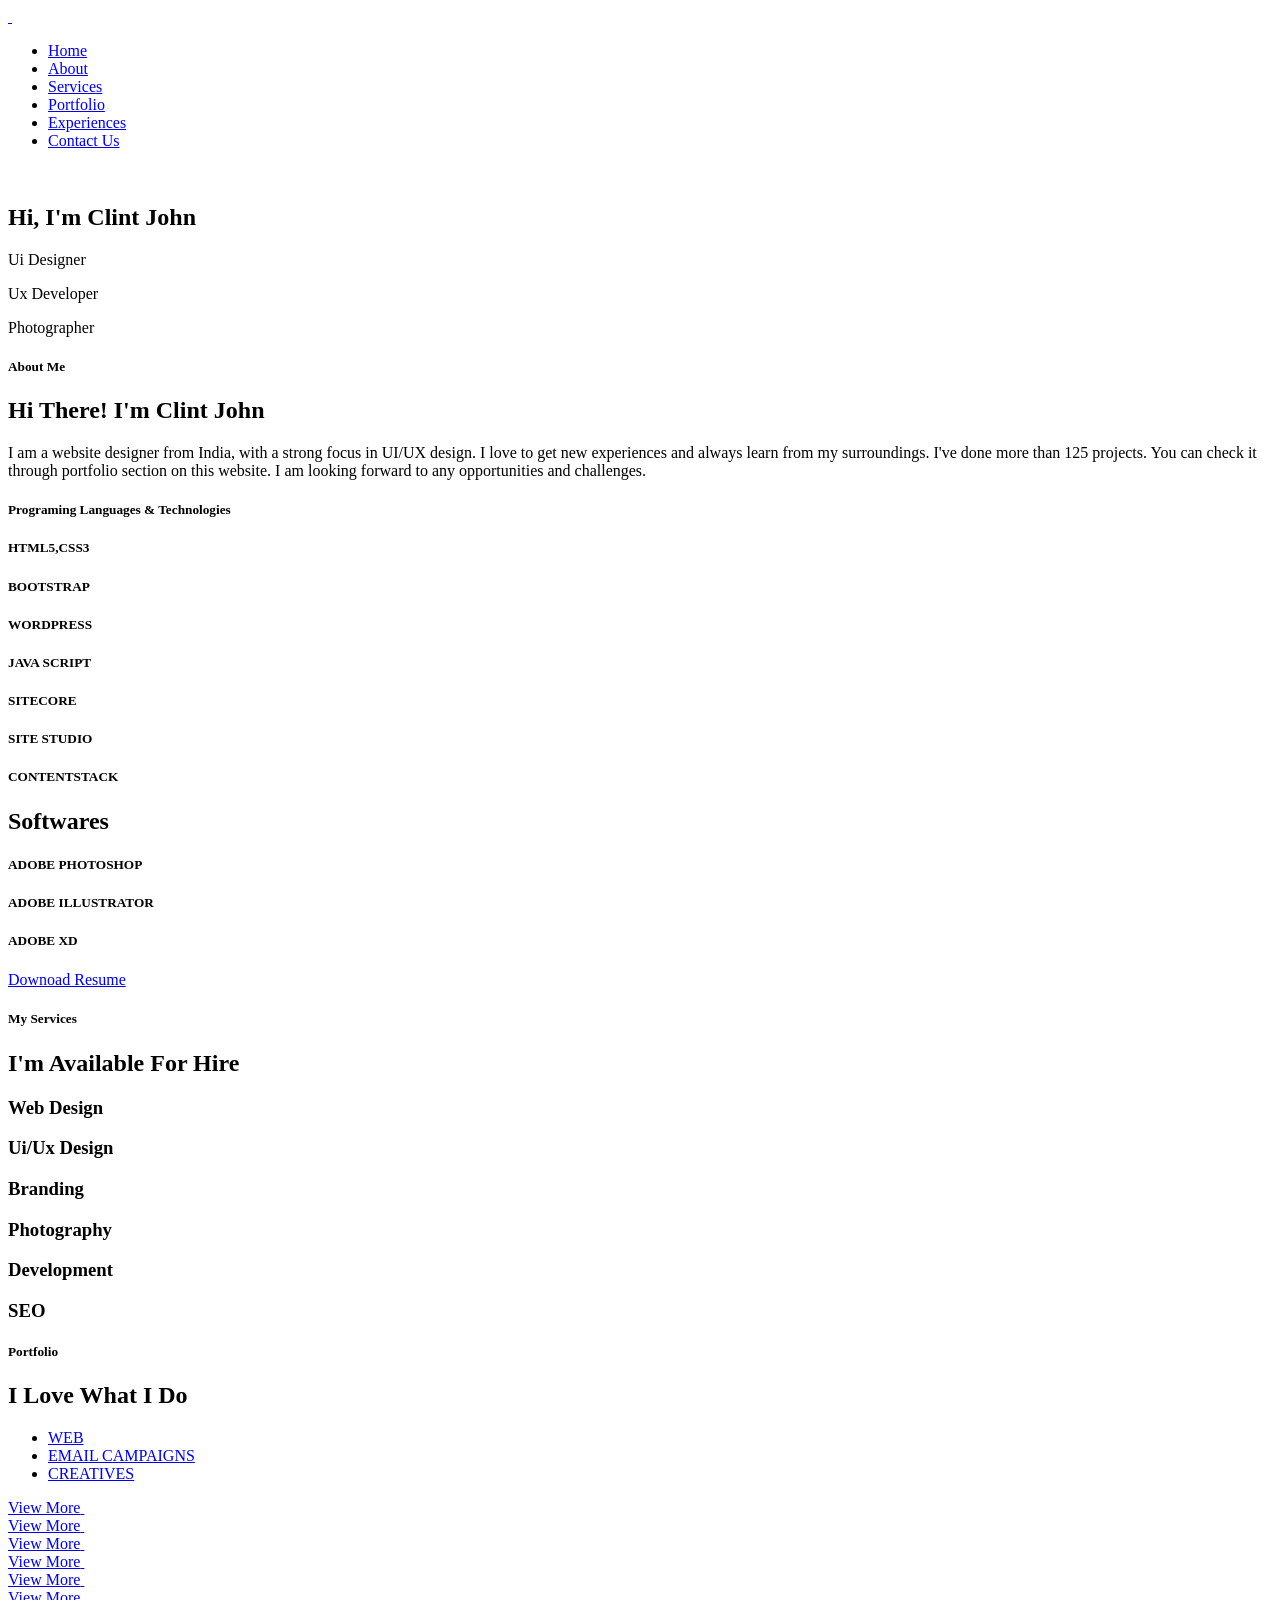
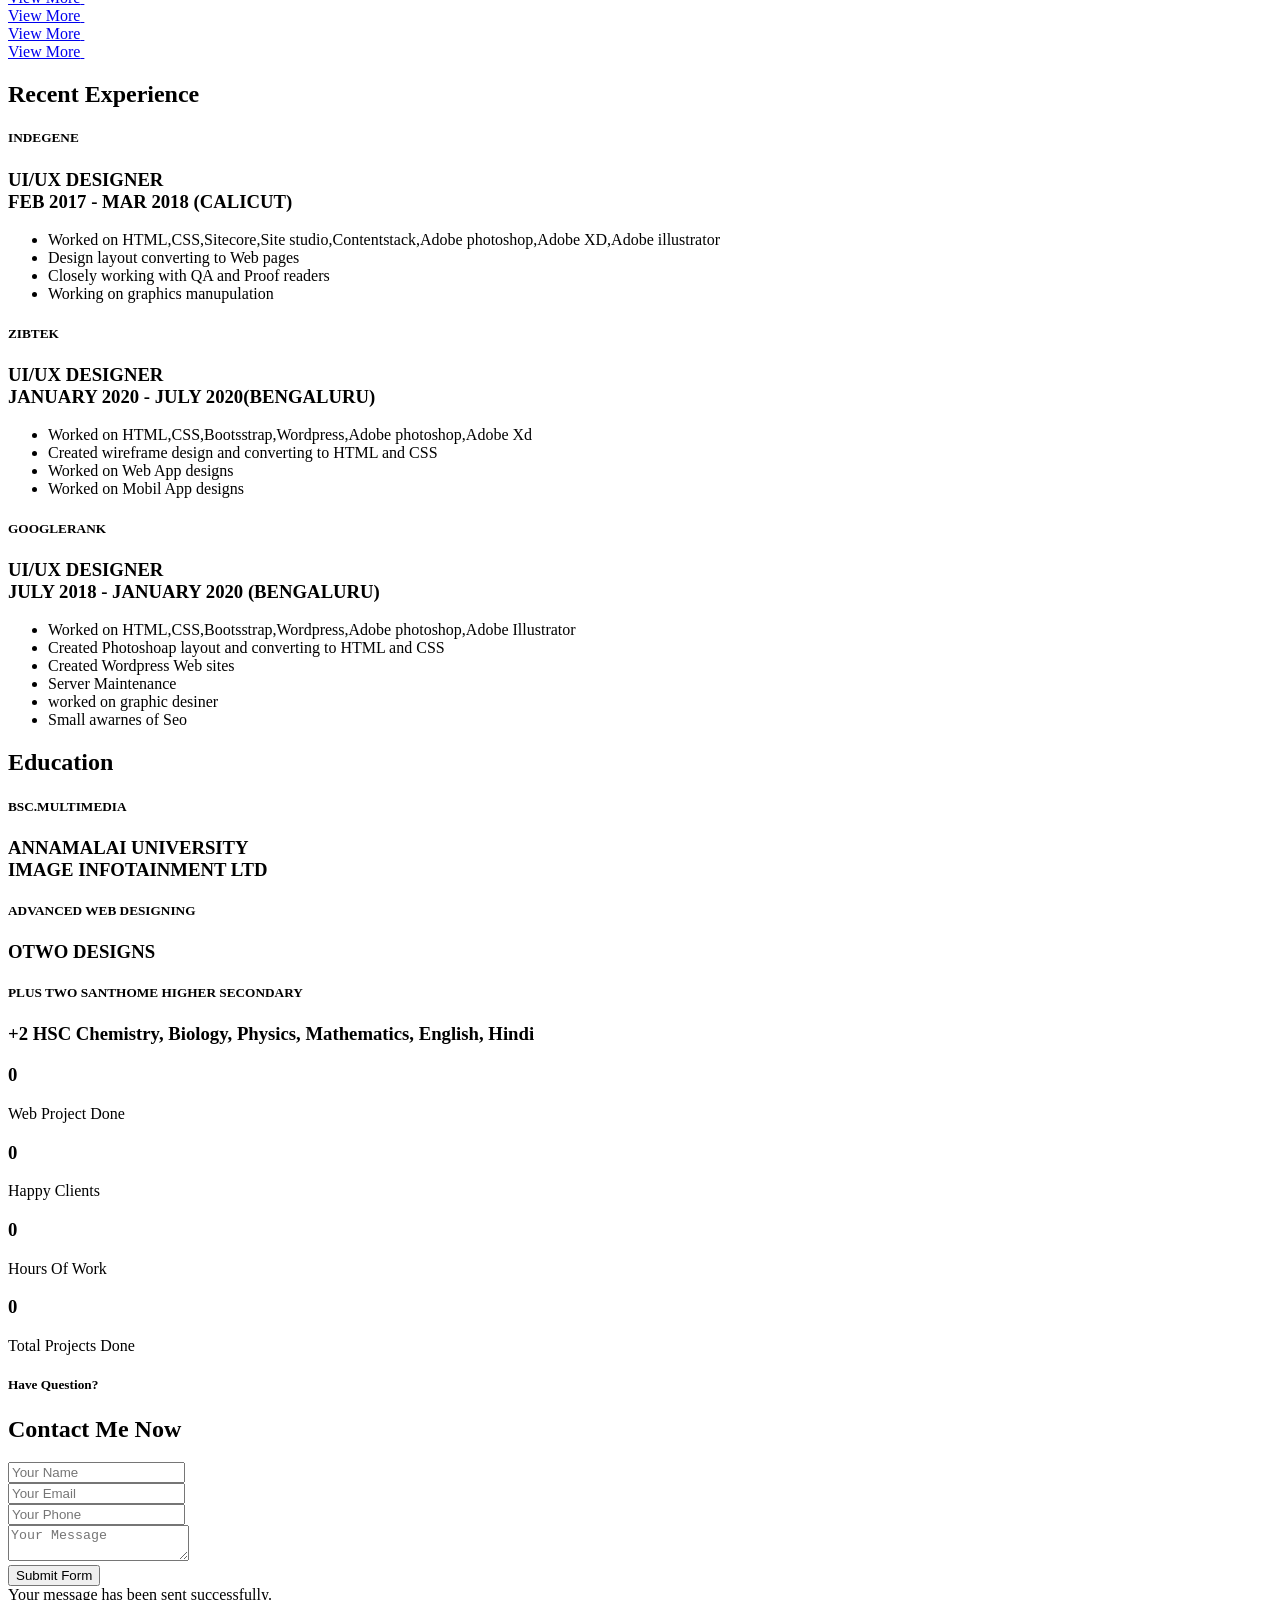
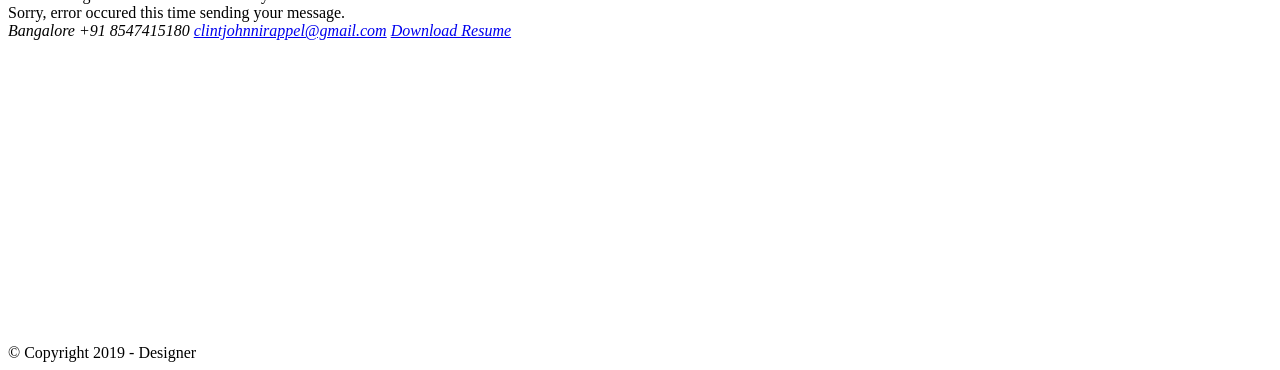
==== index.html @ bf0049f1 "Add files via upload" ====
<!DOCTYPE html>
<html lang="en">


<head>
<meta charset="utf-8">
<title>Personal Portfolio</title>
<meta name="viewport" content="width=device-width, initial-scale=1.0">
<meta name="description" content="Profession is Personal Portfolio Template">
<meta name="keywords" content="business, clean, contact form, corporate, cv, light, minimalist, modern, personal, personal profile, portfolio, resume, vcard, virtual card">
<meta name="author" content="">


    
<link rel="stylesheet" href="css/bootstrap.css" type="text/css">
<link rel="stylesheet" href="css/animate.css" type="text/css">
<link rel="stylesheet" href="css/owl.carousel.css" type="text/css">
<link rel="stylesheet" href="css/magnific-popup.css" type="text/css">
<link rel="stylesheet" href="css/style.css" type="text/css">

<!-- background -->
<link rel="stylesheet" href="css/bg.css" type="text/css">

<!-- color scheme -->
<link rel="stylesheet" href="css/colors/scheme-5.css" type="text/css">
</head>

<body id="homepage">
<div id="wrapper"> 
  
  <!-- header begin -->
  <header>
    <div class="containe">
      <div class="row">
        <div class="col-md-12"> 
          <!-- logo begin -->
          <div id="logo"> <a href="#wrapper"> <img class="logo" src="images/logo-light.png" alt=""> <img class="logo-2" src="images/logo-dark.png" alt=""> </a> </div>
          <!-- logo close --> 
          
          <!-- small button begin --> 
          <span id="menu-btn"></span> 
          <!-- small button close --> 
          
          <!-- mainmenu begin -->
          <nav>
            <ul id="mainmenu">
              <li><a class="active" href="#top">Home<span></span></a></li>
              <li><a href="#section-about">About<span></span></a></li>
              <li><a href="#section-services">Services<span></span></a></li>
              <li><a href="#section-portfolio">Portfolio<span></span></a></li>
              <li><a href="#section-experiences">Experiences<span></span></a></li>
              <li><a href="#section-contact">Contact Us<span></span></a></li>
            </ul>
          </nav>
        </div>
        <!-- mainmenu close --> 
        
      </div>
    </div>
  </header>
  <!-- header close --> 
  
  <!-- content begin -->
  <div id="content" class="no-bottom no-top">
    <div id="top"></div>
    
    <!-- section begin -->
    <section id="section-hero-2" class="full-height relative no-top no-bottom text-light" data-stellar-background-ratio=".2">
      <div class="overlay-bg t50">
        <div class="center-y fadeScroll relative text-center" data-scroll-speed="4">
          <div class="container">
            <div class="row">
              <div class="col-md-8 col-md-offset-2">
                <div class="spacer-double"></div>
                <img src="images/misc/pic-profile-1.jpg" class="img-profile img-circle" alt="">
                <div class="spacer-double"></div>
                <h1 class="big">Hi, I'm Clint John </h1>
                <div class="h2_s1 text-white mt10">
                  <div class="typed-strings">
                    <p>Ui Designer</p>
                    <p>Ux Developer</p>
                    <p>Photographer</p>
                  </div>
                  <div class="typed"></div>
                </div>
              </div>
            </div>
          </div>
        </div>
      </div>
    </section>
    <!-- section close --> 
    
    <!-- section begin -->
    <section id="section-about">
      <div class="container relative">
        <div class="row">
          <div class="col-lg-6 text-justfy about-down">
            <h5><span class="id-color h5-extra-size">About Me</span></h5>
            <h2>Hi There! I'm Clint John</h2>
          
         
            <p>I am a website designer from India, with a strong focus in UI/UX design. I love to get new experiences and always learn from my surroundings. I've done more than 125 projects. You can check it through portfolio section on
              this website. I am looking forward to any opportunities and challenges. </p>
          
          </div>
          
          
          <div class="col-lg-6">
        <h5><span class="id-color h5-extra-size">Programing Languages & Technologies</span></h5>
        <div class="spacer-single"></div>
        <div class="row">
       
       
          <div class="col-md-6">
            <div class="skill-bar style-2">
              <h5>HTML5,CSS3</h5>
              <div class="de-progress">
                <div class="value"></div>
                <div class="progress-bar" data-value="95%"> </div>
              </div>
            </div>
            <div class="skill-bar style-2">
              <h5>BOOTSTRAP</h5>
              <div class="de-progress">
                <div class="value"></div>
                <div class="progress-bar" data-value="75%"> </div>
              </div>
            </div>
          </div>
          <div class="col-md-6">
            <div class="skill-bar style-2">
              <h5> WORDPRESS</h5>
              <div class="de-progress">
                <div class="value"></div>
                <div class="progress-bar" data-value="80%"> </div>
              </div>
            </div>
            <div class="skill-bar style-2">
              <h5>JAVA SCRIPT </h5>
              <div class="de-progress">
                <div class="value"></div>
                <div class="progress-bar" data-value="50%"> </div>
              </div>
            </div>
          </div>
          
        </div>
			  
			<div class="row">
       
       
          <div class="col-md-6">
            <div class="skill-bar style-2">
              <h5>SITECORE</h5>
              <div class="de-progress">
                <div class="value"></div>
                <div class="progress-bar" data-value="95%"> </div>
              </div>
            </div>
            <div class="skill-bar style-2">
              <h5>SITE STUDIO</h5>
              <div class="de-progress">
                <div class="value"></div>
                <div class="progress-bar" data-value="95%"> </div>
              </div>
            </div>
          </div>
          <div class="col-md-6">
            <div class="skill-bar style-2">
              <h5>CONTENTSTACK</h5>
              <div class="de-progress">
                <div class="value"></div>
                <div class="progress-bar" data-value="90%"> </div>
              </div>
            </div>
           
          </div>
          
        </div>  
			  
			  
        
        </div>
         
          
    </div>
    
    
        
        
        <div class="row">
         <h2>Softwares</h2>
          <div class="col-md-4">
            <div class="skill-bar style-2">
              <h5>ADOBE PHOTOSHOP</h5>
              <div class="de-progress">
                <div class="value"></div>
                <div class="progress-bar" data-value="100%"> </div>
              </div>
            </div>
            </div>
            
             <div class="col-md-4">
            <div class="skill-bar style-2">
              <h5>ADOBE ILLUSTRATOR</h5>
              <div class="de-progress">
                <div class="value"></div>
                <div class="progress-bar" data-value="70%"> </div>
              </div>
            </div>
          </div>
          <div class="col-md-4">
            <div class="skill-bar style-2">
              <h5>ADOBE XD</h5>
              <div class="de-progress">
                <div class="value"></div>
                <div class="progress-bar" data-value="80%"> </div>
              </div>
            </div>
            
          </div>
          
        </div>
        
       <div class="read-more text-center"><a href="images/resume.pdf" target="_blank">Downoad Resume</a></div>
        
        
        
      </div>
    </section>
    <!-- section close --> 
    
    <!-- section begin -->
    <section id="section-services" class="no-top no-bottom text-light index-2" data-stellar-background-ratio=".2">
      <div class="overlay-solid">
        <div class="overlay-bg t70">
          <div class="container">
            <div class="row">
              <div class="col-md-12 text-center">
                <h5><span class="id-color">My Services</span></h5>
                <h2>I'm Available For Hire</h2>
                <div id="carousel-3" class="sequence" data-anim="fadeInUp"> 
                  
                  <!-- feature box begin -->
                  <div class="feature-box col-md-4 carousel-item sq-item wow">
                    <div class="inner"> <i class="icon_lightbulb_alt id-color"></i>
                      <div class="text">
                        <h3>Web Design</h3>
                       </div>
                    </div>
                  </div>
                  <!-- feature box close --> 
                  
                  <!-- feature box begin -->
                  <div class="feature-box col-md-4 carousel-item sq-item wow">
                    <div class="inner"> <i class="icon_datareport id-color"></i>
                      <div class="text">
                        <h3>Ui/Ux Design</h3>
                         </div>
                    </div>
                  </div>
                  <!-- feature box close --> 
                  
                  <!-- feature box begin -->
                  
                  
                  <div class="feature-box col-md-4 carousel-item sq-item wow">
                    <div class="inner"> <i class="icon_tag_alt id-color"></i>
                      <div class="text">
                        <h3>Branding</h3>
                       </div>
                    </div>
                  </div>
                  
                  
                  
                  <!-- feature box close --> 
                  
                  <!-- feature box begin -->
                  
                  <div class="feature-box col-md-4 carousel-item sq-item wow">
                    <div class="inner"> <i class="icon_camera_alt id-color"></i>
                      <div class="text">
                        <h3>Photography</h3>
                        </div>
                    </div>
                  </div>
                  
                  <!-- feature box close --> 
                  
                  <!-- feature box begin -->
                  <div class="feature-box col-md-4 carousel-item sq-item wow">
                    <div class="inner"> <i class="icon_pencil-edit id-color"></i>
                      <div class="text">
                        <h3>Development</h3>
                       </div>
                    </div>
                  </div>
                  <!-- feature box close --> 
                  
                  <!-- feature box begin -->
                  <div class="feature-box col-md-4 carousel-item sq-item wow">
                    <div class="inner"> <i class="icon_search id-color"></i>
                      <div class="text">
                        <h3>SEO</h3>
                       </div>
                    </div>
                  </div>
                  <!-- feature box close --> 
                  
                </div>
              </div>
            </div>
          </div>
        </div>
      </div>
    </section>
    <!-- section close --> 
    
    <!-- section begin -->
    <section id="section-portfolio">
      <div class="container"> 
        
        <!-- portfolio filter begin -->
        <div class="row">
          <div class="col-md-12 text-center">
            <h5><span class="id-color">Portfolio</span></h5>
            <h2>I Love What I Do</h2>
          </div>
          <div class="col-md-12 text-center mt50">
            <ul id="filters">
              
              <li><a href="#" data-filter=".web">WEB</a></li>
              <li><a href="#" data-filter=".wordpress">EMAIL CAMPAIGNS</a></li>
               <li><a href="#" data-filter=".design">CREATIVES</a></li>
			
             
            </ul>
            <div id="gallery" class="gallery full-gallery de-gallery pf_full_width pf_3_cols grid sequence"> 
              
              <!-- gallery item -->
              
              <div class="item web  gallery-item">
                <div class="picframe wow"> <a  href="projects.html" target="_blank"> <span class="overlay"> <span class="pf_text"> <span class="project-name">View More</span> </span> </span> <img src="images/portfolio/web1.jpg" alt="" /> </a> </div>
                
              </div>
              <!-- close gallery item --> 
       
               <!-- gallery item -->
              
              <div class="item web  gallery-item">
                <div class="picframe wow"> <a  href="projects.html" target="_blank"> <span class="overlay"> <span class="pf_text"> <span class="project-name">View More</span> </span> </span> <img src="images/portfolio/web2.jpg" alt="" /> </a> </div>
                
              </div>
              <!-- close gallery item --> 
           
               <!-- gallery item -->
              
              <div class="item web  gallery-item">
                <div class="picframe wow"> <a  href="projects.html" target="_blank"> <span class="overlay"> <span class="pf_text"> <span class="project-name">View More</span> </span> </span> <img src="images/portfolio/web3.jpg" alt="" /> </a> </div>
                
              </div>
              <!-- close gallery item --> 
              
 
              
         
              
              
              
              
                <!-- gallery item -->
              <div class="item  wordpress gallery-item">
                <div class="picframe wow"> <a  href="projects.html" target="_blank"> <span class="overlay"> <span class="pf_text"> <span class="project-name">View More</span> </span> </span> <img src="images/portfolio/wordpress1.jpg" alt="" /> </a> </div>
              </div>
              <!-- close gallery item --> 
              
              
              <!-- gallery item -->
              <div class="item  wordpress gallery-item">
                <div class="picframe wow"> <a  href="projects.html" target="_blank"> <span class="overlay"> <span class="pf_text"> <span class="project-name">View More</span> </span> </span> <img src="images/portfolio/wordpress2.jpg" alt="" /> </a> </div>
              </div>
              <!-- close gallery item --> 
              
              
              <!-- gallery item -->
              <div class="item  wordpress gallery-item">
                <div class="picframe wow"> <a  href="projects.html" target="_blank"> <span class="overlay"> <span class="pf_text"> <span class="project-name">View More</span> </span> </span> <img src="images/portfolio/wordpress3.jpg" alt="" /> </a> </div>
              </div>
              <!-- close gallery item --> 
              
              
              
              
              
              
              
              
                 <!-- gallery item -->
              <div class="item design gallery-item">
                <div class="picframe wow"> <a  href="projects.html" target="_blank"> <span class="overlay"> <span class="pf_text"> <span class="project-name">View More</span> </span> </span> <img src="images/Branding/fb1_t.jpg" alt="" /> </a> </div>
              </div>
              <!-- close gallery item --> 
              
              
             
                 <!-- gallery item -->
              <div class="item design gallery-item">
                <div class="picframe wow"> <a  href="projects.html" target="_blank"> <span class="overlay"> <span class="pf_text"> <span class="project-name">View More</span> </span> </span> <img src="images/Branding/fb4_t.jpg" alt="" /> </a> </div>
              </div>
              <!-- close gallery item --> 
              
              
             
                 <!-- gallery item -->
              <div class="item design gallery-item">
                <div class="picframe wow"> <a  href="projects.html" target="_blank"> <span class="overlay"> <span class="pf_text"> <span class="project-name">View More</span> </span> </span> <img src="images/Branding/logo4_t.jpg" alt="" /> </a> </div>
              </div>
              <!-- close gallery item --> 
              
              
              
				
				
			
				
			
				
			
            
            
              
              <!-- gallery item --
              <div class="item photography gallery-item">
                <div class="picframe wow"> <a class="image-popup" href="images/portfolio/pf%20(2).jpg"> <span class="overlay"> <span class="pf_text"> <span class="project-name">Project Name</span> </span> </span> <img src="images/portfolio/pf%20(2).jpg" alt="" /> </a> </div>
              </div>
              <!-- close gallery item --
              
              
                <!-- gallery item --
              <div class="item photography gallery-item">
                <div class="picframe wow"> <a class="image-popup" href="images/portfolio/pf%20(2).jpg"> <span class="overlay"> <span class="pf_text"> <span class="project-name">Project Name</span> </span> </span> <img src="images/portfolio/pf%20(2).jpg" alt="" /> </a> </div>
              </div>
              <!-- close gallery item --
              
              
                <!-- gallery item --
              <div class="item photography gallery-item">
                <div class="picframe wow"> <a class="image-popup" href="images/portfolio/pf%20(2).jpg"> <span class="overlay"> <span class="pf_text"> <span class="project-name">Project Name</span> </span> </span> <img src="images/portfolio/pf%20(2).jpg" alt="" /> </a> </div>
              </div>
              <!-- close gallery item --> 
              
          
            </div>
            
    
            
          </div>
          <!-- portfolio filter close --> 
          
        </div>
      </div>
    </section>
    <!-- section close --> 
    
    <!-- section begin -->
    <section id="section-experiences" class="no-top no-bottom text-light index-2" data-stellar-background-ratio=".2">
      <div class="overlay-solid">
      <div class="overlay-bg t70">
        <div class="container">
          <div class="row">
            <h2 class="text-center">Recent Experience</h2>
            <div class="padding20 wow fadeInRight">
				
				 <div class="col-md-4">
                <div class="exp-box">
                  <h5>INDEGENE</h5>
                  <h3>UI/UX DESIGNER<br>
                    FEB 2017 - MAR 2018 (CALICUT) </h3>
                  <ul>
                    <li>Worked on HTML,CSS,Sitecore,Site studio,Contentstack,Adobe photoshop,Adobe XD,Adobe illustrator</li>
                    <li>Design layout converting to Web pages</li>
                    <li>Closely working with QA and Proof readers </li>
                    <li>Working on graphics manupulation</li>
                  </ul>
                </div>
              </div>
				
				<div class="col-md-4">
                <div class="exp-box">
                  <h5>ZIBTEK</h5>
                  <h3>UI/UX DESIGNER<br>
                    JANUARY 2020 - JULY 2020(BENGALURU)</h3>
                  <ul>
                    <li>Worked on HTML,CSS,Bootsstrap,Wordpress,Adobe photoshop,Adobe Xd</li>
                    <li>Created wireframe design and converting to HTML and CSS</li>
                    <li>Worked on Web App designs</li>
                    <li> Worked on Mobil App designs</li>
                    
                  </ul>
                </div>
              </div>			
              <div class="col-md-4">
                <div class="exp-box">
                  <h5>GOOGLERANK</h5>
                  <h3>UI/UX DESIGNER<br>
                    JULY 2018 - JANUARY 2020 (BENGALURU)</h3>
                  <ul>
                    <li>Worked on HTML,CSS,Bootsstrap,Wordpress,Adobe photoshop,Adobe Illustrator</li>
                    <li>Created Photoshoap layout and converting to HTML and CSS</li>
                    <li> Created Wordpress Web sites</li>
                    <li> Server Maintenance</li>
                    <li> worked on graphic desiner</li>
                    <li> Small awarnes of Seo</li>
                  </ul>
                </div>
              </div>
             
            </div>
          </div>
          <div class="row">
            <h2 class="text-center">Education</h2>
            <div class="padding20 wow fadeInRight">
              <div class="col-md-4">
                <div class="exp-box">
                  <h5> BSC.MULTIMEDIA</h5>
                  <h3>ANNAMALAI UNIVERSITY<br>
                    IMAGE INFOTAINMENT LTD </h3>
                </div>
              </div>
              <div class="col-md-4">
                <div class="exp-box">
                  <h5>ADVANCED WEB DESIGNING</h5>
                  <h3>OTWO DESIGNS </h3>
                </div>
              </div>
              <div class="col-md-4">
                <div class="exp-box">
                  <h5>PLUS TWO SANTHOME HIGHER SECONDARY</h5>
                  <h3>+2 HSC Chemistry, Biology, Physics, Mathematics,
                    English, Hindi </h3>
                </div>
              </div>
            </div>
          </div>
        </div>
      </div>
    </section>
    <!-- section close --> 
    
    <!-- section begin -->
    <!--<section id="section-testimonial">
      <div class="container">
        <div class="row">
          <div class="col-md-12 text-center">
            <h5><span class="id-color">Testimonials</span></h5>
            <h2>What They Says</h2>
          </div>
          <div id="testimonial-carousel" class="de_carousel sequence" data-wow-delay=".3s">
            <div class="col-md-6 item sq-item wow">
              <div class="de_testi opt-2">
                <blockquote>
                  <div class="de_testi_by"> <img src="images/people/1.jpg" class="img-circle" alt=""> <span>John, Pixar Studio</span> </div>
                  <p>"Neque porro quisquam est, qui dolorem ipsum quia dolor sit amet, consectetur, adipisci velit, sed quia non numquam eius modi tempora incidunt ut labore et dolore"</p>
                </blockquote>
              </div>
            </div>
            <div class="col-md-6 item sq-item wow">
              <div class="de_testi opt-2">
                <blockquote>
                  <div class="de_testi_by"> <img src="images/people/2.jpg" class="img-circle" alt=""> <span>Sarah, Microsoft</span> </div>
                  <p>"Neque porro quisquam est, qui dolorem ipsum quia dolor sit amet, consectetur, adipisci velit, sed quia non numquam eius modi tempora incidunt ut labore et dolore"</p>
                </blockquote>
              </div>
            </div>
            <div class="col-md-6 item sq-item wow">
              <div class="de_testi opt-2">
                <blockquote>
                  <div class="de_testi_by"> <img src="images/people/3.jpg" class="img-circle" alt=""> <span>Michael, Apple</span> </div>
                  <p>"Neque porro quisquam est, qui dolorem ipsum quia dolor sit amet, consectetur, adipisci velit, sed quia non numquam eius modi tempora incidunt ut labore et dolore"</p>
                </blockquote>
              </div>
            </div>
            <div class="col-md-6 item sq-item wow">
              <div class="de_testi opt-2">
                <blockquote>
                  <div class="de_testi_by"> <img src="images/people/4.jpg" class="img-circle" alt=""> <span>Thomas, Samsung</span> </div>
                  <p>"Neque porro quisquam est, qui dolorem ipsum quia dolor sit amet, consectetur, adipisci velit, sed quia non numquam eius modi tempora incidunt ut labore et dolore"</p>
                </blockquote>
              </div>
            </div>
          </div>
        </div>
      </div>
    </section>-->
    <!-- section close --> 
    
    <!-- section begin -->
    <section id="section-fun-facts" class="pt60 pb60 text-light" data-bgcolor="#202020">
      <div class="container">
        <div class="row">
          <div class="col-md-3 wow fadeIn" data-wow-delay="0">
            <div class="de_count">
              <h3 class="timer" data-to="120" data-speed="2500">0</h3>
              <span>Web Project Done</span> </div>
          </div>
          <div class="col-md-3 wow fadeIn" data-wow-delay=".25s">
            <div class="de_count">
              <h3 class="timer" data-to="135" data-speed="250">0</h3>
              <span>Happy Clients</span> </div>
          </div>
          <div class="col-md-3 wow fadeIn" data-wow-delay=".5s">
            <div class="de_count">
              <h3 class="timer" data-to="4200" data-speed="2500">0</h3>
              <span>Hours Of Work</span> </div>
          </div>
          <div class="col-md-3 wow fadeIn" data-wow-delay=".75s">
            <div class="de_count">
              <h3 class="timer" data-to="160" data-speed="2500">0</h3>
              <span>Total Projects Done</span> </div>
          </div>
        </div>
      </div>
    </section>
    <!-- section close --> 
    
    <!-- section begin -->
    <section id="section-contact" class="no-bg">
      <div class="container">
        <div class="row">
          <div class="col-md-12 text-center">
            <h5><span class="id-color">Have Question?</span></h5>
            <h2>Contact Me Now</h2>
          </div>
          <div class="col-md-6">
            <form name="contactForm" id='contact_form' class="s3" method="post" action='http://www.themenesia.com/themeforest/profession/email.php'>
              <div class="field-set">
                <input type='text' name='name' id='name' class="form-control" placeholder="Your Name">
              </div>
              <div class="field-set">
                <input type='text' name='email' id='email' class="form-control" placeholder="Your Email">
              </div>
              <div class="field-set">
                <input type='text' name='phone' id='phone' class="form-control" placeholder="Your Phone">
              </div>
              <div class="field-set">
                <textarea name='message' id='message' class="form-control" placeholder="Your Message"></textarea>
              </div>
              <div class="spacer-half"></div>
              <div id='submit'>
                <input type='submit' id='send_message' value='Submit Form' class="btn btn-custom color-2">
              </div>
              <div id='mail_success' class='success'>Your message has been sent successfully.</div>
              <div id='mail_fail' class='error'>Sorry, error occured this time sending your message.</div>
            </form>
          </div>
          <div class="col-md-6">
            <address>
            <span><i class="fa fa-map-marker fa-lg"></i>Bangalore</span> <span><i class="fa fa-phone fa-lg"></i>+91 8547415180</span> <span><i class="fa fa-envelope-o fa-lg"></i><a href="mailto:clintjohnnirappel@gmail.com">clintjohnnirappel@gmail.com</a></span> <span><i class="fa fa-file-pdf-o fa-lg"></i><a href="images/resume.pdf" target="_blank">Download Resume</a></span>
            </address>
          </div>
        </div>
      </div>
    </section>
    
    <!-- section begin -->
    <section id="section-map" class="no-top no-bottom" aria-label="map-container">
      <iframe src="https://www.google.com/maps/embed?pb=!1m18!1m12!1m3!1d62212.14450144747!2d77.5831737234331!3d12.955269709959882!2m3!1f0!2f0!3f0!3m2!1i1024!2i768!4f13.1!3m3!1m2!1s0x3bae1670c9b44e6d%3A0xf8dfc3e8517e4fe0!2sBengaluru%2C+Karnataka!5e0!3m2!1sen!2sin!4v1561368581384!5m2!1sen!2sin" width="100%" height="300" frameborder="0" style="border:0" allowfullscreen></iframe>
    </section>
    <!-- section close --> 
    
  </div>
  <!-- content close --> 
  
  <!-- footer begin -->
  <footer>
    <div class="container text-center text-light">
      <div class="row">
        <div class="col-md-12">
          <div class="social-icons big"> <a href="#"><i class="fa fa-facebook fa-lg"></i></a> <a href="#"><i class="fa fa-linkedin fa-lg"></i></a> <a href="#"><i class="fa fa-google-plus fa-lg"></i></a> <a href="#"><i class="fa fa-skype fa-lg"></i></a>  </div>
        </div>
      </div>
    </div>
    <div class="subfooter">
      <div class="container text-center">
        <div class="row">
          <div class="col-md-12"> &copy; Copyright 2019 - Designer </div>
        </div>
      </div>
    </div>
  </footer>
  <!-- footer close --> 
  
  <a href="#" id="back-to-top"></a>
  <div id="preloader">
    <div class="s1"> <span></span> <span></span> </div>
  </div>
</div>

<!-- Javascript Files
    ================================================== --> 
<script src="js/jquery.min.js"></script> 
<script src="js/bootstrap.min.js"></script> 
<script src="js/jquery.isotope.min.js"></script> 
<script src="js/easing.js"></script> 
<script src="js/owl.carousel.js"></script> 
<script src="js/jquery.countTo.js"></script> 
<script src="js/validation.js"></script> 
<script src="js/wow.min.js"></script> 
<script src="js/jquery.magnific-popup.min.js"></script> 
<script src="js/enquire.min.js"></script> 
<script src="js/jquery.stellar.min.js"></script> 
<script src="js/jquery.plugin.js"></script> 
<script src="https://maps.googleapis.com/maps/api/js?v=3&amp;key=AIzaSyBOIFCvMQ1iEPFOeNIDAD5xjHwKBgGf8vk"></script> 
<script src="js/map.js"></script> 
<script src="js/typed.js"></script> 
<script src="js/typed-custom.js"></script> 
<script src="js/designesia.js"></script>
</body>


</html>
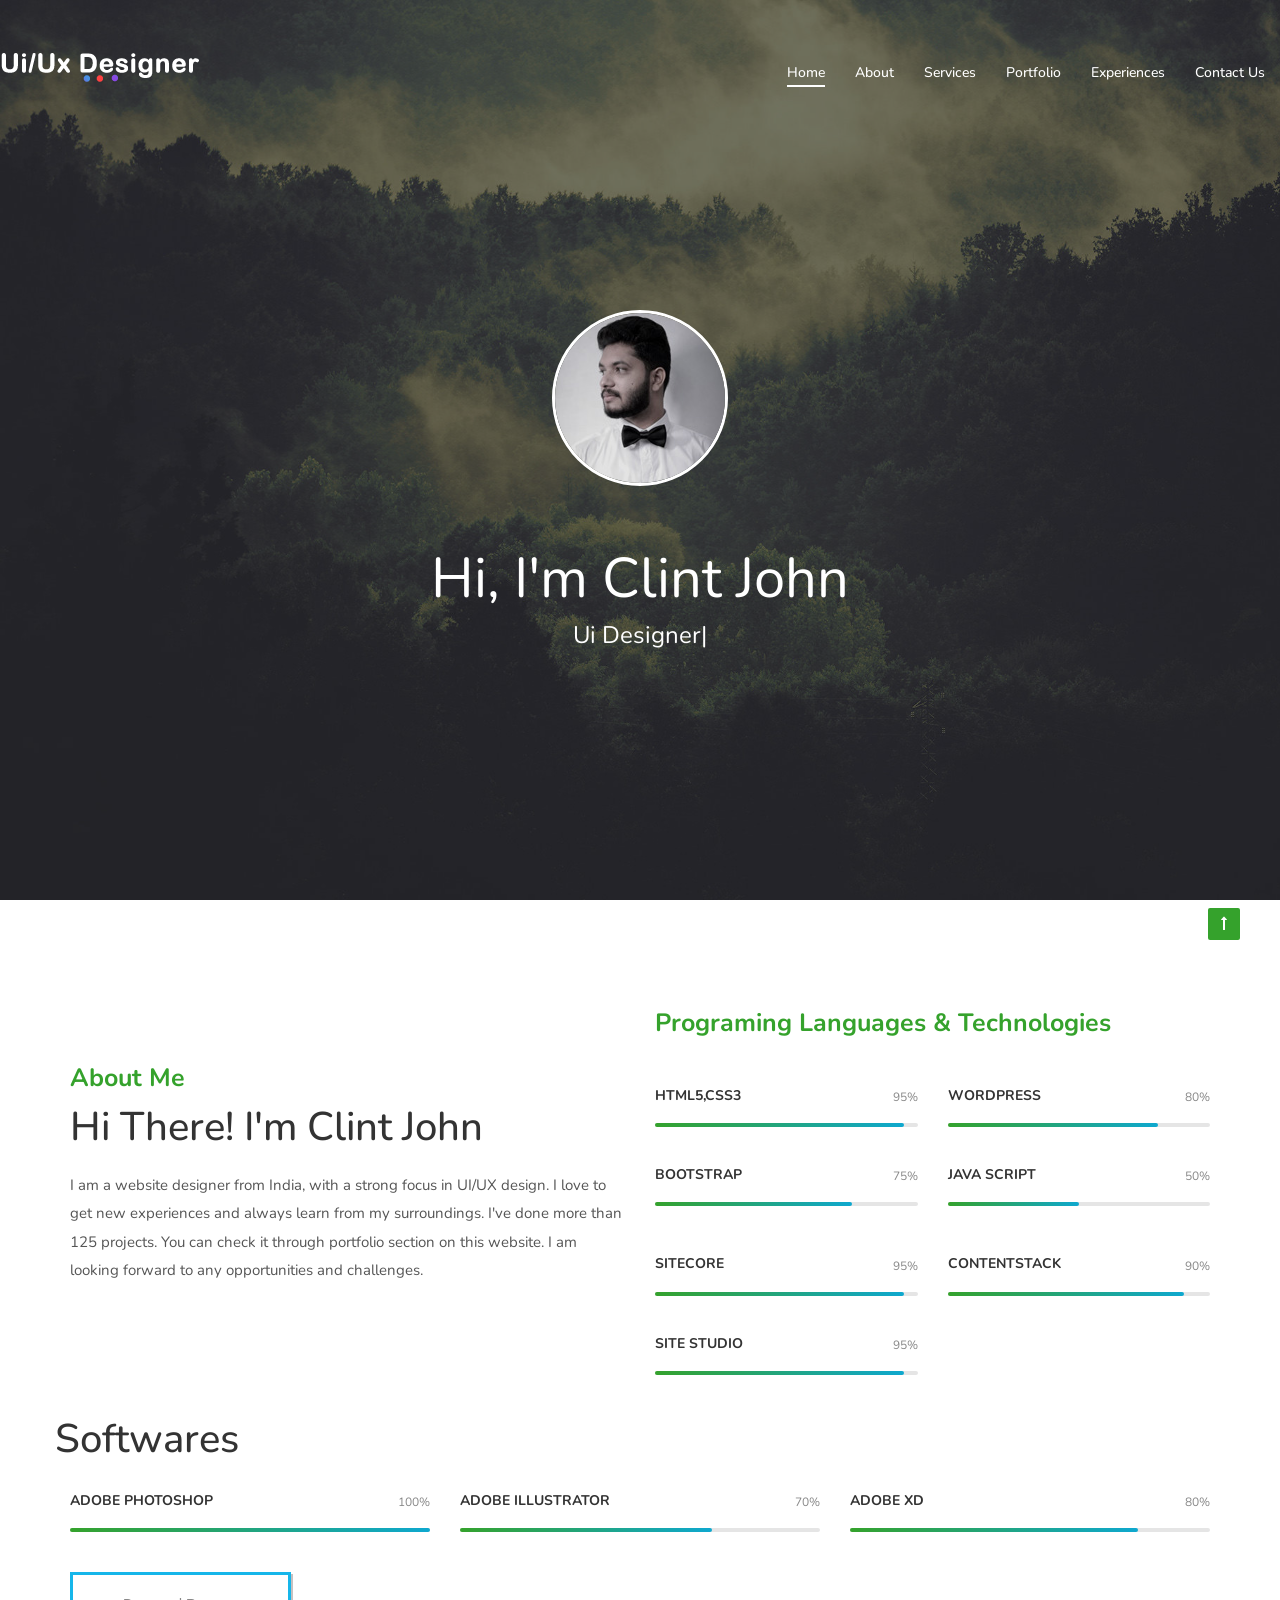
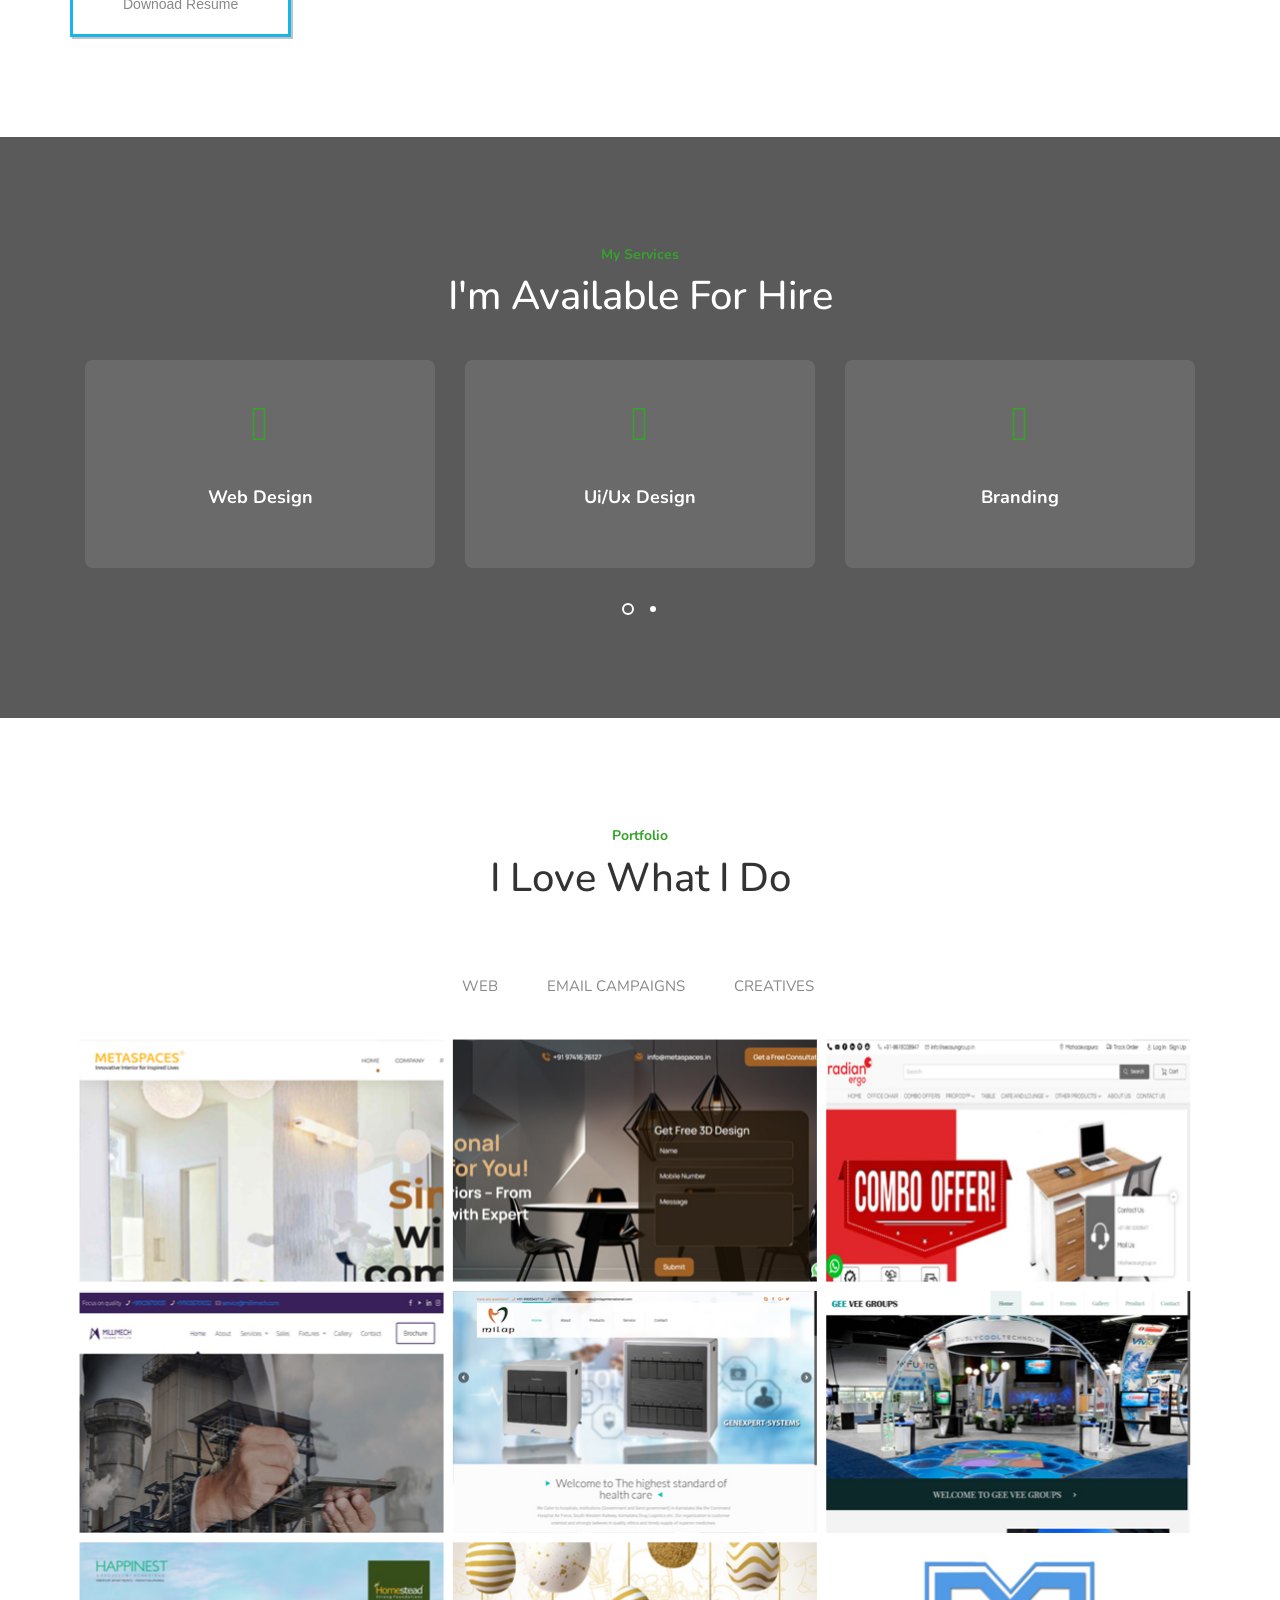
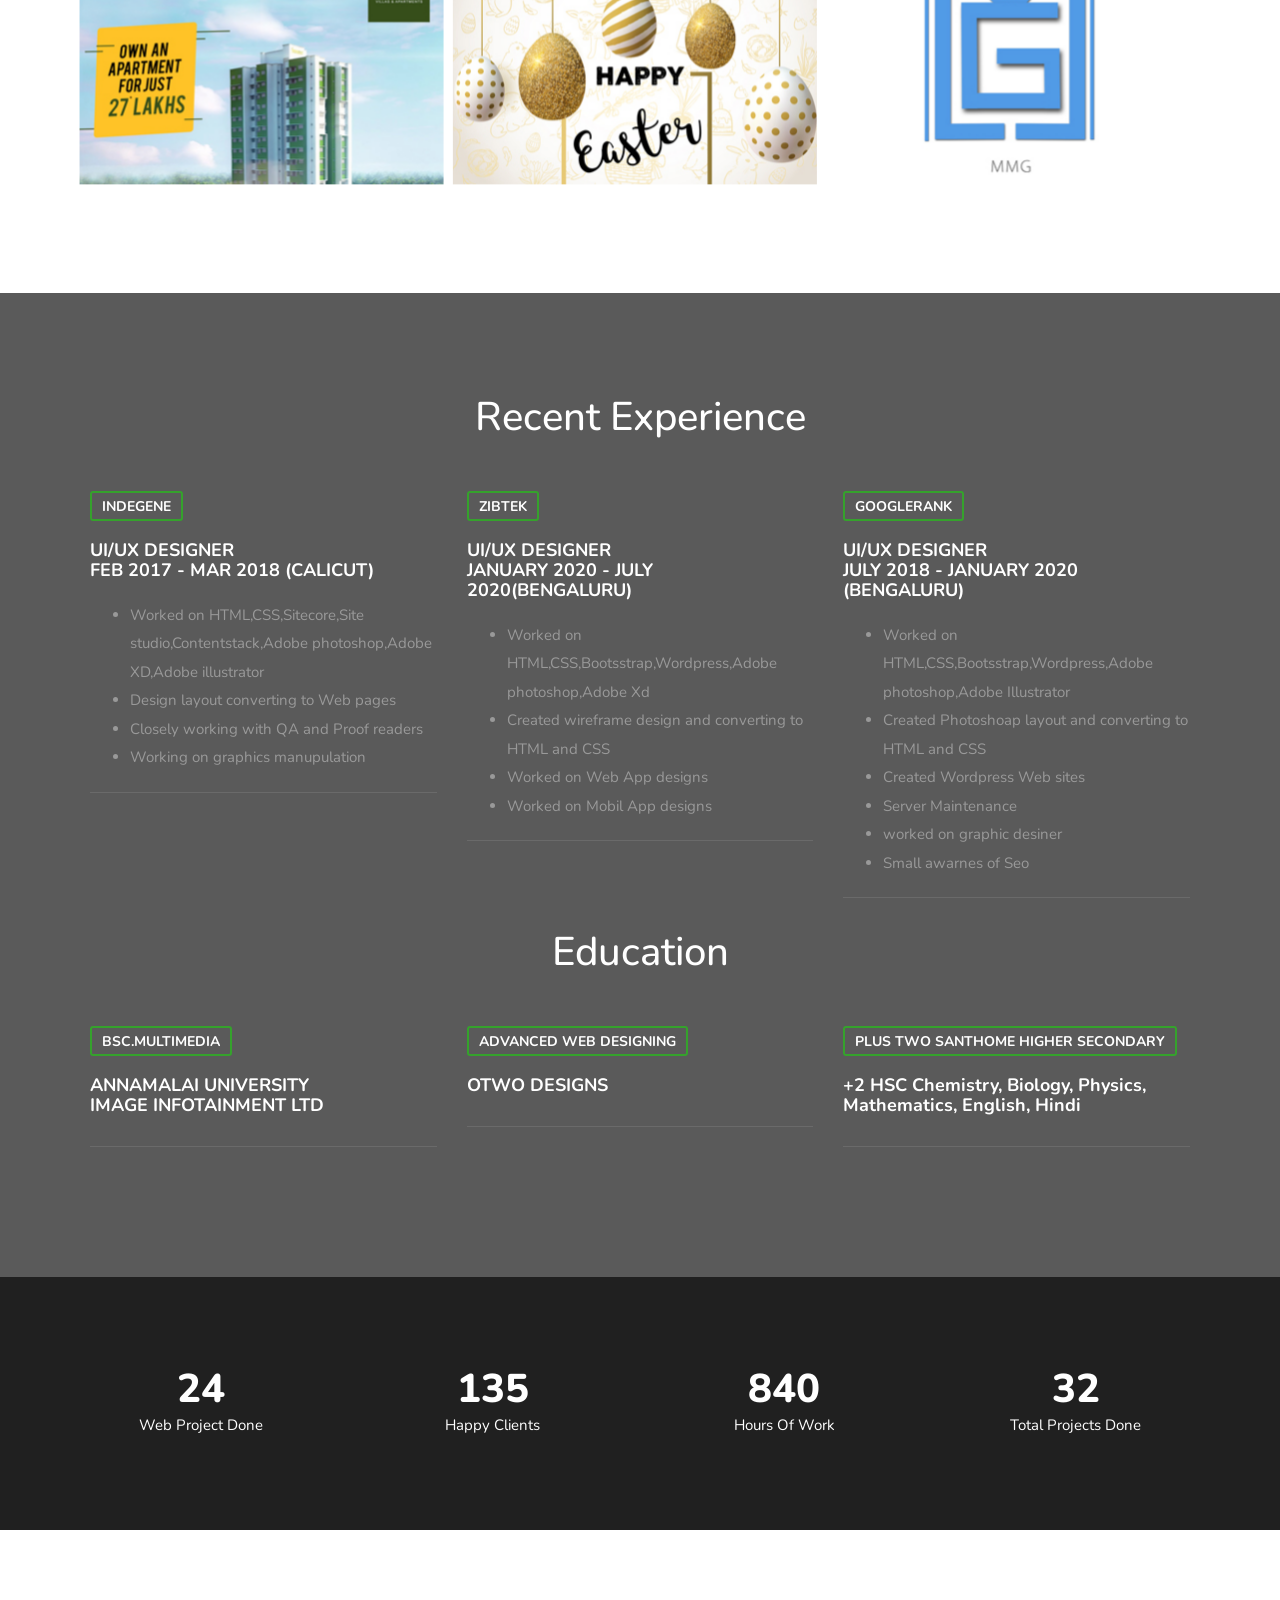
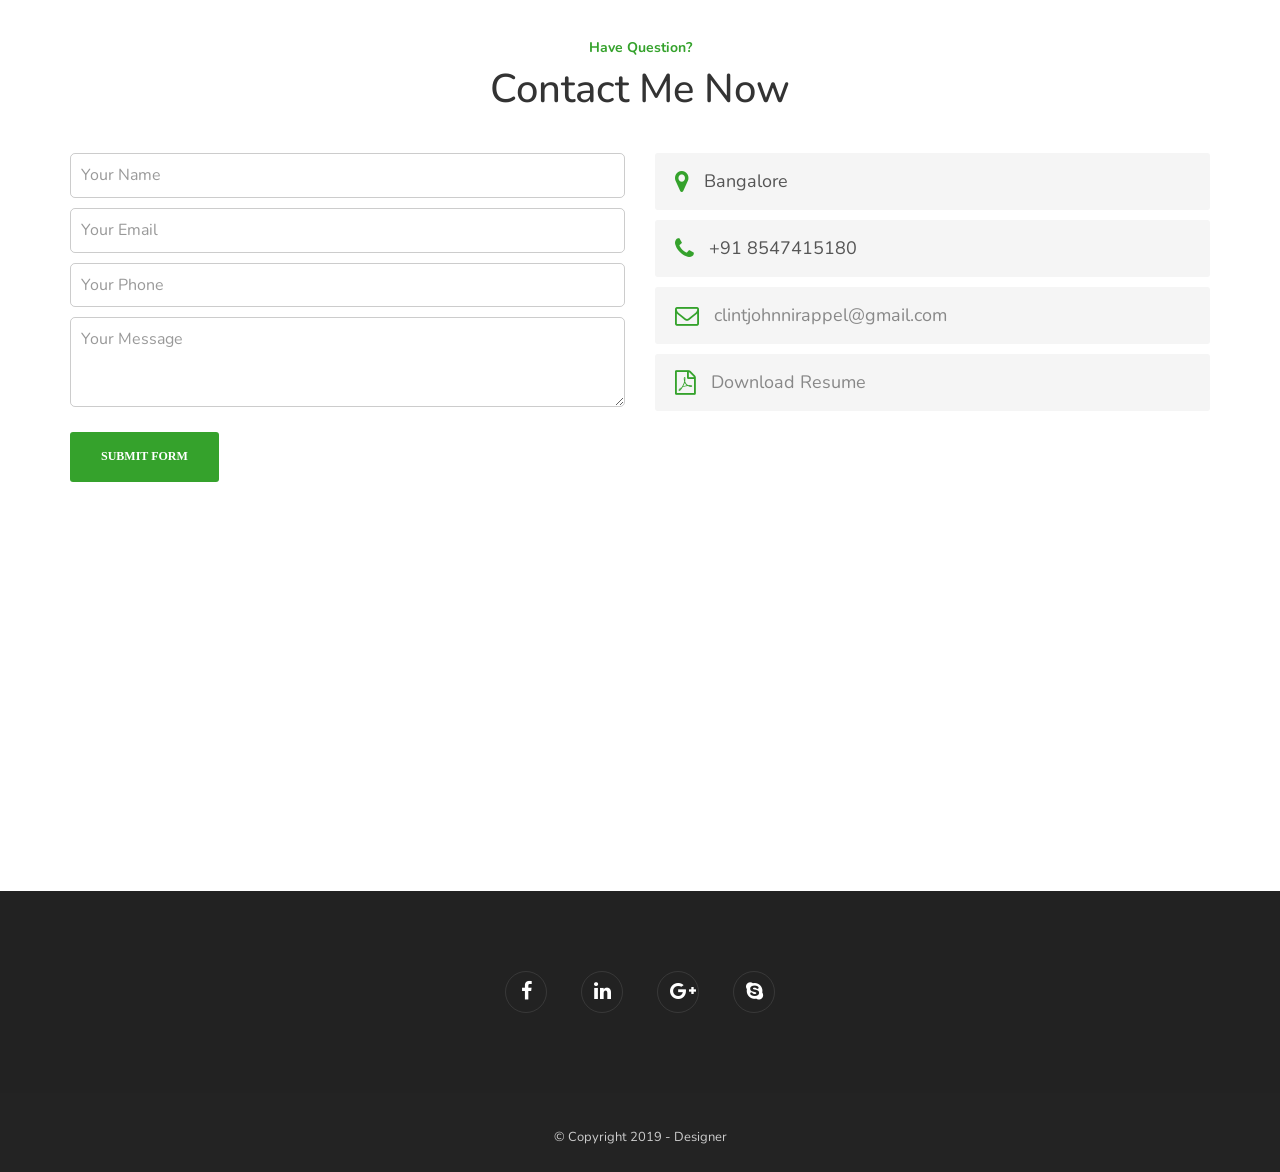
==== commit 04301f12: "images commit" ====
--- a/index.html
+++ b/index.html
@@ -17,12 +17,13 @@
 <link rel="stylesheet" href="css/owl.carousel.css" type="text/css">
 <link rel="stylesheet" href="css/magnific-popup.css" type="text/css">
 <link rel="stylesheet" href="css/style.css" type="text/css">
+<link rel="stylesheet" href="fonts/style.css" type="text/css">
 
 <!-- background -->
 <link rel="stylesheet" href="css/bg.css" type="text/css">
 
 <!-- color scheme -->
-<link rel="stylesheet" href="css/colors/scheme-5.css" type="text/css">
+<link rel="stylesheet" href="css/scheme-5.css" type="text/css">
 </head>
 
 <body id="homepage">
@@ -72,7 +73,7 @@
             <div class="row">
               <div class="col-md-8 col-md-offset-2">
                 <div class="spacer-double"></div>
-                <img src="images/misc/pic-profile-1.jpg" class="img-profile img-circle" alt="">
+                <img src="images/pic-profile-1.jpg" class="img-profile img-circle" alt="">
                 <div class="spacer-double"></div>
                 <h1 class="big">Hi, I'm Clint John </h1>
                 <div class="h2_s1 text-white mt10">
@@ -342,7 +343,7 @@
               <!-- gallery item -->
               
               <div class="item web  gallery-item">
-                <div class="picframe wow"> <a  href="projects.html" target="_blank"> <span class="overlay"> <span class="pf_text"> <span class="project-name">View More</span> </span> </span> <img src="images/portfolio/web1.jpg" alt="" /> </a> </div>
+                <div class="picframe wow"> <a  href="projects.html" target="_blank"> <span class="overlay"> <span class="pf_text"> <span class="project-name">View More</span> </span> </span> <img src="images/web1.jpg" alt="" /> </a> </div>
                 
               </div>
               <!-- close gallery item --> 
@@ -350,7 +351,7 @@
                <!-- gallery item -->
               
               <div class="item web  gallery-item">
-                <div class="picframe wow"> <a  href="projects.html" target="_blank"> <span class="overlay"> <span class="pf_text"> <span class="project-name">View More</span> </span> </span> <img src="images/portfolio/web2.jpg" alt="" /> </a> </div>
+                <div class="picframe wow"> <a  href="projects.html" target="_blank"> <span class="overlay"> <span class="pf_text"> <span class="project-name">View More</span> </span> </span> <img src="images/web2.jpg" alt="" /> </a> </div>
                 
               </div>
               <!-- close gallery item --> 
@@ -358,7 +359,7 @@
                <!-- gallery item -->
               
               <div class="item web  gallery-item">
-                <div class="picframe wow"> <a  href="projects.html" target="_blank"> <span class="overlay"> <span class="pf_text"> <span class="project-name">View More</span> </span> </span> <img src="images/portfolio/web3.jpg" alt="" /> </a> </div>
+                <div class="picframe wow"> <a  href="projects.html" target="_blank"> <span class="overlay"> <span class="pf_text"> <span class="project-name">View More</span> </span> </span> <img src="images/web3.jpg" alt="" /> </a> </div>
                 
               </div>
               <!-- close gallery item --> 
@@ -372,21 +373,21 @@
               
                 <!-- gallery item -->
               <div class="item  wordpress gallery-item">
-                <div class="picframe wow"> <a  href="projects.html" target="_blank"> <span class="overlay"> <span class="pf_text"> <span class="project-name">View More</span> </span> </span> <img src="images/portfolio/wordpress1.jpg" alt="" /> </a> </div>
+                <div class="picframe wow"> <a  href="projects.html" target="_blank"> <span class="overlay"> <span class="pf_text"> <span class="project-name">View More</span> </span> </span> <img src="images/wordpress1.jpg" alt="" /> </a> </div>
               </div>
               <!-- close gallery item --> 
               
               
               <!-- gallery item -->
               <div class="item  wordpress gallery-item">
-                <div class="picframe wow"> <a  href="projects.html" target="_blank"> <span class="overlay"> <span class="pf_text"> <span class="project-name">View More</span> </span> </span> <img src="images/portfolio/wordpress2.jpg" alt="" /> </a> </div>
+                <div class="picframe wow"> <a  href="projects.html" target="_blank"> <span class="overlay"> <span class="pf_text"> <span class="project-name">View More</span> </span> </span> <img src="images/wordpress2.jpg" alt="" /> </a> </div>
               </div>
               <!-- close gallery item --> 
               
               
               <!-- gallery item -->
               <div class="item  wordpress gallery-item">
-                <div class="picframe wow"> <a  href="projects.html" target="_blank"> <span class="overlay"> <span class="pf_text"> <span class="project-name">View More</span> </span> </span> <img src="images/portfolio/wordpress3.jpg" alt="" /> </a> </div>
+                <div class="picframe wow"> <a  href="projects.html" target="_blank"> <span class="overlay"> <span class="pf_text"> <span class="project-name">View More</span> </span> </span> <img src="images/wordpress3.jpg" alt="" /> </a> </div>
               </div>
               <!-- close gallery item --> 
               
@@ -399,7 +400,7 @@
               
                  <!-- gallery item -->
               <div class="item design gallery-item">
-                <div class="picframe wow"> <a  href="projects.html" target="_blank"> <span class="overlay"> <span class="pf_text"> <span class="project-name">View More</span> </span> </span> <img src="images/Branding/fb1_t.jpg" alt="" /> </a> </div>
+                <div class="picframe wow"> <a  href="projects.html" target="_blank"> <span class="overlay"> <span class="pf_text"> <span class="project-name">View More</span> </span> </span> <img src="images/fb1_t.jpg" alt="" /> </a> </div>
               </div>
               <!-- close gallery item --> 
               
@@ -407,7 +408,7 @@
              
                  <!-- gallery item -->
               <div class="item design gallery-item">
-                <div class="picframe wow"> <a  href="projects.html" target="_blank"> <span class="overlay"> <span class="pf_text"> <span class="project-name">View More</span> </span> </span> <img src="images/Branding/fb4_t.jpg" alt="" /> </a> </div>
+                <div class="picframe wow"> <a  href="projects.html" target="_blank"> <span class="overlay"> <span class="pf_text"> <span class="project-name">View More</span> </span> </span> <img src="images/fb4_t.jpg" alt="" /> </a> </div>
               </div>
               <!-- close gallery item --> 
               
@@ -415,7 +416,7 @@
              
                  <!-- gallery item -->
               <div class="item design gallery-item">
-                <div class="picframe wow"> <a  href="projects.html" target="_blank"> <span class="overlay"> <span class="pf_text"> <span class="project-name">View More</span> </span> </span> <img src="images/Branding/logo4_t.jpg" alt="" /> </a> </div>
+                <div class="picframe wow"> <a  href="projects.html" target="_blank"> <span class="overlay"> <span class="pf_text"> <span class="project-name">View More</span> </span> </span> <img src="images/logo4_t.jpg" alt="" /> </a> </div>
               </div>
               <!-- close gallery item --> 
               
@@ -634,7 +635,8 @@
             <h2>Contact Me Now</h2>
           </div>
           <div class="col-md-6">
-            <form name="contactForm" id='contact_form' class="s3" method="post" action='http://www.themenesia.com/themeforest/profession/email.php'>
+            <!-- NOTE: Replace YOUR_FORMSPREE_ID below. Sign up free at https://formspree.io, create a form, and paste your form ID -->
+            <form name="contactForm" id='contact_form' class="s3" method="post" action='https://formspree.io/f/YOUR_FORMSPREE_ID'>
               <div class="field-set">
                 <input type='text' name='name' id='name' class="form-control" placeholder="Your Name">
               </div>
@@ -712,7 +714,6 @@
 <script src="js/enquire.min.js"></script> 
 <script src="js/jquery.stellar.min.js"></script> 
 <script src="js/jquery.plugin.js"></script> 
-<script src="https://maps.googleapis.com/maps/api/js?v=3&amp;key=AIzaSyBOIFCvMQ1iEPFOeNIDAD5xjHwKBgGf8vk"></script> 
 <script src="js/map.js"></script> 
 <script src="js/typed.js"></script> 
 <script src="js/typed-custom.js"></script> 
--- a/css/style.css
+++ b/css/style.css
@@ -0,0 +1,7662 @@
+/* ================================================== */
+
+
+
+
+@charset "utf-8";
+
+/* ================================================== */
+
+
+/* import custom fonts */
+
+
+/* ================================================== */
+
+@import url('https://fonts.googleapis.com/css?family=Nunito:300,300i,400,400i,600,600i,700,700i,800,800i,900,900i|Nunito:300,300i,400,400i,500,500i,700');
+@import url('https://fonts.googleapis.com/css?family=Montserrat:600,700,800,900');
+
+/* ================================================== */
+
+
+/* import fonts icon */
+
+
+/* ================================================== */
+
+@import url("../fonts/font-awesome.css");
+@import url("../fonts/HTML_CSS/style.css");
+@import url("../fonts/et-line-font/style.css");
+
+/* ================================================== */
+
+
+/* body */
+
+
+/* ================================================== */
+
+html {
+	overflow-x: hidden;
+	padding: 0;
+	margin: 0;
+	background: #fff;
+}
+body {
+	font-family: "Nunito", Arial, Helvetica, sans-serif;
+	font-size: 15px;
+	font-weight: 400;
+	background: #555;
+	color: #ddd;
+	line-height: 1.9em;
+	padding: 0;
+	display: none;
+}
+body.boxed {
+	margin: 30px;
+	overflow: hidden;
+	border:solid 1px #eee;
+}
+body.de_light {
+	color: #555;
+}
+#wrapper {
+	overflow: hidden;
+}
+.de-navbar-left #wrapper {
+	overflow: visible;
+}
+
+/* ================================================== */
+
+
+/*  header	*/
+
+
+/* ================================================== */
+
+header {
+	width: 100%;
+	height: 70px;
+	position: absolute;
+	top: 30px;
+	left: 0;
+	z-index: 1000;
+	background: #333333;
+}
+header .info {
+	display: none;
+	color: #fff;
+	padding: 10px 0 10px 0;
+	width: 100%;
+	z-index: 100;
+	background: #242424;
+}
+header .info .col {
+	display: inline-block;
+	font-size: 12px;
+}
+header .info .col {
+	padding-right: 30px;
+}
+header .info .col:last-child {
+	padding-right: 0px;
+}
+header .info i {
+	font-size: 14px;
+	margin-right: 15px;
+}
+header .info .social.col {
+	border: none;
+}
+header .info .social i {
+	color: #fff;
+	font-size: 14px;
+	display: inline-block;
+	float: none;
+	padding: 0 10px 0 10px;
+	margin: 0;
+}
+header .info strong {
+	font-size: 12px;
+}
+header.header-bg {
+	background: rgba(0, 0, 0, 0.5);
+}
+header.transparent {
+	background: rgba(0, 0, 0, 0.0);
+}
+body:not(.side-layout) header:not(.smaller):not(.header-mobile).header-light.transparent {
+	background: rgba(255, 255, 255, 0.0);
+}
+header:not(.header-mobile).autoshow {
+	top: -120px;
+	height: 70px !important;
+}
+header:not(.header-mobile).autoshow.scrollOn, header:not(.header-mobile).autoshow.scrollOff {
+	-o-transition: .5s;
+	-ms-transition: .5s;
+	-moz-transition: .5s;
+	-webkit-transition: .5s;
+	transition: .5s;
+	outline: none;
+}
+header:not(.header-mobile).autoshow.scrollOn {
+	top: 0;
+}
+header:not(.header-mobile).autoshow.scrollOff {
+	top: -120px;
+}
+header div#logo {
+	display: inline-block;
+	height: 100%;
+	float: left;
+	font-family: "Oswald", sans-serif;
+	font-size: 72px;
+	color: white;
+	font-weight: 400;
+	line-height: 60px;
+	-webkit-transition: all 0.3s;
+	-moz-transition: all 0.3s;
+	-ms-transition: all 0.3s;
+	-o-transition: all 0.3s;
+	transition: all 0.3s;
+}
+header .logo-2 {
+	display: none;
+}
+header .logo-scroll {
+	display: none;
+}
+header .logo, header .logo-2{
+	font-family:"Nunito";
+	color:#fff;
+	font-size:40px;
+	font-weight:300;
+}
+header .logo-2{
+	color:#333;
+}
+header nav {
+	float: right;
+}
+header nav a {
+	-webkit-transition: all 0.3s;
+	-moz-transition: all 0.3s;
+	-ms-transition: all 0.3s;
+	-o-transition: all 0.3s;
+	transition: all 0.3s;
+}
+header nav a:hover {
+	color: #555;
+}
+header.smaller #mainmenu a {
+	padding-top: 18px;
+	padding-bottom: 18px;
+}
+header.smaller #mainmenu a {
+	padding-top: 18px;
+	padding-bottom: 18px;
+}
+header.smaller #mainmenu li li a {
+	padding-top: 2px;
+	padding-bottom: 2px;
+}
+header.smaller #mainmenu ul {
+	top: 70px;
+}
+header.smaller #mainmenu ul ul {
+	top: 0px;
+}
+header.smaller {
+	height: 70px;
+	background: rgba(50, 50, 50, .95);
+	position: fixed;
+	top: 0px;
+	border-bottom:solid 1px rgba(0,0,0,.1);
+	/*-webkit-box-shadow: 8px 8px 40px 0px rgba(0,0,0,0.3);
+	-moz-box-shadow: 8px 8px 40px 0px rgba(0,0,0,0.3);
+	box-shadow: 8px 8px 40px 0px rgba(0,0,0,0.3);
+	*/
+}
+header.smaller .btn-rsvp {
+	height: 100px;
+	padding-top: 55px;
+}
+.boxed header.smaller {
+	margin-top: 0px;
+}
+header.smaller div#logo {
+	line-height: 48px;
+}
+header.smaller.scroll-light {
+	background: #fff;
+}
+header:not(.header-light).smaller.scroll-light div#logo .logo {
+	display: none;
+}
+header.smaller.scroll-light div#logo .logo-2 {
+	display: inline-block;
+}
+header.smaller.scroll-light div#logo .logo-scroll {
+	display: inline-block;
+}
+header.smaller.scroll-light #mainmenu a, header.header-mobile.header-light #mainmenu a {
+	color: #333;
+}
+header.smaller.scroll-light #mainmenu li li a {
+	color: #fff;
+}
+header.smaller.header-light div#logo .logo {
+	display: none;
+}
+.logo-smaller div#logo {
+	width: 150px;
+	height: 30px;
+	line-height: 65px;
+	font-size: 30px;
+}
+.logo-smaller div#logo img {
+	line-height: 75px;
+	font-size: 30px;
+}
+.logo-smaller div#logo .logo-1 {
+	display: none;
+}
+.logo-smaller div#logo .logo-2 {
+	display: inline-block;
+}
+.logo-small {
+	margin-bottom: 20px;
+}
+header.de_header_2 {
+	height: 125px;
+}
+header.de_header_2.smaller {
+	height: 70px;
+}
+header.de_header_2.smaller .info {
+	position: absolute;
+	opacity: 0;
+	z-index: -1;
+}
+.de-navbar-left {
+	background: #151618;
+}
+.de-navbar-left #logo {
+	padding: 40px;
+	text-align: center;
+	width: 100%;
+}
+.de-navbar-left header {
+	position: relative;
+	display: block;
+	width: 100%;
+	height: 100%;
+	left: 0;
+	background: none;
+	padding: 30px;
+	padding-right: 20px;
+}
+.de-navbar-left header #mainmenu {
+	float: none;
+	margin: 0;
+	padding: 0;
+}
+.de-navbar-left header #mainmenu>li {
+	display: block;
+	margin: 0;
+	float: none;
+	text-align: center;
+	font-family: "Montserrat";
+	letter-spacing: 5px;
+	font-size: 14px;
+	padding: 0;
+	padding-top: 10px;
+	padding-bottom: 10px;
+	border-bottom: solid 1px rgba(255, 255, 255, .1);
+}
+.de_light.de-navbar-left header #mainmenu>li {
+	border-bottom: solid 1px rgba(0, 0, 0, .05);
+}
+.de-navbar-left header #mainmenu>li>a {
+	padding: 0;
+	opacity: .5;
+}
+.de_light.de-navbar-left header #mainmenu>li>a {
+	color: #222;
+}
+.de-navbar-left header #mainmenu>li a:hover {
+	opacity: 1;
+}
+.de-navbar-left header #mainmenu>li>a:after {
+	content: none;
+}
+.de-navbar-left header nav {
+	float: none;
+}
+
+/* subheader */
+
+#subheader {
+	padding: 180px 0 40px 0;
+	text-align: center;
+	overflow: hidden;
+}
+#subheader .wrap {
+	padding: 180px 0 40px 0;
+	background: rgba(30, 30, 30, .5);
+}
+.de-navbar-left #subheader {
+	padding-bottom: 120px;
+}
+#subheader h1 {
+	color: #eceff3;
+	margin-top: 80px;
+	font-size: 32px;
+	text-transform: uppercase;
+	font-weight: 600;
+}
+#subheader h2 {
+	position: relative;
+	z-index: 10;
+}
+#subheader span {
+	letter-spacing: 2px;
+	display: inline-block;
+	font-size: 15px;
+	margin-top: 88px;
+	color: #fff;
+}
+#subheader .crumb {
+	font-size: 10px;
+	letter-spacing: 3px;
+	margin-top: 20px;
+	color: #fff;
+}
+#subheader .small-border-deco {
+	display: block;
+	margin: 0 auto;
+	margin-top: 20px;
+	width: 100%;
+	height: 1px;
+	background: rgba(255, 255, 255, .1);
+}
+#subheader .small-border-deco span {
+	display: block;
+	margin: 0 auto;
+	height: 2px;
+	width: 100px;
+}
+#subheader.dark {
+	background: #202220;
+	color: #ccc;
+}
+#subheader.dark h2, #subheader.dark h3 {
+	color: #fff;
+}
+#subheader.dark h2 {
+	font-size: 48px;
+}
+.de-navbar-left.de_light #subheader h1 {
+	color: #222;
+}
+
+/* ================================================== */
+
+
+/* navigation */
+
+
+/* ================================================== */
+
+#mainmenu {
+	font-family: "Nunito";
+	float: right;
+	font-size: 14px;
+	font-weight: 500;
+}
+#mainmenu ul {
+	float: right;
+	margin: 0px 0px;
+	padding: 0px 0px;
+	height: 30px;
+}
+#mainmenu li {
+	margin: 0px 0px;
+	padding: 0px 0px;
+	float: left;
+	display: inline;
+	list-style: none;
+	position: relative;
+}
+#mainmenu a {
+	display: inline-block;
+	padding: 25px 15px 25px 15px;
+	line-height: 35px;
+	text-decoration: none;
+	color: #fff;
+	text-align: center;
+	outline: none;
+}
+#mainmenu a span{
+	height:2px;
+	display:block;
+	background:#fff;
+	margin-top:-5px;
+	width:0;
+}
+#mainmenu a.active span{
+	width:100%;
+}
+.header-light #mainmenu>li>a {
+	color: #222;
+}
+#mainmenu li a:after {
+	float: right;
+	position: relative;
+	font-family: "FontAwesome";
+	content: "\f111";
+	font-size: 6px;
+	margin-left: 20px;
+	margin-top: 0px;
+	color: #f7c51e;
+}
+#mainmenu li:last-child a:after {
+	display: none;
+}
+#mainmenu.no-separator li a:after {
+	font-size: 0px;
+}
+#mainmenu.line-separator li a:after {
+	content: "/";
+	font-size: 14px;
+}
+#mainmenu.circle-separator li a:after {
+	content: "\f10c";
+	font-size: 9px;
+}
+#mainmenu.strip-separator li a:after {
+	content: "\f068";
+	font-size: 9px;
+}
+#mainmenu.plus-separator li a:after {
+	content: "\f067";
+	font-size: 11px;
+}
+#mainmenu.square-separator li a:after {
+	content: "\f096";
+	font-size: 11px;
+}
+#mainmenu.heart-separator li a:after {
+	content: "\f004";
+	font-size: 8px;
+}
+#mainmenu li li {
+	font-weight: normal;
+	border-bottom: solid 1px #333;
+}
+#mainmenu li li:last-child {
+	border-bottom: none;
+}
+#mainmenu li li a {
+	padding: 2px 15px 2px 15px;
+	background: #222327;
+	border-top: none;
+	color: #ccc;
+	width: 100%;
+	border-left: none;
+	text-align: left;
+}
+#mainmenu li li a:hover {
+	color: #111;
+}
+#mainmenu li li a:after {
+	content: none;
+}
+#mainmenu li li li a {
+	padding: 2px 15px 2px 15px;
+	background: #222327;
+}
+#mainmenu li li a:hover, #mainmenu ul li:hover>a {
+	color: #111;
+	background: #1a8b49;
+}
+#mainmenu li ul {
+	width: 210px;
+	height: auto;
+	position: absolute;
+	top: 79px;
+	left: 0px;
+	z-index: 10;
+	visibility: hidden;
+	opacity: 0;
+}
+#mainmenu li li {
+	display: block;
+	float: none;
+	text-transform: none;
+}
+#mainmenu li>ul {
+	margin-top: 30px;
+}
+#mainmenu li:hover>ul {
+	visibility: visible;
+	opacity: 1;
+	margin-top: 0px;
+}
+#mainmenu li ul ul {
+	left: 100%;
+	top: 0px;
+}
+#mainmenu li ul ul li a {
+	background: #202020;
+}
+#mainmenu li:hover>ul {
+	color: #1a8b49;
+}
+#mainmenu select {
+	padding: 10px;
+	height: 36px;
+	font-size: 14px;
+	border: none;
+	background: #ff4200;
+	color: #eceff3;
+}
+#mainmenu select option {
+	padding: 10px;
+}
+#mainmenu .btn-type {
+	padding: 0;
+	margin: 0;
+}
+#mainmenu .btn-type a {
+	background: #eee;
+	padding: 0;
+	margin: 0;
+}
+
+/* menu toggle for mobile */
+
+#menu-btn {
+	display: none;
+	float: right;
+	margin-top: 0px;
+	width: 36px;
+	height: 36px;
+	padding: 6px;
+	text-align: center;
+	cursor: pointer;
+}
+#menu-btn:before {
+	font-family: FontAwesome;
+	content: "\f0c9";
+	font-size: 24px;
+}
+#menu-btn:hover {
+	background: #fff;
+}
+#menu-btn:hover:before {
+	color: #222;
+}
+header.header-mobile.header-light, header.header-mobile.header-light #menu-btn, header.header-mobile.header-light #menu-btn:hover {
+	background: none;
+}
+header.header-mobile.header-light #menu-btn {
+	color: #222;
+}
+
+/* ================================================== */
+
+
+/* content */
+
+
+/* ================================================== */
+
+#content {
+	width: 100%;
+	background: #fff;
+	padding: 90px 0 90px 0;
+	z-index: 100;
+}
+.de_light #content {
+	background: #ffffff;
+}
+#content {
+	background: #18191b;
+}
+
+/* ================================================== */
+
+
+/* section */
+.read-more {
+    color: #16b6ea!important;
+    font-family: 'Arimo', sans-serif;
+    font-size: 14px;
+    font-weight: 400;
+    border: 3px solid #16b6ea;
+    box-shadow: 3px 3px 0px 0px #fff;
+    -moz-box-shadow: 2px 2px 0px #fff;
+    -webkit-box-shadow: 2px 2px 0px #c7c1c1;
+    padding: 15px 50px;
+    display: inline-block;
+    position: relative;
+    -webkit-transition: all 300ms ease-in-out;
+    -moz-transition: all 300ms ease-in-out;
+    transition: all 300ms ease-in-out;
+	text-decoration-line: none;
+}
+.read-more:hover{ background:#16b6ea; color:#fff!important;text-decoration-line: none;} 
+
+
+
+/* ================================================== */
+
+section {
+	padding: 100px 0 100px 0;
+	overflow: hidden;
+	position: relative;
+}
+section {
+	background: #18191b;
+}
+section.no-bg, #content.no-bg{
+	background:none !important;
+}
+.de-navbar-left .container-fluid .container {
+	width: 100%;
+}
+.de-navbar-left section {
+	padding: 70px;
+}
+.de_light section {
+	background: #ffffff;
+}
+.section-fixed {
+	position: fixed;
+	width: 100%;
+	min-height: 100%;
+	height: auto;
+}
+.full-height {
+	overflow: hidden;
+}
+#particles-js{
+	width:100%;
+	display:block;
+	height:100%;
+	position:absolute;
+	z-index:0;
+}
+#particles-js.fixed{
+	position:fixed;
+}
+
+/* ================================================== */
+
+
+/* footer */
+
+
+/* ================================================== */
+
+footer {
+	background: #222222;
+	color: #ccc;
+	padding: 80px 0 0px 0;
+}
+footer h3, .de_light footer h3 {
+	color: #fff;
+	font-size: 20px;
+	text-transform: none;
+	font-weight: normal;
+}
+footer a {
+	color: #ccc;
+}
+footer a:visited {
+	color: #ccc;
+}
+footer a:hover {
+	color: #eceff3;
+}
+.de-navbar-left footer {
+	padding: 70px 70px 0 70px;
+}
+.subfooter {
+	font-size:13px;
+	background: #232323;
+	margin-top: 80px;
+	padding: 30px 0 20px 0;
+}
+.de-navbar-left .subfooter {
+	background: none;
+}
+header.side-header {
+	border-bottom: none;
+	margin: 0;
+}
+header.side-header .social-icons-2 {
+	margin: 0 auto;
+	margin-top: 50px;
+	float: none;
+	text-align: center;
+}
+header.side-header .social-icons-2 a {
+	display: inline-block;
+	margin: 0 2px 0 2px;
+	background: #555;
+	width: 36px;
+	height: 36px;
+	padding-top: 5px;
+	display: inline-block;
+	text-align: center;
+	border-radius: 20px;
+	-moz-border-radius: 20px;
+	-webkit-border-radius: 20px;
+	opacity: .2;
+}
+.de_light header.side-header .social-icons-2 a {
+	background: #fff;
+	color: #333;
+}
+header.side-header .social-icons-2 a:hover {
+	opacity: 1;
+}
+.de-navbar-left.de_light header, .de-navbar-left.de_light {
+	background: #f9f9f9;
+}
+header.header-light-transparent {
+	background: rgba(255, 255, 255, .5);
+}
+header.header-solid.header-light #mainmenu>li>a {
+	color: #555;
+}
+header.header-solid.header-light .info {
+	background: #eee;
+	color: #555;
+}
+header.header-solid.header-light .info .social i {
+	color: #222;
+}
+header.header-solid {
+	background: #222;
+	position: relative;
+}
+header.header-light {
+	background: rgba(255, 255, 255, .8);
+}
+header.smaller.header-dark {
+	background:#222222;
+	border:none;
+}
+header.smaller.header-dark #mainmenu a {
+	color:#fff;
+}
+.side-layout header.smaller.header-dark #mainmenu > li {
+	border-bottom: solid 1px rgba(255,255,255,.1);
+}
+.side-layout header.smaller.header-dark #mainmenu > li:last-child {
+	border-bottom: none;
+}
+header.header-mobile {
+	position:absolute !important;
+	top:0;
+	height: 70px;
+	background:#fff;
+}
+header.header-mobile nav{
+	float:none;
+}
+header.header-mobile #logo{
+	margin-top:-20px;
+}
+header.header-mobile .logo {
+	display: none;
+}
+header.header-mobile .btn-rsvp {
+	padding-top: 40px;
+	height: 90px;
+}
+header.header-mobile .logo-2 {
+	display: inline-block;
+}
+header.header-mobile.header-light {
+	background: #fff;
+}
+header.header-solid.header-light {
+	background: #fff;
+}
+header.header-light .logo{
+	display:none;
+}
+header.header-light .logo-2{
+	display:inline-block;
+}
+#de-sidebar {
+	padding: 0px;
+}
+
+/* ================================================== */
+
+
+/* blog */
+
+
+/* ================================================== */
+
+.blog-list {
+	margin: 0;
+	padding: 0;
+}
+
+/* blog list */
+
+.blog-list>div {
+	list-style: none;
+	line-height: 1.7em;
+	margin-top: 0px;
+	border-bottom: solid 1px rgba(255, 255, 255, .1);
+	margin-bottom: 20px;
+}
+.blog-list img {
+	margin-bottom: 20px;
+}
+.de_light .blog-list li {
+	border-bottom: solid 1px #ddd;
+}
+.blog-list h3 {
+	margin-top: 20px;
+}
+.blog-list h3 a {
+	color: #fff;
+}
+.de_light .blog-list h3 a {
+	color: #222222;
+}
+.de_light .text-light .blog-list h3 a {
+	color: #fff;
+}
+.blog-list .btn-more {
+	padding: 3px 25px 3px 25px;
+	color: #111;
+	text-transform: uppercase;
+	text-decoration: none;
+	font-weight: 700;
+	float: right;
+}
+.blog-list .btn-more:hover {
+	background: #fff;
+}
+.de_light .blog-list .btn-more:hover {
+	background: #222;
+	color: #fff;
+}
+.blog-list .post-text {
+	padding-left: 80px;
+}
+.blog-list .blog-slider {
+	margin-bottom: -60px;
+}
+.blog-list .date-box {
+	position: absolute;
+	text-align: center;
+	text-shadow: none;
+}
+.blog-list .date-box .day, .blog-list .date-box .month {
+	display: block;
+	color: #fff;
+	text-align: center;
+	width: 40px;
+	z-index: 100;
+}
+.de_light .blog-list .date-box .month {
+	color: #222222;
+}
+.blog-list .date-box {
+	text-align: center;
+	background: #f6f6f6;
+	padding: 10px;
+}
+.blog-list .date-box .month {
+	font-size: 14px;
+}
+.blog-list .date-box .day {
+	font-family: "Lato";
+	color: #222222;
+	font-weight: bold;
+	font-size: 28px;
+}
+.blog-list .date-box .month {
+	font-family: "Montserrat";
+	color: #fff;
+	font-size: 13px;
+	letter-spacing: 3px;
+}
+.de_light .blog-list .date-box .month {
+	border-bottom-color: #ddd;
+}
+.de_light .text-light .blog-list .date-box .month {
+	color: #fff;
+}
+.blog-snippet li {
+	border-bottom: none;
+	margin-bottom: 0;
+}
+#blog-carousel .item {
+	width: 100%;
+}
+
+/* blog comment */
+
+#blog-comment {
+	margin-top: 40px;
+	margin-left: 80px;
+}
+#blog-comment h5 {
+	margin-bottom: 10px;
+}
+#blog-comment ul, #blog-comment li {
+	list-style: none;
+	margin-left: -30px;
+	padding-left: 0;
+}
+#blog-comment li {
+	min-height: 70px;
+	padding-bottom: 10px;
+	margin-bottom: 10px;
+	padding-bottom: 20px;
+	border-bottom: solid 1px #eee;
+}
+#blog-comment li .avatar {
+	position: absolute;
+	margin-top: 5px;
+}
+#blog-comment .comment {
+	margin-left: 85px;
+}
+#blog-comment li {
+	min-height: 70px;
+	font-size: 14px;
+	line-height: 1.6em;
+}
+#blog-comment li li {
+	margin-left: 55px;
+	padding-bottom: 0px;
+	margin-top: 20px;
+	padding-top: 10px;
+	border-top: solid 1px #eee;
+	border-bottom: none;
+}
+#blog-comment li li .avatar {
+	position: absolute;
+}
+#blog-comment li li .comment {}
+.comment-info {
+	margin-left: 85px;
+	margin-bottom: 5px;
+}
+.comment-info span {}
+.comment-info .c_name {
+	display: block;
+	font-weight: 700;
+	color: #555555;
+}
+.comment-info .c_reply {
+	padding-left: 20px;
+	margin-left: 20px;
+	border-left: solid 1px #ddd;
+	font-size: 12px;
+}
+.comment-info .c_date {
+	font-size: 12px;
+}
+.blog-list h3 {
+	color: #333;
+}
+.blog-list .post-wrapper {}
+.blog-read h3 {
+	color: #333;
+	letter-spacing: normal;
+	font-size: 24px;
+	text-transform: none;
+}
+.blog-carousel ul, .blog-carousel li {
+	margin: 0;
+	list-style: none;
+}
+.blog-carousel h4 {
+	margin-bottom: 0px;
+}
+.blog-carousel p {
+	margin-bottom: 10px;
+}
+.blog-carousel .post-date {
+	text-transform: uppercase;
+	letter-spacing: 3px;
+	font-size: 11px;
+	color: #888;
+}
+
+/* blog comment form */
+
+#commentform label {
+	display: block;
+}
+#commentform input {
+	width: 290px;
+}
+#commentform input:focus {
+	border: solid 1px #999;
+	background: #fff;
+}
+#commentform textarea {
+	width: 97%;
+	padding: 5px;
+	height: 150px;
+	color: #333;
+}
+#commentform textarea:focus {
+	border: solid 1px #999;
+	background: #fff;
+}
+#commentform input.btn {
+	width: auto;
+}
+.post-meta {
+	margin: 0px 0 10px 0px;
+	border: solid 1px #eee;
+	border-left: none;
+	font-size: 11px;
+	display: table;
+	width: 100%;
+	table-layout: fixed;
+}
+.post-meta a {
+	color: #888;
+}
+.post-meta span {
+	display: table-cell;
+	padding: 10px 0 10px 0;
+	text-align: center;
+	border-left: solid 1px #eee;
+}
+.post-meta span i {
+	float: none;
+}
+.post-image img {
+	width: 100%;
+	margin-bottom: 0px;
+}
+.post-meta {
+	border-color: #222;
+}
+.post-meta span {
+	border-color: #222;
+}
+.blog-slide {
+	padding: 0;
+	margin: 0;
+}
+
+/* ================================================== */
+
+
+/* products */
+
+
+/* ================================================== */
+
+.products {
+	padding: 0;
+	list-style: none;
+	text-align: center;
+}
+.products li {
+	margin-bottom: 40px;
+}
+.product .price {
+	margin-bottom: 10px;
+	font-size: 20px;
+	color: #222;
+}
+.de_light .product h4 {
+	font-size: 16px;
+	margin: 0;
+	margin-top: 20px;
+}
+.product img {
+	padding: 2px;
+	background: #333;
+	border: solid 1px #fff;
+}
+.de_light .product img {
+	padding: 0;
+	border: solid 1px #eee;
+}
+.ratings {
+	color: #F86E4E;
+}
+.product .ratings {
+	margin: 5px 0 5px 0;
+}
+
+/* ================================================== */
+
+
+/* contact form */
+
+
+/* ================================================== */
+
+.error {
+	clear:both;
+	display: none;
+	color: #e7505a;
+	padding-top:20px;
+}
+.success {
+	clear:both;
+	display: none;
+	color: #96c346;
+	padding-top:20px;
+}
+.error img {
+	vertical-align: top;
+}
+.full {
+	width: 98%;
+}
+#contact_form {
+	margin-top: 20px;
+}
+#contact_form input[type=text], #contact_form textarea, #contact_form input[type=email], #search {
+	padding: 10px;
+	margin-bottom: 30px;
+	color: #fff;
+	border: solid 2px rgba(0, 0, 0, .3);
+	background: none;
+	border-radius: 5px;
+	-moz-border-radius: 5px;
+	-webkit-border-radius: 5px;
+	height: auto;
+	box-shadow:none;
+	-moz-box-shadow:none;
+	-webkit-box-shadow:none;
+}
+.de_light #contact_form input[type=text], .de_light #contact_form textarea, .de_light #contact_form input[type=email], .de_light #search {
+	background:none;
+	border:solid 3px rgba(255,255,255,.1);
+}
+
+.de_light #contact_form.s1 input[type=text], .de_light #contact_form.s1 textarea, .de_light #contact_form.s1 input[type=email], .de_light #search {
+	background:none;
+	border:solid 2px rgba(0,0,0,.1);
+	color:#555555;
+}
+
+
+.de_light #contact_form.s2 input[type=text], .de_light #contact_form.s2 textarea, .de_light #contact_form.s2 input[type=email], .de_light #search {
+	background:#eee;
+	color:#333;
+	border:none;
+}
+
+.de_light #contact_form.s3 input[type=text], .de_light #contact_form.s3 textarea, .de_light #contact_form.s3 input[type=email], .de_light #search {
+	font-size:16px;
+	color:#333;
+	margin-bottom:10px;
+	background:none;
+	border:solid 1px rgba(0,0,0,.2);
+	color:#555555;
+	border-radius:5px;
+	-moz-border-radius:5px;
+	-webkit-border-radius:5px;
+}
+
+.de_light #contact_form.s3 textarea {
+	height: 90px;
+}
+
+#contact_form input[placeholder], #contact_form textarea[placeholder] {
+	color: #eee;
+}
+#contact_form textarea {
+	height: 195px;
+}
+#contact_form.s2 textarea {
+	height: 180px;
+}
+
+.form-underline input[type=text], .form-underline textarea, .form-underline input[type=email], .form-underline select {
+	padding: 10px 0 10px 0;
+	margin-bottom: 20px;
+	border: none;
+	border-bottom: solid 2px #bbbbbb;
+	background: none;
+	border-radius: 0;
+	height: auto;
+	box-shadow: none;
+	-moz-box-shadow: none;
+	-webkit-box-shadow: none;
+}
+.form-underline select {
+	-webkit-appearance: none;
+	-webkit-border-radius: 0px;
+	-moz-appearance: none;
+	appearance: none;
+	background: url('../images_02/ui/arrow-down-form.html') no-repeat 98% 60%;
+}
+.form-underline select:focus {
+	background: url('../images_02/ui/arrow-down-form-hover.html') no-repeat 98% 60%;
+}
+.form-underline input[type=text], .form-underline textarea, .form-underline input[type=email], .form-underline select {
+	color: #333;
+	border-bottom: solid 1px #bbb;
+}
+.de_light #contact_form.s1 input.error_input,
+.de_light #contact_form.s1 textarea.error_input,
+.de_light #contact_form.s3 input.error_input,
+.de_light #contact_form.s3 textarea.error_input {
+	border-color: #D31E2B;
+}
+
+.de_light #contact_form.s2 input.error_input,
+.de_light #contact_form.s2 textarea.error_input {
+	background: #D31E2B;
+}
+
+
+/* ================================================== */
+
+
+/* coming soon page */
+
+
+/* ================================================== */
+
+.coming-soon .logo {
+	margin: 0;
+	padding: 0;
+}
+.coming-soon h2 {
+	margin-top: 0;
+	color: rgba(255, 255, 255, .8);
+	font-weight: 400;
+}
+.coming-soon .social-icons i {
+	font-size: 20px;
+	margin-left: 10px;
+	margin-right: 10px;
+}
+.coming-soon .social-icons i:hover {
+	background: none;
+	color: rgba(255, 255, 255, .2);
+}
+.arrow-up, .arrow-down {
+	width: 0;
+	height: 0;
+	border-left: 40px solid transparent;
+	border-right: 40px solid transparent;
+	border-bottom: 40px solid #fff;
+	position: fixed;
+	margin-left: auto;
+	margin-right: auto;
+	left: 0;
+	right: 0;
+	bottom: 0;
+	cursor: pointer;
+	z-index: 101;
+}
+.arrow-down {
+	border-top: 40px solid #fff;
+	border-bottom: none;
+	position: fixed;
+	z-index: 102;
+	top: -40px;
+}
+.arrow-up:before {
+	font-family: "FontAwesome";
+	font-size: 20px;
+	content: "\f067";
+	color: #222;
+	position: relative;
+	top: 12px;
+	margin: 0 0 0 -8px;
+}
+.arrow-down:before {
+	font-family: "FontAwesome";
+	font-size: 20px;
+	content: "\f068";
+	color: #222;
+	position: relative;
+	top: -35px;
+	margin: 0 0 0 -8px;
+}
+
+/* ================================================== */
+
+
+/* elements */
+
+
+/* ================================================== */
+
+
+/* address */
+
+
+/* ------------------------------ */
+address{
+	margin-top:20px;
+}
+
+address span {
+display: block;
+margin-bottom:10px;
+font-size:18px;
+padding:14.5px;
+background:#f5f5f5;
+border-radius:3px;
+}
+
+address span i{
+margin-top:5px;
+margin-left:5px;
+margin-right:15px;
+}
+
+address span strong {
+display: inline-block;
+}
+
+.de_light #sidebar .widget address span {
+	border-bottom: solid 1px #ddd;
+}
+.de_light #sidebar .widget address a {
+	color: #333;
+}
+
+/* border */
+
+
+/* ------------------------------ */
+
+.small-border {
+	height: 2px;
+	width: 120px;
+	background: #ccc;
+	display: block;
+	margin: 0 auto;
+	margin-top: 30px;
+	margin-bottom: 40px;
+}
+.tiny-border {
+	height: 1px;
+	background: #333;
+	width: 40px;
+	margin: 20px 0 20px 0;
+	display: block;
+}
+.tiny-border.center {
+	margin-left: auto;
+	margin-right: auto;
+}
+
+/* breadcrumb */
+
+
+/* ------------------------------ */
+
+.crumb {
+	color: #777;
+	font-size: 12px;
+	margin: 0;
+	padding: 0;
+}
+.de-navbar-left.de_light #subheader .crumb {
+	color: #333;
+}
+.crumb li {
+	display: inline;
+	text-decoration: none;
+	padding: 0 2px 0 2px;
+	letter-spacing: 0;
+	font-size: 12px;
+}
+.crumb li.sep:after {
+	font-family: "FontAwesome";
+	content: "\f105";
+}
+.crumb a {
+	text-decoration: none;
+}
+.de_light .crumb a:hover {
+	color: #fff;
+}
+
+/* box icon */
+
+.icon_box .icon_wrapper {
+	margin-bottom: 20px;
+}
+.icon_box .icon_wrapper i {
+	font-size: 60px;
+}
+.icon_box.icon_left .icon_wrapper {
+	position: absolute;
+	width: 80px;
+}
+.icon_box.icon_left .desc_wrapper {
+	margin-left: 80px;
+}
+.icon_box.icon_right .icon_wrapper {
+	position: absolute;
+	right: 0;
+	width: 80px;
+}
+.icon_box.icon_right .desc_wrapper {
+	margin-right: 80px;
+	text-align: right;
+}
+
+/* button and link */
+
+
+/* ------------------------------ */
+
+a {
+	color: #fff;
+	text-decoration: none;
+}
+a:hover {
+	color: #fff;
+}
+.de_light a {
+	color: #888;
+}
+.de_light a:hover {
+	color: #555;
+}
+.btn-line, a.btn-line {
+	border: solid 1px #222;
+	color: #fff;
+	font-weight: 500;
+	font-size: 12px;
+	border-radius: 0;
+	-moz-border-radius: 0;
+	-webkit-border-radius: 0;
+	padding: 3px;
+	padding-left: 30px;
+	padding-right: 30px;
+	text-transform: uppercase;
+	display: inline-block;
+	text-align: center;
+	letter-spacing: 2px;
+	text-decoration: none;
+}
+.btn-line, a.btn-line {
+	border: solid 1px rgba(255, 255, 255, .2);
+	color: #fff;
+}
+.de_light .btn-line, .de_light a.btn-line {
+	border: solid 1px rgba(1, 1, 1, .2);
+	color: #333;
+}
+.text-light .btn-line, .text-light a.btn-line {
+	border: solid 1px rgba(255, 255, 255, .2);
+	color: #fff;
+}
+.btn-line:hover, a.btn-line:hover {
+	background: #fff;
+	color: #111;
+	border-color: #fff;
+}
+.btn-line:after, a.btn-line:after {
+	color: #fff;
+}
+.btn-line:hover:after, a.btn-line:hover:after, a.btn-line.hover:after {
+	color: #fff;
+}
+.btn-line:hover:after, a.btn-line:hover:after, a.btn-line.hover:after {
+	color: #111;
+}
+a.btn-text {
+	text-decoration: none;
+	display: inline-block;
+	color: #111;
+	font-weight: 600;
+	padding: 0;
+}
+a.btn-text:after {
+	font-family: FontAwesome;
+	content: "\f054";
+	padding-left: 10px;
+}
+a.btn-text {
+	color: #fff;
+}
+a.btn-big {
+	font-size: 14px;
+	color: #eceff3;
+	letter-spacing: 1px;
+	line-height: normal;
+	font-weight: bold;
+	text-transform: uppercase;
+	border: solid 1px #fff;
+	padding: 10px 30px 10px 30px;
+}
+a.btn-big:after {
+	font-family: FontAwesome;
+	content: "\f054";
+	margin-left: 20px;
+}
+a.btn, .btn {
+	position: relative;
+	z-index: 1;
+	overflow: hidden;
+}
+a.btn:before {
+	content: "";
+	background: rgba(0, 0, 0, 0);
+	width: 0;
+	height: 100%;
+	position: absolute;
+	z-index: -1;
+}
+a.btn-fx:after {
+	font-family: FontAwesome;
+	content: "\f178";
+	margin-left: 15px;
+	position: absolute;
+	right: -20px;
+	margin-top: 0px;
+}
+a.btn-fx {
+	font-size: 14px;
+	color: #eceff3;
+	letter-spacing: 1px;
+	line-height: normal;
+	font-weight: bold;
+	text-transform: uppercase;
+	border: solid 1px #fff;
+	padding: 10px 30px 10px 30px;
+}
+a.btn-fx:hover {
+	padding-left: 20px;
+	padding-right: 40px;
+}
+a.btn-fx:before {
+	width: 0;
+	height: 100%;
+	left: 0;
+	top: 0;
+	position: absolute;
+}
+a.btn-fx:hover:after {
+	right: 15px;
+}
+a.btn-fx:hover:before {
+	width: 100%;
+	background: rgba(0, 0, 0, 1);
+}
+a.btn-fx.light:hover:before {
+	width: 100%;
+	background: rgba(255, 255, 255, 1);
+}
+.btn-line, a.btn-line {
+	color: #eceff3;
+}
+.btn-line:after, a.btn-line:after {
+	font-family: FontAwesome;
+	content: "\f054";
+	margin-left: 10px;
+}
+a.btn-line-white, .de_light a.btn-line-white {
+	background: none;
+	border: solid 2px #fff;
+	color: #fff;
+	border-radius: 0;
+	-moz-border-radius: 0;
+	-webkit-border-radius: 0;
+	padding: 15px 30px 15px 30px;
+	font-weight:bold;
+}
+a.btn-line-white:hover{
+	background:#fff;
+}
+
+a.btn-line-black, .de_light a.btn-line-black {
+	background: none;
+	border: solid 2px #111;
+	color: #111;
+	border-radius: 0;
+	-moz-border-radius: 0;
+	-webkit-border-radius: 0;
+}
+a.btn-line-black:hover {
+	color: #fff;
+}
+.de_light a.btn-line-black:hover {
+	color: #fff;
+}
+a.btn-line-white:hover {
+	color: #000;
+}
+a.btn-line-white:hover:before {
+	background: #fff;
+}
+.btn-fullwidth {
+	width: 100%;
+}
+a.btn-slider {
+	font-size: 14px;
+	font-weight: bold;
+	color: #fff;
+	line-height: normal;
+	text-decoration: none;
+	text-transform: uppercase;
+	border: solid 2px #fff;
+	padding: 10px 30px 10px 30px;
+	border-radius: 60px;
+}
+a.btn-slider:hover {
+	color: #222;
+	background: #fff;
+	border-color: #000;
+	border: solid 2px #fff;
+}
+a.btn-custom:hover, .btn-custom:hover {
+	color: #fff;
+	opacity: .8;
+	-webkit-box-shadow: 8px 8px 40px 0px rgba(0, 0, 0, 0.3);
+	-moz-box-shadow: 8px 8px 40px 0px rgba(0, 0, 0, 0.3);
+	box-shadow: 8px 8px 40px 0px rgba(0, 0, 0, 0.3);
+}
+a.btn-slider:hover:after {
+	color: #222;
+}
+a.btn-id, a.btn-id:hover {
+	border: none;
+}
+a.btn-light.btn-id {
+	color: #222;
+}
+a.btn-dark.btn-id {
+	color: #fff;
+}
+.btn-custom {
+	padding: 8px 10px 8px 10px;
+	font-weight: bold;
+	text-transform: uppercase;
+}
+.btn-custom.btn-small {
+	padding: 5px 20px 5px 20px;
+	font-weight: bold;
+	text-transform: uppercase;
+}
+.btn-fx.btn-custom {
+	text-transform: normal;
+}
+a.btn-bg-dark {
+	background: #222;
+}
+a.btn-text-light {
+	color: #fff;
+}
+.btn-icon-left i {
+	margin-right: 12px;
+	color: #fff;
+}
+.btn-add_to_cart, a.btn-add_to_cart {
+	border: solid 1px #bbb;
+	font-size: 12px;
+	border-radius: 0;
+	-moz-border-radius: 0;
+	-webkit-border-radius: 0;
+	padding: 3px;
+	padding-left: 40px;
+	padding-right: 20px;
+	display: inline-block;
+	text-align: center;
+	text-decoration: none;
+	color: #555;
+}
+.btn-add_to_cart:before, a.btn-add_to_cart:before {
+	font-family: "FontAwesome";
+	content: "\f07a";
+	position: absolute;
+	left: 20px;
+}
+a.btn-custom, .btn-custom, a.btn-slider, .btn-slider {
+	font-family: "Open Sans";
+	font-size: 12px;
+	min-width: 120px;
+}
+a.btn-custom, .btn-custom {
+	background: #eee;
+	color: #fff;
+	border-radius: 3px;
+	padding: 15px 30px 15px 30px;
+	min-width: 120px;
+}
+a.btn-border {
+	border: solid 2px rgba(255, 255, 255, 1);
+	background: none;
+	border-radius: 30px;
+	padding: 9px 30px 9px 30px;
+	color: #fff;
+	font-family: "Montserrat";
+	font-weight: bold;
+	font-size: 13px;
+	text-transform: uppercase;
+}
+a.btn-border:hover {
+	background: #ffffff;
+}
+
+.btn-close {
+	color: #ffffff;
+	cursor: pointer;
+	text-align: center;
+	display: block;
+	text-align: center;
+	width: 60px;
+	height: 60px;
+	background: #333;
+	font-size: 32px;
+	font-weight: bold;
+	text-decoration: none;
+	margin: 0 auto;
+	padding-top: 12px;
+	position: absolute;
+	left: 0;
+	right: 0;
+}
+
+/*
+	a.btn-rsvp:before{
+	font-size:32px;
+	font-family:"FontAwesome";
+	content:"\f073";
+	margin-right:15px;
+	display:block;
+	margin:0 auto;
+	margin-bottom:10px;
+	}
+	*/
+
+.play-button {
+	border-radius: 60px;
+	-moz-border-radius: 60px;
+	-webkit-border-radius: 60px;
+	color: #fff;
+	text-decoration: none;
+	border: solid 5px rgba(255, 255, 255, .3);
+	display: inline-block;
+	text-align: center;
+	width: 80px;
+	height: 80px;
+	padding-top: 22px;
+	padding-left: 5px;
+}
+.play-button:before {
+	font-family: "FontAwesome";
+	font-size: 20px;
+	content: "\f04b";
+	position: relative;
+	color: #fff;
+}
+.play-button:hover {
+	border: solid 5px rgba(255, 255, 255, 1);
+}
+.play-button.dark {
+	color: #222;
+	border: solid 5px rgba(0, 0, 0, .1);
+}
+.play-button.dark:before {
+	color: #222;
+}
+.play-button.dark:hover {
+	border: solid 5px rgba(0, 0, 0, .5);
+}
+.text-light .play-button {
+	border-radius: 60px;
+	-moz-border-radius: 60px;
+	-webkit-border-radius: 60px;
+	color: #fff;
+	text-decoration: none;
+	border: solid 5px rgba(255, 255, 255, .3);
+	display: inline-block;
+	text-align: center;
+	width: 80px;
+	height: 80px;
+	padding-top: 22px;
+	padding-left: 5px;
+}
+.text-light .play-button:before {
+	font-family: "FontAwesome";
+	font-size: 20px;
+	content: "\f04b";
+	position: relative;
+	color: #fff;
+}
+.text-light .play-button.dark {
+	color: #fff;
+	border: solid 5px rgba(255, 255, 255, .3);
+}
+.text-light .play-button.dark:before {
+	color: #fff;
+}
+.text-light .play-button.dark:hover {
+	border: solid 5px rgba(255, 255, 255, 1);
+}
+
+/* columns */
+
+
+/* ------------------------------ */
+
+
+/* counter */
+
+
+/* ------------------------------ */
+
+.de_count {
+	text-align: center;
+	padding: 30px 0 30px 0;
+	background: none;
+}
+.de_count h3 {
+	font-size: 40px;
+	letter-spacing: 0px;
+	font-weight:800;
+	margin-bottom:0px;
+}
+.de_count span {
+	color: #333;
+	margin: 15px 0 15px 0;
+	font-size: 15px;
+}
+.text-light .de_count span {
+	color: #fff;
+}
+.de_count i {
+	display: block;
+	font-size: 30px;
+	margin: 0 auto;
+	margin-bottom: 20px;
+	width: 100%;
+	font-weight: lighter;
+}
+
+.de_count.s1{
+	text-align:left;
+}
+
+.de_count.s1 i{
+	position:absolute;
+	margin-top:5px;
+	font-size:72px;
+	margin-top:-5px;
+}
+
+.text-light .de_count.s1 i{
+	color:rgba(255,255,255,.15);
+}
+
+
+.de_count.s1 h3, .de_count.s1 span{
+	margin-left:50px;
+}
+
+/* divider */
+
+
+/* ------------------------------ */
+
+.spacer-single {
+	width: 100%;
+	height: 30px;
+	display: block;
+	clear: both;
+}
+.spacer-double {
+	width: 100%;
+	height: 60px;
+	display: block;
+	clear: both;
+}
+.spacer-half {
+	width: 100%;
+	height: 15px;
+	display: block;
+	clear: both;
+}
+hr {
+	display: block;
+	clear: both;
+	border-top: solid 1px #ddd;
+	margin: 40px 0 40px 0;
+}
+
+/* dropcap */
+
+
+/* ------------------------------ */
+
+.dropcap {
+	display: inline-block;
+	font-size: 48px;
+	float: left;
+	margin: 10px 15px 15px 0;
+	color: #eceff3;
+	padding: 20px 10px 20px 10px;
+}
+
+/* heading */
+
+
+/* ------------------------------ */
+
+.form-transparent input[type=text], .form-transparent textarea, .form-transparent input[type=email] {
+	padding: 10px;
+	margin-bottom: 20px;
+	color: #fff;
+	border: solid 1px rgba(0, 0, 0, .3);
+	background: rgba(0, 0, 0, .2);
+	border-radius: 0;
+	height: auto;
+}
+
+.form-subscribe{
+	display:table;
+	margin:0 auto;
+}
+
+.form-subscribe input[type=text]{
+	display:table-cell;
+	border: solid 1px rgba(255, 255, 255, .3);
+	border-right:none;
+	background: rgba(255, 255, 255, .1);
+	padding:6px 20px 6px 20px;
+	border-radius:60px 0 0 60px;
+	height:40px;
+	vertical-align:middle;
+}
+.form-subscribe .btn-custom{
+	display:table-cell;
+	border-radius:0 60px 60px 0;
+	height:40px;
+	vertical-align:middle;
+}
+.form-subscribe input[type=text]:hover{
+	background: rgba(255, 255, 255, .3);
+}
+
+/* heading */
+
+
+/* ------------------------------ */
+
+h1, h2, h3, h4, h5, h6,
+.h1_big {
+	font-family: "Nunito";
+	font-weight: 400;
+	color: #404040;
+}
+footer h1, footer h2, footer h3, footer h4, footer h5, footer h6 {
+	color: #fff;
+}
+h1, h2.text-light, footer h3, footer h4, footer h5, footer h6 {
+	color: #fff;
+}
+h1 {
+	font-size: 40px;
+	margin: 0;
+}
+h1 .small-border {
+	margin-top: 30px;
+}
+h1.big, .h1_big {
+	color: #222;
+	font-size: 56px;
+	margin: 0;
+	line-height: 65px;
+}
+h1.big.s1{
+	font-family:"Montserrat";
+	font-size:72px;
+	font-weight:bold;
+}
+h1.very-big {
+	font-size: 120px;
+	letter-spacing:-5px;
+}
+h1.ultra-big {
+	font-size: 100px;
+}
+h1.very-big-2 {
+	font-size: 90px;
+	letter-spacing:25px;
+	text-transform:uppercase;
+	font-weight:bold;
+}
+h2, .h2_title {
+	font-size: 28px;
+	display: block;
+	margin-top: 0;
+	margin-bottom: 30px;
+	line-height: 1.2em;
+	letter-spacing: -1px;
+}
+h2 .small-border {
+	margin-left: 0;
+	margin-bottom: 15px;
+	width: 40px;
+}
+h2 {
+	font-weight:500;
+	letter-spacing: normal;
+	margin-bottom: 20px;
+	font-size: 40px;
+}
+h2.s1,.h2_s1{
+	font-size:24px;
+}
+h2.deco-text span {
+	font-family: "Parisienne";
+	display: block;
+	line-height: .85em;
+	font-weight: lighter;
+	-webkit-transform: rotate(-5deg);
+	-moz-transform: rotate(-5deg);
+	-o-transform: rotate(-5deg);
+	transform: rotate(-5deg);
+}
+h2.deco-text .md {
+	font-size: 80px;
+}
+h2.deco-text .lg {
+	font-size: 120px;
+}
+h2.deco-text .xl {
+	font-size: 150px;
+}
+h3 {
+	font-weight:bold;
+	font-size: 18px;
+	margin-top: 0;
+	margin-bottom: 20px;
+}
+.subtitle.s2 {
+	font-size: 20px;
+	font-weight: 500;
+	line-height: 32px;
+}
+.subtitle.s2 span {
+	margin-right: 20px;
+	padding-left: 20px;
+}
+.subtitle.s2 i {
+	margin-right: 10px;
+}
+.subtitle.s2 span:first-child {
+	padding-left: 0;
+}
+h3.s1{
+	letter-spacing:10px;
+	font-weight:400;
+	font-size:16px;
+}
+h3.s3 {
+	font-family: "Parisienne";
+	font-size: 60px;
+	font-weight: lighter;
+}
+h4.s3 {
+	font-family: "Open Sans";
+	font-weight: 300;
+	font-size: 12px;
+	letter-spacing: 15px;
+}
+.call-to-action h3 {
+	text-transform: none;
+	font-size: 20px;
+}
+h1.slogan_big {
+	font-weight: 300;
+	font-size: 64px;
+	line-height: 64px;
+	letter-spacing: -2px;
+	padding: 0;
+	margin: 0px 0 30px 0;
+}
+h1.title {
+	font-size: 64px;
+	letter-spacing: 10px;
+}
+h1.title strong {
+	text-transform: none;
+	letter-spacing: 0;
+	font-weight: normal;
+}
+h1.hs1 {
+	font-family: "Parisienne";
+	font-size: 96px;
+	display: inline-block;
+	-webkit-transform: rotate(-5deg);
+	-moz-transform: rotate(-5deg);
+	-o-transform: rotate(-5deg);
+	transform: rotate(-5deg);
+}
+h1.hs2 {
+	font-family: "Parisienne";
+	font-size: 72px;
+	display: inline-block;
+	font-weight: lighter;
+}
+h2.subtitle {
+	margin-top: 0;
+}
+h2.name {
+	font-family: "Nunito";
+	color: #fff;
+	font-size: 84px;
+	line-height: 50px;
+}
+h2.name span {
+	display: block;
+	font-size: 32px;
+}
+h2.name-s1 {
+	font-family: "Nunito";
+	color: #fff;
+	font-size: 84px;
+	font-weight: 700;
+	line-height: 50px;
+}
+h2.name-s1 span {
+	display: block;
+	font-size: 32px;
+}
+h2.hw {
+	display: block;
+	font-family: "Parisienne";
+	font-size: 48px;
+	text-transform: none;
+	font-weight: lighter;
+}
+h2.deco {
+	font-family: "Lato";
+	text-align: center;
+	font-weight: 600;
+	font-size: 20px;
+}
+h2.deco span {
+	display: inline-block;
+	position: relative;
+}
+h2.deco span:before, h2.deco span:after {
+	content: "";
+	position: absolute;
+	border-top: 1px solid #bbb;
+	top: 10px;
+	width: 100px;
+}
+h2.deco span:before {
+	right: 100%;
+	margin-right: 15px;
+}
+h2.deco span:after {
+	left: 100%;
+	margin-left: 15px;
+}
+h2.hs1 {
+	font-family: "Nunito";
+	font-size: 40px;
+}
+h2.hs1 i {
+	font-size: 48px;
+	position: relative;
+	top: 10px;
+	color: #ff0042;
+	margin: 0 10px 0 10px;
+}
+h2.hs1 span {
+	font-size: 48px;
+	position: relative;
+	top: 10px;
+	font-family: "Miama";
+	margin: 0 15px 0 10px;
+	font-weight: normal;
+}
+h2 .de_light .text-light h2 {
+	color: #fff;
+}
+.text-light h2.deco span:before, .text-light h2.deco span:after {
+	border-top: 1px solid rgba(255, 255, 255, .5);
+}
+h2.s2 {
+	font-family: "Open Sans";
+	font-weight: 400;
+}
+h2.s3{
+	line-height:36px;;
+}
+h2.s3 span{
+	font-size:20px;
+	font-weight:700;
+	position:relative;
+	border-right:solid 1px #888;
+	padding-right:20px;
+	margin-right:20px;
+	display:inline-block;
+}
+h3.title {
+	border-bottom: solid 1px #ddd;
+	margin-bottom: 20px;
+}
+h3.style-2 {
+	font-size: 18px;
+}
+h4 {
+	font-family: "Lato";
+}
+h4.title {
+	border-bottom: solid 1px #ddd;
+	padding-bottom: 10px;
+	margin-bottom: 20px;
+}
+h5.s2 {
+	font-family: "Montserrat";
+	letter-spacing: 1px;
+	font-size: 14px;
+}
+h5 {
+	font-weight: bold;
+}
+h1, h2, h3, h4, h5 {
+	color: #eceff3;
+}
+h4 {
+	margin: 10px 0 10px 0;
+	font-size: 14px;
+	line-height: 2em;
+	font-weight: 500;
+}
+h4.s2 {
+	font-family: "Montserrat";
+	font-size: 16px;
+}
+span.teaser {
+	font-family: "Georgia";
+	font-style: italic;
+	font-size: 18px;
+}
+.wm {
+	font-family: "Miama";
+	font-size: 100px;
+	font-weight: 100;
+	position: absolute;
+	width: 200%;
+	left: -50%;
+	top: 30px;
+}
+#subheader .wm {
+	top: 60px;
+}
+.text-light {
+	color: #999;
+}
+.text-white,.de_light .text-white {
+	color: #fff;
+}
+.text-light h1, .text-light h2, .text-light h3, .text-light h4, .text-light h5, .text-light h6 {
+	color: #fff;
+}
+.de_light .text-light h1, .de_light .text-light h2, .de_light .text-light h3, .de_light .text-light h4, .de_light .text-light h5, .de_light .text-light h6 {
+	color: #fff;
+}
+.text-white h1, .text-white h2, .text-white h3, .text-white h4, .text-white h5, .text-white h6 {
+	color: #fff;
+}
+.de_light .text-white h1, .de_light .text-white h2, .de_light .text-white h3, .de_light .text-white h4, .de_light .text-white h5, .de_light .text-white h6 {
+	color: #fff;
+}
+.de_light h1, .de_light h2, .de_light h3, .de_light h4, .de_light h5, .de_light h6 {
+	color: #333;
+}
+
+/* feature box style 1 */
+
+.feature-box{
+	margin-top:20px;
+}
+
+.feature-box .inner{
+	background:rgba(255,255,255,.1);
+	padding:40px;
+	border-radius:8px;
+	-moz-border-radius:8px;
+	-webkit-border-radius:8px;
+}
+
+.text-light .feature-box .inner{
+	color:#fff;
+}
+
+.feature-box i{
+	font-size:48px;
+	margin-bottom:40px;
+}
+
+.feature-box:hover .inner i{
+	color:#fff;
+}
+
+.feature-box.s1{
+	margin:0;
+}
+
+.feature-box.s1 .inner{
+	background:none;
+	padding:60px;
+	border-radius:0px;
+	-moz-border-radius:0px;
+	-webkit-border-radius:0px;
+	border-right:solid 1px #ddd;
+	border-bottom:solid 1px #ddd;
+}
+
+.feature-box.s1:hover .inner{
+	color:#222;
+	background:#eee;
+}
+
+.feature-box.s1:hover .inner i{
+	color:#222;
+}
+
+
+.feature-box-small-icon.center {
+	text-align: center;
+}
+.dark .feature-box-small-icon .inner:hover>i {
+	color: #fff;
+}
+.feature-box-small-icon .text {
+	padding-left: 80px;
+}
+.feature-box-small-icon.center .text {
+	padding-left: 0;
+	display: block;
+}
+.feature-box-small-icon i {
+	text-shadow: none;
+	font-size: 40px;
+	width: 68px;
+	height: 68px;
+	text-align: center;
+	position: absolute;
+	text-align: center;
+}
+.feature-box-small-icon i.hover {
+	color: #333;
+}
+.dark .feature-box-small-icon i.hover {
+	color: #fff;
+}
+.feature-box-small-icon .border {
+	height: 2px;
+	width: 30px;
+	background: #ccc;
+	display: block;
+	margin-top: 20px;
+	margin-left: 85px;
+}
+.feature-box-small-icon .btn {
+	margin-top: 10px;
+}
+.feature-box-small-icon.center i {
+	position: inherit;
+	float: none;
+	display: inline-block;
+	margin-bottom: 20px;
+	border: none;
+	font-size: 60px;
+	background: none;
+	padding: 0px;
+}
+.feature-box-small-icon.center .fs1 {
+	position: inherit;
+	float: none;
+	display: inline-block;
+	margin-bottom: 20px;
+	border: none;
+	font-size: 60px;
+	background: none;
+	padding: 0px;
+}
+.feature-box-small-icon i.dark {
+	background-color: #333333;
+}
+.feature-box-small-icon h3 {
+	line-height: normal;
+	margin-bottom: 5px;
+}
+.feature-box-small-icon.no-bg h2 {
+	padding-top: 12px;
+}
+.feature-box-small-icon .number {
+	font-size: 40px;
+	text-align: center;
+	position: absolute;
+	width: 70px;
+	margin-top: -5px;
+}
+.feature-box-small-icon .number.circle {
+	border-bottom: solid 2px rgba(255, 255, 255, .3);
+	padding: 20px;
+	width: 70px;
+	height: 70px;
+}
+.feature-box-small-icon.style-2 .number {
+	font-size: 32px;
+	color: #fff;
+	padding-top: 22px;
+	background: #253545;
+	width: 70px;
+	height: 70px;
+}
+.feature-box-small-icon.no-bg .inner, .feature-box-small-icon.no-bg .inner:hover {
+	padding: 0;
+	background: none;
+}
+.f-hover {
+	-o-transition: .5s;
+	-ms-transition: .5s;
+	-moz-transition: .5s;
+	-webkit-transition: .5s;
+	transition: .5s;
+	outline: none;
+}
+
+/* feature-box style 2 */
+
+.feature-box-small-icon-2 {
+	margin-bottom: 30px;
+}
+.feature-box-small-icon-2 .text {
+	padding-left: 48px;
+}
+.feature-box-small-icon-2 i {
+	text-shadow: none;
+	color: #eceff3;
+	font-size: 24px;
+	text-align: center;
+	position: absolute;
+}
+.feature-box-small-icon-2 i.dark {
+	background-color: #333333;
+}
+.feature-box-small-icon-2 h3 {
+	line-height: normal;
+	margin-bottom: 5px;
+}
+.feature-box-small-icon-2.no-bg h2 {
+	padding-top: 12px;
+}
+.feature-box-small-icon-2.no-bg .inner, .feature-box-small-icon-2.no-bg .inner:hover {
+	padding: 0;
+	background: none;
+}
+
+/* feature-box image style 3 */
+
+.feature-box-image-2 {
+	margin-bottom: 30px;
+}
+.feature-box-image-2 .text {
+	padding-left: 100px;
+}
+.feature-box-image-2 img {
+	position: absolute;
+}
+.feature-box-image-2 i {
+	background-color: #333333;
+}
+.feature-box-image-2 h3 {
+	line-height: normal;
+	margin-bottom: 5px;
+}
+.feature-box-image-2.no-bg h2 {
+	padding-top: 12px;
+}
+.feature-box-image-2.no-bg {}
+.feature-box-image-2.no-bg .inner, .feature-box-image-2.no-bg .inner:hover {
+	padding: 0;
+	background: none;
+}
+
+/* with image */
+
+.feature-box-image img {
+	width: 100%;
+	margin-bottom: 10px;
+	height: auto;
+}
+.feature-box-image h3 {
+	line-height: normal;
+	margin-bottom: 5px;
+	font-size: 20px;
+	font-weight: bold;
+}
+
+/* feature-box image style 4 */
+
+.feature-box-big-icon {
+	text-align: center;
+}
+.feature-box-big-icon .text {}
+.feature-box-big-icon i {
+	float: none;
+	display: inline-block;
+	text-shadow: none;
+	color: #eceff3;
+	font-size: 40px;
+	padding: 40px;
+	width: 120x;
+	height: 120x;
+	text-align: center;
+	border: none;
+	border-radius: 10px;
+	-moz-border-radius: 10px;
+	-web-kit-border-radius: 10px;
+	background: #333;
+	margin-bottom: 40px;
+	cursor: default;
+}
+.feature-box-big-icon i:after {
+	content: "";
+	position: absolute;
+	margin: 75px 0 0 -40px;
+	border-width: 20px 20px 0 20px;
+	/*size of the triangle*/
+	border-style: solid;
+}
+.feature-box-big-icon:hover i, .feature-box-big-icon:hover i:after {
+	-o-transition: .5s;
+	-ms-transition: .5s;
+	-moz-transition: .5s;
+	-webkit-transition: .5s;
+	transition: .5s;
+}
+.feature-box-big-icon:hover i {
+	background: #333;
+}
+.feature-box-big-icon:hover i:after {
+	border-color: #333 transparent;
+}
+.exp-box{
+	border-bottom:solid 1px rgba(255,255,255,.1);
+	margin-bottom:30px;
+	padding-bottom:10px;
+}
+.exp-box.s1{
+	border-bottom:solid 1px #aaa;
+}
+.exp-box h5{
+	border:solid 2px rgba(255,255,255,.5);
+	display:inline-block;
+	padding:6px 10px 5px 10px;
+	margin-bottom:20px;
+	border-radius: 3px;
+	-moz-border-radius: 3px;
+	-webkit-border-radius: 3px;
+}
+.box-fx .inner {
+	position: relative;
+	overflow: hidden;
+	border-bottom: solid 2px;
+}
+.box-fx .inner {
+	border-bottom: solid 2px;
+}
+.box-fx .front {
+	padding: 60px 0 60px 0;
+}
+.box-fx .front span {
+	font-size: 14px;
+}
+.box-fx .info {
+	position: absolute;
+	padding: 60px 30px 60px 30px;
+	background: #fff;
+	color: #fff;
+}
+.box-fx i {
+	font-size: 72px;
+	margin-bottom: 20px;
+}
+.box-fx .btn-line, .box-fx .btn-line a.btn-line {
+	border: solid 1px rgba(255, 255, 255, 0.5);
+	color: #fff;
+}
+.box-fx .btn-line:hover, .box-fx a.btn-line:hover {
+	background: #fff;
+	color: #111;
+	border-color: #fff;
+}
+.box-fx .btn-line:after, .box-fx a.btn-line:after {
+	color: #fff;
+}
+.box-fx .btn-line:hover:after, .box-fx a.btn-line:hover:after, .box-fx a.btn-line.hover:after {
+	color: #111;
+}
+.box-fx .bg-icon {
+	left: 50%;
+	bottom: 50px;
+	color: #f6f6f6;
+	position: absolute;
+	font-size: 190px;
+	z-index: -1;
+}
+.box-icon-simple i {
+	color: #222;
+}
+.box-icon-simple.right {
+	margin-right: 70px;
+	text-align: right;
+}
+.box-icon-simple.right i {
+	font-size: 42px;
+	right: 0;
+	position: absolute;
+}
+.box-icon-simple.left .text {
+	margin-left: 70px;
+}
+.box-icon-simple.left i {
+	font-size: 42px;
+	position: absolute;
+}
+.box-number .number {
+	display: block;
+	font-size: 48px;
+	color: #222;
+	width: 80px;
+	height: 80px;
+	text-align: center;
+	padding: 25px;
+	border-radius: 60px;
+	position: absolute;
+}
+.box-number .text {
+	margin-left: 100px;
+}
+.box-border {
+	border: solid 2px #333;
+}
+
+/* list */
+
+.ul-style-2 {
+	padding: 0;
+	list-style: none;
+}
+.ul-style-2 li {
+	margin: 5px 0 5px 0;
+}
+.ul-style-2 li:before {
+	font-family: "FontAwesome";
+	content: "\f00c";
+	margin-right: 15px;
+}
+
+/* pagination */
+
+
+/* ======================================== */
+
+.pagination li a {
+	font-size: 12px;
+	color: #888;
+	border: solid 1px #eee;
+	border-right: none;
+	background: none;
+	padding: 15px 20px 15px 20px;
+	border-radius: 0;
+	-moz-border-radius: 0;
+	-webkit-border-radius: 0;
+}
+.pagination li:last-child a {
+	border-right: solid 1px #eee;
+}
+
+/* pricing table */
+
+
+/* ================================================== */
+
+.pricing-box {
+	color: #888;
+}
+.pricing-2-col {
+	border-right: solid 1px #eee;
+}
+.pricing-2-col .pricing-box {
+	width: 49%;
+}
+.pricing-3-col {}
+.pricing-3-col .pricing-box {
+	width: 32.33%;
+}
+.pricing-4-col {}
+.pricing-4-col .pricing-box {
+	width: 24%;
+}
+.pricing-5-col {}
+.pricing-5-col .pricing-box {
+	width: 19%;
+}
+.pricing-2-col, .pricing-3-col, .pricing-4-col, .pricing-5-col {}
+.pricing-box {
+	float: left;
+	text-align: center;
+	margin: 5px;
+	padding: 0;
+	opacity: .8;
+}
+.pricing-box ul {
+	margin: 0;
+	padding: 0;
+}
+.pricing-box li {
+	list-style: none;
+	margin: 0;
+	padding: 15px 0 15px 0;
+	background: #eee;
+}
+.pricing-box li h4 {
+	font-size: 22px;
+	margin: 0;
+	padding: 0;
+	font-weight: 400;
+	color: #888;
+}
+.pricing-box li h1 {
+	font-size: 48px;
+	margin: 0;
+	margin-bottom: 5px;
+	color: #1a8b49;
+	letter-spacing: 0px;
+}
+.pricing-box li.title-row {
+	padding: 15px 0 15px 0;
+}
+.pricing-box li.title-row h4 {}
+.pricing-box li.price-row {
+	padding: 15px 0 15px 0;
+	background: #F8F8F8;
+}
+.pricing-box li.deco {
+	background: #f6f6f6;
+}
+.pricing-box a.btn {
+	color: #eceff3;
+}
+.pricing-box li.price-row span {
+	display: block;
+	font-weight: 600;
+}
+.pricing-box li.btn-row {
+	background: #ddd;
+}
+.pricing.pricing-box {}
+.pricing.pricing-box ul {
+	margin: 0;
+	padding: 0;
+}
+.pricing.pricing-box li {
+	background: #3b3b3b;
+	color: #bbb;
+	list-style: none;
+	margin: 0;
+	padding: 15px 0 15px 0;
+}
+.pricing.pricing-box li.deco {
+	background: #333;
+}
+.pricing.pricing-box li h4 {
+	font-size: 22px;
+	margin: 0;
+	padding: 0;
+	font-weight: 400;
+	color: #eceff3;
+}
+.pricing.pricing-box li h1 {
+	font-size: 48px;
+	margin: 0;
+	margin-bottom: 5px;
+	font-weight: 600;
+	color: #eceff3;
+}
+.pricing.pricing-box li.title-row {
+	background: #323232;
+	padding: 15px 0 15px 0;
+}
+.pricing.pricing-box li.price-row {
+	background: #2b2b2b;
+	padding: 15px 0 15px 0;
+}
+.pricing.pricing-box li.price-row h1 {
+	font-weight: 300;
+}
+.pricing.pricing-box li.price-row h1 span {
+	display: inline-block;
+	font-weight: 600;
+}
+.pricing.pricing-box li.price-row span {
+	display: block;
+	font-weight: 600;
+}
+.pricing.pricing-box li.btn-row {
+	background: #202220;
+}
+.pricing-featured {
+	position: relative;
+}
+.pricing-featured li {
+	padding-top: 17px;
+	padding-bottom: 17px;
+}
+.pricing-s1 {
+	overflow: hidden;
+	position: relative;
+	border-radius: 3px;
+	-webkit-border-radius: 3px;
+	-moz-border-radius: 3px;
+	transition: box-shadow 1s;
+	-webkit-transition: box-shadow 1s;
+	-moz-transition: box-shadow 1s;
+}
+.pricing-s1 .top {
+	background: #222222;
+	color: #eee;
+	padding: 40px;
+	color: #ECF0F1;
+	text-align: center;
+}
+.pricing-s1 .top h2 {
+	font-size: 24px;
+	margin-bottom: 20px;
+	font-weight: normal;
+}
+.pricing-s1 .top>* {
+	margin: 0px;
+}
+.pricing-s1 .top .price .currency {
+	font-size: 24px;
+	line-height: 54px;
+	vertical-align: top;
+	display: inline-block;
+}
+.pricing-s1 .top .price b {
+	font-size: 48px;
+	line-height: 70px;
+	color: #fff;
+}
+.pricing-s1 .top .price .month {
+	color: #ccc;
+}
+.pricing-s1 .bottom {
+	border-top: 0px;
+	padding-bottom: 5px;
+	background: #222222;
+	text-align: center;
+}
+.pricing-s1 .bottom ul {
+	list-style: none;
+	list-style-type: none;
+	margin: 0px;
+	padding: 0px;
+	text-align: left;
+}
+.pricing-s1 .bottom ul li {
+	padding: 6px 30px;
+}
+.pricing-s1 .bottom ul li>span {
+	color: #16A085;
+	font-size: 20px;
+	margin-right: 20px;
+}
+.pricing-s1 .bottom ul li:nth-child(odd) {
+	background: #282828;
+}
+.pricing-s1 .bottom ul li:nth-child(even) {
+	background: #2d2d2d;
+}
+.pricing-s1 .bottom>a {
+	margin: 40px;
+	width: auto;
+}
+.pricing-s1 .bottom i {
+	margin-right: 10px;
+}
+.pricing-s1 .ribbon {
+	width: 200px;
+	position: absolute;
+	top: 20px;
+	left: -55px;
+	text-align: center;
+	line-height: 50px;
+	letter-spacing: 1px;
+	color: #222;
+	font-weight: bold;
+	transform: rotate(-45deg);
+	-webkit-transform: rotate(-45deg);
+	-moz-transform: rotate(-45deg);
+}
+
+.pricing-s1.light {
+	color:#555;
+}
+.pricing-s1.light .top {
+	background: #eee;
+	color: #222;
+}
+.pricing-s1.light .top h2 {
+	color: #222;
+}
+.pricing-s1.light .top .price b {
+	color: #555;
+}
+.pricing-s1.light .top .price .month {
+	color: #555;
+}
+.pricing-s1.light .bottom {
+	background: #eee;
+}
+.pricing-s1.light .bottom ul li>span {
+	color: #16A085;
+}
+.pricing-s1.light .bottom ul li:nth-child(odd) {
+	background: #e5e5e5;
+}
+.pricing-s1.light .bottom ul li:nth-child(even) {
+	background: #ddd;
+}
+.pricing-s1.light .ribbon {
+	color: #fff;
+}
+
+#preloader .s1 {
+   width:60px;
+   height:60px;
+   display:table-cell;
+   padding:0px;
+   vertical-align:middle;
+   margin:0 auto;
+   background:#fff;
+   text-align:center;
+}
+#preloader .s1 span {
+   position:absolute;
+   display:inline-block;
+   width:60px;
+   height:60px;
+   border-radius:100%;
+   background:#ffffff;
+   -webkit-animation:preloader8 1.6s linear infinite;
+   animation:preloader8 1.6s linear infinite;
+   margin:-30px 0 0 -30px;
+}
+#preloader .s1 span:last-child {
+   animation-delay:-0.8s;
+   -webkit-animation-delay:-0.8s;
+}
+@keyframes preloader8 {
+   0% {transform: scale(0, 0);opacity:0.8;}
+   100% {transform: scale(1, 1);opacity:0;}
+}
+@-webkit-keyframes preloader8 {
+   0% {-webkit-transform: scale(0, 0);opacity:0.8;}
+   100% {-webkit-transform: scale(1, 1);opacity:0;}
+}
+
+
+/* preloader */
+
+
+/* ================================================== */
+
+#preloader {
+	display:table;
+	position: fixed;
+	z-index: 20000;
+	top: 0;
+	left: 0;
+	width: 100%;
+	height: 100%;
+	background: #222222;
+	text-align: center;
+}
+.preloader1 {
+	width: 60px;
+	height: 60px;
+	display: inline-block;
+	padding: 0px;
+	border-radius: 100%;
+	border: 2px solid;
+	border-top-color: rgba(0, 0, 0, 0.65);
+	border-bottom-color: rgba(0, 0, 0, 0.1);
+	border-left-color: rgba(0, 0, 0, 0.1);
+	border-right-color: rgba(0, 0, 0, 0.1);
+	-webkit-animation: preloader1 1s ease-in infinite;
+	animation: preloader1 1s ease-in infinite;
+	position:absolute;
+	margin-left:-30px;
+	top:45%;
+}
+@keyframes preloader1 {
+	from {
+		transform: rotate(0deg);
+	}
+	to {
+		transform: rotate(360deg);
+	}
+}
+@-webkit-keyframes preloader1 {
+	from {
+		-webkit-transform: rotate(0deg);
+	}
+	to {
+		-webkit-transform: rotate(360deg);
+	}
+}
+
+/* progress bar */
+
+
+/* ================================================== */
+
+.de-progress {
+	width: 100%;
+	height: 4px;
+	background: #ddd;
+	margin-top: 20px;
+	margin-bottom: 20px;	
+	border-radius:10px;
+}
+.de-progress .progress-bar {
+	background: #333;
+	height: 4px;
+	box-shadow: none;
+	border-radius:10px;
+}
+.de-progress {
+	background: rgba(255, 255, 255, .2);
+}
+.skill-bar {
+	margin-bottom: 40px;
+}
+.skill-bar.style-2 .de-progress{
+	background: rgba(1, 1, 1, .1);
+}
+
+.skill-bar .value{
+	color:#888;
+	font-size:12px;
+	font-weight:light;
+	float:right;
+	margin-top:-40px;
+}
+
+/* social-icons */
+
+
+/* ================================================== */
+
+.social-icons {
+	display: inline-block;
+}
+.social-icons i {
+	text-shadow: none;
+	color: #fff;
+	padding: 12px;
+	width: 42px;
+	height: 42px;
+	text-align: center;
+	font-size: 20px;
+	border-radius: 60px;
+	-moz-border-radius: 60px;
+	-webkit-border-radius: 60px;
+	border:solid 1px rgba(255,255,255,.1);
+}
+.social-icons i:hover {
+	background: #fff;
+	border-color: #eceff3;
+	color: #333;
+}
+.social-icons.big i {
+	margin: 0 15px 0 15px;
+}
+.social-icons.big i:hover {
+	background: none;
+}
+.social-icons.s1 i{
+	border:none;
+	margin:5px;
+} 
+.social-icons.s1:hover i{
+	background:none;
+} 
+
+.social-icons.s1 {
+  line-height: 0.5;
+  text-align: center;
+}
+.social-icons.s1 .inner {
+  display: inline-block;
+  position: relative; 
+}
+.social-icons.s1 .inner:before,
+.social-icons.s1 .inner:after {
+  content: "";
+  position: absolute;
+  height: 5px;
+  border-bottom: 1px solid rgba(255,255,255,.2);
+  top: 0;
+  width: 100%;
+}
+.social-icons.s1 .inner:before {
+  right: 100%;
+  margin-right: 15px;
+  margin-top:20px;
+}
+.social-icons.s1 .inner:after {
+  left: 100%;
+  margin-left: 15px;
+  margin-top:20px;
+}
+.social-icons.s2{
+	margin-top:30px;
+}
+.social-icons.s2 i{
+	border:none;
+	margin:2px;
+	padding-top:13px;
+	font-size:20px;
+	background:rgba(255,255,255,.2);
+	color:#fff;
+} 
+
+.sc-wrap {
+  line-height: 0.5;
+  text-align: center;
+}
+.sc-wrap .social-icons {
+  display: inline-block;
+  position: relative; 
+}
+.sc-wrap .social-icons:before,
+.sc-wrap .social-icons:after {
+  content: "";
+  position: absolute;
+  height: 5px;
+  border-bottom: solid 3px #fff;
+  top: 0;
+  width: 100%;
+  margin-top:41px;
+}
+.sc-wrap .social-icons:before {
+  right: 100%;
+  margin-right: 20px;
+}
+.sc-wrap .social-icons:after {
+  left: 100%;
+  margin-left: 20px;
+}
+
+/*
+	.social-icons .fa-facebook{	background:#305fb3;	}
+	.social-icons .fa-twitter{	background:#00d7d5;	}
+	.social-icons .fa-rss{ background:#fca600;	}
+	.social-icons .fa-google-plus{ background:#d7482a;	}
+	.social-icons .fa-skype{ background:#12c7ef;	}
+	.social-icons .fa-dribbble{ background:#f06eaa;	}
+	*/
+
+
+/* tabs */
+
+
+/* ================================================== */
+
+.de_tab .de_nav {
+	overflow: hidden;
+	padding-left: 0;
+	margin: 0;
+	padding: 0;
+	font-weight: bold;
+}
+.accordion-inner img.full-size {
+	margin-top: 5px;
+	margin-bottom: 10px;
+}
+a.accordion-toggle, a:visited.accordion-toggle {
+	font-weight: bold;
+	color: #222;
+}
+.de_tab .de_nav li {
+	float: left;
+	list-style: none;
+	background: #EEE;
+	margin-right: 5px;
+}
+.de_tab .de_nav li span {
+	padding: 8px 16px 8px 16px;
+	border-top: 1px solid #ddd;
+	border-bottom: 1px solid #ddd;
+	border-left: 1px solid #ddd;
+	border-right: 1px solid #ddd;
+	display: block;
+	background: #f6f6f6;
+	text-decoration: none;
+	color: #646464;
+	font-size: 13px;
+	cursor: pointer;
+}
+.de_tab.tab_steps .de_nav {
+	text-align: center;
+}
+.de_tab.tab_steps .de_nav li {
+	background: none;
+	display: inline-block;
+	float: none;
+	margin: 0 20px 0px 20px;
+}
+.de_tab.tab_steps .de_nav li span {
+	padding: 30px 0 30px 0;
+	border-radius: 120px;
+	color: #222;
+	font-family: "Montserrat";
+	font-size: 16px;
+	-moz-border-radius: 120px;
+	-webkit-border-radius: 120px;
+	line-height: 20px;
+	width: 180px;
+	height: 180px;
+	text-align: center;
+	display: table-cell;
+	vertical-align: middle;
+}
+.de_tab.tab_steps.style-2 .de_nav li span {
+	background: none;
+	border-radius: 0px;
+	border: solid 1px rgba(255, 255, 255, .5);
+	font-size: 17px;
+	color: #fff;
+}
+.de_tab.tab_steps.style-2 .de_nav li.active span {
+	border: solid 2px rgba(255, 255, 255, .8);
+	color: #222;
+}
+.de_tab.tab_steps .de_nav li span:hover {
+	background: none;
+	border: solid 2px rgba(255, 255, 255, .2);
+	color: #fff;
+}
+.de_tab.tab_steps .de_nav li .v-border {
+	height: 60px;
+	border-left: solid 1px rgba(255, 255, 255, .3);
+	display: inline-block;
+	margin-bottom: -5px;
+}
+.de_tab.tab_steps.dark .de_nav li .v-border {
+	border-left: solid 1px rgba(0, 0, 0, .3);
+}
+.de_tab .de_nav li span {
+	border: none;
+	background: #222;
+}
+.de_tab .de_nav li:first-child span {
+	border-left: 1px solid #ddd;
+}
+.de_tab .de_nav li:first-child span {
+	border-left: 1px solid #202220;
+}
+.de_tab .de_tab_content {
+	border: 1px solid #ddd;
+	padding: 15px 20px 20px 20px;
+	margin-top: -1px;
+	background: #fff;
+}
+.de_tab .de_tab_content {
+	border: 1px solid #202220;
+	background: #27282b;
+}
+.de_tab.tab_steps .de_tab_content {
+	background: 0;
+	padding: 0;
+	border: none;
+	padding-top: 30px;
+	border-top: solid 1px rgba(255, 255, 255, .4);
+}
+.de_tab.tab_steps.dark .de_tab_content {
+	border-top: solid 1px rgba(0, 0, 0, .4);
+}
+.de_tab .de_nav li.active span {
+	background: #FFF;
+	border-bottom: 1px solid #fff;
+	color: #222;
+	margin-bottom: -3px;
+}
+.de_tab .de_nav li.active span .v-border {
+	display: none;
+}
+.de_tab .de_nav li.active span {
+	background: #27282b;
+	border-bottom: 1px solid #27282b;
+	color: #ccc;
+}
+.de_tab.tab_steps .de_nav li.active span {
+	background: none;
+	color: #ffffff;
+	border: solid 2px rgba(255, 255, 255, .8);
+}
+.de_tab.tab_steps.dark .de_nav li.active span {
+	background: none;
+	color: #333;
+	border: solid 1px rgba(0, 0, 0, .8);
+}
+
+/* new added */
+
+.de_tab.tab_steps.tab_6 .de_nav li span {
+	padding: 20px 0 20px 0;
+	font-size: 14px;
+	line-height: 70px;
+	width: 120px;
+	height: 120px;
+}
+
+/* tab de_light */
+
+.de_light .de_tab.tab_style_2 .de_tab_content {
+	border: none;
+	background: none;
+	padding: 40px 0 0 0;
+	border-top: solid 1px #ddd;
+}
+.text-light .de_tab.tab_style_2 .de_tab_content {
+	border-top: solid 1px rgba(255, 255, 255, .1);
+}
+.de_light .de_tab.tab_style_2 .de_nav {
+}
+.de_light .de_tab.tab_style_2 .de_nav li {
+	float: none;
+	list-style: none;
+	background: none;
+	margin: 0 5px 0 5px;
+	text-align: center;
+	display: inline-block;
+}
+.de_light .de_tab.tab_style_2 .de_nav li img {
+	width: auto;
+	-webkit-filter: grayscale(100%);
+	-moz-filter: grayscale(100%);
+	-o-filter: grayscale(100%);
+	-ms-filter: grayscale(100%);
+	filter: grayscale(100%);
+	opacity: .7;
+}
+.de_light .de_tab.tab_style_2 .de_nav li.active img {
+	width: auto;
+	-webkit-filter: grayscale(0%);
+	-moz-filter: grayscale(0%);
+	-o-filter: grayscale(0%);
+	-ms-filter: grayscale(0%);
+	filter: grayscale(0%);
+	opacity: 1;
+}
+.de_light .de_tab.tab_style_2 .de_nav li span {
+	background: none;
+	display: block;
+	text-decoration: none;
+	font-size: 14px;
+	cursor: pointer;
+	border: none;
+}
+.de_light .de_tab.tab_style_2 .de_nav li.active span {
+	border-bottom: solid 6px;
+	color: #333;
+	background: none;
+}
+.text-light .de_tab.tab_style_2 .de_nav li.active span {
+	color: #fff;
+}
+
+/* tab de_light */
+
+.de_light .de_tab.tab_style_3 .de_tab_content {
+	border: none;
+	background: none;
+	padding: 40px 0 0 0;
+	border-top: solid 1px #ddd;
+}
+.text-light .de_tab.tab_style_3 .de_tab_content {
+	border-top: solid 1px rgba(255, 255, 255, .1);
+}
+.de_light .de_tab.tab_style_3 .de_nav {
+	text-align: center;
+	background: #eee;
+	display: inline-block;
+	border-radius: 60px;
+	margin-bottom: 30px;
+	padding: 0;
+}
+.de_light .de_tab.tab_style_3 .de_nav li {
+	float: none;
+	list-style: none;
+	background: none;
+	text-align: center;
+	display: inline-block;
+	margin: 0;
+	padding: 0;
+}
+.de_light .de_tab.tab_style_3 .de_nav li img {
+	width: auto;
+	-webkit-filter: grayscale(100%);
+	-moz-filter: grayscale(100%);
+	-o-filter: grayscale(100%);
+	-ms-filter: grayscale(100%);
+	filter: grayscale(100%);
+	opacity: .7;
+}
+.de_light .de_tab.tab_style_3 .de_nav li.active img {
+	width: auto;
+	-webkit-filter: grayscale(0%);
+	-moz-filter: grayscale(0%);
+	-o-filter: grayscale(0%);
+	-ms-filter: grayscale(0%);
+	filter: grayscale(0%);
+	opacity: 1;
+}
+.de_light .de_tab.tab_style_3 .de_nav li span {
+	background: none;
+	display: block;
+	text-decoration: none;
+	font-size: 14px;
+	cursor: pointer;
+	border: none;
+	padding: 5px 30px 5px 30px;
+	min-width: 150px;
+}
+.de_light .de_tab.tab_style_3 .de_nav li:last-child span {
+	border-radius: 0 60px 60px 0;
+}
+.de_light .de_tab.tab_style_3 .de_nav li:first-child span {
+	border-radius: 60px 0 0 60px;
+}
+.de_light .de_tab.tab_style_3 .de_nav li span:hover {
+	background: #ddd;
+}
+.de_light .de_tab.tab_style_3 .de_nav li.active span {
+	background: #eee;
+	color: #fff;
+}
+.text-light .de_tab.tab_style_3 .de_nav li.active span {
+	color: #fff;
+}
+
+/* tab de_light */
+
+.de_tab.tab_style_4 .de_tab_content {
+	border: none;
+	background: none;
+	padding: 0;
+	border-top: none;
+}
+.text-light .de_tab.tab_style_4 .de_tab_content {
+	border-top: none;
+}
+.de_tab.tab_style_4 .de_nav {
+	text-align: center;
+	background: #eee;
+	display: inline-block;
+	border-radius: 60px;
+	margin-bottom: 30px;
+	padding: 0;
+	border: solid 2px #333;
+}
+.de_tab.tab_style_4 .de_nav li img {
+	width: auto;
+	-webkit-filter: grayscale(100%);
+	-moz-filter: grayscale(100%);
+	-o-filter: grayscale(100%);
+	-ms-filter: grayscale(100%);
+	filter: grayscale(100%);
+	opacity: .7;
+}
+.de_tab.tab_style_4 .de_nav li.active img {
+	width: auto;
+	-webkit-filter: grayscale(0%);
+	-moz-filter: grayscale(0%);
+	-o-filter: grayscale(0%);
+	-ms-filter: grayscale(0%);
+	filter: grayscale(0%);
+	opacity: 1;
+}
+.de_tab.tab_style_4 .de_nav li {
+	display: inline-block;
+	text-decoration: none;
+	font-size: 14px;
+	cursor: pointer;
+	border: none;
+	padding: 15px 30px 15px 30px;
+	min-width: 150px;
+	margin: 0;
+	border-right: solid 2px #333;
+}
+.de_tab.tab_style_4 .de_nav li span {
+	margin: 0;
+	padding: 0;
+	background: none;
+	border: none;
+	width: auto;
+	display: inline-block;
+}
+.de_tab.tab_style_4 .de_nav li:last-child {
+	border-radius: 0 60px 60px 0;
+	border-right: none;
+}
+.de_tab.tab_style_4 .de_nav li:first-child {
+	border-radius: 60px 0 0 60px;
+}
+.de_tab.tab_style_4 .de_nav li:hover {
+	background: #ddd;
+}
+.de_tab.tab_style_4 .de_nav li.active, .de_tab.tab_style_4 .de_nav li.active span {
+	background: #333;
+	color: #fff;
+}
+.text-light .de_tab.tab_style_4 .de_nav li.active {
+	color: #fff;
+}
+.de_tab.tab_style_4 .de_nav li.active h3, .de_tab.tab_style_4 .de_nav li.active h4, .de_tab.tab_style_4 .de_nav li.active h4 span {
+	color: #fff;
+}
+.tab_style_4 h3, .de_tab.tab_style_4 .de_nav li span {
+	margin: 0;
+	font-size: 22px;
+	font-weight: 600;
+}
+.tab_style_4 h4 {
+	margin: 0;
+	font-size: 12px;
+}
+.de_tab .de_tab_content.tc_style-1 {
+	background: none;
+	padding: 0;
+	padding-top: 30px;
+}
+.tab-small-post ul {
+	list-style: none;
+	margin: 0;
+	padding: 0;
+}
+.tab-small-post ul li {
+	min-height: 60px;
+	margin-bottom: 15px;
+	padding-bottom: 10px;
+	border-bottom: solid 1px #eeeeee;
+}
+.tab-small-post ul li {
+	border-bottom: solid 1px #202220;
+}
+.tab-small-post ul li:last-child {
+	border-bottom: none;
+	margin-bottom: 0;
+	padding-bottom: 0;
+}
+.tab-small-post ul li img {
+	position: absolute;
+}
+.tab-small-post ul li span {
+	display: block;
+	padding-left: 64px;
+}
+.tab-small-post ul li span.post-date {
+	font-size: 11px;
+}
+.de_tab.timeline.nav_4 li {
+	display: inline-block;
+	text-align: center;
+	background: none;
+	width: 24%;
+}
+.de_tab.timeline.nav_4 li span {
+	background: none;
+	border: none;
+	margin-top: 20px;
+	font-family: "Montserrat";
+	font-size: 14px;
+	text-transform: uppercase;
+	letter-spacing: 2px;
+}
+.de_tab.timeline.nav_4 .dot {
+	display: block;
+	width: 8px;
+	height: 8px;
+	background: #fff;
+	opacity: 1;
+	margin: 0 auto;
+	border-radius: 8px;
+	margin-top: 1px;
+}
+.de_tab.timeline.nav_4 .dot:before, .de_tab.timeline.nav_4 .dot:after {
+	content: "";
+	position: absolute;
+	height: 5px;
+	border-bottom: 1px solid rgba(255, 255, 255, .1);
+	top: 0;
+	width: 24%;
+}
+.de_tab.timeline.nav_4 li:last-child .dot:before, .de_tab.timeline.nav_4 li:last-child .dot:after {
+	border-bottom: none;
+}
+.de_tab.timeline li .num {
+	font-size: 20px;
+}
+.de_tab.timeline .de_tab_content {
+	background: none;
+	border: none;
+	padding-top: 30px;
+}
+.de_tab .navigation_arrow {
+	text-align: center;
+}
+.btn-left, .btn-right {
+	background: none;
+	border: solid 1px rgba(255, 255, 255, .2);
+	padding: 10px 20px 10px 20px;
+	margin: 5px;
+	font-family: "Montserrat";
+	text-transform: uppercase;
+	letter-spacing: 5px;
+}
+.btn-right:after {
+	font-family: FontAwesome;
+	content: "\f054";
+	padding-left: 10px;
+}
+.btn-left:before {
+	font-family: FontAwesome;
+	content: "\f053";
+	padding-right: 10px;
+}
+a.btn-left, a.btn-right {
+	text-decoration: none;
+}
+
+/* team
+	/* ================================================== */
+
+.team {
+	margin-bottom: 30px;
+	text-align: center;
+}
+.team h5 {
+	margin-bottom: 0;
+}
+.team_photo {
+	margin-bottom: 10px;
+}
+.team img.team-pic {
+	width: 100%;
+	height: auto;
+}
+.pic-team img {
+	width: 100%;
+	height: auto;
+	width: 150px;
+	height: 150px;
+	position: absolute;
+}
+.pic-team img.pic-hover {
+	z-index: 100;
+	display: none;
+}
+.team .team_desc {
+	font-style: italic;
+	margin-bottom: 10px;
+}
+.team .sb-icons {
+	padding: 10px 0 0 0;
+}
+.team .sb-icons img {
+	margin-right: 5px;
+}
+.team .columns {
+	margin-bottom: 30px;
+}
+.team-list {
+	min-height: 180px;
+	margin-bottom: 40px;
+}
+.team-list .team-pic {
+	width: 150px;
+	height: 150px;
+	position: absolute;
+}
+.team-list h5 {
+	margin-top: 0;
+	margin-bottom: 10px;
+	font-size: 14px;
+}
+.team-list.team_desc {
+	font-style: italic;
+	margin-bottom: 10px;
+}
+.team-list .small-border {
+	float: none;
+	margin: 15px 0 15px 0;
+	background: #ddd;
+	width: 50px;
+}
+.team-list .social {
+	width: 150px;
+	margin-top: 170px;
+	text-align: center;
+	position: absolute;
+}
+.team-list .social a {
+	display: inline-block;
+}
+.team-list .info {
+	padding-left: 170px;
+}
+.de-team-list {
+	overflow: hidden;
+}
+.de-team-list .team-desc {
+	padding: 20px;
+	padding-bottom: 0;
+	position: absolute;
+	z-index: 100;
+	top: 0;
+	background: #111;
+	color: #ccc;
+}
+.de-team-list .team-desc h3 {
+	color: #fff;
+}
+.de-team-list .social {}
+.de-team-list .social a {
+	display: inline-block;
+	padding: 0 5px 0 5px;
+}
+.de-team-list p.lead {
+	font-size: 14px;
+}
+.de-team-list .small-border {
+	float: none;
+	margin: 15px 0 15px 0;
+	background: #ddd;
+	width: 50px;
+}
+.de-team-list .social a:hover {
+	color: #fff;
+}
+
+/* testimonial
+	/* ================================================== */
+
+.de_testi {
+	display: block;
+	margin-bottom: 10px;
+}
+.de_testi blockquote {
+	font-family:"Nunito";
+	margin: 0;
+	border: none;
+	padding: 20px 30px 30px 80px;
+	background: rgba(0, 0, 0, 0.5);
+	font-style: normal;
+	line-height: 1.6em;
+	font-weight: 500;
+}
+.de_testi blockquote p {
+	margin-top: 10px;
+}
+.de_testi blockquote:before {
+	font-family: FontAwesome;
+	content: "\f10d";
+	padding-bottom: 10px;
+	font-size: 20px;
+	display: inline-block;
+	padding: 10px 20px 10px 20px;
+	font-style: normal;
+	background: #000;
+	position: absolute;
+	left: 15px;
+	font-weight: normal;
+}
+.de_testi blockquote {
+	color: #eceff3;
+}
+.de_testi blockquote, .de_testi blockquote p {
+	font-size: 20px;
+	line-height: 1.7em;
+	font-weight: normal;
+}
+.de_testi_by {
+	margin-top: -10px;
+	font-style: normal;
+	font-size: 12px;
+}
+.de_testi_pic {
+	float: left;
+	padding-right: 15px;
+}
+.de_testi_pic img {
+	width: 50px;
+	height: 50px;
+}
+.de_testi_company {
+	padding-top: 20px;
+}
+.de_testi.opt-2 blockquote {
+	background:none;
+	border:solid 1px rgba(0,0,0,.1);
+	color: #333;
+	font-weight:300;
+	margin-top:20px;
+	padding:40px;
+	border-radius:8px;
+	-moz-border-radius:8px;
+	-webkit-border-radius:8px;
+}
+.text-light .de_testi.opt-2 blockquote{
+	color:#fff;
+	border:solid 1px rgba(255,255,255,.1);
+}
+.de_testi.opt-2 blockquote p{ 
+	font-size:16px;
+}
+.de_testi.opt-2 blockquote:before {
+	display:none;
+}
+.de_testi.opt-2 .de_testi_by {
+	font-size: 14px;
+	font-weight:normal;
+}
+.de_testi.opt-2 .de_testi_by img{
+	width:60px;
+	height:auto;
+	margin-bottom:10px;
+}
+.de_testi.opt-3 blockquote {
+	background: none;
+	color: #555;
+	padding-top: 0;
+	font-weight: 300;
+}
+.de_testi.opt-3 blockquote p {
+	font-size: 16px;
+}
+.de_testi.opt-3 blockquote:before {
+	color: #fff;
+}
+.de_testi.opt-3 .de_testi_by {
+	font-size: 14px;
+	color: #000;
+}
+#testimonial-masonry .item {
+	margin-bottom: 30px;
+}
+.testimonial-list p {
+	font-style: italic;
+}
+.testimonial-list, .testimonial-list li {
+	list-style: none;
+	padding: 0px;
+	font-size: 16px;
+	line-height: 1.7em;
+	padding-left: 30px;
+}
+.testimonial-list span {
+	font-weight: bold;
+	display: block;
+	margin-top: 20px;
+	font-size: 14px;
+}
+.testimonial-list.big-font li {
+	font-size: 28px;
+}
+.testimonial-list:before {
+	font-family: FontAwesome;
+	content: "\f10d";
+	font-size: 40px;
+	color: rgba(0, 0, 0, .1);
+	position: absolute;
+	margin-left: -30px;
+}
+.testimonial-list.style-2, .testimonial-list.style-2 li {
+	padding-left: 0px;
+}
+.testimonial-list.style-2 {
+	text-align: center;
+}
+.testimonial-list.style-2:before {
+	margin: 0;
+	position: static;
+}
+.testimonial-list.style-2 span {
+	margin-top: 10px;
+	font-weight: 600;
+	font-size: 14px;
+}
+
+/* css attributes */
+
+
+/* margin top */
+
+.mt0 {
+	margin-top: 0;
+}
+.mt10 {
+	margin-top: 10px;
+}
+.mt20 {
+	margin-top: 20px;
+}
+.mt30 {
+	margin-top: 30px;
+}
+.mt40 {
+	margin-top: 40px;
+}
+.mt50 {
+	margin-top: 50px;
+}
+.mt60 {
+	margin-top: 60px;
+}
+.mt70 {
+	margin-top: 70px;
+}
+.mt80 {
+	margin-top: 80px;
+}
+.mt90 {
+	margin-top: 90px;
+}
+.mt100 {
+	margin-top: 100px;
+}
+
+/* margin bottom */
+
+.mb0 {
+	margin-bottom: 0;
+}
+.mb10 {
+	margin-bottom: 10px;
+}
+.mb20 {
+	margin-bottom: 20px;
+}
+.mb30 {
+	margin-bottom: 30px;
+}
+.mb40 {
+	margin-bottom: 40px;
+}
+.mb50 {
+	margin-bottom: 50px;
+}
+.mb60 {
+	margin-bottom: 60px;
+}
+.mb70 {
+	margin-bottom: 70px;
+}
+.mb80 {
+	margin-bottom: 80px;
+}
+.mb90 {
+	margin-bottom: 90px;
+}
+.mb100 {
+	margin-bottom: 100px;
+}
+.mb0 {
+	margin-bottom: 0;
+}
+.mb10 {
+	margin-bottom: 10px;
+}
+.mb20 {
+	margin-bottom: 20px;
+}
+.mb30 {
+	margin-bottom: 30px;
+}
+.mb40 {
+	margin-bottom: 40px;
+}
+.mb50 {
+	margin-bottom: 50px;
+}
+.mb60 {
+	margin-bottom: 60px;
+}
+.mb70 {
+	margin-bottom: 70px;
+}
+.mb80 {
+	margin-bottom: 80px;
+}
+.mb90 {
+	margin-bottom: 90px;
+}
+.mb100 {
+	margin-bottom: 100px;
+}
+.ml0 {
+	margin-left: 0;
+}
+.ml10 {
+	margin-left: 10px;
+}
+.ml20 {
+	margin-left: 20px;
+}
+.ml30 {
+	margin-left: 30px;
+}
+.ml40 {
+	margin-left: 40px;
+}
+.ml50 {
+	margin-left: 50px;
+}
+.ml60 {
+	margin-left: 60px;
+}
+.ml70 {
+	margin-left: 70px;
+}
+.ml80 {
+	margin-left: 80px;
+}
+.ml90 {
+	margin-left: 90px;
+}
+.ml100 {
+	margin-left: 100px;
+}
+.mr0 {
+	margin-right: 0;
+}
+.mr10 {
+	margin-right: 10px;
+}
+.mr20 {
+	margin-right: 20px;
+}
+.mr30 {
+	margin-right: 30px;
+}
+.mr40 {
+	margin-right: 40px;
+}
+.mr50 {
+	margin-right: 50px;
+}
+.mr60 {
+	margin-right: 60px;
+}
+.mr70 {
+	margin-right: 70px;
+}
+.mr80 {
+	margin-right: 80px;
+}
+.mr90 {
+	margin-right: 90px;
+}
+.mr100 {
+	margin-right: 100px;
+}
+
+.padding20 {
+	padding: 20px;
+}
+.padding30 {
+	padding: 30px;
+}
+.padding40 {
+	padding: 40px;
+}
+.padding50 {
+	padding: 50px;
+}
+.padding60 {
+	padding: 60px;
+}
+.padding70 {
+	padding: 70px;
+}
+.padding80 {
+	padding: 80px;
+}
+.pt0 {
+	padding-top: 0;
+}
+.pt10 {
+	padding-top: 10px;
+}
+.pt20 {
+	padding-top: 20px;
+}
+.pt30 {
+	padding-top: 30px;
+}
+.pt40 {
+	padding-top: 40px;
+}
+.pt60 {
+	padding-top: 60px;
+}
+.pt80 {
+	padding-top: 80px;
+}
+.pb0 {
+	padding-bottom: 0;
+}
+.pb10 {
+	padding-bottom: 10px;
+}
+.pb20 {
+	padding-bottom: 20px;
+}
+.pb30 {
+	padding-bottom: 30px;
+}
+.pb40 {
+	padding-bottom: 40px;
+}
+.pb60 {
+	padding-bottom: 60px;
+}
+.pb80 {
+	padding-bottom: 80px;
+}
+.pl130 {
+	padding-left: 130px;
+}
+
+.pr20{
+	padding-right:20px;
+}
+
+/* margin top */
+
+.mt-10 {
+	margin-top: -10px;
+}
+.mt-20 {
+	margin-top: -20px;
+}
+.mt-30 {
+	margin-top: -30px;
+}
+.mt-40 {
+	margin-top: -40px;
+}
+.mt-50 {
+	margin-top: -50px;
+}
+.mt-60 {
+	margin-top: -60px;
+}
+.mt-70 {
+	margin-top: -70px;
+}
+.mt-80 {
+	margin-top: -80px;
+}
+.mt-90 {
+	margin-top: -90px;
+}
+.mt-100 {
+	margin-top: -100px;
+}
+.absolute {
+	position: absolute;
+	z-index: 1;
+}
+.relative {
+	position: relative;
+	z-index: 1;
+}
+.overflow-hidden {
+	overflow: hidden;
+}
+.width100 {
+	width: 100%;
+}
+.border1 {
+	border-width: 1px;
+}
+.bordertop {
+	border-top: solid 1px #eee;
+}
+.borderbottom {
+	border-bottom: solid 1px #eee;
+}
+.z-index1000 {
+	z-index: 1000;
+	position: relative;
+}
+
+/* ================================================== */
+
+
+/* anim */
+
+
+/* ================================================== */
+
+de_tab .de_nav li span, .feature-box-small-icon i, a.btn-line:after, .de_count, .social-icons a i, .de_tab.tab_steps .de_nav li span, .de_tab.tab_steps .de_nav li span:hover, .de-gallery .overlay .icon i, .de-gallery .overlay .icon i:hover, .product img, .product img:hover, .mfp-close, .mfp-close:hover, .pic-hover .bg-overlay, .pic-hover:hover>.bg-overlay, i.btn-action-hide, .pic-hover.hover-scale img, .text-rotate-wrap, .text-rotate-wrap .text-item, .overlay-v, .carousel-item .pf_text .title, .carousel-item:hover .pf_text .title, .carousel-item .pf_text .title .type, .carousel-item:hover .pf_text .title .type, header, .owl-slider-nav .next, .owl-slider-nav .prev, #back-to-top.show, #back-to-top.hide, .social-icons-sm i, .social-icons-sm i:hover, .overlay-v i, .overlay-v i:hover, .de_tab .de_nav li span, #popup-box.popup-show, #popup-box.popup-hide, .form-underline input[type=text], .form-underline textarea, .form-underline input[type=email], .form-underline select, .btn-rsvp, .btn-close, .btn-custom, .overlay-v span, .de_tab.tab_style_4 .de_nav li,.form-subscribe input[type=text], #mainmenu a span, #mainmenu a.active span,.feature-box .inner,.feature-box:hover .inner,.feature-box .inner i,.feature-box:hover .inner i,.error_input{
+	-o-transition: .5s;
+	-ms-transition: .5s;
+	-moz-transition: .5s;
+	-webkit-transition: .5s;
+	transition: .5s;
+	outline: none;
+}
+a.btn-fx:after, a.btn-fx:hover:after, a.btn-fx:before, a.btn-fx:hover:before, #mainmenu li, #mainmenu li ul, .widget-post li .post-date {
+	-o-transition: .2s ease;
+	-ms-transition: .2s ease;
+	-moz-transition: .2s ease;
+	-webkit-transition: .2s ease;
+	transition: .2s ease;
+	outline: none;
+}
+
+/* ================================================== */
+
+
+/* video */
+
+
+/* ================================================== */
+
+video, object {
+	display: inline-block;
+	vertical-align: baseline;
+	min-width: 100%;
+	min-height: 100%;
+}
+.de-video-container {
+	top: 0%;
+	left: 0%;
+	height: 500px;
+	width: 100%;
+	overflow: hidden;
+}
+.de-video-content {
+	width: 100%;
+	position: absolute;
+	z-index: 10;
+}
+.de-video-overlay {
+	position: absolute;
+	width: 100%;
+	min-height: 100%;
+	background: rgba(20, 20, 20, .6);
+}
+.de-video-overlay.dotted {
+	background: url(../images_02/dotted.html);
+}
+.video-fixed {
+	width: 100%;
+	position: fixed;
+	top: 0;
+}
+
+/* youtube, vimeo */
+
+.video-container {
+	position: relative;
+	padding-bottom: 56.25%;
+	padding-top: 30px;
+	height: 0;
+	overflow: hidden;
+}
+.video-container iframe, .video-container object, .video-container embed {
+	position: absolute;
+	top: 0;
+	left: 0;
+	width: 100%;
+	height: 100%;
+}
+.de-video-container .btn-line:hover:after, .de-video-container a.btn-line:hover:after, .de-video-container a.btn-line.hover:after {
+	color: #eceff3;
+}
+
+/* ================================================== */
+
+
+/* map */
+
+
+/* ================================================== */
+
+
+/* --------------- map --------------- */
+
+#map {
+	width: 100%;
+	height: 500px;
+}
+.map iframe {
+	width: 100%;
+	border: solid 1px #ccc;
+	padding: 2px;
+	background: #fff;
+}
+.map-container {
+	width: 100%;
+	height: 380px;
+	overflow: hidden;
+}
+.map-container iframe {
+	width: 100%;
+}
+
+/* ================================================== */
+
+
+/* call to action */
+
+
+/* ================================================== */
+
+.call-to-action-box {
+	background: #f6f6f6;
+	border: solid 1px #ddd;
+	background: rgb(255, 255, 255);
+	/* Old browsers */
+	background: -moz-linear-gradient(top, rgba(255, 255, 255, 1) 0%, rgba(242, 242, 242, 1) 100%);
+	/* FF3.6+ */
+	background: -webkit-gradient(linear, left top, left bottom, color-stop(0%, rgba(255, 255, 255, 1)), color-stop(100%, rgba(242, 242, 242, 1)));
+	/* Chrome,Safari4+ */
+	background: -webkit-linear-gradient(top, rgba(255, 255, 255, 1) 0%, rgba(242, 242, 242, 1) 100%);
+	/* Chrome10+,Safari5.1+ */
+	background: -o-linear-gradient(top, rgba(255, 255, 255, 1) 0%, rgba(242, 242, 242, 1) 100%);
+	/* Opera 11.10+ */
+	background: -ms-linear-gradient(top, rgba(255, 255, 255, 1) 0%, rgba(242, 242, 242, 1) 100%);
+	/* IE10+ */
+	background: linear-gradient(to bottom, rgba(255, 255, 255, 1) 0%, rgba(242, 242, 242, 1) 100%);
+	/* W3C */
+	filter: progid: DXImageTransform.Microsoft.gradient( startColorstr='#ffffff', endColorstr='#f2f2f2', GradientType=0);
+	/* IE6-9 */
+}
+.call-to-action-box {
+	background: #27282B;
+	border: solid 1px #202220;
+}
+.call-to-action-box .inner {
+	padding: 20px 20px 20px 20px;
+}
+.call-to-action-box .text {
+	margin-right: 20px;
+	float: left;
+}
+.call-to-action-box .act {
+	float: right;
+}
+.call-to-action-box h3 {
+	margin: 0;
+	margin-top: 10px;
+}
+.call-to-action-box .btn {
+	color: #eceff3;
+}
+.call-to-action-box {
+	background: #202220;
+	color: #eceff3;
+}
+.call-to-action-boxh3 {
+	color: #eceff3;
+}
+
+/* ================================================== */
+
+
+/* overide bootstrap */
+
+
+/* ================================================== */
+
+.container-fluid {
+	padding: 0px;
+	margin: 0px;
+}
+.btn-primary {
+	text-shadow: none;
+	border: none;
+}
+.btn.btn-primary:hover {
+	background: #555;
+}
+.img-responsive {
+	display: inline-block;
+}
+.img-shadow {
+	-webkit-box-shadow: 8px 8px 40px 0px rgba(0, 0, 0, 0.3);
+	-moz-box-shadow: 8px 8px 40px 0px rgba(0, 0, 0, 0.3);
+	box-shadow: 8px 8px 40px 0px rgba(0, 0, 0, 0.3);
+}
+img.img-auto {
+	width: auto;
+	height: auto;
+}
+
+img.img-rounded {
+	border-radius:5px;
+	-moz-border-radius:5px;
+	-webkit-border-radius:5px;
+}
+
+.img-profile{
+	border:solid 3px #fff;
+}
+
+.label {
+	font-family: "Nunito", Arial, Helvetica, sans-serif;
+}
+table thead {
+	font-weight: bold;
+}
+.accordion-heading a {
+	text-decoration: none;
+	border: none;
+	outline: none;
+}
+p.lead {
+	font-size: 18px;
+	line-height: 2em;
+	margin-top: 0;
+	font-weight: 400;
+}
+.text-light p.lead {
+	color: rgba(255, 255, 255, .5);
+}
+.panel-group {
+	opacity: .8;
+}
+.panel-heading, .panel-body {
+	background: #27282B;
+	border: solid 1px #202220;
+	border-radius: 0;
+}
+.panel-body {
+	border-top: none;
+}
+.progress {
+	background: #27282B;
+}
+.panel-heading h4 a {
+	display: block;
+}
+.panel-heading h4 a:hover {
+	color: #eceff3;
+}
+.panel-default, .panel-collapse, .panel-collapse, .panel-group .panel {
+	border: none;
+	border-radius: 0;
+}
+.panel-heading {
+	background: #222;
+}
+.table-bordered, .table-bordered td {
+	border: solid 1px #202220;
+}
+blockquote {
+	font-size: 16px;
+	font-style: italic;
+	font-weight: 300;
+	line-height: 1.7em;
+	color: #333;
+	background: #f8f8f8;
+	padding: 30px;
+}
+blockquote span {
+	display: block;
+	font-size: 14px;
+	font-style: normal;
+	font-weight: normal;
+}
+blockquote.s2 {
+	border: none;
+	text-align: left;
+	background: #f2f2f2;
+	padding: 30px 30px 30px 60px;
+	margin-top: 20px;
+	border-radius: 5px;
+	-moz-border-radius: 5px;
+	-webkit-border-radius: 5px;
+}
+blockquote.s2:before {
+	font-family: "FontAwesome";
+	content: "\f10e";
+	font-style: normal;
+	position: absolute;
+	margin-left: -30px;
+}
+.col-md-3 {
+	margin-right: -1px;
+}
+
+/* ======================================== */
+
+
+/* toggle */
+
+
+/* ======================================== */
+
+.toggle-list {
+	list-style: none;
+	margin: 0;
+	padding: 0;
+}
+.toggle-list li {
+	margin-bottom: 10px;
+	background: #fff;
+	border: solid 1px #ddd;
+	border-bottom: solid 3px #ddd;
+}
+.toggle-list li h2 {
+	-moz-user-select: none;
+	-html-user-select: none;
+	user-select: none;
+	color: #555;
+	font-size: 16px;
+	line-height: 20px;
+	font-family: "Nunito", Arial, Helvetica, sans-serifr;
+	padding: 10px 20px 0px 60px;
+	font-weight: 700;
+	display: block;
+	letter-spacing: normal;
+}
+.toggle-list li .acc_active:hover {
+	color: #777;
+	background: url(../images_02/icon-slide-plus.html) 20px center no-repeat;
+	padding-left: 80px;
+	-o-transition: .5s;
+	-ms-transition: .5s;
+	-moz-transition: .5s;
+	-webkit-transition: .5s;
+	transition: .5s;
+}
+.toggle-list li .acc_noactive:hover {
+	color: #777;
+	background: url(../images_02/icon-slide-min.html) 20px center no-repeat;
+	-o-transition: .5s;
+	-ms-transition: .5s;
+	-moz-transition: .5s;
+	-webkit-transition: .5s;
+	transition: .5s;
+}
+.toggle-list .ac-content {
+	display: none;
+	padding: 20px;
+	border-top: solid 1px #e5e5e5;
+}
+.acc_active {
+	background: url(../images_02/icon-slide-plus.html) 20px center no-repeat;
+	-o-transition: .5s;
+	-ms-transition: .5s;
+	-moz-transition: .5s;
+	-webkit-transition: .5s;
+	transition: .5s;
+	height: 32px;
+}
+.acc_noactive {
+	background: url(../images_02/icon-slide-min.html) 20px center no-repeat;
+}
+
+/* ================================================== */
+
+
+/* image position */
+
+
+/* ================================================== */
+
+.img-left {
+	float: left;
+	margin: 5px 15px 15px 0;
+}
+.img-right {
+	float: right;
+	margin: 5px 0 15px 15px;
+}
+
+/* ================================================== */
+
+
+/* flickr */
+
+
+/* ================================================== */
+
+#flickr-photo-stream img {
+	width: 48px;
+	height: auto;
+	margin: 0 12px 12px 0;
+	float: left;
+}
+#flickr-photo-stream a img {
+	border: solid 2px #fff;
+}
+#flickr-photo-stream a:hover img {
+	border: solid 2px #777777;
+}
+hr {
+	border-top: solid 1px #555;
+}
+hr.blank {
+	border: none;
+	margin: 20px 0 20px 0;
+}
+
+/* ================================================== */
+
+
+/* font awesome icons */
+
+
+/* ================================================== */
+
+i {
+	display: inline-block;
+}
+i.large {
+	font-size: 72px;
+	text-align: center;
+	display: inline-block;
+	float: none;
+}
+i.medium {
+	font-size: 20px;
+	padding: 10px;
+	text-align: center;
+	display: inline-block;
+	float: none;
+}
+i.small {
+	font-size: 12px;
+	padding: 4px;
+	text-align: center;
+	display: inline-block;
+	float: none;
+}
+i.circle-icon {
+	border-radius: 75px;
+	-moz-border-radius: 75px;
+	-webkit-border-radius: 75px;
+}
+.fa-android {
+	color: #469159;
+}
+.fa-apple {
+	color: #0EC3F7;
+}
+
+/* extra ^ */
+
+.de_center p {
+	width: 100%;
+}
+.de_center .de_icon {
+	float: none;
+	margin: 0 auto;
+}
+
+/* ================================================== */
+
+
+/* transition */
+
+
+/* ================================================== */
+
+a, a:hover, .test-column, .test-column:hover {
+	-o-transition: .3s;
+	-ms-transition: .3s;
+	-moz-transition: .3s;
+	-webkit-transition: .3s;
+	transition: .3s;
+}
+.de_contact_info {
+	font-size: 40px;
+	font-weight: bold;
+}
+.de_contact_info i {
+	float: none;
+	margin-right: 20px;
+}
+.center-div {
+	margin: 0 auto;
+}
+
+/* ================================================== */
+
+
+/* gallery */
+
+
+/* ================================================== */
+
+#gallery-carousel .item {
+	text-align: center;
+	font-size: 12px;
+	width: 100%;
+	cursor: e-resize;
+}
+.de_carousel .item {
+	width: 100%;
+	display: block;
+}
+#gallery-carousel .item img {
+	width: 100%;
+	height: auto;
+}
+#gallery-carousel .item h4 {
+	margin-bottom: 0;
+	font-size: 14px;
+}
+.carousel-item {
+	width: 100%;
+}
+.carousel-item img {
+	width: 100%;
+	height: auto;
+}
+.sq-item{
+	overflow:hidden;
+}
+.overlay-v {
+	text-align: center;
+	width: 100px;
+	position: absolute;
+	width: 100%;
+	height: 100%;
+	overflow: hidden;
+}
+.overlay-v i {
+	background: #333;
+	padding: 10px;
+	width: 48px;
+	height: 48px;
+	font-weight: normal;
+	font-size: 32px;
+	border-radius: 60px;
+	-moz-border-radius: 60px;
+	-webkit-border-radius: 60px;
+	margin-top: 100%;
+	color: #222;
+	opacity: 0;
+}
+.overlay-v:hover i {
+	margin-top: 25%;
+	opacity: 1;
+}
+.overlay-v span {
+	background: #202020;
+	padding: 40px;
+	width: 100%;
+	height: 100%;
+	font-weight: normal;
+	margin-top: 100%;
+	color: #222;
+	opacity: 0;
+	position: absolute;
+	left: 0;
+}
+.overlay-v:hover span {
+	margin-top: 0px;
+	opacity: .9;
+}
+.carousel-item .pf_text .title {
+	display: block;
+	position: absolute;
+	width: 100%;
+	top: 80%;
+	font-size: 20px;
+	font-weight: 700;
+	height: 0;
+	color: rgba(255, 255, 255, 0);
+	letter-spacing:0;
+}
+.overlay-v:hover {
+	background: rgba(30, 30, 30, .5);
+}
+.carousel-item:hover .pf_text .title {
+	color: rgba(255, 255, 255, 1);
+	top: 75%;
+}
+.carousel-item .pf_text .title .type {
+	display: block;
+	color: rgba(255, 255, 255, 0);
+	font-size: 12px;
+	font-weight: 300;
+}
+.carousel-item:hover .pf_text .title .type {
+	color: rgba(255, 255, 255, 1);
+}
+.pf_text {
+	color: #eceff3;
+	letter-spacing: 5px;
+}
+.pf_text h4 {
+	color: #eceff3;
+	margin-bottom: 0;
+	font-size: 14px;
+}
+.project-info {
+	color: #ccc;
+	margin-left: 20px;
+}
+.de_light .project-info {
+	color: #606060;
+}
+.project-info h2 {
+	margin-top: 0;
+	font-size: 18px;
+	letter-spacing: 3px;
+	text-transform: uppercase;
+}
+.project-info h4 {
+	font-weight: bold;
+}
+.project-info .details {
+	padding: 20px;
+	border: solid 1px rgba(255, 255, 255, .2);
+	background: rgba(0, 0, 0, .5);
+	margin-bottom: 30px;
+}
+.de_light .project-info .details {
+	background: #eee;
+	border-color: #ddd;
+}
+.project-infoproject-info span {
+	display: block;
+}
+.project-info span.title {
+	display: inline-block;
+	min-width: 80px;
+}
+.project-info span.val {
+	margin-bottom: 15px;
+	font-weight: bold;
+}
+.project-view {
+	padding: 120px 0 80px 0;
+}
+.project-images img {
+	width: 100%;
+}
+.picframe {
+	position: relative;
+	overflow: hidden;
+}
+#btn-close-x {
+	width: 100px;
+	height: 100px;
+	display: block;
+	background: url(../images_02/close.html) center no-repeat;
+	margin: 0 auto;
+	margin-bottom: 80px;
+	cursor: pointer;
+	padding: 20px;
+}
+#btn-close-x {
+	background: url(../images_02/close-2.html) center no-repeat;
+}
+.project-name {
+	font-size: 12px;
+	font-weight: bold;
+	display: block;
+}
+.info-details .info-text {
+	margin-bottom: 20px;
+}
+.info-details .title {
+	display: block;
+	font-weight: bold;
+}
+span.overlay {
+	text-align: center;
+	display: block;
+	width: 100px;
+	background: #111;
+	position: absolute;
+	opacity: .75;
+}
+span.icon {
+	cursor: pointer;
+}
+.overlay .info-area {
+	display: block;
+	margin-top: 10%;
+}
+.overlay .sb-icons {
+	display: block;
+	margin-top: 200px;
+}
+.de-gallery .overlay {
+	text-align: center;
+}
+.de-gallery .overlay .pf_text {
+	display: inline-block;
+	opacity: 0;
+}
+.de-gallery .project-name {
+	font-size: 16px;
+	letter-spacing:0;
+}
+.de-gallery .overlay .icon {
+	display: inline-block;
+	margin-top: 200px;
+	text-align: center;
+}
+.de-gallery .overlay .icon i {
+	text-shadow: none;
+	color: #fff;
+	border: solid 1px rgba(255, 255, 255, .1);
+	font-size: 22px;
+	padding: 20px;
+	width: 60px;
+	height: 60px;
+	text-align: center;
+	margin-left: 10px;
+}
+.de-gallery .overlay .icon i.icon-info {
+	margin-left: 0px;
+}
+.de-gallery .overlay .icon i:hover {
+	color: #222;
+	background: #fff;
+}
+.grid_gallery .item {
+	margin-bottom: 30px;
+}
+a.img-icon-url, a.img-icon-zoom {
+	display: inline-block;
+	width: 36px;
+	height: 36px;
+	background: url(../images_02/icon-url.html) center no-repeat;
+	margin: 0 auto;
+	margin: 0 2px 0 2px;
+}
+a.img-icon-zoom {
+	background: url(../images_02/icon-zoom.html) center no-repeat;
+}
+.pf_full_width {
+	width: 100%;
+}
+.pf_full_width .item {
+	float: left;
+	width: 24.99%;
+}
+.pf_4_cols {
+	width: 101%;
+}
+.pf_full_width.pf_3_cols .item {
+	width: 33.3%;
+}
+.pf_full_width.pf_2_cols .item {
+	width: 49.9%;
+}
+.gallery_border {}
+.pf_full_width.gallery_border .item, .pf_full_width.gallery_border.pf_2_cols .item, .pf_full_width.gallery_border.pf_3_cols .item {
+	float: left;
+	width: 23.9%;
+	margin-right: 1%;
+	margin-bottom: 1%;
+}
+.pf_full_width.gallery_border.pf_3_cols .item {
+	width: 32.3%;
+}
+.pf_full_width.gallery_border.pf_2_cols .item {
+	width: 48.9%;
+}
+.pf_full_width img {
+	float: left;
+	width: 100%;
+}
+.pf_full_width.grid{
+	padding:.75%;
+	padding-bottom:0;
+}
+.pf_full_width.grid .item{
+	margin:0 .75% .75% 0;
+	width: 32%;
+}
+
+.pf_full_width.pf_2_cols.grid .item{
+	margin:0 .75% .75% 0;
+	width: 48%;
+}
+
+.gallery-cols .item {
+	margin-bottom: 30px;
+}
+.pic-grey {
+	-webkit-filter: grayscale(100%);
+	-moz-filter: grayscale(100%);
+	-o-filter: grayscale(100%);
+	-ms-filter: grayscale(100%);
+	filter: grayscale(100%);
+}
+
+/* ================================================== */
+
+
+/* widget */
+
+
+/* ================================================== */
+
+#sidebar {
+	padding-left: 20px;
+}
+.widget {
+	margin-bottom: 30px;
+	padding-bottom: 30px;
+	border-bottom: solid 1px #333;
+}
+.de_light .widget {
+	border-bottom: solid 1px #ddd;
+}
+.widget h3 {
+	text-transform: uppercase;
+	font-size: 16px;
+	letter-spacing: normal;
+	letter-spacing: 1px;
+}
+.widget ul {
+	list-style: none;
+	margin: 0;
+	padding: 0;
+}
+.widget .small-border {
+	height: 2px;
+	width: 30px;
+	background: #fff;
+	margin: 10px 0 20px 0;
+	display: block;
+}
+.widget_category li {
+	padding: 8px 20px 8px 20px;
+	margin-bottom: 8px;
+	background: #111;
+}
+.widget_category li:before {
+	font-family: "FontAwesome";
+	content: "\f07b";
+	margin-right: 10px;
+}
+.de_light .widget_category li {
+	background: none;
+	border: solid 1px #eee;
+}
+.widget_category li a {
+	color: #606060;
+}
+.widget_recent_post li {
+	padding-left: 20px;
+	background: url(../images_02/list-arrow.html) left 2px no-repeat;
+	border-bottom: solid 1px #222;
+	padding-bottom: 7px;
+	margin-bottom: 5px;
+}
+.widget_recent_post li a {
+	color: #555;
+}
+.widget-post li {
+	border-bottom: solid 1px #f2f2f2;
+	padding-bottom: 8px;
+	margin-bottom: 8px;
+}
+.widget-post li a {
+	padding-left: 60px;
+	display: block;
+	text-decoration: none;
+}
+.widget-post .post-date {
+	position: absolute;
+	color: #222;
+	margin-right: 10px;
+	text-align: center;
+	width: 50px;
+	font-size: 10px;
+	text-transform: uppercase;
+}
+.widget-post li:hover>.post-date {
+	background: #222;
+	color: #fff;
+}
+.widget .comments li {
+	padding-left: 20px;
+	background: url(../images_02/list-arrow.html) left 2px no-repeat;
+	border-bottom: solid 1px #eee;
+	padding-bottom: 7px;
+	margin-bottom: 5px;
+}
+.widget_tags li {
+	text-shadow: none;
+	display: inline-block;
+	margin-right: 3px;
+	margin-bottom: 16px;
+}
+.widget_tags li a {
+	font-size: 12px;
+	text-decoration: none;
+	margin-bottom: 5px;
+	border-radius: 1px;
+	-moz-border-radius: 1px;
+	-webkit-border-radius: 1px;
+	border: solid 1px rgba(255, 255, 255, .1);
+	color: #888;
+	padding: 7px 10px 7px 10px;
+}
+.de_light .widget_tags li a {
+	color: #606060;
+	border: solid 1px rgba(0, 0, 0, .2);
+}
+.widget_tags li a:hover {
+	color: #555;
+	border-color: #555;
+}
+.de_light .widget_tags li a:hover {
+	color: #111;
+	border-color: #111;
+}
+.widget_top_rated_product ul {
+	padding: 0;
+}
+.widget_top_rated_product li {
+	min-height: 80px;
+}
+.widget_top_rated_product li .text {
+	padding-top: 5px;
+	padding-left: 75px;
+}
+.widget_top_rated_product li img {
+	position: absolute;
+	width: 60px;
+	height: 60px;
+}
+.widget_tags li a {
+	border-color: #555;
+}
+.widget_tags li a:hover {
+	color: #eceff3;
+	border-color: #eceff3;
+}
+footer .widget {
+	border: none;
+	margin-bottom: 0;
+}
+.widget_tags ul {
+	margin-top: 30px;
+}
+footer .widget.widget_tags li a {
+	border-color: #222;
+}
+footer .widget_recent_post li {
+	padding: 0 0 10px 0;
+	margin: 0;
+	margin-bottom: 10px;
+	background: none;
+	border-bottom-color: rgba(255, 255, 255, .1);
+}
+footer .widget_recent_post li a {
+	color: #ccc;
+}
+footer .widget h3 {
+	margin-bottom: 20px;
+}
+footer .widget_list li {
+	padding: 0 0 10px 0;
+	margin: 0;
+	margin-bottom: 10px;
+	background: none;
+	border-bottom-color: rgba(255, 255, 255, .1);
+}
+footer .widget_list li a {
+	color: #ccc;
+}
+
+
+.side-layout header{
+	width:20%;
+	height:100%;
+	background:#222;
+	position:fixed;
+	padding:30px;
+	top:0;
+}
+
+.side-layout header.header-light{
+	background:#fff;
+	border-right:solid 1px #eee;
+}
+
+.side-layout #content{
+	width:80%;
+	float:right;
+}
+
+.side-layout footer{
+	width:80%;
+	float:right;
+}
+
+.side-layout .container{
+	width:90%;
+}
+
+.side-layout section{
+	width:100%;
+	float:right;
+}
+
+
+.side-layout header .info{
+	display:none;
+}
+
+.side-layout #mainmenu{
+	padding:0;
+	margin-top:40px;
+}
+
+.side-layout #mainmenu > li{
+	display:block;
+	width:100%;
+	border-bottom:solid 1px rgba(255,255,255,.1);
+	margin-bottom:5px;
+	padding-bottom:5px;
+}
+
+.side-layout header.smaller #mainmenu > li{
+	border-bottom:solid 1px rgba(0,0,0,.1);
+}
+
+.side-layout header.smaller{
+	border-right:solid 1px #f6f6f6;
+}
+
+.side-layout header.header-dark.smaller{
+	border-right:none;
+}
+
+.side-layout #mainmenu > li:last-child{
+	border-bottom:none;
+}
+
+.side-layout #mainmenu > li > a{
+	padding:0;
+	margin:0;
+}
+
+.side-layout #mainmenu > li > a span{
+	display:none;
+}
+
+.side-layout #mainmenu > li > ul {
+	top: 0;
+	margin-left: 120%;
+}
+
+.side-layout #mainmenu li ul {
+	border:solid 1px #888;
+}
+
+.side-layout header div#logo {
+	display: block;
+	float:none;
+	text-align:center;
+	}
+
+.side-layout header div#logo img{
+	width:100%;
+}
+
+.side-layout #subheader{
+	width:80%;
+	float:right;
+	text-align:left;
+}
+
+.side-layout #subheader h1{
+	margin-top:0;
+	font-size:24px;
+}
+
+.side-layout #subheader .small-border-deco span{
+	margin:0;
+}
+
+.side-layout.side-custom-bg header{
+	background:url(../images/background/bg-header.html) top left;
+	background-size:cover;
+}
+
+/* ================================================== */
+
+
+/* misc */
+
+
+/* ================================================== */
+
+.schedule-item {
+	padding: 40px 0 30px 0;
+	border-bottom: solid 1px #ddd;
+}
+.schedule-listing:nth-child(even) {
+	/* Permalink - use to edit and share this gradient: http://colorzilla.com/gradient-editor/#ffffff+0,e5e5e5+50,ffffff+100&0+0,1+50,0+100 */
+	background: -moz-linear-gradient(left, rgba(255, 255, 255, 0) 0%, rgba(229, 229, 229, 1) 50%, rgba(255, 255, 255, 0) 100%);
+	/* FF3.6-15 */
+	background: -webkit-linear-gradient(left, rgba(255, 255, 255, 0) 0%, rgba(229, 229, 229, 1) 50%, rgba(255, 255, 255, 0) 100%);
+	/* Chrome10-25,Safari5.1-6 */
+	background: linear-gradient(to right, rgba(255, 255, 255, 0) 0%, rgba(229, 229, 229, 1) 50%, rgba(255, 255, 255, 0) 100%);
+	/* W3C, IE10+, FF16+, Chrome26+, Opera12+, Safari7+ */
+	filter: progid: DXImageTransform.Microsoft.gradient( startColorstr='#00ffffff', endColorstr='#00ffffff', GradientType=1);
+	/* IE6-9 */
+}
+.schedule-item>div {
+	float: left;
+}
+.schedule-item .sc-time {
+	width: 160px;
+	padding-top: 25px;
+	color: #333;
+}
+.schedule-item .sc-pic {
+	width: 120px;
+}
+.schedule-item .sc-pic img {
+	width: 80px;
+	height: auto;
+}
+.schedule-item .sc-name {
+	font-weight: normal;
+	font-size: 14px;
+	width: 160px;
+	padding-top: 15px;
+}
+.schedule-item .sc-name h4 {
+	font-size: 14px;
+	font-weight: bold;
+	margin: 0;
+	line-height: 1.6em;
+}
+.schedule-item .sc-name span {
+	font-weight: normal;
+	font-size: 12px;
+}
+.schedule-item .sc-info {
+	float: none;
+	display: inline-block;
+	width: 60%;
+}
+.schedule-item .sc-info h3 {
+	margin-bottom: 10px;
+}
+.de_tab.tab_style_4 .de_nav {
+	-webkit-touch-callout: none;
+	/* iOS Safari */
+	-webkit-user-select: none;
+	/* Safari */
+	-khtml-user-select: none;
+	/* Konqueror HTML */
+	-moz-user-select: none;
+	/* Firefox */
+	-ms-user-select: none;
+	/* Internet Explorer/Edge */
+	user-select: none;
+	/* Non-prefixed version, currently
+                                  supported by Chrome and Opera */
+}
+strong {
+	color: #000;
+}
+.text-light strong {
+	color: #fff;
+}
+.bg-white {
+	background: #ffffff;
+}
+.wh80 {
+	width: 80%;
+	height: 80%;
+}
+.border-bottom {
+	border-bottom: solid 1px #e5e5e5;
+}
+.color-overlay {
+	background: rgba(157, 130, 235, .3);
+}
+section .color-overlay {
+	padding: 60px 0 60px 0;
+}
+.color-overlay-2 {
+	background: rgba(26, 37, 48, .85);
+}
+.fontsize24 {
+	font-size: 24px;
+}
+.fontsize32 {
+	font-size: 32px;
+}
+.fontsize36 {
+	font-size: 36px;
+}
+.fontsize40 {
+	font-size: 40px;
+}
+.fontsize48 {
+	font-size: 48px;
+}
+.overlay50 {
+	background: rgba(0, 0, 0, .5)
+}
+.overlay60 {
+	background: rgba(0, 0, 0, .6)
+}
+.overlay70 {
+	background: rgba(0, 0, 0, .7)
+}
+.overlay80 {
+	background: rgba(0, 0, 0, .8)
+}
+.hidden-xy {
+	overflow: hidden;
+}
+.border-box {
+	border: solid 1px #dddddd;
+}
+.display-table {
+	display: table;
+}
+.display-table [class*="col-"] {
+	float: none;
+	display: table-cell;
+	vertical-align: top;
+	margin: 0;
+	padding: 0;
+}
+#popup-box {
+	position: fixed;
+	background: #fff;
+	width: 100%;
+	height: 100%;
+	z-index: 10000;
+	top: -100%;
+	overflow-y: auto;
+}
+#popup-box.popup-show {
+	top: 0;
+}
+#popup-box.popup-hide {
+	top: -100%;
+}
+.overlay-s1 {
+	background: rgba(217, 42, 224, .5);
+}
+.overlay-s2 {
+	background: rgba(255, 135, 140, .5);
+}
+.overlay-s3 {
+	background: rgba(91, 35, 108, .5);
+}
+.circle {
+	background: #333;
+	display: inline-block;
+	padding: 20px;
+	font-size: 40px;
+	color: #fff;
+	margin-top: 140px;
+	width: 70px;
+	height: 70px;
+	border-radius: 60px;
+	-moz-border-radius: 60px;
+	-webkit-border-radius: 60px;
+	-webkit-box-shadow: 8px 8px 40px 0px rgba(0, 0, 0, 0.6);
+	-moz-box-shadow: 8px 8px 40px 0px rgba(0, 0, 0, 0.6);
+	box-shadow: 8px 8px 40px 0px rgba(0, 0, 0, 0.6);
+}
+#services-list {
+	padding: 0;
+	margin: 0;
+}
+#services-list li a {
+	color: #fff;
+}
+#services-list li.active a:after {
+	font-family: "FontAwesome";
+	content: "\f054";
+	float: right;
+}
+.de_light #services-list li a {
+	color: #999;
+}
+#services-list li {
+	font-weight: bold;
+	list-style: none;
+	margin: 0;
+	background: rgba(0, 0, 0, .3);
+	margin-bottom: 2px;
+}
+.de_light #services-list li {
+	background: #eee;
+}
+#services-list li a {
+	display: block;
+	padding: 15px 20px 15px 20px;
+	text-decoration: none;
+}
+#services-list li a:hover {
+	color: #111;
+}
+.pic-services img {
+	margin-bottom: 30px;
+}
+#services-list li.active a, #services-list li.active a:hover {
+	color: #fff;
+	background: #333;
+}
+.project-images img {
+	margin-bottom: 60px;
+}
+.teaser-text {
+	font-family: "Montserrat";
+	font-size: 18px;
+	color: rgba(255, 255, 255, .5);
+	line-height: normal;
+	font-weight: 300;
+}
+.teaser-text h2 {}
+#navigation {
+	position: fixed;
+	width: 100%;
+	height: 60px;
+	top: 0;
+	right: 20px;
+	text-align: center;
+	margin-bottom: 60px;
+	z-index: 1000;
+}
+
+.nav-prev:before, .nav-next:before, .nav-exit:before {
+	font-family: "FontAwesome";
+	content: '\f177';
+	color: #fff;
+	padding: 20px;
+	font-size: 24px;
+	cursor: pointer;
+}
+.nav-exit:before {
+	width: 100%;
+	display: block;
+}
+.nav-next:before {
+	content: '\f178';
+	width: 100%;
+	background: #555;
+}
+.nav-exit:before {
+	content: '\f00d';
+}
+.de_light .nav-exit:before {
+	color: #222;
+}
+.container-4 .de-team-list {
+	width: 24.9%;
+	float: left;
+	position: relative;
+}
+.container-3 .de-team-list {
+	width: 33.3%;
+	float: left;
+	position: relative;
+}
+.no-bottom {
+	margin-bottom: 0;
+	padding-bottom: 0;
+}
+p {
+	margin-bottom: 20px;
+}
+p.intro {
+	color: #555;
+	font-size: 16px;
+	line-height: 1.5em;
+}
+.bg-grey {
+	background: #f6f6f6;
+}
+.no-bottom .col-md-12 {}
+.no-bottom {
+	padding-bottom: 0 !important;
+}
+.no-top {
+	padding-top: 0 !important;
+}
+.no-margin {
+	margin: 0 !important;
+}
+.nopadding {
+	padding: 0;
+	margin: 0;
+}
+#filters i {
+	margin-right: 10px;
+}
+.bg-side {
+	position: relative;
+	overflow: hidden;
+}
+.image-container {
+	position: absolute;
+	padding: 0;
+	margin: 0;
+	background-size: cover;
+}
+.image-slider {
+	cursor: move;
+}
+.inner-padding {
+	padding: 90px 0 90px 0;
+}
+.no-padding, section.no-padding {
+	padding: 0;
+}
+.float-left {
+	float: left;
+}
+#loader-area {
+	display: none;
+	background: #fff;
+}
+#loader-area {
+	display: none;
+	background: #111;
+}
+.loader {
+	position: fixed;
+	left: 0px;
+	top: 0px;
+	width: 100%;
+	height: 100%;
+	z-index: 99999;
+	background: url('../images_02/page-loader.html') 50% 50% no-repeat rgb(249, 249, 249);
+}
+.page-overlay {
+	display: none;
+	width: 120px;
+	height: 120px;
+	background: url(../images_02/page-loader.html) center no-repeat #fff;
+	border-radius: 10px;
+	position: fixed;
+	top: 0;
+	bottom: 0;
+	left: 0;
+	right: 0;
+	z-index: 10000;
+	margin: auto;
+}
+.teaser {
+	font-family: "Montserrat";
+	font-size: 16px;
+	font-weight: 300;
+}
+.teaser.style-2 {
+	letter-spacing: 20px;
+	text-transform: uppercase;
+}
+.teaser.style-3 {
+	font-size: 14px;
+}
+.teaser.style-4 {
+	letter-spacing: 5px;
+	text-transform: uppercase;
+	font-size: 14px;
+}
+.form-control:focus {
+	box-shadow: none;
+	-moz-box-shadow: none;
+	-webkit-box-shadow: none;
+}
+.owl-arrow {
+	position: absolute;
+	z-index: 100;
+	background: #fff;
+	margin-top: 48%;
+	display: none;
+	cursor: pointer;
+}
+.owl-arrow span {
+	display: block;
+	background: #555;
+	position: absolute;
+}
+.owl-arrow .prev {
+	left: 0;
+}
+.owl-arrow .next {
+	right: 0;
+}
+.owl-arrow .prev:before, .owl-arrow .next:before {
+	font-family: "FontAwesome";
+	content: '\f177';
+	color: #2;
+	padding: 20px;
+	font-size: 32px;
+	display: block;
+}
+.owl-arrow .next:before {
+	content: '\f178';
+}
+.owl-pagination {
+	margin-top: 0px;
+	height: 40px;
+}
+.owl-theme .owl-controls .owl-page span {
+	display: block;
+	margin-top: 20px;
+	margin-left: 10px;
+	margin-right: 10px;
+	width: 6px;
+	height: 6px;
+	background-color: #555;
+	opacity: 1;
+}
+.owl-theme .owl-controls .owl-page.active span {
+	background: none;
+}
+.owl-theme .owl-controls .owl-page.active span:before {
+	content: '';
+	display: inline-block;
+	width: 12px;
+	height: 12px;
+	-moz-border-radius: 15px;
+	-webkit-border-radius: 15px;
+	border-radius: 15px;
+	position: relative;
+	border: solid 2px #555;
+	top: -2px;
+	left: -2px;
+}
+.text-light .owl-theme .owl-controls .owl-page span {
+	background-color: #fff;
+}
+.text-light .owl-theme .owl-controls .owl-page.active span {
+	background: none;
+}
+.text-light .owl-theme .owl-controls .owl-page.active span:before {
+	border: solid 2px #fff;
+}
+.text-slider {
+	color: #fff;
+	display: inline-block;
+}
+.text-slider.med-text {
+	font-size: 72px;
+	line-height: 84px;
+	font-weight: bold;
+}
+.text-slider.big-text {
+	font-size: 120px;
+	line-height: 120px;
+	font-weight: bold;
+}
+.border-deco .text-item {
+	display: inline-block;
+}
+.text-slider.dark {
+	color: #222;
+}
+.text-item i {
+	font-size: 60px;
+	margin-top: 5px;
+}
+.text-slider.big-text i {
+	font-size: 90px;
+	margin-top: 15px;
+}
+.text-slider h1 {
+	font-size: 60px;
+}
+.text-rotate-wrap {
+	display: inline-block;
+}
+.text-rotate-wrap .text-item {
+	display: none;
+}
+.red {
+	color: #ff0000;
+}
+.teal {
+	color: #009999;
+}
+.purple {
+	color: #663366;
+}
+.green {
+	color: #009900;
+}
+.bg-overlay {
+	position: absolute;
+	width: 100%;
+	height: 100%;
+	z-index: 1;
+}
+.center-y {
+	position: relative;
+}
+.overlay-bg {
+	width: 100%;
+	height: 100%;
+	z-index: 100;
+	background: rgba(20, 20, 20, .6);
+	top: 0;
+	padding:100px 0 100px 0;
+}
+.overlay-gradient {
+	width: 100%;
+	height: 100%;
+	z-index: 100;
+	top: 0;
+}
+.overlay-solid {
+	width: 100%;
+	height: 100%;
+	z-index: 100;
+	top: 0;
+}
+.overlay-bg.t30{
+	background: rgba(20, 20, 20, .3);
+}
+.overlay-bg.t40{
+	background: rgba(20, 20, 20, .4);
+}
+.overlay-bg.t50{
+	background: rgba(20, 20, 20, .5);
+}
+.overlay-bg.t70{
+	background: rgba(20, 20, 20, .7);
+}
+.overlay-bg.t80{
+	background: rgba(20, 20, 20, .8);
+}
+.overlay-bg.c1 {
+	background: rgba(20, 20, 20, .8);
+}
+.overlay-bg.gradient-blue-aqua{
+background: -moz-linear-gradient(45deg,  rgba(2,68,129,0.9) 0%, rgba(52,176,188,1) 100%);
+background: -webkit-linear-gradient(45deg,  rgba(2,68,129,0.9) 0%,rgba(52,176,188,1) 100%);
+background: linear-gradient(45deg,  rgba(2,68,129,0.9) 0%,rgba(52,176,188,1) 100%);
+filter: progid:DXImageTransform.Microsoft.gradient( startColorstr='#cc024481', endColorstr='#cc34b0bc',GradientType=1 );
+}
+.full-height .overlay-bg {
+	display: table;
+}
+.full-height .overlay-gradient {
+	display: table;
+}
+.full-height .center-y {
+	display: table-cell;
+	vertical-align: middle;
+}
+.pic-hover {
+	width: 100%;
+	position: relative;
+	overflow: hidden;
+}
+i.btn-action-hide {
+	opacity: 0;
+}
+.pic-hover:hover .bg-overlay {
+	background: rgba(0, 0, 0, .5);
+}
+.pic-hover:hover i.btn-action-hide {
+	opacity: 1;
+}
+.pic-hover.hover-scale:hover img {
+	-moz-transform: scale(1.1);
+	-webkit-transform: scale(1.1);
+	transform: scale(1.1);
+}
+.center-xy {
+	position: absolute;
+	z-index: 5;
+}
+.center-xy i.btn-action {
+	font-size: 24px;
+	border: solid 2px rgba(255, 255, 255, .3);
+	padding: 16px;
+	width: 60px;
+	height: 60px;
+	border-radius: 60px;
+	text-align: center;
+	color: #fff;
+}
+.center-xy i.btn-action:hover {
+	border-color: rgba(255, 255, 255, 0);
+	background: rgba(255, 255, 255, .3);
+}
+.center-xy i.btn-action.btn-play {
+	padding-left: 20px;
+}
+.bg-grey, section.bg-grey {
+	background: #f8f8f8;
+}
+.wow {
+	visibility: hidden;
+}
+#back-to-top {
+	position: fixed;
+	bottom: -40px;
+	right: 40px;
+	z-index: 1020;
+	width: 32px;
+	height: 32px;
+	text-align: center;
+	line-height: 30px;
+	background: #f6f6f6;
+	cursor: pointer;
+	border: 0;
+	border-radius: 2px;
+	text-decoration: none;
+	transition: opacity 0.2s ease-out;
+	outline: none;
+	opacity: 0;
+}
+#back-to-top:hover {
+	background: #111;
+}
+#back-to-top.show {
+	bottom: 40px;
+	opacity: 1;
+}
+#back-to-top.hide {
+	bottom: -40px;
+}
+#back-to-top:before {
+	font-family: "FontAwesome";
+	font-size: 14px;
+	content: "\f176";
+	color: #fff;
+	position: relative;
+	margin: 5px;
+}
+
+/* mouse scroll icon begin */
+
+.mouse {
+	position: absolute;
+	width: 22px;
+	height: 42px;
+	bottom: 40px;
+	left: 50%;
+	margin-left: -12px;
+	border-radius: 15px;
+	border: 2px solid #fff;
+	-webkit-animation: intro 1s;
+	animation: intro 1s;
+}
+.scroll {
+	display: block;
+	width: 3px;
+	height: 3px;
+	margin: 6px auto;
+	border-radius: 4px;
+	background: #fff;
+	-webkit-animation: finger 1s infinite;
+	animation: finger 1s infinite;
+}
+
+.h5-extra-size{
+	font-size: 25px;
+}
+
+.about-down{
+	margin-top:55px;
+	}
+
+
+@-webkit-keyframes intro {
+	0% {
+		opacity: 0;
+		-webkit-transform: translateY(40px);
+		transform: translateY(40px);
+	}
+	100% {
+		opacity: 1;
+		-webkit-transform: translateY(0);
+		transform: translateY(0);
+	}
+}
+@keyframes intro {
+	0% {
+		opacity: 0;
+		-webkit-transform: translateY(40px);
+		transform: translateY(40px);
+	}
+	100% {
+		opacity: 1;
+		-webkit-transform: translateY(0);
+		transform: translateY(0);
+	}
+}
+@-webkit-keyframes finger {
+	0% {
+		opacity: 1;
+	}
+	100% {
+		opacity: 0;
+		-webkit-transform: translateY(20px);
+		transform: translateY(20px);
+	}
+}
+@keyframes finger {
+	0% {
+		opacity: 1;
+	}
+	100% {
+		opacity: 0;
+		-webkit-transform: translateY(20px);
+		transform: translateY(20px);
+	}
+}
+
+/* mouse scroll icon close */
+
+@-moz-keyframes bounce {
+	0%, 20%, 50%, 80%, 100% {
+		-moz-transform: translateY(0);
+		transform: translateY(0);
+	}
+	40% {
+		-moz-transform: translateY(-30px);
+		transform: translateY(-30px);
+	}
+	60% {
+		-moz-transform: translateY(-15px);
+		transform: translateY(-15px);
+	}
+}
+@-webkit-keyframes bounce {
+	0%, 20%, 50%, 80%, 100% {
+		-webkit-transform: translateY(0);
+		transform: translateY(0);
+	}
+	40% {
+		-webkit-transform: translateY(-30px);
+		transform: translateY(-30px);
+	}
+	60% {
+		-webkit-transform: translateY(-15px);
+		transform: translateY(-15px);
+	}
+}
+@keyframes bounce {
+	0%, 20%, 50%, 80%, 100% {
+		-moz-transform: translateY(0);
+		-ms-transform: translateY(0);
+		-webkit-transform: translateY(0);
+		transform: translateY(0);
+	}
+	40% {
+		-moz-transform: translateY(-30px);
+		-ms-transform: translateY(-30px);
+		-webkit-transform: translateY(-30px);
+		transform: translateY(-30px);
+	}
+	60% {
+		-moz-transform: translateY(-15px);
+		-ms-transform: translateY(-15px);
+		-webkit-transform: translateY(-15px);
+		transform: translateY(-15px);
+	}
+}
+.arrow-anim {
+	position: absolute;
+	bottom: 0;
+	left: 50%;
+	margin-left: -20px;
+	width: 40px;
+	height: 40px;
+	background-size: contain;
+}
+.arrow-anim:before {
+	content: "\f107";
+	font-family: "FontAwesome";
+	font-size: 32px;
+}
+.bounce {
+	-moz-animation: bounce 2s infinite;
+	-webkit-animation: bounce 2s infinite;
+	animation: bounce 2s infinite;
+}
+a.read_more {
+	display: inline-block;
+	font-weight: bold;
+	color: #222222;
+	text-decoration: none;
+}
+a.read_more:hover {
+	color: #707070;
+}
+a.read_more i {
+	margin-left: 8px;
+}
+.text-light a.read_more {
+	color: #fff;
+}
+.text-black {
+	color: #222;
+}
+
+
+#de-arrow-nav-set {
+	text-align: center;
+}
+#de-arrow-nav-set i {
+	color: #222;
+	font-size: 32px;
+}
+#de-arrow-nav-set i.icon_menu {
+	display: inline-block;
+}
+.profile_pic h3 {
+	margin-bottom: 0px;
+}
+.profile_pic .subtitle {
+	font-size: 13px;
+	display: block;
+	margin-bottom: 10px;
+	color: #999;
+}
+.profile_pic .tiny-border {
+	margin-bottom: 20px;
+}
+.owl-custom-nav {
+	position: absolute;
+	z-index: 100;
+	right: 4px;
+	margin-top: 80px;
+	width: 100%;
+}
+.owl-custom-nav .btn-next, .owl-custom-nav .btn-prev {
+	opacity: 0;
+}
+.owl-custom-nav .btn-next {
+	right: -50px;
+	position: absolute;
+}
+.owl-custom-nav .btn-prev {
+	left: -50px;
+	position: absolute;
+}
+.pf-hover:hover .btn-next {
+	right: 30px;
+	opacity: 1;
+}
+.pf-hover:hover .btn-prev {
+	left: 30px;
+	opacity: 1;
+}
+.owl-custom-nav .btn-next:before, .owl-custom-nav .btn-prev:before {
+	font-size: 18px;
+}
+.owl-custom-nav .btn-next:before {
+	font-family: "FontAwesome";
+	content: "\f178";
+	color: #fff;
+	padding: 12px;
+}
+.owl-custom-nav .btn-prev:before {
+	font-family: "FontAwesome";
+	content: "\f177";
+	color: #fff;
+	padding: 12px;
+}
+.owl-custom-nav a {
+	text-decoration: none;
+}
+.owl-custom-nav .btn-prev:hover:before, .owl-custom-nav .btn-next:hover:before {
+	cursor: pointer;
+}
+#custom-owl-slider {
+	display: block;
+	overflow: hidden;
+	width: 100%;
+	height: 100%;
+	position: absolute;
+	top: 0;
+	z-index: -1;
+	background: #fff;
+}
+#custom-owl-slider .items {
+	width: 100%;
+	height: 100%;
+	overflow: hidden;
+	z-index: 20;
+	visibility: inherit;
+	opacity: 1;
+}
+#custom-owl-slider .item img {
+	display: block;
+	width: 100%;
+	height: 100%;
+}
+.owl-slider-nav {
+	position: absolute;
+	width: 100%;
+}
+.owl-slider-nav, .owl-slider-nav div {
+	position: absolute;
+	z-index: 10;
+	cursor: pointer;
+}
+.owl-slider-nav .next {
+	right: -50px;
+	width: 0;
+	height: 0;
+	border-top: 50px solid transparent;
+	border-bottom: 50px solid transparent;
+	border-right: 50px solid transparent;
+}
+.owl-slider-nav .prev {
+	left: -50px;
+	width: 0;
+	height: 0;
+	border-top: 50px solid transparent;
+	border-bottom: 50px solid transparent;
+	border-left: 50px solid transparent;
+}
+.owl-slider-nav .next:before {
+	font-family: "FontAwesome";
+	font-size: 24px;
+	content: "\f0da";
+	color: #fff;
+	position: absolute;
+	right: -40px;
+	top: -13px;
+}
+.owl-slider-nav .prev:before {
+	font-family: "FontAwesome";
+	font-size: 24px;
+	content: "\f0d9";
+	color: #fff;
+	position: absolute;
+	left: -40px;
+	top: -13px;
+}
+.table {
+	display: table;
+	margin-bottom: 0;
+}
+.table [class*="col-"] {
+	float: none;
+	display: table-cell;
+	vertical-align: top;
+}
+.table .table {
+	background: none;
+}
+.text-middle, .table [class*="col-"].text-middle {
+	vertical-align: middle;
+}
+
+.typed,.typed-strings{display:inline-block;}
+.typed-strings p{position:absolute;}
+.typed-cursor{
+opacity: 1;
+-webkit-animation: blink 0.7s infinite;
+-moz-animation: blink 0.7s infinite;
+animation: blink 0.7s infinite;
+}
+@keyframes blink{
+0% { opacity:1; }
+50% { opacity:0; }
+100% { opacity:1; }
+}
+@-webkit-keyframes blink{
+0% { opacity:1; }
+50% { opacity:0; }
+100% { opacity:1; }
+}
+@-moz-keyframes blink{
+0% { opacity:1; }
+50% { opacity:0; }
+100% { opacity:1; }
+}
+
+.exp-list, .exp-list li{
+	list-style:none;
+	padding:0;
+	margin:0;
+}
+.exp-list{
+	overflow:hidden;
+	border:solid 1px #e2e2e2;
+	border-radius:5px;
+}
+.exp-list li{
+	display:table;
+	width:100%;
+	border-bottom:solid 1px #e2e2e2;
+}
+
+/*
+.exp-list li:nth-child(odd) {
+	background:rgba(0,0,0,.01);
+}
+*/
+.exp-list li:nth-child(even) {
+	background:rgba(0,0,0,.01);
+}
+
+
+.exp-list .l, .exp-list .m, .exp-list .r{
+	font-size:16px;
+	display:table-cell;
+	width:25%;
+	padding:30px;
+	vertical-align:middle;
+}
+.exp-list .r{
+	color:#999;
+}
+.exp-list .l{
+	width:15%;
+	font-weight:bold;
+}
+/*
+.exp-list .l img{
+	-webkit-filter: grayscale(100%); /* Safari 6.0 - 9.0 */
+    filter: grayscale(100%);
+	opacity:.5;
+}
+.exp-list li:hover .l > img{
+	-webkit-filter: grayscale(0%); /* Safari 6.0 - 9.0 */
+    filter: grayscale(0%);
+	opacity:1;
+}
+*/
+.exp-list .m{
+	width:60%;
+	font-weight:bold;
+}
+.exp-list .m span{
+	display:block;
+	font-size:14px;
+	font-weight:normal;
+}
+
+
+.deco_box{
+	border:solid 3px #fff;
+	padding:60px 80px 0 60px;
+	border-bottom:none;
+	overflow:hidden;
+}
+
+.deco_box{
+	display:inline-block;
+}
+
+
+.deco_box h1{
+	font-weight:bold;
+}
+/* ================================================== */
+
+
+/* quick-search */
+
+
+/* ================================================== */
+
+.quick-search {
+	display: inline-block;
+	float: right;
+	margin-left: 10px;
+	padding: 10px 0 0 0;
+}
+.quick-search input {
+	width: 120px;
+	border-radius: 40px;
+}
+.side-bg {
+	position: relative;
+}
+.side-bg .image-container {
+	height: 100%;
+	overflow: hidden;
+	padding: 0;
+	position: absolute;
+	top: 0
+}
+.side-bg .background-image {
+	background-position: 50% 50%;
+	background-size: cover;
+	width: 100%;
+	height: 100%;
+	left: 0;
+	position: absolute;
+	z-index: 0;
+}
+.side-bg.right .image-container {
+	right: 0;
+}
+#search {
+	float: left;
+	width: 70%;
+	margin-bottom: 0;
+}
+#btn-search {
+	border: none;
+	padding: 7px;
+	background: #222;
+	float: left;
+	width: 30%;
+	height: 42px;
+}
+#btn-search:before {
+	font-family: FontAwesome;
+	content: "\f002";
+	font-size: 24px;
+	color: #111;
+}
+#btn-search:hover {
+	background: #fff;
+}
+
+/* ================================================== */
+
+
+/* review */
+
+
+/* ================================================== */
+
+.de_review {
+	text-align: center;
+	min-height: 260px;
+}
+.de_review .de_nav {
+	overflow: hidden;
+	padding-left: 0;
+	margin: 0;
+	padding: 0;
+	font-weight: bold;
+	text-align: center;
+}
+.de_review .de_nav li {
+	list-style: none;
+	background: #EEE;
+	margin: 0 10px 0 10px;
+	margin-bottom: 20px;
+}
+.de_review .de_nav li {
+	display: inline-block;
+}
+.de_review .de_nav li img {
+	width: 100px;
+	height: auto;
+}
+.de_review .de_nav li span {
+	padding: 8px 16px 8px 16px;
+	border-top: 1px solid #ddd;
+	border-bottom: 1px solid #ddd;
+	border-left: 1px solid #ddd;
+	border-right: 1px solid #ddd;
+	display: block;
+	background: #f6f6f6;
+	text-decoration: none;
+	color: #646464;
+	font-size: 13px;
+	cursor: pointer;
+}
+.de_review blockquote {
+	border: none;
+	font-family: "Nunito", Georgia, "Times New Roman", Times, serif;
+}
+.de_review .de_nav li span {
+	border: 1px solid #202220;
+	background: #222;
+}
+.de_review .de_nav li:first-child span {
+	border-left: 1px solid #ddd;
+}
+.de_review .de_nav li:first-child span {
+	border-left: 1px solid #202220;
+}
+.de_review .de_review_content {
+	border: 1px solid #ddd;
+	padding: 15px 20px 20px 20px;
+	margin-top: -1px;
+	background: #fff;
+}
+.de_review .de_review_content {
+	border: 1px solid #202220;
+	background: #27282b;
+}
+.de_review .de_nav li.active span {
+	background: #FFF;
+	border-bottom: 1px solid #fff;
+	color: #222;
+	margin-bottom: -3px;
+}
+.separator {
+	line-height: 0.5;
+	text-align: center;
+	margin: 30px 0 30px 0;
+}
+.separator span {
+	display: inline-block;
+	position: relative;
+}
+.separator span:before, .separator span:after {
+	content: "";
+	position: absolute;
+	border-bottom: 1px solid rgba(255, 255, 255, .1);
+	top: 5px;
+	width: 50px;
+}
+.separator span:before {
+	right: 100%;
+	margin-right: 15px;
+}
+.separator span:after {
+	left: 100%;
+	margin-left: 15px;
+}
+.separator span i {
+	font-size: 12px;
+	padding: 0;
+	margin: 0;
+	float: none;
+}
+.de_light .separator span:before, .de_light .separator span:after {
+	border-bottom: 1px solid rgba(0, 0, 0, .2);
+}
+.text-light .separator span:before, .text-light .separator span:after {
+	border-bottom: 1px solid rgba(255, 255, 255, .1);
+}
+
+/* --------------------------------------------------
+	 * plugin
+	 * --------------------------------------------------*/
+
+
+/* --------------------------------------------------
+* revolution slider setting
+* --------------------------------------------------*/
+
+#revolution-slider {
+	background: #222;
+}
+.tp-caption {
+	color: #fff;
+	font-weight: 300;
+}
+.tp-caption.teaser {
+	letter-spacing: 5px;
+}
+.tp-caption br {
+	margin-bottom: 5px;
+}
+.tparrows {
+	top: 50%;
+}
+.med {
+	font-size: 24px;
+	letter-spacing: -.5px;
+}
+.med-white {
+	color: #fff;
+	font-size: 24px;
+	letter-spacing: -.5px;
+}
+.med-green {
+	color: #1a8b49;
+	font-size: 24px;
+	letter-spacing: -.5px;
+}
+.small-white {
+	color: #fff;
+	line-height: 1.7em;
+}
+.big-black {
+	font-size: 52px;
+	letter-spacing: -3px;
+	color: #222;
+}
+.big-white {
+	font-size: 16px;
+	color: #fff;
+	line-height: normal;
+	font-weight: 300;
+	text-transform: uppercase;
+	letter-spacing: 6px;
+}
+.very-big-white {
+	font-family: "Nunito";
+	font-size: 64px;
+	color: #fff;
+	margin: 0;
+	font-weight: bold;
+}
+.ultra-big-white {
+	font-size: 120px;
+	font-weight: bold;
+	color: #fff;
+	margin: 0;
+}
+.ultra-big-black {
+	font-size: 96px;
+	font-weight: 400;
+	color: #222;
+	margin: 0;
+	line-height: 72px;
+}
+a.btn-slider:hover {
+	color: #222;
+}
+.tp-caption.separator {
+	width: 100px;
+	border-bottom: solid 1px rgba(255, 255, 255, .3);
+}
+
+/* ================================================== */
+
+
+/* isotope */
+
+
+/* ================================================== */
+
+.isotope, .isotope .isotope-item {
+	/* change duration value to whatever you like */
+	-webkit-transition-duration: 1s;
+	-moz-transition-duration: 1s;
+	-ms-transition-duration: 1s;
+	-o-transition-duration: 1s;
+	transition-duration: 1s;
+}
+.isotope {
+	-webkit-transition-property: height, width;
+	-moz-transition-property: height, width;
+	-ms-transition-property: height, width;
+	-o-transition-property: height, width;
+	transition-property: height, width;
+}
+.isotope .isotope-item {
+	-webkit-transition-property: -webkit-transform, opacity;
+	-moz-transition-property: -moz-transform, opacity;
+	-ms-transition-property: -ms-transform, opacity;
+	-o-transition-property: -o-transform, opacity;
+	transition-property: transform, opacity;
+}
+
+/**** disabling Isotope CSS3 transitions ****/
+
+.isotope.no-transition, .isotope.no-transition .isotope-item, .isotope .isotope-item.no-transition {
+	-webkit-transition-duration: 0s;
+	-moz-transition-duration: 0s;
+	-ms-transition-duration: 0s;
+	-o-transition-duration: 0s;
+	transition-duration: 0s;
+}
+#filters {
+	padding: 0;
+	margin: 0;
+	margin-bottom: 20px;
+	font-weight: 400;
+}
+#filters li {
+	display: inline-block;
+	margin-right: 5px;
+	margin-bottom: 10px;
+}
+#filters a {
+	background: none;
+	outline: none;
+	margin: 0 20px 0 20px;
+	color: #888;
+	text-decoration: none;
+	color: #888;
+}
+.text-light #filters a {
+	color: rgba(255, 255, 255, .5);
+}
+#filters a:hover {
+	color: #111;
+}
+#filters a.selected {
+	color: #000;
+}
+.text-light #filters a:hover {
+	color: #fff;
+}
+.text-light #filters a.selected {
+	color: #fff;
+}
+.text-light #filters a.selected {
+	color: #fff;
+}
+.isotope-item {
+	z-index: 2;
+}
+.isotope-hidden.isotope-item {
+	pointer-events: none;
+	z-index: 1;
+}
+
+/* -------------------------------------------------- */
+
+
+/* flex slider */
+
+
+/* -------------------------------------------------- */
+
+.flexslider {
+	width: 100%;
+	background: none;
+	border: none;
+	box-shadow: none;
+	margin: 0px;
+}
+.control-slider {
+	float: right;
+	display: inline-block;
+	margin-right: -10px;
+}
+.prev-slider, .next-slider {
+	float: left;
+	display: block;
+	text-align: center;
+	margin-top: 10px;
+	cursor: pointer;
+}
+.prev-slider i, .next-slider i {
+	border: solid 1px #ccc;
+	padding: 5px 10px 5px 10px;
+}
+.prev-slider i:hover, .next-slider i:hover {
+	color: #fff;
+	border: solid 1px #333;
+	background: #333;
+}
+.prev-slider {
+	margin-right: -5px;
+}
+.project-carousel ul.slides, .project-carousel-3-col ul.slides {
+	margin-top: 10px;
+	margin-bottom: 20px;
+}
+.logo-carousel .flex-direction-nav, .project-carousel .flex-control-nav, .project-carousel .flex-direction-nav, .project-carousel-3-col .flex-control-nav, .project-carousel-3-col .flex-direction-nav {
+	display: none;
+}
+.logo-carousel.no-control .flex-control-nav {
+	display: none;
+}
+.logo-carousel li img {
+	width: auto;
+}
+
+/* flex slider - testi slider */
+
+#testimonial-full {
+	text-align: center;
+	padding: 10px 0 10px 0;
+	text-shadow: none;
+}
+#testimonial-full blockquote {
+	color: #fff;
+	border: none;
+	margin: 0;
+	font-size: 18px;
+	font-weight: 300;
+	font-style: normal;
+	line-height: 1.5em;
+	text-transform: uppercase;
+	letter-spacing: 3px;
+}
+#testimonial-full span {
+	letter-spacing: 0;
+	margin-top: 20px;
+	text-transform: none;
+}
+.testi-slider .flex-control-nav {
+	position: absolute;
+	margin-top: -50px;
+}
+.testi-slider .flex-direction-nav {
+	display: none;
+}
+
+/* Control Nav */
+
+.testi-slider .flex-control-nav {
+	width: 100%;
+	position: absolute;
+	bottom: -40px;
+	text-align: center;
+}
+.testi-slider .flex-control-nav li {
+	margin: 0 6px;
+	display: inline-block;
+	zoom: 1;
+	*display: inline;
+}
+.testi-slider .flex-control-paging li a {
+	background: none;
+	width: 8px;
+	height: 8px;
+	display: block;
+	border: solid 1px #fff;
+	cursor: pointer;
+	text-indent: -9999px;
+	-webkit-border-radius: 20px;
+	-moz-border-radius: 20px;
+	-o-border-radius: 20px;
+	border-radius: 20px;
+	-webkit-box-shadow: none;
+	-moz-box-shadow: none;
+	-o-box-shadow: none;
+	box-shadow: none;
+}
+.testi-slider .flex-control-paging li a:hover {
+	border: solid 1px #fff;
+	background: #fff;
+}
+.testi-slider .flex-control-paging li a.flex-active {
+	border: solid 1px #fff;
+	cursor: default;
+	background: #fff;
+}
+.size10 {
+	font-size: 10px;
+}
+.size20 {
+	font-size: 20px;
+}
+.size30 {
+	font-size: 30px;
+}
+.size40 {
+	font-size: 40px;
+}
+.size50 {
+	font-size: 50px;
+}
+.size60 {
+	font-size: 60px;
+}
+.size70 {
+	font-size: 70px;
+}
+.typed-strings p {
+	position: absolute;
+}
+.deco-big {
+	display: block;
+	font-size: 120px;
+	font-family: "Miama";
+	margin-top: 48px;
+	margin-left: -20px;
+}
+.deco-md {
+	display: block;
+	font-size: 120px;
+	font-family: "Miama";
+	margin-top: 32px;
+	margin-left: -20px;
+}
+.social-icons-sm i {
+	color: #fff;
+	margin: 0 5px 0 5px;
+	border: solid 1px #555;
+	width: 32px;
+	height: 32px;
+	padding: 8px;
+	text-align: center;
+	border-radius: 30px;
+}
+.social-icons-sm i:hover {
+	color: #ffffff;
+}
+.arrowup {
+	width: 0;
+	height: 0;
+	border-left: 30px solid transparent;
+	border-right: 30px solid transparent;
+	border-bottom: 30px solid #fff;
+	margin: 0 auto;
+	left: 0;
+	right: 0;
+	position: absolute;
+	margin-top: -30px;
+}
+.arrowdown {
+	width: 0;
+	height: 0;
+	border-left: 30px solid transparent;
+	border-right: 30px solid transparent;
+	border-top: 30px solid #ffffff;
+	margin: 0 auto;
+	left: 0;
+	right: 0;
+	position: absolute;
+}
+.arrowright {
+	width: 0;
+	height: 0;
+	border-top: 60px solid transparent;
+	border-bottom: 60px solid transparent;
+	border-left: 60px solid green;
+}
+.arrowleft {
+	width: 0;
+	height: 0;
+	border-top: 10px solid transparent;
+	border-bottom: 10px solid transparent;
+	border-right: 10px solid blue;
+}
+blockquote.very-big {
+	border: none;
+	font-family: "Nunito";
+	text-align: center;
+	border: none;
+	font-size: 32px;
+	font-weight: 400;
+	background: none;
+	font-style: normal;
+}
+blockquote.very-big span {
+	font-family: "Open Sans";
+}
+a, img {
+	outline: 0;
+}
+.z1 {
+	z-index: 1;
+}
+.z10 {
+	z-index: 10;
+}
+
+.rtl-content{
+	text-align:right;
+}
+
+/* ================================================== */
+
+
+/* R E S P O N S I V E */
+
+
+/* ================================================== */
+	
+
+@media(min-width:980px) and (max-width: 1199px) {
+	#mainmenu li a:after {
+		margin-left: 15px;
+	}
+	.pf_full_width.gallery_border .item, .pf_full_width.gallery_border.pf_2_cols .item, .pf_full_width.gallery_border.pf_3_cols .item {
+		float: left;
+		width: 23.95%;
+	}
+}
+
+/* -------------------------------------------------- 
+	design for 768px
+	/* ================================================== */
+
+@media (min-width: 768px) and (max-width: 979px) {
+	.slider_text {
+		padding-top: 0px;
+	}
+}
+@media only screen and (max-width: 992px) {
+	.text-center-sm {
+		text-align: center;
+	}
+	#menu-btn {
+		display: block;
+		position: relative;
+		float: right;
+	}
+	header {
+		display: none;
+	}
+	header .info {
+		display: none;
+	}
+	header.header-bg {
+		background: rgba(0, 0, 0, 1);
+	}
+	header, header.fixed {
+		display: block;
+		position: inherit;
+		margin: 0;
+		padding: 0;
+		margin-top: 0;
+		height: auto;
+		background: #000000;
+		padding: 15px 0 15px 0;
+	}
+	#de-sidebar {
+		position: absolute;
+		width: 100%;
+		right: 1px;
+	}
+	header.side-header, .de_light header.side-header {
+		position: absolute;
+		display: block;
+		height: 60px;
+		top: 0;
+		background: #000;
+	}
+	header.side-header #mainmenu {
+		position: absolute;
+		background: #000;
+		margin: 0;
+		top: 60px;
+		left: 0;
+		width: 100%;
+	}
+	header.side-header #logo .logo {
+		display: none;
+	}
+	header.side-header #logo .logo-2 {
+		display: inline-block;
+		position: absolute;
+		height: 30px;
+		top: 15px;
+		left: 40px;
+	}
+	header.side-header #menu-btn {
+		position: absolute;
+		top: 8px;
+		right: 30px;
+		height: 0;
+		z-index: 2000;
+		height: 35px;
+	}
+	header.side-header #mainmenu li {
+		display: block;
+	}
+	header.side-header #mainmenu a, .de_light.de-navbar-left header #mainmenu>li>a {
+		display: block;
+		text-align: center;
+		color: #fff;
+	}
+	.de_light.de-navbar-left header #mainmenu>li {
+		border-bottom: solid 1px rgba(255, 255, 255, .1);
+	}
+	header.side-header #mainmenu a:hover {
+		background: none;
+	}
+	header.side-header #mainmenu a:hover {
+		background: none;
+	}
+	header.side-header .social-icons-2 {
+		display: none;
+	}
+	header:not(.header-mobile).autoshow {
+		height: auto;
+		top: 0;
+	}
+	header:not(.header-mobile).autoshow #mainmenu li a {
+		background: none;
+	}
+	header.header-mobile-sticky {
+		position: fixed;
+	}
+	#subheader {
+		padding: 90px 0 0 0;
+	}
+	.de-navbar-left #subheader {
+		padding: 0;
+		margin: 0;
+	}
+	#subheader h1 {
+		margin: 45px 0 45px 0;
+	}
+	#subheader span {
+		display: none;
+	}
+	#subheader .crumb {
+		display: none;
+	}
+	.de-navbar-left #subheader {
+		padding-top: 70px;
+	}
+	.slider_text h1 {
+		font-size: 32px;
+	}
+	.slider_text .description {
+		display: none;
+	}
+	div#logo {
+		margin-top: -15px;
+	}
+	#logo, #logo .inner {
+		vertical-align: middle;
+		height: auto;
+	}
+	#domain-check .text, #domain-check .button {
+		width: 100%;
+	}
+	.container-4 .de-team-list {
+		width: 49.9%;
+		float: left;
+		position: relative;
+	}
+	#testimonial-full blockquote {
+		padding: 20px;
+	}
+	#revolution-slider {}
+	nav {
+		height:0;
+	}
+	#mainmenu {
+		float: none;
+		z-index: 200;
+		width: 100%;
+		margin: 0;
+		padding: 0;
+	}
+	#mainmenu a {
+		text-align: left;
+		padding-left: 0;
+		padding-top: 10px;
+		padding-bottom: 10px;
+	}
+	#mainmenu li li a, #mainmenu li li li a {
+		padding-left: 0;
+	}
+	#mainmenu a:hover {
+		background: #111;
+	}
+	#mainmenu a:hover {
+		background: #111;
+	}
+	#mainmenu li ul {
+		display: block;
+		position: inherit;
+		margin: 0;
+		width: 100%;
+	}
+	#mainmenu li {
+		border-bottom: solid 1px #333;
+		margin: 0;
+		width: 100%;
+		display: block;
+	}
+	#mainmenu li a:after {
+		display: none;
+	}
+	#mainmenu li:last-child {
+		margin-bottom: 30px;
+	}
+	#mainmenu li ul {
+		border-top: solid 1px #333;
+		top: auto;
+		width: auto;
+		height: auto;
+		position: inherit;
+		visibility: visible;
+		opacity: 1;
+	}
+	#mainmenu li ul a {
+		width: 100%;
+		background: none;
+		border: none;
+	}
+	#mainmenu li ul li {
+		border: none;
+		padding-left: 40px;
+	}
+	#mainmenu li ul li a {
+		display: block;
+	}
+	#mainmenu li ul li:last-child {
+		border-bottom: none;
+		margin: 0;
+	}
+	#mainmenu li ul li:last-child a {
+		border-bottom: none;
+	}
+	#mainmenu li a {
+		color: #eceff3;
+	}
+	#mainmenu li li a {
+		font-size: 10px;
+	}
+	#mainmenu li li a:hover {
+		color: #fff;
+	}
+	header.header-mobile{
+		overflow:hidden;
+		position:relative;
+	}
+	header.header-mobile #mainmenu {
+		float: none;
+		z-index: 200;
+		width: 100%;
+		margin: 0;
+		padding: 0;
+	}
+	header.header-mobile #mainmenu a {
+		text-align: left;
+		padding-top: 10px;
+		padding-bottom: 10px;
+	}
+	header.header-mobile #mainmenu a:hover {
+		background: none;
+	}
+	header.header-mobile #mainmenu li ul {
+		display: block;
+		position: inherit;
+		margin: 0;
+		width: 100%;
+	}
+	header.header-mobile #mainmenu li {
+		border-bottom: solid 1px #eee;;
+		margin: 0;
+		width: 100%;
+		display: block;
+	}
+	header.header-light.header-mobile #mainmenu li, header.header-light.header-mobile #mainmenu li ul li a {
+		border-color: #eee;
+	}
+	header.header-dark.header-mobile{
+		background:#222;
+	}
+	header.header-dark.header-mobile #mainmenu li{
+		border-color: #333;
+	}
+	header.header-dark.header-mobile #mainmenu li a{
+		color:#fff;
+	}
+	header.header-mobile #mainmenu li a:after {
+		display: none;
+	}
+	header.header-mobile #mainmenu li:last-child {
+		margin-bottom: 30px;
+	}
+	header.header-mobile #mainmenu li ul {
+		border-top: none;
+		top: auto;
+	}
+	header.header-mobile #mainmenu li ul a {
+		width: 100%;
+		background: none;
+		border: none;
+	}
+	header.header-mobile #mainmenu li ul li {
+		border: none;
+		padding-left: 40px;
+	}
+	header #mainmenu li ul li:first-child {
+		border-top: solid 1px #333;
+	}
+	header.header-mobile #mainmenu li ul li a {
+		display: block;
+		border-bottom: solid 1px #333;
+	}
+	header.header-mobile #mainmenu li ul li:last-child {
+		border-bottom: none;
+		margin: 0;
+	}
+	header.header-mobile #mainmenu li ul li:last-child a {
+		border-bottom: none;
+	}
+	header.header-mobile #mainmenu li a {
+		color: #888;
+	}
+	header.header-mobile #mainmenu li a:hover {
+		color: #333;
+	}
+	header.header-mobile #mainmenu li li a {
+		font-size: 12px;
+	}
+	header.header-mobile #mainmenu li li a:hover {
+		color: #888;
+	}
+	header.header-mobile #mainmenu li ul {
+		height: 0;
+		overflow: hidden;
+		position: relative;
+		left: 0;
+	}
+	header.header-mobile #mainmenu li ul li ul li:last-child {
+		border-bottom: solid 1px #333;
+	}
+	header.header-mobile #mainmenu li ul li ul {
+		margin-bottom: 10px;
+	}
+	header.header-mobile #mainmenu>li>span {
+		width: 36px;
+		height: 36px;
+		background: url(../images_02/ui/arrow-down.html) center no-repeat;
+		position: absolute;
+		right: 0;
+		margin-top: 10px;
+		z-index: 1000;
+		cursor: pointer;
+	}
+	header.header-mobile #mainmenu li span.active {
+		background: url(../images_02/ui/arrow-up.html) center no-repeat;
+	}
+	header.header-mobile #mainmenu li>ul>li>span {
+		width: 36px;
+		height: 36px;
+		background: url(../images_02/ui/arrow-down.html) center no-repeat;
+		position: absolute;
+		right: 0;
+		margin-top: -45px;
+		z-index: 1000;
+		cursor: pointer;
+	}
+	header.header-mobile #mainmenu>li>ul>li>span.active {
+		background: url(../images_02/ui/arrow-up.html) center no-repeat;
+	}
+	header.header-mobile #mainmenu li ul li a {
+		border-bottom: solid 1px #333;
+	}
+	header.header-mobile #mainmenu li ul li:last-child>a {
+		border-bottom: none;
+	}
+	header.header-light.header-mobile #mainmenu>li>span, header.header-light.header-mobile #mainmenu li>ul>li>span {
+		background: url(../images_02/ui/arrow-down-dark.html) center no-repeat;
+	}
+	header.header-light.header-mobile #mainmenu>li>span.active, header.header-light.header-mobile #mainmenu li>ul>li>span.active {
+		background: url(../images_02/ui/arrow-up-dark.html) center no-repeat;
+	}
+	/* header light */
+	.header-light #mainmenu ul li a, .header-light #mainmenu ul li a:hover {
+		color: #333;
+	}
+	.de_tab.tab_steps .de_nav {
+		text-align: center;
+	}
+	.de_tab.tab_steps .de_nav li {
+		display: block;
+		margin: 0;
+		padding: 0;
+	}
+	.de_tab.tab_steps .de_nav li span {
+		margin: 0;
+		margin-bottom: 40px;
+		display: inline-block;
+	}
+	.de_tab.tab_steps .de_nav li .v-border {
+		border: none;
+	}
+	.container .col-md-3 {
+		margin-bottom: 30px;
+	}
+	.container .col-md-4 {
+		margin-bottom: 30px;
+	}
+	.container .col-md-5 {
+		margin-bottom: 30px;
+	}
+	.container .col-md-6 {
+		margin-bottom: 30px;
+	}
+	.container .col-md-7 {
+		margin-bottom: 30px;
+	}
+	.container .col-md-8 {
+		margin-bottom: 30px;
+	}
+	.container .col-md-9 {
+		margin-bottom: 30px;
+	}
+	.container .col-md-10 {
+		margin-bottom: 30px;
+	}
+	.container .col-md-11 {
+		margin-bottom: 30px;
+	}
+	.container .col-md-12 {
+		margin-bottom: 30px;
+	}
+	.hidden-phone {
+		display: none;
+	}
+	.grid_gallery .item {
+		width: 100%;
+	}
+	.table {
+		display: block;
+	}
+	.table [class*="col-"] {
+		float: none;
+		display: block;
+		vertical-align: top;
+	}
+	.sm-hide {
+		display: none;
+	}
+	.btn-rsvp {
+		position: absolute;
+	}
+	.btn-close {
+		position: relative;
+	}
+	.schedule-item .sc-info {
+		padding-top: 20px;
+	}
+	
+	.de_tab.tab_style_4 .de_nav li {
+		min-width:100px;
+	}
+	
+	#mainmenu a span{
+		display:none;
+	}
+	
+	.pf_full_width.grid{
+		margin-left:1.5%;
+	}
+.about-down{
+	margin-top:0;
+	}	
+}
+
+/* -------------------------------------------------- 
+	custom for 320px & 480px 
+	/* -------------------------------------------------- */
+
+@media only screen and (max-width: 767px) {
+	.pricing-2-col .pricing-box, .pricing-3-col .pricing-box, .pricing-4-col .pricing-box, .pricing-5-col .pricing-box {
+		width: 100%;
+	}
+	#subheader h1 {
+		font-size: 24px;
+	}
+	.container-4 .de-team-list {
+		width: 100%;
+		float: left;
+		position: relative;
+	}
+	.countdown-section {
+		font-size: 12px;
+	}
+	.countdown-amount {
+		font-size: 36px;
+	}
+	.container {
+		padding-left: 30px;
+		padding-right: 30px;
+	}
+	.feature-box-image, .pricing-box {
+		margin-bottom: 30px;
+	}
+	#filters li.pull-right {
+		float: none;
+	}
+	.de_tab .de_nav li {
+		display: block;
+		width: 100%;
+	}
+	.pf_full_width .item {
+		float: left;
+		width: 49.9%;
+	}
+	.text-item {
+		font-size: 48px;
+		line-height: 48px;
+	}
+	.text-item i {
+		font-size: 36px;
+	}
+	#de-sidebar {
+		width: 100%;
+		display: block;
+		position: relative;
+	}
+	.gallery_border {
+		margin-left: 0px;
+	}
+	.pf_full_width.gallery_border .item {
+		width: 48.9%;
+	}
+	body.boxed {
+		margin: 0px;
+	}
+	.schedule-item .sc-time {
+		width: 100%;
+		padding-bottom: 20px;
+		float: none;
+	}
+	.schedule-item .sc-pic {
+		width: 80px;
+	}
+	.schedule-item .sc-pic img {
+		width: 60px;
+	}
+	.schedule-item .sc-name {
+		padding-top: 5px;
+	}
+	.schedule-item .sc-info {
+		float: none;
+		display: block;
+		width: 100%;
+		clear: both;
+		padding-top: 30px;
+	}
+	.schedule-item .sc-info h3 {
+		margin-bottom: 10px;
+	}
+	.de_tab.tab_style_4 .de_nav {
+		border-radius: 0;
+		-moz-border-radius: 0;
+		-webkit-border-radius: 0;
+	}
+	.de_tab.tab_style_4 .de_nav li {
+		min-width: 33.3%;
+		width: 33.3%;
+		border: none;
+	}
+	.de_tab.tab_style_4 .de_nav li:first-child, .de_tab.tab_style_4 .de_nav li:last-child {
+		border-radius: 0;
+		-moz-border-radius: 0;
+		-webkit-border-radius: 0;
+	}
+	
+	.pf_full_width.grid{
+		margin-left:.2%;
+	}
+	.pf_full_width.grid .item{
+		width: 48.5%;
+	}
+}
+
+/* -------------------------------------------------- 
+	design for 480px
+	/* -------------------------------------------------- */
+
+@media only screen and (min-width: 480px) and (max-width: 767px) {
+	.container {
+		padding-left: 30px;
+		padding-right: 30px;
+	}
+	.feature-box-image, .pricing-box {
+		margin-bottom: 30px;
+	}
+	header div#logo img {
+		max-width: 200px;
+		height: auto;
+	}
+}
+
+/* -------------------------------------------------- 
+	design for 320px
+	/* -------------------------------------------------- */
+
+@media only screen and (max-width: 480px) {
+	.pf_full_width .item {
+		float: left;
+		width: 100%;
+	}
+	.text-item {
+		font-size: 32px;
+		line-height: 32px;
+	}
+	.text-item i {
+		font-size: 24px;
+	}
+	header div#logo img {
+		max-width: 200px;
+		height: auto;
+	}
+	.pf_full_width.gallery_border .item {
+		width: 100%;
+	}
+	h3.s2 span {
+		display: block;
+		margin: 0;
+		padding: 0;
+	}
+}
--- a/fonts/style.css
+++ b/fonts/style.css
@@ -0,0 +1,1159 @@
+@font-face {
+	font-family: 'ElegantIcons';
+	src:url('fonts/ElegantIcons.eot');
+	src:url('fonts/ElegantIconsd41d.eot?#iefix') format('embedded-opentype'),
+		url('fonts/ElegantIcons.woff') format('woff'),
+		url('fonts/ElegantIcons.ttf') format('truetype'),
+		url('fonts/ElegantIcons.svg#ElegantIcons') format('svg');
+	font-weight: normal;
+	font-style: normal;
+}
+
+/* Use the following CSS code if you want to use data attributes for inserting your icons */
+[data-icon]:before {
+	font-family: 'ElegantIcons';
+	content: attr(data-icon);
+	speak: none;
+	font-weight: normal;
+	font-variant: normal;
+	text-transform: none;
+	line-height: 1;
+	-webkit-font-smoothing: antialiased;
+	-moz-osx-font-smoothing: grayscale;
+}
+
+/* Use the following CSS code if you want to have a class per icon */
+/*
+Instead of a list of all class selectors,
+you can use the generic selector below, but it's slower:
+[class*="your-class-prefix"] {
+*/
+.arrow_up, .arrow_down, .arrow_left, .arrow_right, .arrow_left-up, .arrow_right-up, .arrow_right-down, .arrow_left-down, .arrow-up-down, .arrow_up-down_alt, .arrow_left-right_alt, .arrow_left-right, .arrow_expand_alt2, .arrow_expand_alt, .arrow_condense, .arrow_expand, .arrow_move, .arrow_carrot-up, .arrow_carrot-down, .arrow_carrot-left, .arrow_carrot-right, .arrow_carrot-2up, .arrow_carrot-2down, .arrow_carrot-2left, .arrow_carrot-2right, .arrow_carrot-up_alt2, .arrow_carrot-down_alt2, .arrow_carrot-left_alt2, .arrow_carrot-right_alt2, .arrow_carrot-2up_alt2, .arrow_carrot-2down_alt2, .arrow_carrot-2left_alt2, .arrow_carrot-2right_alt2, .arrow_triangle-up, .arrow_triangle-down, .arrow_triangle-left, .arrow_triangle-right, .arrow_triangle-up_alt2, .arrow_triangle-down_alt2, .arrow_triangle-left_alt2, .arrow_triangle-right_alt2, .arrow_back, .icon_minus-06, .icon_plus, .icon_close, .icon_check, .icon_minus_alt2, .icon_plus_alt2, .icon_close_alt2, .icon_check_alt2, .icon_zoom-out_alt, .icon_zoom-in_alt, .icon_search, .icon_box-empty, .icon_box-selected, .icon_minus-box, .icon_plus-box, .icon_box-checked, .icon_circle-empty, .icon_circle-slelected, .icon_stop_alt2, .icon_stop, .icon_pause_alt2, .icon_pause, .icon_menu, .icon_menu-square_alt2, .icon_menu-circle_alt2, .icon_ul, .icon_ol, .icon_adjust-horiz, .icon_adjust-vert, .icon_document_alt, .icon_documents_alt, .icon_pencil, .icon_pencil-edit_alt, .icon_pencil-edit, .icon_folder-alt, .icon_folder-open_alt, .icon_folder-add_alt, .icon_info_alt, .icon_error-oct_alt, .icon_error-circle_alt, .icon_error-triangle_alt, .icon_question_alt2, .icon_question, .icon_comment_alt, .icon_chat_alt, .icon_vol-mute_alt, .icon_volume-low_alt, .icon_volume-high_alt, .icon_quotations, .icon_quotations_alt2, .icon_clock_alt, .icon_lock_alt, .icon_lock-open_alt, .icon_key_alt, .icon_cloud_alt, .icon_cloud-upload_alt, .icon_cloud-download_alt, .icon_image, .icon_images, .icon_lightbulb_alt, .icon_gift_alt, .icon_house_alt, .icon_genius, .icon_mobile, .icon_tablet, .icon_laptop, .icon_desktop, .icon_camera_alt, .icon_mail_alt, .icon_cone_alt, .icon_ribbon_alt, .icon_bag_alt, .icon_creditcard, .icon_cart_alt, .icon_paperclip, .icon_tag_alt, .icon_tags_alt, .icon_trash_alt, .icon_cursor_alt, .icon_mic_alt, .icon_compass_alt, .icon_pin_alt, .icon_pushpin_alt, .icon_map_alt, .icon_drawer_alt, .icon_toolbox_alt, .icon_book_alt, .icon_calendar, .icon_film, .icon_table, .icon_contacts_alt, .icon_headphones, .icon_lifesaver, .icon_piechart, .icon_refresh, .icon_link_alt, .icon_link, .icon_loading, .icon_blocked, .icon_archive_alt, .icon_heart_alt, .icon_star_alt, .icon_star-half_alt, .icon_star, .icon_star-half, .icon_tools, .icon_tool, .icon_cog, .icon_cogs, .arrow_up_alt, .arrow_down_alt, .arrow_left_alt, .arrow_right_alt, .arrow_left-up_alt, .arrow_right-up_alt, .arrow_right-down_alt, .arrow_left-down_alt, .arrow_condense_alt, .arrow_expand_alt3, .arrow_carrot_up_alt, .arrow_carrot-down_alt, .arrow_carrot-left_alt, .arrow_carrot-right_alt, .arrow_carrot-2up_alt, .arrow_carrot-2dwnn_alt, .arrow_carrot-2left_alt, .arrow_carrot-2right_alt, .arrow_triangle-up_alt, .arrow_triangle-down_alt, .arrow_triangle-left_alt, .arrow_triangle-right_alt, .icon_minus_alt, .icon_plus_alt, .icon_close_alt, .icon_check_alt, .icon_zoom-out, .icon_zoom-in, .icon_stop_alt, .icon_menu-square_alt, .icon_menu-circle_alt, .icon_document, .icon_documents, .icon_pencil_alt, .icon_folder, .icon_folder-open, .icon_folder-add, .icon_folder_upload, .icon_folder_download, .icon_info, .icon_error-circle, .icon_error-oct, .icon_error-triangle, .icon_question_alt, .icon_comment, .icon_chat, .icon_vol-mute, .icon_volume-low, .icon_volume-high, .icon_quotations_alt, .icon_clock, .icon_lock, .icon_lock-open, .icon_key, .icon_cloud, .icon_cloud-upload, .icon_cloud-download, .icon_lightbulb, .icon_gift, .icon_house, .icon_camera, .icon_mail, .icon_cone, .icon_ribbon, .icon_bag, .icon_cart, .icon_tag, .icon_tags, .icon_trash, .icon_cursor, .icon_mic, .icon_compass, .icon_pin, .icon_pushpin, .icon_map, .icon_drawer, .icon_toolbox, .icon_book, .icon_contacts, .icon_archive, .icon_heart, .icon_profile, .icon_group, .icon_grid-2x2, .icon_grid-3x3, .icon_music, .icon_pause_alt, .icon_phone, .icon_upload, .icon_download, .social_facebook, .social_twitter, .social_pinterest, .social_googleplus, .social_tumblr, .social_tumbleupon, .social_wordpress, .social_instagram, .social_dribbble, .social_vimeo, .social_linkedin, .social_rss, .social_deviantart, .social_share, .social_myspace, .social_skype, .social_youtube, .social_picassa, .social_googledrive, .social_flickr, .social_blogger, .social_spotify, .social_delicious, .social_facebook_circle, .social_twitter_circle, .social_pinterest_circle, .social_googleplus_circle, .social_tumblr_circle, .social_stumbleupon_circle, .social_wordpress_circle, .social_instagram_circle, .social_dribbble_circle, .social_vimeo_circle, .social_linkedin_circle, .social_rss_circle, .social_deviantart_circle, .social_share_circle, .social_myspace_circle, .social_skype_circle, .social_youtube_circle, .social_picassa_circle, .social_googledrive_alt2, .social_flickr_circle, .social_blogger_circle, .social_spotify_circle, .social_delicious_circle, .social_facebook_square, .social_twitter_square, .social_pinterest_square, .social_googleplus_square, .social_tumblr_square, .social_stumbleupon_square, .social_wordpress_square, .social_instagram_square, .social_dribbble_square, .social_vimeo_square, .social_linkedin_square, .social_rss_square, .social_deviantart_square, .social_share_square, .social_myspace_square, .social_skype_square, .social_youtube_square, .social_picassa_square, .social_googledrive_square, .social_flickr_square, .social_blogger_square, .social_spotify_square, .social_delicious_square, .icon_printer, .icon_calulator, .icon_building, .icon_floppy, .icon_drive, .icon_search-2, .icon_id, .icon_id-2, .icon_puzzle, .icon_like, .icon_dislike, .icon_mug, .icon_currency, .icon_wallet, .icon_pens, .icon_easel, .icon_flowchart, .icon_datareport, .icon_briefcase, .icon_shield, .icon_percent, .icon_globe, .icon_globe-2, .icon_target, .icon_hourglass, .icon_balance, .icon_rook, .icon_printer-alt, .icon_calculator_alt, .icon_building_alt, .icon_floppy_alt, .icon_drive_alt, .icon_search_alt, .icon_id_alt, .icon_id-2_alt, .icon_puzzle_alt, .icon_like_alt, .icon_dislike_alt, .icon_mug_alt, .icon_currency_alt, .icon_wallet_alt, .icon_pens_alt, .icon_easel_alt, .icon_flowchart_alt, .icon_datareport_alt, .icon_briefcase_alt, .icon_shield_alt, .icon_percent_alt, .icon_globe_alt, .icon_clipboard {
+	font-family: 'ElegantIcons';
+	speak: none;
+	font-style: normal;
+	font-weight: normal;
+	font-variant: normal;
+	text-transform: none;
+	line-height: 1;
+	-webkit-font-smoothing: antialiased;
+}
+.arrow_up:before {
+	content: "\21";
+}
+.arrow_down:before {
+	content: "\22";
+}
+.arrow_left:before {
+	content: "\23";
+}
+.arrow_right:before {
+	content: "\24";
+}
+.arrow_left-up:before {
+	content: "\25";
+}
+.arrow_right-up:before {
+	content: "\26";
+}
+.arrow_right-down:before {
+	content: "\27";
+}
+.arrow_left-down:before {
+	content: "\28";
+}
+.arrow-up-down:before {
+	content: "\29";
+}
+.arrow_up-down_alt:before {
+	content: "\2a";
+}
+.arrow_left-right_alt:before {
+	content: "\2b";
+}
+.arrow_left-right:before {
+	content: "\2c";
+}
+.arrow_expand_alt2:before {
+	content: "\2d";
+}
+.arrow_expand_alt:before {
+	content: "\2e";
+}
+.arrow_condense:before {
+	content: "\2f";
+}
+.arrow_expand:before {
+	content: "\30";
+}
+.arrow_move:before {
+	content: "\31";
+}
+.arrow_carrot-up:before {
+	content: "\32";
+}
+.arrow_carrot-down:before {
+	content: "\33";
+}
+.arrow_carrot-left:before {
+	content: "\34";
+}
+.arrow_carrot-right:before {
+	content: "\35";
+}
+.arrow_carrot-2up:before {
+	content: "\36";
+}
+.arrow_carrot-2down:before {
+	content: "\37";
+}
+.arrow_carrot-2left:before {
+	content: "\38";
+}
+.arrow_carrot-2right:before {
+	content: "\39";
+}
+.arrow_carrot-up_alt2:before {
+	content: "\3a";
+}
+.arrow_carrot-down_alt2:before {
+	content: "\3b";
+}
+.arrow_carrot-left_alt2:before {
+	content: "\3c";
+}
+.arrow_carrot-right_alt2:before {
+	content: "\3d";
+}
+.arrow_carrot-2up_alt2:before {
+	content: "\3e";
+}
+.arrow_carrot-2down_alt2:before {
+	content: "\3f";
+}
+.arrow_carrot-2left_alt2:before {
+	content: "\40";
+}
+.arrow_carrot-2right_alt2:before {
+	content: "\41";
+}
+.arrow_triangle-up:before {
+	content: "\42";
+}
+.arrow_triangle-down:before {
+	content: "\43";
+}
+.arrow_triangle-left:before {
+	content: "\44";
+}
+.arrow_triangle-right:before {
+	content: "\45";
+}
+.arrow_triangle-up_alt2:before {
+	content: "\46";
+}
+.arrow_triangle-down_alt2:before {
+	content: "\47";
+}
+.arrow_triangle-left_alt2:before {
+	content: "\48";
+}
+.arrow_triangle-right_alt2:before {
+	content: "\49";
+}
+.arrow_back:before {
+	content: "\4a";
+}
+.icon_minus-06:before {
+	content: "\4b";
+}
+.icon_plus:before {
+	content: "\4c";
+}
+.icon_close:before {
+	content: "\4d";
+}
+.icon_check:before {
+	content: "\4e";
+}
+.icon_minus_alt2:before {
+	content: "\4f";
+}
+.icon_plus_alt2:before {
+	content: "\50";
+}
+.icon_close_alt2:before {
+	content: "\51";
+}
+.icon_check_alt2:before {
+	content: "\52";
+}
+.icon_zoom-out_alt:before {
+	content: "\53";
+}
+.icon_zoom-in_alt:before {
+	content: "\54";
+}
+.icon_search:before {
+	content: "\55";
+}
+.icon_box-empty:before {
+	content: "\56";
+}
+.icon_box-selected:before {
+	content: "\57";
+}
+.icon_minus-box:before {
+	content: "\58";
+}
+.icon_plus-box:before {
+	content: "\59";
+}
+.icon_box-checked:before {
+	content: "\5a";
+}
+.icon_circle-empty:before {
+	content: "\5b";
+}
+.icon_circle-slelected:before {
+	content: "\5c";
+}
+.icon_stop_alt2:before {
+	content: "\5d";
+}
+.icon_stop:before {
+	content: "\5e";
+}
+.icon_pause_alt2:before {
+	content: "\5f";
+}
+.icon_pause:before {
+	content: "\60";
+}
+.icon_menu:before {
+	content: "\61";
+}
+.icon_menu-square_alt2:before {
+	content: "\62";
+}
+.icon_menu-circle_alt2:before {
+	content: "\63";
+}
+.icon_ul:before {
+	content: "\64";
+}
+.icon_ol:before {
+	content: "\65";
+}
+.icon_adjust-horiz:before {
+	content: "\66";
+}
+.icon_adjust-vert:before {
+	content: "\67";
+}
+.icon_document_alt:before {
+	content: "\68";
+}
+.icon_documents_alt:before {
+	content: "\69";
+}
+.icon_pencil:before {
+	content: "\6a";
+}
+.icon_pencil-edit_alt:before {
+	content: "\6b";
+}
+.icon_pencil-edit:before {
+	content: "\6c";
+}
+.icon_folder-alt:before {
+	content: "\6d";
+}
+.icon_folder-open_alt:before {
+	content: "\6e";
+}
+.icon_folder-add_alt:before {
+	content: "\6f";
+}
+.icon_info_alt:before {
+	content: "\70";
+}
+.icon_error-oct_alt:before {
+	content: "\71";
+}
+.icon_error-circle_alt:before {
+	content: "\72";
+}
+.icon_error-triangle_alt:before {
+	content: "\73";
+}
+.icon_question_alt2:before {
+	content: "\74";
+}
+.icon_question:before {
+	content: "\75";
+}
+.icon_comment_alt:before {
+	content: "\76";
+}
+.icon_chat_alt:before {
+	content: "\77";
+}
+.icon_vol-mute_alt:before {
+	content: "\78";
+}
+.icon_volume-low_alt:before {
+	content: "\79";
+}
+.icon_volume-high_alt:before {
+	content: "\7a";
+}
+.icon_quotations:before {
+	content: "\7b";
+}
+.icon_quotations_alt2:before {
+	content: "\7c";
+}
+.icon_clock_alt:before {
+	content: "\7d";
+}
+.icon_lock_alt:before {
+	content: "\7e";
+}
+.icon_lock-open_alt:before {
+	content: "\e000";
+}
+.icon_key_alt:before {
+	content: "\e001";
+}
+.icon_cloud_alt:before {
+	content: "\e002";
+}
+.icon_cloud-upload_alt:before {
+	content: "\e003";
+}
+.icon_cloud-download_alt:before {
+	content: "\e004";
+}
+.icon_image:before {
+	content: "\e005";
+}
+.icon_images:before {
+	content: "\e006";
+}
+.icon_lightbulb_alt:before {
+	content: "\e007";
+}
+.icon_gift_alt:before {
+	content: "\e008";
+}
+.icon_house_alt:before {
+	content: "\e009";
+}
+.icon_genius:before {
+	content: "\e00a";
+}
+.icon_mobile:before {
+	content: "\e00b";
+}
+.icon_tablet:before {
+	content: "\e00c";
+}
+.icon_laptop:before {
+	content: "\e00d";
+}
+.icon_desktop:before {
+	content: "\e00e";
+}
+.icon_camera_alt:before {
+	content: "\e00f";
+}
+.icon_mail_alt:before {
+	content: "\e010";
+}
+.icon_cone_alt:before {
+	content: "\e011";
+}
+.icon_ribbon_alt:before {
+	content: "\e012";
+}
+.icon_bag_alt:before {
+	content: "\e013";
+}
+.icon_creditcard:before {
+	content: "\e014";
+}
+.icon_cart_alt:before {
+	content: "\e015";
+}
+.icon_paperclip:before {
+	content: "\e016";
+}
+.icon_tag_alt:before {
+	content: "\e017";
+}
+.icon_tags_alt:before {
+	content: "\e018";
+}
+.icon_trash_alt:before {
+	content: "\e019";
+}
+.icon_cursor_alt:before {
+	content: "\e01a";
+}
+.icon_mic_alt:before {
+	content: "\e01b";
+}
+.icon_compass_alt:before {
+	content: "\e01c";
+}
+.icon_pin_alt:before {
+	content: "\e01d";
+}
+.icon_pushpin_alt:before {
+	content: "\e01e";
+}
+.icon_map_alt:before {
+	content: "\e01f";
+}
+.icon_drawer_alt:before {
+	content: "\e020";
+}
+.icon_toolbox_alt:before {
+	content: "\e021";
+}
+.icon_book_alt:before {
+	content: "\e022";
+}
+.icon_calendar:before {
+	content: "\e023";
+}
+.icon_film:before {
+	content: "\e024";
+}
+.icon_table:before {
+	content: "\e025";
+}
+.icon_contacts_alt:before {
+	content: "\e026";
+}
+.icon_headphones:before {
+	content: "\e027";
+}
+.icon_lifesaver:before {
+	content: "\e028";
+}
+.icon_piechart:before {
+	content: "\e029";
+}
+.icon_refresh:before {
+	content: "\e02a";
+}
+.icon_link_alt:before {
+	content: "\e02b";
+}
+.icon_link:before {
+	content: "\e02c";
+}
+.icon_loading:before {
+	content: "\e02d";
+}
+.icon_blocked:before {
+	content: "\e02e";
+}
+.icon_archive_alt:before {
+	content: "\e02f";
+}
+.icon_heart_alt:before {
+	content: "\e030";
+}
+.icon_star_alt:before {
+	content: "\e031";
+}
+.icon_star-half_alt:before {
+	content: "\e032";
+}
+.icon_star:before {
+	content: "\e033";
+}
+.icon_star-half:before {
+	content: "\e034";
+}
+.icon_tools:before {
+	content: "\e035";
+}
+.icon_tool:before {
+	content: "\e036";
+}
+.icon_cog:before {
+	content: "\e037";
+}
+.icon_cogs:before {
+	content: "\e038";
+}
+.arrow_up_alt:before {
+	content: "\e039";
+}
+.arrow_down_alt:before {
+	content: "\e03a";
+}
+.arrow_left_alt:before {
+	content: "\e03b";
+}
+.arrow_right_alt:before {
+	content: "\e03c";
+}
+.arrow_left-up_alt:before {
+	content: "\e03d";
+}
+.arrow_right-up_alt:before {
+	content: "\e03e";
+}
+.arrow_right-down_alt:before {
+	content: "\e03f";
+}
+.arrow_left-down_alt:before {
+	content: "\e040";
+}
+.arrow_condense_alt:before {
+	content: "\e041";
+}
+.arrow_expand_alt3:before {
+	content: "\e042";
+}
+.arrow_carrot_up_alt:before {
+	content: "\e043";
+}
+.arrow_carrot-down_alt:before {
+	content: "\e044";
+}
+.arrow_carrot-left_alt:before {
+	content: "\e045";
+}
+.arrow_carrot-right_alt:before {
+	content: "\e046";
+}
+.arrow_carrot-2up_alt:before {
+	content: "\e047";
+}
+.arrow_carrot-2dwnn_alt:before {
+	content: "\e048";
+}
+.arrow_carrot-2left_alt:before {
+	content: "\e049";
+}
+.arrow_carrot-2right_alt:before {
+	content: "\e04a";
+}
+.arrow_triangle-up_alt:before {
+	content: "\e04b";
+}
+.arrow_triangle-down_alt:before {
+	content: "\e04c";
+}
+.arrow_triangle-left_alt:before {
+	content: "\e04d";
+}
+.arrow_triangle-right_alt:before {
+	content: "\e04e";
+}
+.icon_minus_alt:before {
+	content: "\e04f";
+}
+.icon_plus_alt:before {
+	content: "\e050";
+}
+.icon_close_alt:before {
+	content: "\e051";
+}
+.icon_check_alt:before {
+	content: "\e052";
+}
+.icon_zoom-out:before {
+	content: "\e053";
+}
+.icon_zoom-in:before {
+	content: "\e054";
+}
+.icon_stop_alt:before {
+	content: "\e055";
+}
+.icon_menu-square_alt:before {
+	content: "\e056";
+}
+.icon_menu-circle_alt:before {
+	content: "\e057";
+}
+.icon_document:before {
+	content: "\e058";
+}
+.icon_documents:before {
+	content: "\e059";
+}
+.icon_pencil_alt:before {
+	content: "\e05a";
+}
+.icon_folder:before {
+	content: "\e05b";
+}
+.icon_folder-open:before {
+	content: "\e05c";
+}
+.icon_folder-add:before {
+	content: "\e05d";
+}
+.icon_folder_upload:before {
+	content: "\e05e";
+}
+.icon_folder_download:before {
+	content: "\e05f";
+}
+.icon_info:before {
+	content: "\e060";
+}
+.icon_error-circle:before {
+	content: "\e061";
+}
+.icon_error-oct:before {
+	content: "\e062";
+}
+.icon_error-triangle:before {
+	content: "\e063";
+}
+.icon_question_alt:before {
+	content: "\e064";
+}
+.icon_comment:before {
+	content: "\e065";
+}
+.icon_chat:before {
+	content: "\e066";
+}
+.icon_vol-mute:before {
+	content: "\e067";
+}
+.icon_volume-low:before {
+	content: "\e068";
+}
+.icon_volume-high:before {
+	content: "\e069";
+}
+.icon_quotations_alt:before {
+	content: "\e06a";
+}
+.icon_clock:before {
+	content: "\e06b";
+}
+.icon_lock:before {
+	content: "\e06c";
+}
+.icon_lock-open:before {
+	content: "\e06d";
+}
+.icon_key:before {
+	content: "\e06e";
+}
+.icon_cloud:before {
+	content: "\e06f";
+}
+.icon_cloud-upload:before {
+	content: "\e070";
+}
+.icon_cloud-download:before {
+	content: "\e071";
+}
+.icon_lightbulb:before {
+	content: "\e072";
+}
+.icon_gift:before {
+	content: "\e073";
+}
+.icon_house:before {
+	content: "\e074";
+}
+.icon_camera:before {
+	content: "\e075";
+}
+.icon_mail:before {
+	content: "\e076";
+}
+.icon_cone:before {
+	content: "\e077";
+}
+.icon_ribbon:before {
+	content: "\e078";
+}
+.icon_bag:before {
+	content: "\e079";
+}
+.icon_cart:before {
+	content: "\e07a";
+}
+.icon_tag:before {
+	content: "\e07b";
+}
+.icon_tags:before {
+	content: "\e07c";
+}
+.icon_trash:before {
+	content: "\e07d";
+}
+.icon_cursor:before {
+	content: "\e07e";
+}
+.icon_mic:before {
+	content: "\e07f";
+}
+.icon_compass:before {
+	content: "\e080";
+}
+.icon_pin:before {
+	content: "\e081";
+}
+.icon_pushpin:before {
+	content: "\e082";
+}
+.icon_map:before {
+	content: "\e083";
+}
+.icon_drawer:before {
+	content: "\e084";
+}
+.icon_toolbox:before {
+	content: "\e085";
+}
+.icon_book:before {
+	content: "\e086";
+}
+.icon_contacts:before {
+	content: "\e087";
+}
+.icon_archive:before {
+	content: "\e088";
+}
+.icon_heart:before {
+	content: "\e089";
+}
+.icon_profile:before {
+	content: "\e08a";
+}
+.icon_group:before {
+	content: "\e08b";
+}
+.icon_grid-2x2:before {
+	content: "\e08c";
+}
+.icon_grid-3x3:before {
+	content: "\e08d";
+}
+.icon_music:before {
+	content: "\e08e";
+}
+.icon_pause_alt:before {
+	content: "\e08f";
+}
+.icon_phone:before {
+	content: "\e090";
+}
+.icon_upload:before {
+	content: "\e091";
+}
+.icon_download:before {
+	content: "\e092";
+}
+.social_facebook:before {
+	content: "\e093";
+}
+.social_twitter:before {
+	content: "\e094";
+}
+.social_pinterest:before {
+	content: "\e095";
+}
+.social_googleplus:before {
+	content: "\e096";
+}
+.social_tumblr:before {
+	content: "\e097";
+}
+.social_tumbleupon:before {
+	content: "\e098";
+}
+.social_wordpress:before {
+	content: "\e099";
+}
+.social_instagram:before {
+	content: "\e09a";
+}
+.social_dribbble:before {
+	content: "\e09b";
+}
+.social_vimeo:before {
+	content: "\e09c";
+}
+.social_linkedin:before {
+	content: "\e09d";
+}
+.social_rss:before {
+	content: "\e09e";
+}
+.social_deviantart:before {
+	content: "\e09f";
+}
+.social_share:before {
+	content: "\e0a0";
+}
+.social_myspace:before {
+	content: "\e0a1";
+}
+.social_skype:before {
+	content: "\e0a2";
+}
+.social_youtube:before {
+	content: "\e0a3";
+}
+.social_picassa:before {
+	content: "\e0a4";
+}
+.social_googledrive:before {
+	content: "\e0a5";
+}
+.social_flickr:before {
+	content: "\e0a6";
+}
+.social_blogger:before {
+	content: "\e0a7";
+}
+.social_spotify:before {
+	content: "\e0a8";
+}
+.social_delicious:before {
+	content: "\e0a9";
+}
+.social_facebook_circle:before {
+	content: "\e0aa";
+}
+.social_twitter_circle:before {
+	content: "\e0ab";
+}
+.social_pinterest_circle:before {
+	content: "\e0ac";
+}
+.social_googleplus_circle:before {
+	content: "\e0ad";
+}
+.social_tumblr_circle:before {
+	content: "\e0ae";
+}
+.social_stumbleupon_circle:before {
+	content: "\e0af";
+}
+.social_wordpress_circle:before {
+	content: "\e0b0";
+}
+.social_instagram_circle:before {
+	content: "\e0b1";
+}
+.social_dribbble_circle:before {
+	content: "\e0b2";
+}
+.social_vimeo_circle:before {
+	content: "\e0b3";
+}
+.social_linkedin_circle:before {
+	content: "\e0b4";
+}
+.social_rss_circle:before {
+	content: "\e0b5";
+}
+.social_deviantart_circle:before {
+	content: "\e0b6";
+}
+.social_share_circle:before {
+	content: "\e0b7";
+}
+.social_myspace_circle:before {
+	content: "\e0b8";
+}
+.social_skype_circle:before {
+	content: "\e0b9";
+}
+.social_youtube_circle:before {
+	content: "\e0ba";
+}
+.social_picassa_circle:before {
+	content: "\e0bb";
+}
+.social_googledrive_alt2:before {
+	content: "\e0bc";
+}
+.social_flickr_circle:before {
+	content: "\e0bd";
+}
+.social_blogger_circle:before {
+	content: "\e0be";
+}
+.social_spotify_circle:before {
+	content: "\e0bf";
+}
+.social_delicious_circle:before {
+	content: "\e0c0";
+}
+.social_facebook_square:before {
+	content: "\e0c1";
+}
+.social_twitter_square:before {
+	content: "\e0c2";
+}
+.social_pinterest_square:before {
+	content: "\e0c3";
+}
+.social_googleplus_square:before {
+	content: "\e0c4";
+}
+.social_tumblr_square:before {
+	content: "\e0c5";
+}
+.social_stumbleupon_square:before {
+	content: "\e0c6";
+}
+.social_wordpress_square:before {
+	content: "\e0c7";
+}
+.social_instagram_square:before {
+	content: "\e0c8";
+}
+.social_dribbble_square:before {
+	content: "\e0c9";
+}
+.social_vimeo_square:before {
+	content: "\e0ca";
+}
+.social_linkedin_square:before {
+	content: "\e0cb";
+}
+.social_rss_square:before {
+	content: "\e0cc";
+}
+.social_deviantart_square:before {
+	content: "\e0cd";
+}
+.social_share_square:before {
+	content: "\e0ce";
+}
+.social_myspace_square:before {
+	content: "\e0cf";
+}
+.social_skype_square:before {
+	content: "\e0d0";
+}
+.social_youtube_square:before {
+	content: "\e0d1";
+}
+.social_picassa_square:before {
+	content: "\e0d2";
+}
+.social_googledrive_square:before {
+	content: "\e0d3";
+}
+.social_flickr_square:before {
+	content: "\e0d4";
+}
+.social_blogger_square:before {
+	content: "\e0d5";
+}
+.social_spotify_square:before {
+	content: "\e0d6";
+}
+.social_delicious_square:before {
+	content: "\e0d7";
+}
+.icon_printer:before {
+	content: "\e103";
+}
+.icon_calulator:before {
+	content: "\e0ee";
+}
+.icon_building:before {
+	content: "\e0ef";
+}
+.icon_floppy:before {
+	content: "\e0e8";
+}
+.icon_drive:before {
+	content: "\e0ea";
+}
+.icon_search-2:before {
+	content: "\e101";
+}
+.icon_id:before {
+	content: "\e107";
+}
+.icon_id-2:before {
+	content: "\e108";
+}
+.icon_puzzle:before {
+	content: "\e102";
+}
+.icon_like:before {
+	content: "\e106";
+}
+.icon_dislike:before {
+	content: "\e0eb";
+}
+.icon_mug:before {
+	content: "\e105";
+}
+.icon_currency:before {
+	content: "\e0ed";
+}
+.icon_wallet:before {
+	content: "\e100";
+}
+.icon_pens:before {
+	content: "\e104";
+}
+.icon_easel:before {
+	content: "\e0e9";
+}
+.icon_flowchart:before {
+	content: "\e109";
+}
+.icon_datareport:before {
+	content: "\e0ec";
+}
+.icon_briefcase:before {
+	content: "\e0fe";
+}
+.icon_shield:before {
+	content: "\e0f6";
+}
+.icon_percent:before {
+	content: "\e0fb";
+}
+.icon_globe:before {
+	content: "\e0e2";
+}
+.icon_globe-2:before {
+	content: "\e0e3";
+}
+.icon_target:before {
+	content: "\e0f5";
+}
+.icon_hourglass:before {
+	content: "\e0e1";
+}
+.icon_balance:before {
+	content: "\e0ff";
+}
+.icon_rook:before {
+	content: "\e0f8";
+}
+.icon_printer-alt:before {
+	content: "\e0fa";
+}
+.icon_calculator_alt:before {
+	content: "\e0e7";
+}
+.icon_building_alt:before {
+	content: "\e0fd";
+}
+.icon_floppy_alt:before {
+	content: "\e0e4";
+}
+.icon_drive_alt:before {
+	content: "\e0e5";
+}
+.icon_search_alt:before {
+	content: "\e0f7";
+}
+.icon_id_alt:before {
+	content: "\e0e0";
+}
+.icon_id-2_alt:before {
+	content: "\e0fc";
+}
+.icon_puzzle_alt:before {
+	content: "\e0f9";
+}
+.icon_like_alt:before {
+	content: "\e0dd";
+}
+.icon_dislike_alt:before {
+	content: "\e0f1";
+}
+.icon_mug_alt:before {
+	content: "\e0dc";
+}
+.icon_currency_alt:before {
+	content: "\e0f3";
+}
+.icon_wallet_alt:before {
+	content: "\e0d8";
+}
+.icon_pens_alt:before {
+	content: "\e0db";
+}
+.icon_easel_alt:before {
+	content: "\e0f0";
+}
+.icon_flowchart_alt:before {
+	content: "\e0df";
+}
+.icon_datareport_alt:before {
+	content: "\e0f2";
+}
+.icon_briefcase_alt:before {
+	content: "\e0f4";
+}
+.icon_shield_alt:before {
+	content: "\e0d9";
+}
+.icon_percent_alt:before {
+	content: "\e0da";
+}
+.icon_globe_alt:before {
+	content: "\e0de";
+}
+.icon_clipboard:before {
+	content: "\e0e6";
+}
+
+
+	.glyph {
+		float: left;
+		text-align: center;
+		padding: .75em;
+		margin: .4em 1.5em .75em 0;
+		width: 6em;
+text-shadow: none;
+	}
+        .glyph_big {
+        font-size: 128px;
+        color: #59c5dc;
+        float: left;
+        margin-right: 20px;
+        }
+
+        .glyph div { padding-bottom: 10px;}
+
+	.glyph input {
+		font-family: consolas, monospace;
+		font-size: 12px;
+		width: 100%;
+		text-align: center;
+		border: 0;
+		box-shadow: 0 0 0 1px #ccc;
+		padding: .2em;
+                -moz-border-radius: 5px;
+                -webkit-border-radius: 5px;
+	}
+	.centered {
+		margin-left: auto;
+		margin-right: auto;
+	}
+	.glyph .fs1 {
+		font-size: 2em;
+	}
+
+	
--- a/css/bg.css
+++ b/css/bg.css
@@ -0,0 +1,75 @@
+/* 
+/* 
+	Section Background (bg.css)
+	
+	Table of Content
+	- general settings for section & subheader
+	- background settings for section
+	- media query
+/*
+
+
+/* background settings for section */
+#section-hero {background:url(../images/1.jpg) fixed;}
+#section-hero-2 {background:url(../images/5.jpg) fixed;}
+#section-hero-3 {background:url(../images/6.jpg) fixed;}
+#section-hero-4 {background:url(../images/7.jpg) fixed;}
+#section-hero-5 {background:url(../images/8.jpg) fixed;}
+#section-hero-6 {background:url(../images/10.jpg) fixed;}
+#section-hero-7 {background:url(../images/12.jpg) fixed;}
+#section-services {background:url(../images/2.jpg) fixed;}
+#section-experiences {background:url(../images/3.jpg) fixed;}
+#section-contact {background:url(../images/4.jpg) fixed;}
+#section-services.index-2 {background:url(../images/5a.jpg) fixed;}
+#section-experiences.index-2 {background:url(../images/5b.jpg) fixed;}
+#section-services.index-4 {background:url(../images/6a.jpg) fixed;}
+#section-experiences.index-4 {background:url(../images/6b.jpg) fixed;}
+#section-testimonial.index-4 {background:url(../images/6c.jpg) fixed;}
+#section-testimonial.index-8 {background:url(../images/13.jpg) fixed;}
+#section-services.index-5 {background:url(../images/7a.jpg) fixed;}
+#section-experiences.index-5 {background:url(../images/7b.jpg) fixed;}
+#section-services.index-6 {background:url(../images/8.jpg) fixed;}
+#section-services.index-7 {background:url(../images/11.jpg) fixed;}
+#section-experiences.index-6 {background:url(../images/8.jpg) fixed;}
+#section-contact.index-6 {background:url(../images/8.jpg) fixed;}
+#section-about.side-bg .background-image{background:url(../images/s1.jpg);}
+body.custom-bg-1{background:url(../images/none.html);}
+#section-about.index-8.side-bg .background-image{background:url(../images/s2.jpg);}
+
+
+-moz-background-size: cover;
+    -webkit-background-size: cover;
+    -o-background-size: cover;
+    background-size: cover;
+    background-position:center center;
+    background-attachment:fixed;
+}
+
+/* media query */
+@media only screen and (min-device-width: 768) and (max-device-width: 1024) and (orientation: portrait){
+	section{
+	-webkit-background-size: auto 100%;
+	-moz-background-size: auto 100%;
+	-o-background-size: auto 100%;
+	background-size: auto 100%;
+	background-attachment:scroll;
+	}
+}
+@media only screen and (max-width: 992px) {
+	#subheader{
+	-webkit-background-size: cover;
+	-moz-background-size: cover;
+	-o-background-size: cover;
+	background-size: cover;
+	background-attachment:scroll;
+	}
+}
+@media only screen and (max-width: 992px) {
+	section{
+	-webkit-background-size: auto 100%;
+	-moz-background-size: auto 100%;
+	-o-background-size: auto 100%;
+	background-size: auto 100%;
+	background-attachment:scroll;
+	}
+}
--- a/css/scheme-5.css
+++ b/css/scheme-5.css
@@ -0,0 +1,223 @@
+/* default color: #35a22c  */
+.bg-color,
+section.bg-color,
+section.call-to-action,
+#mainmenu li li a:hover,
+#mainmenu ul li:hover > a,
+.price-row,
+.slider-info .text1,
+.btn-primary,
+.bg-id-color,
+.pagination > .active > a,
+.pagination > .active > span,
+.pagination > .active > a:hover,
+.pagination > .active > span:hover,
+.pagination > .active > a:focus,
+.pagination > .active > span:focus,
+.dropcap,
+.fullwidthbanner-container a.btn,
+.feature-box-big-icon i,
+#testimonial-full,
+.icon-deco i,
+.feature-box-small-icon .border,
+.small-border,
+#jpreBar,
+.date-post,
+.team-list .small-border,
+.de-team-list .small-border,
+.btn-line:hover,a.btn-line:hover,
+.btn-line.hover,a.btn-line.hover,
+.owl-arrow span,
+.de-progress .progress-bar,
+#btn-close-x:hover,
+.box-fx .info,
+.btn-more,
+.widget .small-border,
+.product img:hover,
+#btn-search,
+.de_tab.timeline li.active .dot,
+.btn-id,
+.tiny-border,
+#back-to-top,
+#subheader .small-border-deco span,
+#services-list li a:hover,
+.timeline .tl-block .tl-line,
+.de_tab.tab_style_2 .de_nav li.active span,
+.de_tab.tab_steps.style-2 .de_nav li.active span,
+.feature-box-small-icon.style-2 .number.bg-color,
+a.btn-custom,.btn-custom,
+span.overlay,
+.owl-custom-nav .btn-next:before,
+.owl-custom-nav .btn-prev:before,
+.timeline > li > .timeline-badge,
+.de_light  .de_tab.tab_style_3 .de_nav li.active span,
+.de_tab.tab_style_4 .de_nav li.active span,
+.circle,
+.social-icons-sm i:hover,
+.btn-rsvp,
+.btn-close,
+.pricing-s1 .ribbon,
+.de_tab.tab_style_4 .de_nav li.active,
+#preloader .s1 span,
+header.smaller #mainmenu a span
+{
+	background-color:#35a22c ;
+}
+
+.feature-box i,
+#mainmenu li:hover > ul,
+header.smaller #mainmenu li:hover > a,
+.date-box .day,
+.slider_text h1,
+.id-color,
+h1.id-color,h2.id-color,h3.id-color,h4.id-color,
+.pricing-box li h1,
+.title span,
+i.large:hover,
+.feature-box-small-icon-2 i,
+address span i,
+.pricing-dark .pricing-box li.price-row,
+.ratings i,
+header.smaller #mainmenu a.active,
+.pricing-dark .pricing-box li.price-row,
+.dark .feature-box-small-icon i,
+a.btn-slider:after,
+.box-icon-simple i,
+a.btn-line:after,
+.team-list .social a,
+.de_contact_info i,
+.dark .btn-line:hover:after, .dark a.btn-line:hover:after, .dark a.btn-line.hover:after,
+a.btn-text:after,
+.separator span  i,
+address span strong,
+.de_tab.tab_steps .de_nav li span:hover,
+.de_testi_by,
+.widget_tags li a,
+.dark .btn-line:after, .dark  a.btn-line:after,
+.crumb a,
+.btn-right:after,
+.btn-left:before,
+#mainmenu li a:after,
+header .info .social i:hover,
+#back-to-top:hover:before,
+#services-list li.active,
+#services-list li.active a:after,
+.testimonial-list:before,
+span.deco-big,
+h2.hs1 span,
+.wm,.wm2,
+.blog-list .date-box .day,
+.social-icons-sm i,
+.pricing-s1 .top .price .currency,
+.de_tab.tab_style_4 .de_nav li span,
+.schedule-item .sc-name,
+.de_testi.opt-2 blockquote:before,
+.pricing-s1 .bottom i,
+.profile_pic .subtitle,
+.countdown-s3 .countdown-period,
+.countdown-s4 .countdown-period,
+.social-icons i:hover
+{
+	color:#35a22c;
+}
+
+.feature-box i,
+.pagination > .active > a,
+.pagination > .active > span,
+.pagination > .active > a:hover,
+.pagination > .active > span:hover,
+.pagination > .active > a:focus,
+.pagination > .active > span:focus
+.feature-box-big-icon i:after,
+.btn-line:hover,a.btn-line:hover,
+.btn-line.hover,a.btn-line.hover,
+.product img:hover,
+#contact_form input[type=text]:focus,#contact_form textarea:focus, #search:focus,
+#contact_form .de_light input[type=text]:focus, #contact_form .de_lighttextarea:focus, #contact_form .de_light #search:focus,
+.form-transparent input[type=text]:focus, .form-transparent textarea:focus, .form-transparent input[type=email]:focus,
+.de_tab.tab_steps.style-2 .de_nav li.active span,
+#filters a.selected,
+.social-icons-sm i,
+.box-border,
+.de_tab.tab_style_4 .de_nav,
+.exp-box h5,
+.social-icons i:hover
+{
+
+	border-color:#35a22c ;
+}
+
+.box-fx .inner,
+.dark .box-fx .inner,
+.blog-list img,
+.arrow-up,
+.de_light  .de_tab.tab_style_2 .de_nav li.active span,
+.timeline > li > .timeline-panel,
+.separator span:before,
+.separator span:after,
+.de_light .separator span:before,
+.de_light .separator span:after,
+.text-light .separator span:before,
+.text-light .separator span:after ,
+.form-underline input[type=text]:focus, .form-underline textarea:focus, .form-underline input[type=email]:focus, .form-underline select:focus
+{
+	border-bottom-color:#35a22c ;
+}
+
+.arrow-down,
+.preloader1{
+	border-top-color:#35a22c ;
+}
+
+.callbacks_nav {
+	background-color:#35a22c ;
+}
+
+
+.de_tab .de_nav li span {
+border-top: 3px solid #35a22c ;
+}
+
+.feature-box-big-icon i:after {
+border-color: #35a22c  transparent; /*same colour as the lower of the bubble's gradient*/
+}
+
+.de_review li.active img{
+	border:solid 4px #35a22c ;
+}
+
+.de_tab.tab_style_4 .de_nav li{
+border-right-color:#35a22c ;
+}
+
+blockquote{
+border-left-color:#35a22c;
+}
+
+span.overlay,
+.feature-box:hover .inner,
+section.bg-gradient{
+/* Permalink - use to edit and share this gradient: http://colorzilla.com/gradient-editor/#35a22c+0,0ea8cf+100 */
+background: #35a22c; /* Old browsers */
+background: -moz-linear-gradient(45deg, #35a22c 0%, #0ea8cf 100%); /* FF3.6-15 */
+background: -webkit-linear-gradient(45deg, #35a22c 0%,#0ea8cf 100%); /* Chrome10-25,Safari5.1-6 */
+background: linear-gradient(45deg, #35a22c 0%,#0ea8cf 100%); /* W3C, IE10+, FF16+, Chrome26+, Opera12+, Safari7+ */
+filter: progid:DXImageTransform.Microsoft.gradient( startColorstr='#35a22c', endColorstr='#0ea8cf',GradientType=1 ); /* IE6-9 */
+}
+
+.de-progress .progress-bar{
+/* Permalink - use to edit and share this gradient: http://colorzilla.com/gradient-editor/#35a22c+0,0ea8cf+100 */
+background: #35a22c; /* Old browsers */
+background: -moz-linear-gradient(left, #35a22c 0%, #0ea8cf 100%); /* FF3.6-15 */
+background: -webkit-linear-gradient(left, #35a22c 0%,#0ea8cf 100%); /* Chrome10-25,Safari5.1-6 */
+background: linear-gradient(to right, #35a22c 0%,#0ea8cf 100%); /* W3C, IE10+, FF16+, Chrome26+, Opera12+, Safari7+ */
+filter: progid:DXImageTransform.Microsoft.gradient( startColorstr='#35a22c', endColorstr='#0ea8cf',GradientType=1 ); /* IE6-9 */
+}
+
+.overlay-gradient {
+/* Permalink - use to edit and share this gradient: http://colorzilla.com/gradient-editor/#35a22c+0,0ea8cf+100&0.5+0,0.5+100 */
+background: -moz-linear-gradient(45deg, rgba(136,73,227,0.8) 0%, rgba(73,145,227,0.8) 100%); /* FF3.6-15 */
+background: -webkit-linear-gradient(45deg, rgba(136,73,227,0.8) 0%,rgba(73,145,227,0.8) 100%); /* Chrome10-25,Safari5.1-6 */
+background: linear-gradient(45deg, rgba(136,73,227,0.8) 0%,rgba(73,145,227,0.8) 100%); /* W3C, IE10+, FF16+, Chrome26+, Opera12+, Safari7+ */
+filter: progid:DXImageTransform.Microsoft.gradient( startColorstr='#8035a22c', endColorstr='#800ea8cf',GradientType=1 ); /* IE6-9 fallback on horizontal gradient */
+}
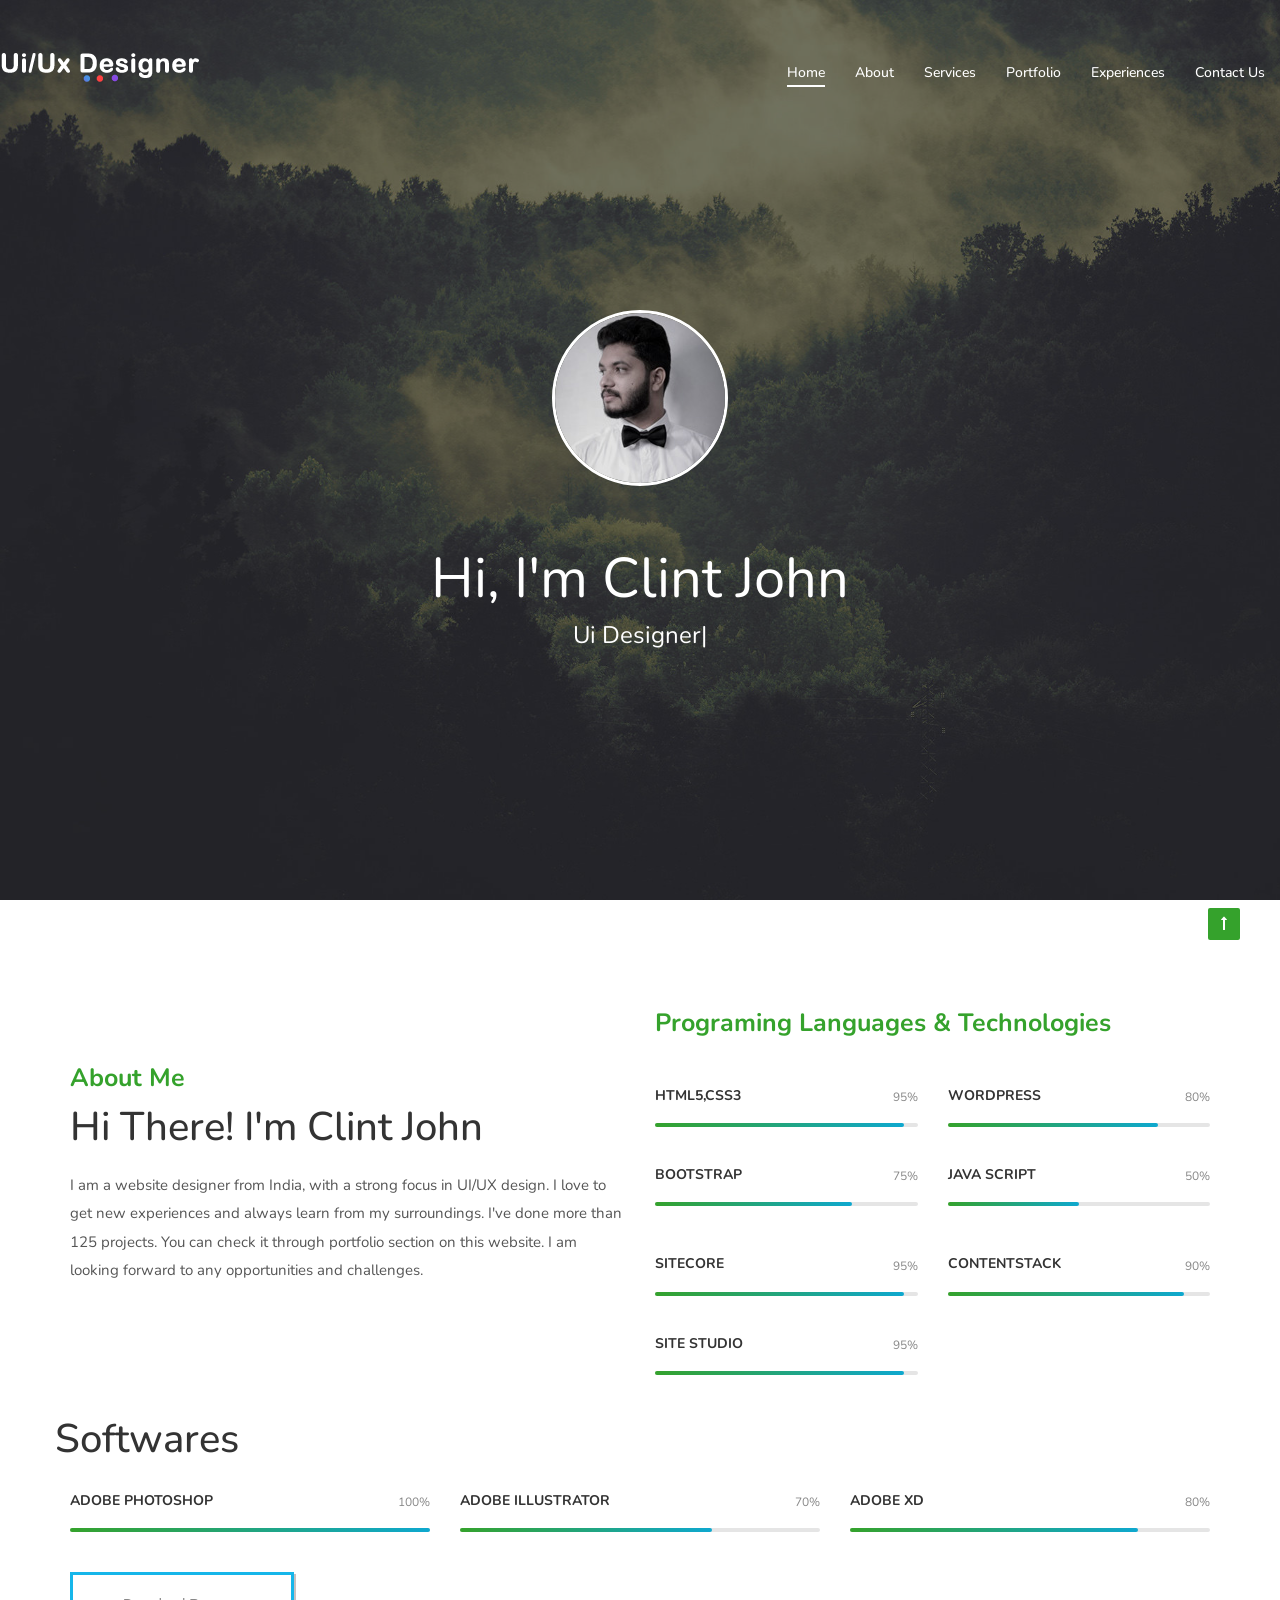
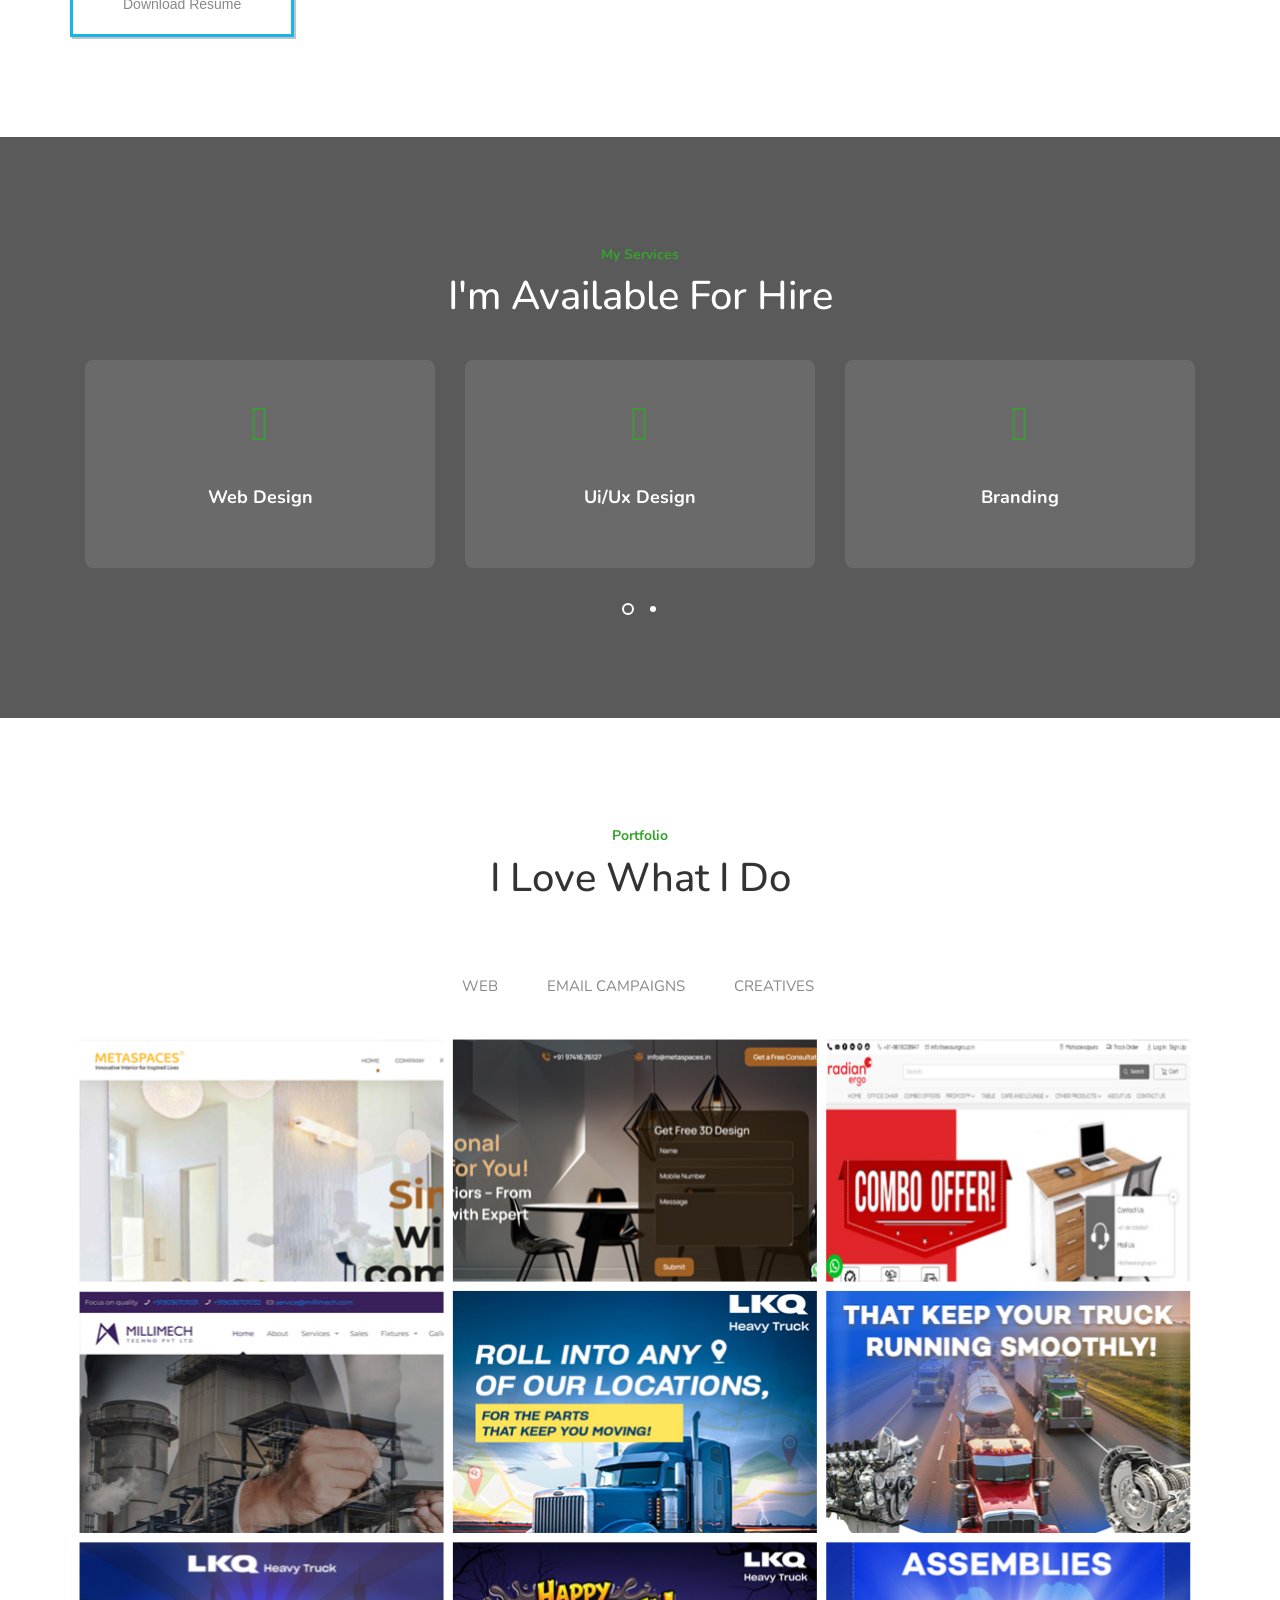
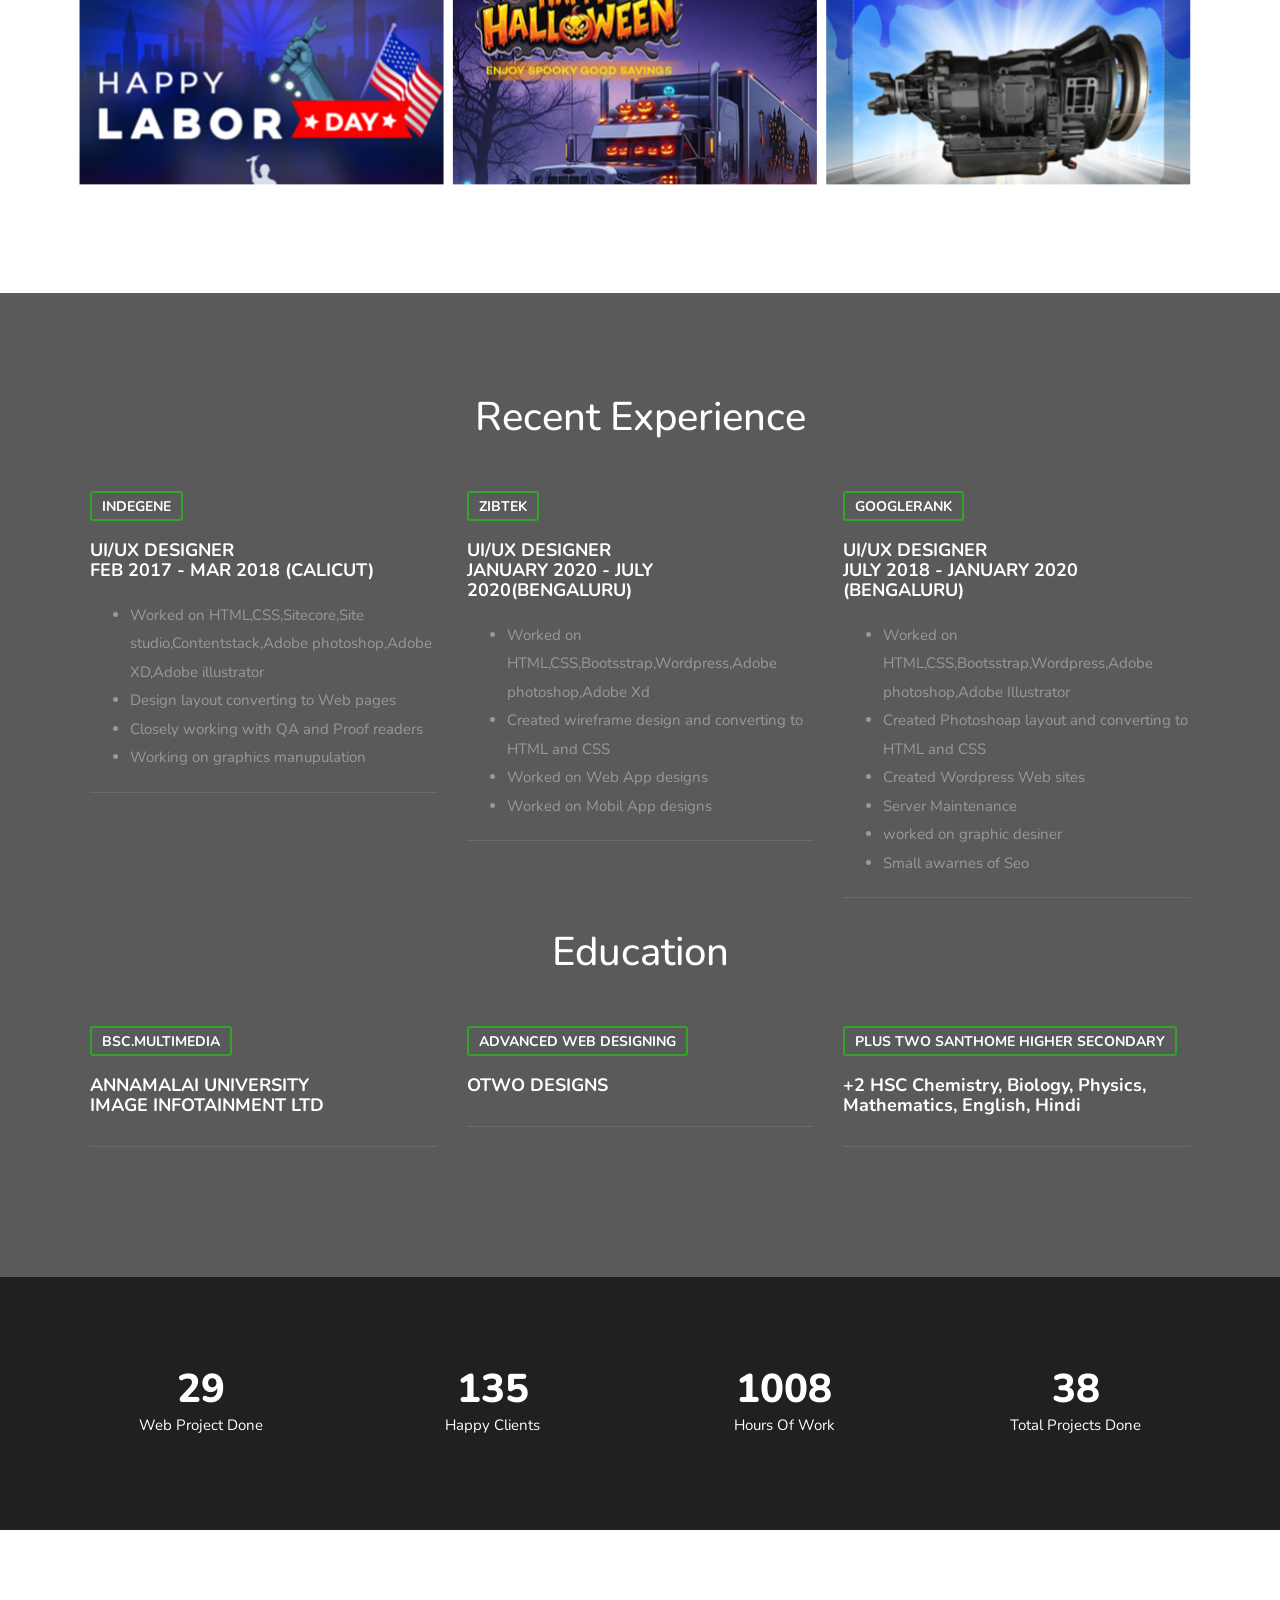
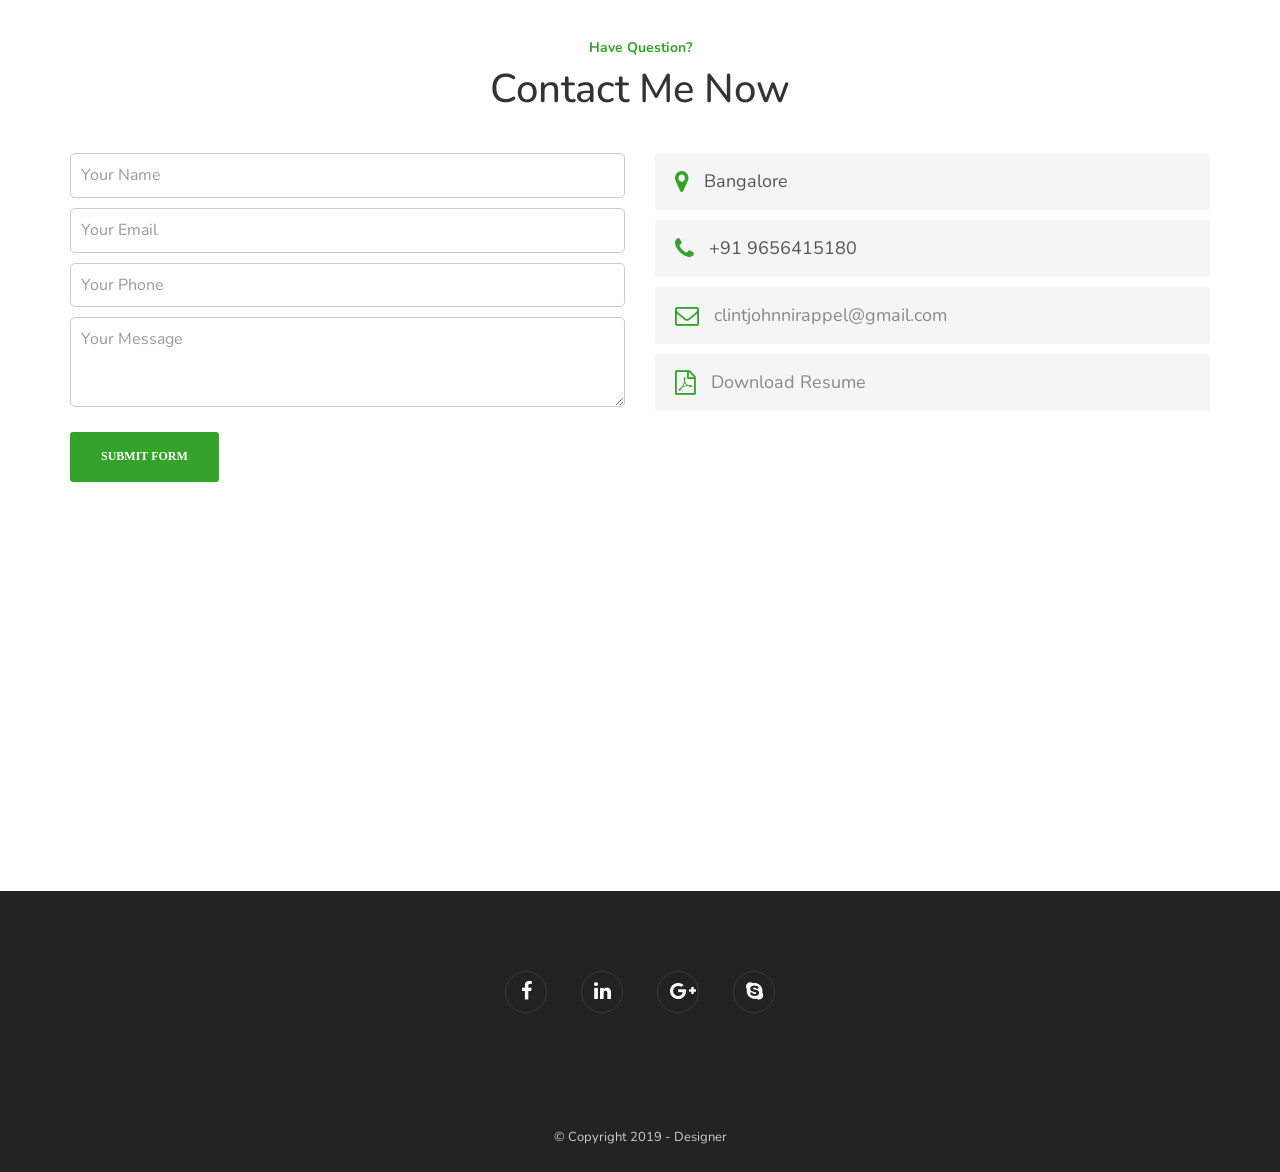
==== commit da03f9f8: "Add files via upload latest update" ====
--- a/index.html
+++ b/index.html
@@ -224,7 +224,7 @@
           
         </div>
         
-       <div class="read-more text-center"><a href="images/resume.pdf" target="_blank">Downoad Resume</a></div>
+       <div class="read-more text-center"><a href="images/resume.pdf" target="_blank">Download Resume</a></div>
         
         
         
@@ -400,7 +400,7 @@
               
                  <!-- gallery item -->
               <div class="item design gallery-item">
-                <div class="picframe wow"> <a  href="projects.html" target="_blank"> <span class="overlay"> <span class="pf_text"> <span class="project-name">View More</span> </span> </span> <img src="images/fb1_t.jpg" alt="" /> </a> </div>
+                <div class="picframe wow"> <a  href="projects.html" target="_blank"> <span class="overlay"> <span class="pf_text"> <span class="project-name">View More</span> </span> </span> <img src="images/sm1t.jpg" alt="" /> </a> </div>
               </div>
               <!-- close gallery item --> 
               
@@ -408,7 +408,7 @@
              
                  <!-- gallery item -->
               <div class="item design gallery-item">
-                <div class="picframe wow"> <a  href="projects.html" target="_blank"> <span class="overlay"> <span class="pf_text"> <span class="project-name">View More</span> </span> </span> <img src="images/fb4_t.jpg" alt="" /> </a> </div>
+                <div class="picframe wow"> <a  href="projects.html" target="_blank"> <span class="overlay"> <span class="pf_text"> <span class="project-name">View More</span> </span> </span> <img src="images/sm2t.jpg" alt="" /> </a> </div>
               </div>
               <!-- close gallery item --> 
               
@@ -416,7 +416,7 @@
              
                  <!-- gallery item -->
               <div class="item design gallery-item">
-                <div class="picframe wow"> <a  href="projects.html" target="_blank"> <span class="overlay"> <span class="pf_text"> <span class="project-name">View More</span> </span> </span> <img src="images/logo4_t.jpg" alt="" /> </a> </div>
+                <div class="picframe wow"> <a  href="projects.html" target="_blank"> <span class="overlay"> <span class="pf_text"> <span class="project-name">View More</span> </span> </span> <img src="images/sm3t.jpg" alt="" /> </a> </div>
               </div>
               <!-- close gallery item --> 
               
@@ -550,52 +550,7 @@
     </section>
     <!-- section close --> 
     
-    <!-- section begin -->
-    <!--<section id="section-testimonial">
-      <div class="container">
-        <div class="row">
-          <div class="col-md-12 text-center">
-            <h5><span class="id-color">Testimonials</span></h5>
-            <h2>What They Says</h2>
-          </div>
-          <div id="testimonial-carousel" class="de_carousel sequence" data-wow-delay=".3s">
-            <div class="col-md-6 item sq-item wow">
-              <div class="de_testi opt-2">
-                <blockquote>
-                  <div class="de_testi_by"> <img src="images/people/1.jpg" class="img-circle" alt=""> <span>John, Pixar Studio</span> </div>
-                  <p>"Neque porro quisquam est, qui dolorem ipsum quia dolor sit amet, consectetur, adipisci velit, sed quia non numquam eius modi tempora incidunt ut labore et dolore"</p>
-                </blockquote>
-              </div>
-            </div>
-            <div class="col-md-6 item sq-item wow">
-              <div class="de_testi opt-2">
-                <blockquote>
-                  <div class="de_testi_by"> <img src="images/people/2.jpg" class="img-circle" alt=""> <span>Sarah, Microsoft</span> </div>
-                  <p>"Neque porro quisquam est, qui dolorem ipsum quia dolor sit amet, consectetur, adipisci velit, sed quia non numquam eius modi tempora incidunt ut labore et dolore"</p>
-                </blockquote>
-              </div>
-            </div>
-            <div class="col-md-6 item sq-item wow">
-              <div class="de_testi opt-2">
-                <blockquote>
-                  <div class="de_testi_by"> <img src="images/people/3.jpg" class="img-circle" alt=""> <span>Michael, Apple</span> </div>
-                  <p>"Neque porro quisquam est, qui dolorem ipsum quia dolor sit amet, consectetur, adipisci velit, sed quia non numquam eius modi tempora incidunt ut labore et dolore"</p>
-                </blockquote>
-              </div>
-            </div>
-            <div class="col-md-6 item sq-item wow">
-              <div class="de_testi opt-2">
-                <blockquote>
-                  <div class="de_testi_by"> <img src="images/people/4.jpg" class="img-circle" alt=""> <span>Thomas, Samsung</span> </div>
-                  <p>"Neque porro quisquam est, qui dolorem ipsum quia dolor sit amet, consectetur, adipisci velit, sed quia non numquam eius modi tempora incidunt ut labore et dolore"</p>
-                </blockquote>
-              </div>
-            </div>
-          </div>
-        </div>
-      </div>
-    </section>-->
-    <!-- section close --> 
+    
     
     <!-- section begin -->
     <section id="section-fun-facts" class="pt60 pb60 text-light" data-bgcolor="#202020">
@@ -635,7 +590,7 @@
             <h2>Contact Me Now</h2>
           </div>
           <div class="col-md-6">
-            <!-- NOTE: Replace YOUR_FORMSPREE_ID below. Sign up free at https://formspree.io, create a form, and paste your form ID -->
+            <!-- NOTE: Replace YOUR_FORMSPREE_ID below. Sign up free at https://formspree.io, create a form, and paste your form ID -->
             <form name="contactForm" id='contact_form' class="s3" method="post" action='https://formspree.io/f/YOUR_FORMSPREE_ID'>
               <div class="field-set">
                 <input type='text' name='name' id='name' class="form-control" placeholder="Your Name">
@@ -659,7 +614,7 @@
           </div>
           <div class="col-md-6">
             <address>
-            <span><i class="fa fa-map-marker fa-lg"></i>Bangalore</span> <span><i class="fa fa-phone fa-lg"></i>+91 8547415180</span> <span><i class="fa fa-envelope-o fa-lg"></i><a href="mailto:clintjohnnirappel@gmail.com">clintjohnnirappel@gmail.com</a></span> <span><i class="fa fa-file-pdf-o fa-lg"></i><a href="images/resume.pdf" target="_blank">Download Resume</a></span>
+            <span><i class="fa fa-map-marker fa-lg"></i>Bangalore</span> <span><i class="fa fa-phone fa-lg"></i>+91 9656415180</span> <span><i class="fa fa-envelope-o fa-lg"></i><a href="mailto:clintjohnnirappel@gmail.com">clintjohnnirappel@gmail.com</a></span> <span><i class="fa fa-file-pdf-o fa-lg"></i><a href="images/resume.pdf" target="_blank">Download Resume</a></span>
             </address>
           </div>
         </div>
--- a/css/style.css
+++ b/css/style.css
@@ -1,7662 +1,7662 @@
-/* ================================================== */
-
-
-
-
-@charset "utf-8";
-
-/* ================================================== */
-
-
-/* import custom fonts */
-
-
-/* ================================================== */
-
-@import url('https://fonts.googleapis.com/css?family=Nunito:300,300i,400,400i,600,600i,700,700i,800,800i,900,900i|Nunito:300,300i,400,400i,500,500i,700');
-@import url('https://fonts.googleapis.com/css?family=Montserrat:600,700,800,900');
-
-/* ================================================== */
-
-
-/* import fonts icon */
-
-
-/* ================================================== */
-
-@import url("../fonts/font-awesome.css");
-@import url("../fonts/HTML_CSS/style.css");
-@import url("../fonts/et-line-font/style.css");
-
-/* ================================================== */
-
-
-/* body */
-
-
-/* ================================================== */
-
-html {
-	overflow-x: hidden;
-	padding: 0;
-	margin: 0;
-	background: #fff;
-}
-body {
-	font-family: "Nunito", Arial, Helvetica, sans-serif;
-	font-size: 15px;
-	font-weight: 400;
-	background: #555;
-	color: #ddd;
-	line-height: 1.9em;
-	padding: 0;
-	display: none;
-}
-body.boxed {
-	margin: 30px;
-	overflow: hidden;
-	border:solid 1px #eee;
-}
-body.de_light {
-	color: #555;
-}
-#wrapper {
-	overflow: hidden;
-}
-.de-navbar-left #wrapper {
-	overflow: visible;
-}
-
-/* ================================================== */
-
-
-/*  header	*/
-
-
-/* ================================================== */
-
-header {
-	width: 100%;
-	height: 70px;
-	position: absolute;
-	top: 30px;
-	left: 0;
-	z-index: 1000;
-	background: #333333;
-}
-header .info {
-	display: none;
-	color: #fff;
-	padding: 10px 0 10px 0;
-	width: 100%;
-	z-index: 100;
-	background: #242424;
-}
-header .info .col {
-	display: inline-block;
-	font-size: 12px;
-}
-header .info .col {
-	padding-right: 30px;
-}
-header .info .col:last-child {
-	padding-right: 0px;
-}
-header .info i {
-	font-size: 14px;
-	margin-right: 15px;
-}
-header .info .social.col {
-	border: none;
-}
-header .info .social i {
-	color: #fff;
-	font-size: 14px;
-	display: inline-block;
-	float: none;
-	padding: 0 10px 0 10px;
-	margin: 0;
-}
-header .info strong {
-	font-size: 12px;
-}
-header.header-bg {
-	background: rgba(0, 0, 0, 0.5);
-}
-header.transparent {
-	background: rgba(0, 0, 0, 0.0);
-}
-body:not(.side-layout) header:not(.smaller):not(.header-mobile).header-light.transparent {
-	background: rgba(255, 255, 255, 0.0);
-}
-header:not(.header-mobile).autoshow {
-	top: -120px;
-	height: 70px !important;
-}
-header:not(.header-mobile).autoshow.scrollOn, header:not(.header-mobile).autoshow.scrollOff {
-	-o-transition: .5s;
-	-ms-transition: .5s;
-	-moz-transition: .5s;
-	-webkit-transition: .5s;
-	transition: .5s;
-	outline: none;
-}
-header:not(.header-mobile).autoshow.scrollOn {
-	top: 0;
-}
-header:not(.header-mobile).autoshow.scrollOff {
-	top: -120px;
-}
-header div#logo {
-	display: inline-block;
-	height: 100%;
-	float: left;
-	font-family: "Oswald", sans-serif;
-	font-size: 72px;
-	color: white;
-	font-weight: 400;
-	line-height: 60px;
-	-webkit-transition: all 0.3s;
-	-moz-transition: all 0.3s;
-	-ms-transition: all 0.3s;
-	-o-transition: all 0.3s;
-	transition: all 0.3s;
-}
-header .logo-2 {
-	display: none;
-}
-header .logo-scroll {
-	display: none;
-}
-header .logo, header .logo-2{
-	font-family:"Nunito";
-	color:#fff;
-	font-size:40px;
-	font-weight:300;
-}
-header .logo-2{
-	color:#333;
-}
-header nav {
-	float: right;
-}
-header nav a {
-	-webkit-transition: all 0.3s;
-	-moz-transition: all 0.3s;
-	-ms-transition: all 0.3s;
-	-o-transition: all 0.3s;
-	transition: all 0.3s;
-}
-header nav a:hover {
-	color: #555;
-}
-header.smaller #mainmenu a {
-	padding-top: 18px;
-	padding-bottom: 18px;
-}
-header.smaller #mainmenu a {
-	padding-top: 18px;
-	padding-bottom: 18px;
-}
-header.smaller #mainmenu li li a {
-	padding-top: 2px;
-	padding-bottom: 2px;
-}
-header.smaller #mainmenu ul {
-	top: 70px;
-}
-header.smaller #mainmenu ul ul {
-	top: 0px;
-}
-header.smaller {
-	height: 70px;
-	background: rgba(50, 50, 50, .95);
-	position: fixed;
-	top: 0px;
-	border-bottom:solid 1px rgba(0,0,0,.1);
-	/*-webkit-box-shadow: 8px 8px 40px 0px rgba(0,0,0,0.3);
-	-moz-box-shadow: 8px 8px 40px 0px rgba(0,0,0,0.3);
-	box-shadow: 8px 8px 40px 0px rgba(0,0,0,0.3);
-	*/
-}
-header.smaller .btn-rsvp {
-	height: 100px;
-	padding-top: 55px;
-}
-.boxed header.smaller {
-	margin-top: 0px;
-}
-header.smaller div#logo {
-	line-height: 48px;
-}
-header.smaller.scroll-light {
-	background: #fff;
-}
-header:not(.header-light).smaller.scroll-light div#logo .logo {
-	display: none;
-}
-header.smaller.scroll-light div#logo .logo-2 {
-	display: inline-block;
-}
-header.smaller.scroll-light div#logo .logo-scroll {
-	display: inline-block;
-}
-header.smaller.scroll-light #mainmenu a, header.header-mobile.header-light #mainmenu a {
-	color: #333;
-}
-header.smaller.scroll-light #mainmenu li li a {
-	color: #fff;
-}
-header.smaller.header-light div#logo .logo {
-	display: none;
-}
-.logo-smaller div#logo {
-	width: 150px;
-	height: 30px;
-	line-height: 65px;
-	font-size: 30px;
-}
-.logo-smaller div#logo img {
-	line-height: 75px;
-	font-size: 30px;
-}
-.logo-smaller div#logo .logo-1 {
-	display: none;
-}
-.logo-smaller div#logo .logo-2 {
-	display: inline-block;
-}
-.logo-small {
-	margin-bottom: 20px;
-}
-header.de_header_2 {
-	height: 125px;
-}
-header.de_header_2.smaller {
-	height: 70px;
-}
-header.de_header_2.smaller .info {
-	position: absolute;
-	opacity: 0;
-	z-index: -1;
-}
-.de-navbar-left {
-	background: #151618;
-}
-.de-navbar-left #logo {
-	padding: 40px;
-	text-align: center;
-	width: 100%;
-}
-.de-navbar-left header {
-	position: relative;
-	display: block;
-	width: 100%;
-	height: 100%;
-	left: 0;
-	background: none;
-	padding: 30px;
-	padding-right: 20px;
-}
-.de-navbar-left header #mainmenu {
-	float: none;
-	margin: 0;
-	padding: 0;
-}
-.de-navbar-left header #mainmenu>li {
-	display: block;
-	margin: 0;
-	float: none;
-	text-align: center;
-	font-family: "Montserrat";
-	letter-spacing: 5px;
-	font-size: 14px;
-	padding: 0;
-	padding-top: 10px;
-	padding-bottom: 10px;
-	border-bottom: solid 1px rgba(255, 255, 255, .1);
-}
-.de_light.de-navbar-left header #mainmenu>li {
-	border-bottom: solid 1px rgba(0, 0, 0, .05);
-}
-.de-navbar-left header #mainmenu>li>a {
-	padding: 0;
-	opacity: .5;
-}
-.de_light.de-navbar-left header #mainmenu>li>a {
-	color: #222;
-}
-.de-navbar-left header #mainmenu>li a:hover {
-	opacity: 1;
-}
-.de-navbar-left header #mainmenu>li>a:after {
-	content: none;
-}
-.de-navbar-left header nav {
-	float: none;
-}
-
-/* subheader */
-
-#subheader {
-	padding: 180px 0 40px 0;
-	text-align: center;
-	overflow: hidden;
-}
-#subheader .wrap {
-	padding: 180px 0 40px 0;
-	background: rgba(30, 30, 30, .5);
-}
-.de-navbar-left #subheader {
-	padding-bottom: 120px;
-}
-#subheader h1 {
-	color: #eceff3;
-	margin-top: 80px;
-	font-size: 32px;
-	text-transform: uppercase;
-	font-weight: 600;
-}
-#subheader h2 {
-	position: relative;
-	z-index: 10;
-}
-#subheader span {
-	letter-spacing: 2px;
-	display: inline-block;
-	font-size: 15px;
-	margin-top: 88px;
-	color: #fff;
-}
-#subheader .crumb {
-	font-size: 10px;
-	letter-spacing: 3px;
-	margin-top: 20px;
-	color: #fff;
-}
-#subheader .small-border-deco {
-	display: block;
-	margin: 0 auto;
-	margin-top: 20px;
-	width: 100%;
-	height: 1px;
-	background: rgba(255, 255, 255, .1);
-}
-#subheader .small-border-deco span {
-	display: block;
-	margin: 0 auto;
-	height: 2px;
-	width: 100px;
-}
-#subheader.dark {
-	background: #202220;
-	color: #ccc;
-}
-#subheader.dark h2, #subheader.dark h3 {
-	color: #fff;
-}
-#subheader.dark h2 {
-	font-size: 48px;
-}
-.de-navbar-left.de_light #subheader h1 {
-	color: #222;
-}
-
-/* ================================================== */
-
-
-/* navigation */
-
-
-/* ================================================== */
-
-#mainmenu {
-	font-family: "Nunito";
-	float: right;
-	font-size: 14px;
-	font-weight: 500;
-}
-#mainmenu ul {
-	float: right;
-	margin: 0px 0px;
-	padding: 0px 0px;
-	height: 30px;
-}
-#mainmenu li {
-	margin: 0px 0px;
-	padding: 0px 0px;
-	float: left;
-	display: inline;
-	list-style: none;
-	position: relative;
-}
-#mainmenu a {
-	display: inline-block;
-	padding: 25px 15px 25px 15px;
-	line-height: 35px;
-	text-decoration: none;
-	color: #fff;
-	text-align: center;
-	outline: none;
-}
-#mainmenu a span{
-	height:2px;
-	display:block;
-	background:#fff;
-	margin-top:-5px;
-	width:0;
-}
-#mainmenu a.active span{
-	width:100%;
-}
-.header-light #mainmenu>li>a {
-	color: #222;
-}
-#mainmenu li a:after {
-	float: right;
-	position: relative;
-	font-family: "FontAwesome";
-	content: "\f111";
-	font-size: 6px;
-	margin-left: 20px;
-	margin-top: 0px;
-	color: #f7c51e;
-}
-#mainmenu li:last-child a:after {
-	display: none;
-}
-#mainmenu.no-separator li a:after {
-	font-size: 0px;
-}
-#mainmenu.line-separator li a:after {
-	content: "/";
-	font-size: 14px;
-}
-#mainmenu.circle-separator li a:after {
-	content: "\f10c";
-	font-size: 9px;
-}
-#mainmenu.strip-separator li a:after {
-	content: "\f068";
-	font-size: 9px;
-}
-#mainmenu.plus-separator li a:after {
-	content: "\f067";
-	font-size: 11px;
-}
-#mainmenu.square-separator li a:after {
-	content: "\f096";
-	font-size: 11px;
-}
-#mainmenu.heart-separator li a:after {
-	content: "\f004";
-	font-size: 8px;
-}
-#mainmenu li li {
-	font-weight: normal;
-	border-bottom: solid 1px #333;
-}
-#mainmenu li li:last-child {
-	border-bottom: none;
-}
-#mainmenu li li a {
-	padding: 2px 15px 2px 15px;
-	background: #222327;
-	border-top: none;
-	color: #ccc;
-	width: 100%;
-	border-left: none;
-	text-align: left;
-}
-#mainmenu li li a:hover {
-	color: #111;
-}
-#mainmenu li li a:after {
-	content: none;
-}
-#mainmenu li li li a {
-	padding: 2px 15px 2px 15px;
-	background: #222327;
-}
-#mainmenu li li a:hover, #mainmenu ul li:hover>a {
-	color: #111;
-	background: #1a8b49;
-}
-#mainmenu li ul {
-	width: 210px;
-	height: auto;
-	position: absolute;
-	top: 79px;
-	left: 0px;
-	z-index: 10;
-	visibility: hidden;
-	opacity: 0;
-}
-#mainmenu li li {
-	display: block;
-	float: none;
-	text-transform: none;
-}
-#mainmenu li>ul {
-	margin-top: 30px;
-}
-#mainmenu li:hover>ul {
-	visibility: visible;
-	opacity: 1;
-	margin-top: 0px;
-}
-#mainmenu li ul ul {
-	left: 100%;
-	top: 0px;
-}
-#mainmenu li ul ul li a {
-	background: #202020;
-}
-#mainmenu li:hover>ul {
-	color: #1a8b49;
-}
-#mainmenu select {
-	padding: 10px;
-	height: 36px;
-	font-size: 14px;
-	border: none;
-	background: #ff4200;
-	color: #eceff3;
-}
-#mainmenu select option {
-	padding: 10px;
-}
-#mainmenu .btn-type {
-	padding: 0;
-	margin: 0;
-}
-#mainmenu .btn-type a {
-	background: #eee;
-	padding: 0;
-	margin: 0;
-}
-
-/* menu toggle for mobile */
-
-#menu-btn {
-	display: none;
-	float: right;
-	margin-top: 0px;
-	width: 36px;
-	height: 36px;
-	padding: 6px;
-	text-align: center;
-	cursor: pointer;
-}
-#menu-btn:before {
-	font-family: FontAwesome;
-	content: "\f0c9";
-	font-size: 24px;
-}
-#menu-btn:hover {
-	background: #fff;
-}
-#menu-btn:hover:before {
-	color: #222;
-}
-header.header-mobile.header-light, header.header-mobile.header-light #menu-btn, header.header-mobile.header-light #menu-btn:hover {
-	background: none;
-}
-header.header-mobile.header-light #menu-btn {
-	color: #222;
-}
-
-/* ================================================== */
-
-
-/* content */
-
-
-/* ================================================== */
-
-#content {
-	width: 100%;
-	background: #fff;
-	padding: 90px 0 90px 0;
-	z-index: 100;
-}
-.de_light #content {
-	background: #ffffff;
-}
-#content {
-	background: #18191b;
-}
-
-/* ================================================== */
-
-
-/* section */
-.read-more {
-    color: #16b6ea!important;
-    font-family: 'Arimo', sans-serif;
-    font-size: 14px;
-    font-weight: 400;
-    border: 3px solid #16b6ea;
-    box-shadow: 3px 3px 0px 0px #fff;
-    -moz-box-shadow: 2px 2px 0px #fff;
-    -webkit-box-shadow: 2px 2px 0px #c7c1c1;
-    padding: 15px 50px;
-    display: inline-block;
-    position: relative;
-    -webkit-transition: all 300ms ease-in-out;
-    -moz-transition: all 300ms ease-in-out;
-    transition: all 300ms ease-in-out;
-	text-decoration-line: none;
-}
-.read-more:hover{ background:#16b6ea; color:#fff!important;text-decoration-line: none;} 
-
-
-
-/* ================================================== */
-
-section {
-	padding: 100px 0 100px 0;
-	overflow: hidden;
-	position: relative;
-}
-section {
-	background: #18191b;
-}
-section.no-bg, #content.no-bg{
-	background:none !important;
-}
-.de-navbar-left .container-fluid .container {
-	width: 100%;
-}
-.de-navbar-left section {
-	padding: 70px;
-}
-.de_light section {
-	background: #ffffff;
-}
-.section-fixed {
-	position: fixed;
-	width: 100%;
-	min-height: 100%;
-	height: auto;
-}
-.full-height {
-	overflow: hidden;
-}
-#particles-js{
-	width:100%;
-	display:block;
-	height:100%;
-	position:absolute;
-	z-index:0;
-}
-#particles-js.fixed{
-	position:fixed;
-}
-
-/* ================================================== */
-
-
-/* footer */
-
-
-/* ================================================== */
-
-footer {
-	background: #222222;
-	color: #ccc;
-	padding: 80px 0 0px 0;
-}
-footer h3, .de_light footer h3 {
-	color: #fff;
-	font-size: 20px;
-	text-transform: none;
-	font-weight: normal;
-}
-footer a {
-	color: #ccc;
-}
-footer a:visited {
-	color: #ccc;
-}
-footer a:hover {
-	color: #eceff3;
-}
-.de-navbar-left footer {
-	padding: 70px 70px 0 70px;
-}
-.subfooter {
-	font-size:13px;
-	background: #232323;
-	margin-top: 80px;
-	padding: 30px 0 20px 0;
-}
-.de-navbar-left .subfooter {
-	background: none;
-}
-header.side-header {
-	border-bottom: none;
-	margin: 0;
-}
-header.side-header .social-icons-2 {
-	margin: 0 auto;
-	margin-top: 50px;
-	float: none;
-	text-align: center;
-}
-header.side-header .social-icons-2 a {
-	display: inline-block;
-	margin: 0 2px 0 2px;
-	background: #555;
-	width: 36px;
-	height: 36px;
-	padding-top: 5px;
-	display: inline-block;
-	text-align: center;
-	border-radius: 20px;
-	-moz-border-radius: 20px;
-	-webkit-border-radius: 20px;
-	opacity: .2;
-}
-.de_light header.side-header .social-icons-2 a {
-	background: #fff;
-	color: #333;
-}
-header.side-header .social-icons-2 a:hover {
-	opacity: 1;
-}
-.de-navbar-left.de_light header, .de-navbar-left.de_light {
-	background: #f9f9f9;
-}
-header.header-light-transparent {
-	background: rgba(255, 255, 255, .5);
-}
-header.header-solid.header-light #mainmenu>li>a {
-	color: #555;
-}
-header.header-solid.header-light .info {
-	background: #eee;
-	color: #555;
-}
-header.header-solid.header-light .info .social i {
-	color: #222;
-}
-header.header-solid {
-	background: #222;
-	position: relative;
-}
-header.header-light {
-	background: rgba(255, 255, 255, .8);
-}
-header.smaller.header-dark {
-	background:#222222;
-	border:none;
-}
-header.smaller.header-dark #mainmenu a {
-	color:#fff;
-}
-.side-layout header.smaller.header-dark #mainmenu > li {
-	border-bottom: solid 1px rgba(255,255,255,.1);
-}
-.side-layout header.smaller.header-dark #mainmenu > li:last-child {
-	border-bottom: none;
-}
-header.header-mobile {
-	position:absolute !important;
-	top:0;
-	height: 70px;
-	background:#fff;
-}
-header.header-mobile nav{
-	float:none;
-}
-header.header-mobile #logo{
-	margin-top:-20px;
-}
-header.header-mobile .logo {
-	display: none;
-}
-header.header-mobile .btn-rsvp {
-	padding-top: 40px;
-	height: 90px;
-}
-header.header-mobile .logo-2 {
-	display: inline-block;
-}
-header.header-mobile.header-light {
-	background: #fff;
-}
-header.header-solid.header-light {
-	background: #fff;
-}
-header.header-light .logo{
-	display:none;
-}
-header.header-light .logo-2{
-	display:inline-block;
-}
-#de-sidebar {
-	padding: 0px;
-}
-
-/* ================================================== */
-
-
-/* blog */
-
-
-/* ================================================== */
-
-.blog-list {
-	margin: 0;
-	padding: 0;
-}
-
-/* blog list */
-
-.blog-list>div {
-	list-style: none;
-	line-height: 1.7em;
-	margin-top: 0px;
-	border-bottom: solid 1px rgba(255, 255, 255, .1);
-	margin-bottom: 20px;
-}
-.blog-list img {
-	margin-bottom: 20px;
-}
-.de_light .blog-list li {
-	border-bottom: solid 1px #ddd;
-}
-.blog-list h3 {
-	margin-top: 20px;
-}
-.blog-list h3 a {
-	color: #fff;
-}
-.de_light .blog-list h3 a {
-	color: #222222;
-}
-.de_light .text-light .blog-list h3 a {
-	color: #fff;
-}
-.blog-list .btn-more {
-	padding: 3px 25px 3px 25px;
-	color: #111;
-	text-transform: uppercase;
-	text-decoration: none;
-	font-weight: 700;
-	float: right;
-}
-.blog-list .btn-more:hover {
-	background: #fff;
-}
-.de_light .blog-list .btn-more:hover {
-	background: #222;
-	color: #fff;
-}
-.blog-list .post-text {
-	padding-left: 80px;
-}
-.blog-list .blog-slider {
-	margin-bottom: -60px;
-}
-.blog-list .date-box {
-	position: absolute;
-	text-align: center;
-	text-shadow: none;
-}
-.blog-list .date-box .day, .blog-list .date-box .month {
-	display: block;
-	color: #fff;
-	text-align: center;
-	width: 40px;
-	z-index: 100;
-}
-.de_light .blog-list .date-box .month {
-	color: #222222;
-}
-.blog-list .date-box {
-	text-align: center;
-	background: #f6f6f6;
-	padding: 10px;
-}
-.blog-list .date-box .month {
-	font-size: 14px;
-}
-.blog-list .date-box .day {
-	font-family: "Lato";
-	color: #222222;
-	font-weight: bold;
-	font-size: 28px;
-}
-.blog-list .date-box .month {
-	font-family: "Montserrat";
-	color: #fff;
-	font-size: 13px;
-	letter-spacing: 3px;
-}
-.de_light .blog-list .date-box .month {
-	border-bottom-color: #ddd;
-}
-.de_light .text-light .blog-list .date-box .month {
-	color: #fff;
-}
-.blog-snippet li {
-	border-bottom: none;
-	margin-bottom: 0;
-}
-#blog-carousel .item {
-	width: 100%;
-}
-
-/* blog comment */
-
-#blog-comment {
-	margin-top: 40px;
-	margin-left: 80px;
-}
-#blog-comment h5 {
-	margin-bottom: 10px;
-}
-#blog-comment ul, #blog-comment li {
-	list-style: none;
-	margin-left: -30px;
-	padding-left: 0;
-}
-#blog-comment li {
-	min-height: 70px;
-	padding-bottom: 10px;
-	margin-bottom: 10px;
-	padding-bottom: 20px;
-	border-bottom: solid 1px #eee;
-}
-#blog-comment li .avatar {
-	position: absolute;
-	margin-top: 5px;
-}
-#blog-comment .comment {
-	margin-left: 85px;
-}
-#blog-comment li {
-	min-height: 70px;
-	font-size: 14px;
-	line-height: 1.6em;
-}
-#blog-comment li li {
-	margin-left: 55px;
-	padding-bottom: 0px;
-	margin-top: 20px;
-	padding-top: 10px;
-	border-top: solid 1px #eee;
-	border-bottom: none;
-}
-#blog-comment li li .avatar {
-	position: absolute;
-}
-#blog-comment li li .comment {}
-.comment-info {
-	margin-left: 85px;
-	margin-bottom: 5px;
-}
-.comment-info span {}
-.comment-info .c_name {
-	display: block;
-	font-weight: 700;
-	color: #555555;
-}
-.comment-info .c_reply {
-	padding-left: 20px;
-	margin-left: 20px;
-	border-left: solid 1px #ddd;
-	font-size: 12px;
-}
-.comment-info .c_date {
-	font-size: 12px;
-}
-.blog-list h3 {
-	color: #333;
-}
-.blog-list .post-wrapper {}
-.blog-read h3 {
-	color: #333;
-	letter-spacing: normal;
-	font-size: 24px;
-	text-transform: none;
-}
-.blog-carousel ul, .blog-carousel li {
-	margin: 0;
-	list-style: none;
-}
-.blog-carousel h4 {
-	margin-bottom: 0px;
-}
-.blog-carousel p {
-	margin-bottom: 10px;
-}
-.blog-carousel .post-date {
-	text-transform: uppercase;
-	letter-spacing: 3px;
-	font-size: 11px;
-	color: #888;
-}
-
-/* blog comment form */
-
-#commentform label {
-	display: block;
-}
-#commentform input {
-	width: 290px;
-}
-#commentform input:focus {
-	border: solid 1px #999;
-	background: #fff;
-}
-#commentform textarea {
-	width: 97%;
-	padding: 5px;
-	height: 150px;
-	color: #333;
-}
-#commentform textarea:focus {
-	border: solid 1px #999;
-	background: #fff;
-}
-#commentform input.btn {
-	width: auto;
-}
-.post-meta {
-	margin: 0px 0 10px 0px;
-	border: solid 1px #eee;
-	border-left: none;
-	font-size: 11px;
-	display: table;
-	width: 100%;
-	table-layout: fixed;
-}
-.post-meta a {
-	color: #888;
-}
-.post-meta span {
-	display: table-cell;
-	padding: 10px 0 10px 0;
-	text-align: center;
-	border-left: solid 1px #eee;
-}
-.post-meta span i {
-	float: none;
-}
-.post-image img {
-	width: 100%;
-	margin-bottom: 0px;
-}
-.post-meta {
-	border-color: #222;
-}
-.post-meta span {
-	border-color: #222;
-}
-.blog-slide {
-	padding: 0;
-	margin: 0;
-}
-
-/* ================================================== */
-
-
-/* products */
-
-
-/* ================================================== */
-
-.products {
-	padding: 0;
-	list-style: none;
-	text-align: center;
-}
-.products li {
-	margin-bottom: 40px;
-}
-.product .price {
-	margin-bottom: 10px;
-	font-size: 20px;
-	color: #222;
-}
-.de_light .product h4 {
-	font-size: 16px;
-	margin: 0;
-	margin-top: 20px;
-}
-.product img {
-	padding: 2px;
-	background: #333;
-	border: solid 1px #fff;
-}
-.de_light .product img {
-	padding: 0;
-	border: solid 1px #eee;
-}
-.ratings {
-	color: #F86E4E;
-}
-.product .ratings {
-	margin: 5px 0 5px 0;
-}
-
-/* ================================================== */
-
-
-/* contact form */
-
-
-/* ================================================== */
-
-.error {
-	clear:both;
-	display: none;
-	color: #e7505a;
-	padding-top:20px;
-}
-.success {
-	clear:both;
-	display: none;
-	color: #96c346;
-	padding-top:20px;
-}
-.error img {
-	vertical-align: top;
-}
-.full {
-	width: 98%;
-}
-#contact_form {
-	margin-top: 20px;
-}
-#contact_form input[type=text], #contact_form textarea, #contact_form input[type=email], #search {
-	padding: 10px;
-	margin-bottom: 30px;
-	color: #fff;
-	border: solid 2px rgba(0, 0, 0, .3);
-	background: none;
-	border-radius: 5px;
-	-moz-border-radius: 5px;
-	-webkit-border-radius: 5px;
-	height: auto;
-	box-shadow:none;
-	-moz-box-shadow:none;
-	-webkit-box-shadow:none;
-}
-.de_light #contact_form input[type=text], .de_light #contact_form textarea, .de_light #contact_form input[type=email], .de_light #search {
-	background:none;
-	border:solid 3px rgba(255,255,255,.1);
-}
-
-.de_light #contact_form.s1 input[type=text], .de_light #contact_form.s1 textarea, .de_light #contact_form.s1 input[type=email], .de_light #search {
-	background:none;
-	border:solid 2px rgba(0,0,0,.1);
-	color:#555555;
-}
-
-
-.de_light #contact_form.s2 input[type=text], .de_light #contact_form.s2 textarea, .de_light #contact_form.s2 input[type=email], .de_light #search {
-	background:#eee;
-	color:#333;
-	border:none;
-}
-
-.de_light #contact_form.s3 input[type=text], .de_light #contact_form.s3 textarea, .de_light #contact_form.s3 input[type=email], .de_light #search {
-	font-size:16px;
-	color:#333;
-	margin-bottom:10px;
-	background:none;
-	border:solid 1px rgba(0,0,0,.2);
-	color:#555555;
-	border-radius:5px;
-	-moz-border-radius:5px;
-	-webkit-border-radius:5px;
-}
-
-.de_light #contact_form.s3 textarea {
-	height: 90px;
-}
-
-#contact_form input[placeholder], #contact_form textarea[placeholder] {
-	color: #eee;
-}
-#contact_form textarea {
-	height: 195px;
-}
-#contact_form.s2 textarea {
-	height: 180px;
-}
-
-.form-underline input[type=text], .form-underline textarea, .form-underline input[type=email], .form-underline select {
-	padding: 10px 0 10px 0;
-	margin-bottom: 20px;
-	border: none;
-	border-bottom: solid 2px #bbbbbb;
-	background: none;
-	border-radius: 0;
-	height: auto;
-	box-shadow: none;
-	-moz-box-shadow: none;
-	-webkit-box-shadow: none;
-}
-.form-underline select {
-	-webkit-appearance: none;
-	-webkit-border-radius: 0px;
-	-moz-appearance: none;
-	appearance: none;
-	background: url('../images_02/ui/arrow-down-form.html') no-repeat 98% 60%;
-}
-.form-underline select:focus {
-	background: url('../images_02/ui/arrow-down-form-hover.html') no-repeat 98% 60%;
-}
-.form-underline input[type=text], .form-underline textarea, .form-underline input[type=email], .form-underline select {
-	color: #333;
-	border-bottom: solid 1px #bbb;
-}
-.de_light #contact_form.s1 input.error_input,
-.de_light #contact_form.s1 textarea.error_input,
-.de_light #contact_form.s3 input.error_input,
-.de_light #contact_form.s3 textarea.error_input {
-	border-color: #D31E2B;
-}
-
-.de_light #contact_form.s2 input.error_input,
-.de_light #contact_form.s2 textarea.error_input {
-	background: #D31E2B;
-}
-
-
-/* ================================================== */
-
-
-/* coming soon page */
-
-
-/* ================================================== */
-
-.coming-soon .logo {
-	margin: 0;
-	padding: 0;
-}
-.coming-soon h2 {
-	margin-top: 0;
-	color: rgba(255, 255, 255, .8);
-	font-weight: 400;
-}
-.coming-soon .social-icons i {
-	font-size: 20px;
-	margin-left: 10px;
-	margin-right: 10px;
-}
-.coming-soon .social-icons i:hover {
-	background: none;
-	color: rgba(255, 255, 255, .2);
-}
-.arrow-up, .arrow-down {
-	width: 0;
-	height: 0;
-	border-left: 40px solid transparent;
-	border-right: 40px solid transparent;
-	border-bottom: 40px solid #fff;
-	position: fixed;
-	margin-left: auto;
-	margin-right: auto;
-	left: 0;
-	right: 0;
-	bottom: 0;
-	cursor: pointer;
-	z-index: 101;
-}
-.arrow-down {
-	border-top: 40px solid #fff;
-	border-bottom: none;
-	position: fixed;
-	z-index: 102;
-	top: -40px;
-}
-.arrow-up:before {
-	font-family: "FontAwesome";
-	font-size: 20px;
-	content: "\f067";
-	color: #222;
-	position: relative;
-	top: 12px;
-	margin: 0 0 0 -8px;
-}
-.arrow-down:before {
-	font-family: "FontAwesome";
-	font-size: 20px;
-	content: "\f068";
-	color: #222;
-	position: relative;
-	top: -35px;
-	margin: 0 0 0 -8px;
-}
-
-/* ================================================== */
-
-
-/* elements */
-
-
-/* ================================================== */
-
-
-/* address */
-
-
-/* ------------------------------ */
-address{
-	margin-top:20px;
-}
-
-address span {
-display: block;
-margin-bottom:10px;
-font-size:18px;
-padding:14.5px;
-background:#f5f5f5;
-border-radius:3px;
-}
-
-address span i{
-margin-top:5px;
-margin-left:5px;
-margin-right:15px;
-}
-
-address span strong {
-display: inline-block;
-}
-
-.de_light #sidebar .widget address span {
-	border-bottom: solid 1px #ddd;
-}
-.de_light #sidebar .widget address a {
-	color: #333;
-}
-
-/* border */
-
-
-/* ------------------------------ */
-
-.small-border {
-	height: 2px;
-	width: 120px;
-	background: #ccc;
-	display: block;
-	margin: 0 auto;
-	margin-top: 30px;
-	margin-bottom: 40px;
-}
-.tiny-border {
-	height: 1px;
-	background: #333;
-	width: 40px;
-	margin: 20px 0 20px 0;
-	display: block;
-}
-.tiny-border.center {
-	margin-left: auto;
-	margin-right: auto;
-}
-
-/* breadcrumb */
-
-
-/* ------------------------------ */
-
-.crumb {
-	color: #777;
-	font-size: 12px;
-	margin: 0;
-	padding: 0;
-}
-.de-navbar-left.de_light #subheader .crumb {
-	color: #333;
-}
-.crumb li {
-	display: inline;
-	text-decoration: none;
-	padding: 0 2px 0 2px;
-	letter-spacing: 0;
-	font-size: 12px;
-}
-.crumb li.sep:after {
-	font-family: "FontAwesome";
-	content: "\f105";
-}
-.crumb a {
-	text-decoration: none;
-}
-.de_light .crumb a:hover {
-	color: #fff;
-}
-
-/* box icon */
-
-.icon_box .icon_wrapper {
-	margin-bottom: 20px;
-}
-.icon_box .icon_wrapper i {
-	font-size: 60px;
-}
-.icon_box.icon_left .icon_wrapper {
-	position: absolute;
-	width: 80px;
-}
-.icon_box.icon_left .desc_wrapper {
-	margin-left: 80px;
-}
-.icon_box.icon_right .icon_wrapper {
-	position: absolute;
-	right: 0;
-	width: 80px;
-}
-.icon_box.icon_right .desc_wrapper {
-	margin-right: 80px;
-	text-align: right;
-}
-
-/* button and link */
-
-
-/* ------------------------------ */
-
-a {
-	color: #fff;
-	text-decoration: none;
-}
-a:hover {
-	color: #fff;
-}
-.de_light a {
-	color: #888;
-}
-.de_light a:hover {
-	color: #555;
-}
-.btn-line, a.btn-line {
-	border: solid 1px #222;
-	color: #fff;
-	font-weight: 500;
-	font-size: 12px;
-	border-radius: 0;
-	-moz-border-radius: 0;
-	-webkit-border-radius: 0;
-	padding: 3px;
-	padding-left: 30px;
-	padding-right: 30px;
-	text-transform: uppercase;
-	display: inline-block;
-	text-align: center;
-	letter-spacing: 2px;
-	text-decoration: none;
-}
-.btn-line, a.btn-line {
-	border: solid 1px rgba(255, 255, 255, .2);
-	color: #fff;
-}
-.de_light .btn-line, .de_light a.btn-line {
-	border: solid 1px rgba(1, 1, 1, .2);
-	color: #333;
-}
-.text-light .btn-line, .text-light a.btn-line {
-	border: solid 1px rgba(255, 255, 255, .2);
-	color: #fff;
-}
-.btn-line:hover, a.btn-line:hover {
-	background: #fff;
-	color: #111;
-	border-color: #fff;
-}
-.btn-line:after, a.btn-line:after {
-	color: #fff;
-}
-.btn-line:hover:after, a.btn-line:hover:after, a.btn-line.hover:after {
-	color: #fff;
-}
-.btn-line:hover:after, a.btn-line:hover:after, a.btn-line.hover:after {
-	color: #111;
-}
-a.btn-text {
-	text-decoration: none;
-	display: inline-block;
-	color: #111;
-	font-weight: 600;
-	padding: 0;
-}
-a.btn-text:after {
-	font-family: FontAwesome;
-	content: "\f054";
-	padding-left: 10px;
-}
-a.btn-text {
-	color: #fff;
-}
-a.btn-big {
-	font-size: 14px;
-	color: #eceff3;
-	letter-spacing: 1px;
-	line-height: normal;
-	font-weight: bold;
-	text-transform: uppercase;
-	border: solid 1px #fff;
-	padding: 10px 30px 10px 30px;
-}
-a.btn-big:after {
-	font-family: FontAwesome;
-	content: "\f054";
-	margin-left: 20px;
-}
-a.btn, .btn {
-	position: relative;
-	z-index: 1;
-	overflow: hidden;
-}
-a.btn:before {
-	content: "";
-	background: rgba(0, 0, 0, 0);
-	width: 0;
-	height: 100%;
-	position: absolute;
-	z-index: -1;
-}
-a.btn-fx:after {
-	font-family: FontAwesome;
-	content: "\f178";
-	margin-left: 15px;
-	position: absolute;
-	right: -20px;
-	margin-top: 0px;
-}
-a.btn-fx {
-	font-size: 14px;
-	color: #eceff3;
-	letter-spacing: 1px;
-	line-height: normal;
-	font-weight: bold;
-	text-transform: uppercase;
-	border: solid 1px #fff;
-	padding: 10px 30px 10px 30px;
-}
-a.btn-fx:hover {
-	padding-left: 20px;
-	padding-right: 40px;
-}
-a.btn-fx:before {
-	width: 0;
-	height: 100%;
-	left: 0;
-	top: 0;
-	position: absolute;
-}
-a.btn-fx:hover:after {
-	right: 15px;
-}
-a.btn-fx:hover:before {
-	width: 100%;
-	background: rgba(0, 0, 0, 1);
-}
-a.btn-fx.light:hover:before {
-	width: 100%;
-	background: rgba(255, 255, 255, 1);
-}
-.btn-line, a.btn-line {
-	color: #eceff3;
-}
-.btn-line:after, a.btn-line:after {
-	font-family: FontAwesome;
-	content: "\f054";
-	margin-left: 10px;
-}
-a.btn-line-white, .de_light a.btn-line-white {
-	background: none;
-	border: solid 2px #fff;
-	color: #fff;
-	border-radius: 0;
-	-moz-border-radius: 0;
-	-webkit-border-radius: 0;
-	padding: 15px 30px 15px 30px;
-	font-weight:bold;
-}
-a.btn-line-white:hover{
-	background:#fff;
-}
-
-a.btn-line-black, .de_light a.btn-line-black {
-	background: none;
-	border: solid 2px #111;
-	color: #111;
-	border-radius: 0;
-	-moz-border-radius: 0;
-	-webkit-border-radius: 0;
-}
-a.btn-line-black:hover {
-	color: #fff;
-}
-.de_light a.btn-line-black:hover {
-	color: #fff;
-}
-a.btn-line-white:hover {
-	color: #000;
-}
-a.btn-line-white:hover:before {
-	background: #fff;
-}
-.btn-fullwidth {
-	width: 100%;
-}
-a.btn-slider {
-	font-size: 14px;
-	font-weight: bold;
-	color: #fff;
-	line-height: normal;
-	text-decoration: none;
-	text-transform: uppercase;
-	border: solid 2px #fff;
-	padding: 10px 30px 10px 30px;
-	border-radius: 60px;
-}
-a.btn-slider:hover {
-	color: #222;
-	background: #fff;
-	border-color: #000;
-	border: solid 2px #fff;
-}
-a.btn-custom:hover, .btn-custom:hover {
-	color: #fff;
-	opacity: .8;
-	-webkit-box-shadow: 8px 8px 40px 0px rgba(0, 0, 0, 0.3);
-	-moz-box-shadow: 8px 8px 40px 0px rgba(0, 0, 0, 0.3);
-	box-shadow: 8px 8px 40px 0px rgba(0, 0, 0, 0.3);
-}
-a.btn-slider:hover:after {
-	color: #222;
-}
-a.btn-id, a.btn-id:hover {
-	border: none;
-}
-a.btn-light.btn-id {
-	color: #222;
-}
-a.btn-dark.btn-id {
-	color: #fff;
-}
-.btn-custom {
-	padding: 8px 10px 8px 10px;
-	font-weight: bold;
-	text-transform: uppercase;
-}
-.btn-custom.btn-small {
-	padding: 5px 20px 5px 20px;
-	font-weight: bold;
-	text-transform: uppercase;
-}
-.btn-fx.btn-custom {
-	text-transform: normal;
-}
-a.btn-bg-dark {
-	background: #222;
-}
-a.btn-text-light {
-	color: #fff;
-}
-.btn-icon-left i {
-	margin-right: 12px;
-	color: #fff;
-}
-.btn-add_to_cart, a.btn-add_to_cart {
-	border: solid 1px #bbb;
-	font-size: 12px;
-	border-radius: 0;
-	-moz-border-radius: 0;
-	-webkit-border-radius: 0;
-	padding: 3px;
-	padding-left: 40px;
-	padding-right: 20px;
-	display: inline-block;
-	text-align: center;
-	text-decoration: none;
-	color: #555;
-}
-.btn-add_to_cart:before, a.btn-add_to_cart:before {
-	font-family: "FontAwesome";
-	content: "\f07a";
-	position: absolute;
-	left: 20px;
-}
-a.btn-custom, .btn-custom, a.btn-slider, .btn-slider {
-	font-family: "Open Sans";
-	font-size: 12px;
-	min-width: 120px;
-}
-a.btn-custom, .btn-custom {
-	background: #eee;
-	color: #fff;
-	border-radius: 3px;
-	padding: 15px 30px 15px 30px;
-	min-width: 120px;
-}
-a.btn-border {
-	border: solid 2px rgba(255, 255, 255, 1);
-	background: none;
-	border-radius: 30px;
-	padding: 9px 30px 9px 30px;
-	color: #fff;
-	font-family: "Montserrat";
-	font-weight: bold;
-	font-size: 13px;
-	text-transform: uppercase;
-}
-a.btn-border:hover {
-	background: #ffffff;
-}
-
-.btn-close {
-	color: #ffffff;
-	cursor: pointer;
-	text-align: center;
-	display: block;
-	text-align: center;
-	width: 60px;
-	height: 60px;
-	background: #333;
-	font-size: 32px;
-	font-weight: bold;
-	text-decoration: none;
-	margin: 0 auto;
-	padding-top: 12px;
-	position: absolute;
-	left: 0;
-	right: 0;
-}
-
-/*
-	a.btn-rsvp:before{
-	font-size:32px;
-	font-family:"FontAwesome";
-	content:"\f073";
-	margin-right:15px;
-	display:block;
-	margin:0 auto;
-	margin-bottom:10px;
-	}
-	*/
-
-.play-button {
-	border-radius: 60px;
-	-moz-border-radius: 60px;
-	-webkit-border-radius: 60px;
-	color: #fff;
-	text-decoration: none;
-	border: solid 5px rgba(255, 255, 255, .3);
-	display: inline-block;
-	text-align: center;
-	width: 80px;
-	height: 80px;
-	padding-top: 22px;
-	padding-left: 5px;
-}
-.play-button:before {
-	font-family: "FontAwesome";
-	font-size: 20px;
-	content: "\f04b";
-	position: relative;
-	color: #fff;
-}
-.play-button:hover {
-	border: solid 5px rgba(255, 255, 255, 1);
-}
-.play-button.dark {
-	color: #222;
-	border: solid 5px rgba(0, 0, 0, .1);
-}
-.play-button.dark:before {
-	color: #222;
-}
-.play-button.dark:hover {
-	border: solid 5px rgba(0, 0, 0, .5);
-}
-.text-light .play-button {
-	border-radius: 60px;
-	-moz-border-radius: 60px;
-	-webkit-border-radius: 60px;
-	color: #fff;
-	text-decoration: none;
-	border: solid 5px rgba(255, 255, 255, .3);
-	display: inline-block;
-	text-align: center;
-	width: 80px;
-	height: 80px;
-	padding-top: 22px;
-	padding-left: 5px;
-}
-.text-light .play-button:before {
-	font-family: "FontAwesome";
-	font-size: 20px;
-	content: "\f04b";
-	position: relative;
-	color: #fff;
-}
-.text-light .play-button.dark {
-	color: #fff;
-	border: solid 5px rgba(255, 255, 255, .3);
-}
-.text-light .play-button.dark:before {
-	color: #fff;
-}
-.text-light .play-button.dark:hover {
-	border: solid 5px rgba(255, 255, 255, 1);
-}
-
-/* columns */
-
-
-/* ------------------------------ */
-
-
-/* counter */
-
-
-/* ------------------------------ */
-
-.de_count {
-	text-align: center;
-	padding: 30px 0 30px 0;
-	background: none;
-}
-.de_count h3 {
-	font-size: 40px;
-	letter-spacing: 0px;
-	font-weight:800;
-	margin-bottom:0px;
-}
-.de_count span {
-	color: #333;
-	margin: 15px 0 15px 0;
-	font-size: 15px;
-}
-.text-light .de_count span {
-	color: #fff;
-}
-.de_count i {
-	display: block;
-	font-size: 30px;
-	margin: 0 auto;
-	margin-bottom: 20px;
-	width: 100%;
-	font-weight: lighter;
-}
-
-.de_count.s1{
-	text-align:left;
-}
-
-.de_count.s1 i{
-	position:absolute;
-	margin-top:5px;
-	font-size:72px;
-	margin-top:-5px;
-}
-
-.text-light .de_count.s1 i{
-	color:rgba(255,255,255,.15);
-}
-
-
-.de_count.s1 h3, .de_count.s1 span{
-	margin-left:50px;
-}
-
-/* divider */
-
-
-/* ------------------------------ */
-
-.spacer-single {
-	width: 100%;
-	height: 30px;
-	display: block;
-	clear: both;
-}
-.spacer-double {
-	width: 100%;
-	height: 60px;
-	display: block;
-	clear: both;
-}
-.spacer-half {
-	width: 100%;
-	height: 15px;
-	display: block;
-	clear: both;
-}
-hr {
-	display: block;
-	clear: both;
-	border-top: solid 1px #ddd;
-	margin: 40px 0 40px 0;
-}
-
-/* dropcap */
-
-
-/* ------------------------------ */
-
-.dropcap {
-	display: inline-block;
-	font-size: 48px;
-	float: left;
-	margin: 10px 15px 15px 0;
-	color: #eceff3;
-	padding: 20px 10px 20px 10px;
-}
-
-/* heading */
-
-
-/* ------------------------------ */
-
-.form-transparent input[type=text], .form-transparent textarea, .form-transparent input[type=email] {
-	padding: 10px;
-	margin-bottom: 20px;
-	color: #fff;
-	border: solid 1px rgba(0, 0, 0, .3);
-	background: rgba(0, 0, 0, .2);
-	border-radius: 0;
-	height: auto;
-}
-
-.form-subscribe{
-	display:table;
-	margin:0 auto;
-}
-
-.form-subscribe input[type=text]{
-	display:table-cell;
-	border: solid 1px rgba(255, 255, 255, .3);
-	border-right:none;
-	background: rgba(255, 255, 255, .1);
-	padding:6px 20px 6px 20px;
-	border-radius:60px 0 0 60px;
-	height:40px;
-	vertical-align:middle;
-}
-.form-subscribe .btn-custom{
-	display:table-cell;
-	border-radius:0 60px 60px 0;
-	height:40px;
-	vertical-align:middle;
-}
-.form-subscribe input[type=text]:hover{
-	background: rgba(255, 255, 255, .3);
-}
-
-/* heading */
-
-
-/* ------------------------------ */
-
-h1, h2, h3, h4, h5, h6,
-.h1_big {
-	font-family: "Nunito";
-	font-weight: 400;
-	color: #404040;
-}
-footer h1, footer h2, footer h3, footer h4, footer h5, footer h6 {
-	color: #fff;
-}
-h1, h2.text-light, footer h3, footer h4, footer h5, footer h6 {
-	color: #fff;
-}
-h1 {
-	font-size: 40px;
-	margin: 0;
-}
-h1 .small-border {
-	margin-top: 30px;
-}
-h1.big, .h1_big {
-	color: #222;
-	font-size: 56px;
-	margin: 0;
-	line-height: 65px;
-}
-h1.big.s1{
-	font-family:"Montserrat";
-	font-size:72px;
-	font-weight:bold;
-}
-h1.very-big {
-	font-size: 120px;
-	letter-spacing:-5px;
-}
-h1.ultra-big {
-	font-size: 100px;
-}
-h1.very-big-2 {
-	font-size: 90px;
-	letter-spacing:25px;
-	text-transform:uppercase;
-	font-weight:bold;
-}
-h2, .h2_title {
-	font-size: 28px;
-	display: block;
-	margin-top: 0;
-	margin-bottom: 30px;
-	line-height: 1.2em;
-	letter-spacing: -1px;
-}
-h2 .small-border {
-	margin-left: 0;
-	margin-bottom: 15px;
-	width: 40px;
-}
-h2 {
-	font-weight:500;
-	letter-spacing: normal;
-	margin-bottom: 20px;
-	font-size: 40px;
-}
-h2.s1,.h2_s1{
-	font-size:24px;
-}
-h2.deco-text span {
-	font-family: "Parisienne";
-	display: block;
-	line-height: .85em;
-	font-weight: lighter;
-	-webkit-transform: rotate(-5deg);
-	-moz-transform: rotate(-5deg);
-	-o-transform: rotate(-5deg);
-	transform: rotate(-5deg);
-}
-h2.deco-text .md {
-	font-size: 80px;
-}
-h2.deco-text .lg {
-	font-size: 120px;
-}
-h2.deco-text .xl {
-	font-size: 150px;
-}
-h3 {
-	font-weight:bold;
-	font-size: 18px;
-	margin-top: 0;
-	margin-bottom: 20px;
-}
-.subtitle.s2 {
-	font-size: 20px;
-	font-weight: 500;
-	line-height: 32px;
-}
-.subtitle.s2 span {
-	margin-right: 20px;
-	padding-left: 20px;
-}
-.subtitle.s2 i {
-	margin-right: 10px;
-}
-.subtitle.s2 span:first-child {
-	padding-left: 0;
-}
-h3.s1{
-	letter-spacing:10px;
-	font-weight:400;
-	font-size:16px;
-}
-h3.s3 {
-	font-family: "Parisienne";
-	font-size: 60px;
-	font-weight: lighter;
-}
-h4.s3 {
-	font-family: "Open Sans";
-	font-weight: 300;
-	font-size: 12px;
-	letter-spacing: 15px;
-}
-.call-to-action h3 {
-	text-transform: none;
-	font-size: 20px;
-}
-h1.slogan_big {
-	font-weight: 300;
-	font-size: 64px;
-	line-height: 64px;
-	letter-spacing: -2px;
-	padding: 0;
-	margin: 0px 0 30px 0;
-}
-h1.title {
-	font-size: 64px;
-	letter-spacing: 10px;
-}
-h1.title strong {
-	text-transform: none;
-	letter-spacing: 0;
-	font-weight: normal;
-}
-h1.hs1 {
-	font-family: "Parisienne";
-	font-size: 96px;
-	display: inline-block;
-	-webkit-transform: rotate(-5deg);
-	-moz-transform: rotate(-5deg);
-	-o-transform: rotate(-5deg);
-	transform: rotate(-5deg);
-}
-h1.hs2 {
-	font-family: "Parisienne";
-	font-size: 72px;
-	display: inline-block;
-	font-weight: lighter;
-}
-h2.subtitle {
-	margin-top: 0;
-}
-h2.name {
-	font-family: "Nunito";
-	color: #fff;
-	font-size: 84px;
-	line-height: 50px;
-}
-h2.name span {
-	display: block;
-	font-size: 32px;
-}
-h2.name-s1 {
-	font-family: "Nunito";
-	color: #fff;
-	font-size: 84px;
-	font-weight: 700;
-	line-height: 50px;
-}
-h2.name-s1 span {
-	display: block;
-	font-size: 32px;
-}
-h2.hw {
-	display: block;
-	font-family: "Parisienne";
-	font-size: 48px;
-	text-transform: none;
-	font-weight: lighter;
-}
-h2.deco {
-	font-family: "Lato";
-	text-align: center;
-	font-weight: 600;
-	font-size: 20px;
-}
-h2.deco span {
-	display: inline-block;
-	position: relative;
-}
-h2.deco span:before, h2.deco span:after {
-	content: "";
-	position: absolute;
-	border-top: 1px solid #bbb;
-	top: 10px;
-	width: 100px;
-}
-h2.deco span:before {
-	right: 100%;
-	margin-right: 15px;
-}
-h2.deco span:after {
-	left: 100%;
-	margin-left: 15px;
-}
-h2.hs1 {
-	font-family: "Nunito";
-	font-size: 40px;
-}
-h2.hs1 i {
-	font-size: 48px;
-	position: relative;
-	top: 10px;
-	color: #ff0042;
-	margin: 0 10px 0 10px;
-}
-h2.hs1 span {
-	font-size: 48px;
-	position: relative;
-	top: 10px;
-	font-family: "Miama";
-	margin: 0 15px 0 10px;
-	font-weight: normal;
-}
-h2 .de_light .text-light h2 {
-	color: #fff;
-}
-.text-light h2.deco span:before, .text-light h2.deco span:after {
-	border-top: 1px solid rgba(255, 255, 255, .5);
-}
-h2.s2 {
-	font-family: "Open Sans";
-	font-weight: 400;
-}
-h2.s3{
-	line-height:36px;;
-}
-h2.s3 span{
-	font-size:20px;
-	font-weight:700;
-	position:relative;
-	border-right:solid 1px #888;
-	padding-right:20px;
-	margin-right:20px;
-	display:inline-block;
-}
-h3.title {
-	border-bottom: solid 1px #ddd;
-	margin-bottom: 20px;
-}
-h3.style-2 {
-	font-size: 18px;
-}
-h4 {
-	font-family: "Lato";
-}
-h4.title {
-	border-bottom: solid 1px #ddd;
-	padding-bottom: 10px;
-	margin-bottom: 20px;
-}
-h5.s2 {
-	font-family: "Montserrat";
-	letter-spacing: 1px;
-	font-size: 14px;
-}
-h5 {
-	font-weight: bold;
-}
-h1, h2, h3, h4, h5 {
-	color: #eceff3;
-}
-h4 {
-	margin: 10px 0 10px 0;
-	font-size: 14px;
-	line-height: 2em;
-	font-weight: 500;
-}
-h4.s2 {
-	font-family: "Montserrat";
-	font-size: 16px;
-}
-span.teaser {
-	font-family: "Georgia";
-	font-style: italic;
-	font-size: 18px;
-}
-.wm {
-	font-family: "Miama";
-	font-size: 100px;
-	font-weight: 100;
-	position: absolute;
-	width: 200%;
-	left: -50%;
-	top: 30px;
-}
-#subheader .wm {
-	top: 60px;
-}
-.text-light {
-	color: #999;
-}
-.text-white,.de_light .text-white {
-	color: #fff;
-}
-.text-light h1, .text-light h2, .text-light h3, .text-light h4, .text-light h5, .text-light h6 {
-	color: #fff;
-}
-.de_light .text-light h1, .de_light .text-light h2, .de_light .text-light h3, .de_light .text-light h4, .de_light .text-light h5, .de_light .text-light h6 {
-	color: #fff;
-}
-.text-white h1, .text-white h2, .text-white h3, .text-white h4, .text-white h5, .text-white h6 {
-	color: #fff;
-}
-.de_light .text-white h1, .de_light .text-white h2, .de_light .text-white h3, .de_light .text-white h4, .de_light .text-white h5, .de_light .text-white h6 {
-	color: #fff;
-}
-.de_light h1, .de_light h2, .de_light h3, .de_light h4, .de_light h5, .de_light h6 {
-	color: #333;
-}
-
-/* feature box style 1 */
-
-.feature-box{
-	margin-top:20px;
-}
-
-.feature-box .inner{
-	background:rgba(255,255,255,.1);
-	padding:40px;
-	border-radius:8px;
-	-moz-border-radius:8px;
-	-webkit-border-radius:8px;
-}
-
-.text-light .feature-box .inner{
-	color:#fff;
-}
-
-.feature-box i{
-	font-size:48px;
-	margin-bottom:40px;
-}
-
-.feature-box:hover .inner i{
-	color:#fff;
-}
-
-.feature-box.s1{
-	margin:0;
-}
-
-.feature-box.s1 .inner{
-	background:none;
-	padding:60px;
-	border-radius:0px;
-	-moz-border-radius:0px;
-	-webkit-border-radius:0px;
-	border-right:solid 1px #ddd;
-	border-bottom:solid 1px #ddd;
-}
-
-.feature-box.s1:hover .inner{
-	color:#222;
-	background:#eee;
-}
-
-.feature-box.s1:hover .inner i{
-	color:#222;
-}
-
-
-.feature-box-small-icon.center {
-	text-align: center;
-}
-.dark .feature-box-small-icon .inner:hover>i {
-	color: #fff;
-}
-.feature-box-small-icon .text {
-	padding-left: 80px;
-}
-.feature-box-small-icon.center .text {
-	padding-left: 0;
-	display: block;
-}
-.feature-box-small-icon i {
-	text-shadow: none;
-	font-size: 40px;
-	width: 68px;
-	height: 68px;
-	text-align: center;
-	position: absolute;
-	text-align: center;
-}
-.feature-box-small-icon i.hover {
-	color: #333;
-}
-.dark .feature-box-small-icon i.hover {
-	color: #fff;
-}
-.feature-box-small-icon .border {
-	height: 2px;
-	width: 30px;
-	background: #ccc;
-	display: block;
-	margin-top: 20px;
-	margin-left: 85px;
-}
-.feature-box-small-icon .btn {
-	margin-top: 10px;
-}
-.feature-box-small-icon.center i {
-	position: inherit;
-	float: none;
-	display: inline-block;
-	margin-bottom: 20px;
-	border: none;
-	font-size: 60px;
-	background: none;
-	padding: 0px;
-}
-.feature-box-small-icon.center .fs1 {
-	position: inherit;
-	float: none;
-	display: inline-block;
-	margin-bottom: 20px;
-	border: none;
-	font-size: 60px;
-	background: none;
-	padding: 0px;
-}
-.feature-box-small-icon i.dark {
-	background-color: #333333;
-}
-.feature-box-small-icon h3 {
-	line-height: normal;
-	margin-bottom: 5px;
-}
-.feature-box-small-icon.no-bg h2 {
-	padding-top: 12px;
-}
-.feature-box-small-icon .number {
-	font-size: 40px;
-	text-align: center;
-	position: absolute;
-	width: 70px;
-	margin-top: -5px;
-}
-.feature-box-small-icon .number.circle {
-	border-bottom: solid 2px rgba(255, 255, 255, .3);
-	padding: 20px;
-	width: 70px;
-	height: 70px;
-}
-.feature-box-small-icon.style-2 .number {
-	font-size: 32px;
-	color: #fff;
-	padding-top: 22px;
-	background: #253545;
-	width: 70px;
-	height: 70px;
-}
-.feature-box-small-icon.no-bg .inner, .feature-box-small-icon.no-bg .inner:hover {
-	padding: 0;
-	background: none;
-}
-.f-hover {
-	-o-transition: .5s;
-	-ms-transition: .5s;
-	-moz-transition: .5s;
-	-webkit-transition: .5s;
-	transition: .5s;
-	outline: none;
-}
-
-/* feature-box style 2 */
-
-.feature-box-small-icon-2 {
-	margin-bottom: 30px;
-}
-.feature-box-small-icon-2 .text {
-	padding-left: 48px;
-}
-.feature-box-small-icon-2 i {
-	text-shadow: none;
-	color: #eceff3;
-	font-size: 24px;
-	text-align: center;
-	position: absolute;
-}
-.feature-box-small-icon-2 i.dark {
-	background-color: #333333;
-}
-.feature-box-small-icon-2 h3 {
-	line-height: normal;
-	margin-bottom: 5px;
-}
-.feature-box-small-icon-2.no-bg h2 {
-	padding-top: 12px;
-}
-.feature-box-small-icon-2.no-bg .inner, .feature-box-small-icon-2.no-bg .inner:hover {
-	padding: 0;
-	background: none;
-}
-
-/* feature-box image style 3 */
-
-.feature-box-image-2 {
-	margin-bottom: 30px;
-}
-.feature-box-image-2 .text {
-	padding-left: 100px;
-}
-.feature-box-image-2 img {
-	position: absolute;
-}
-.feature-box-image-2 i {
-	background-color: #333333;
-}
-.feature-box-image-2 h3 {
-	line-height: normal;
-	margin-bottom: 5px;
-}
-.feature-box-image-2.no-bg h2 {
-	padding-top: 12px;
-}
-.feature-box-image-2.no-bg {}
-.feature-box-image-2.no-bg .inner, .feature-box-image-2.no-bg .inner:hover {
-	padding: 0;
-	background: none;
-}
-
-/* with image */
-
-.feature-box-image img {
-	width: 100%;
-	margin-bottom: 10px;
-	height: auto;
-}
-.feature-box-image h3 {
-	line-height: normal;
-	margin-bottom: 5px;
-	font-size: 20px;
-	font-weight: bold;
-}
-
-/* feature-box image style 4 */
-
-.feature-box-big-icon {
-	text-align: center;
-}
-.feature-box-big-icon .text {}
-.feature-box-big-icon i {
-	float: none;
-	display: inline-block;
-	text-shadow: none;
-	color: #eceff3;
-	font-size: 40px;
-	padding: 40px;
-	width: 120x;
-	height: 120x;
-	text-align: center;
-	border: none;
-	border-radius: 10px;
-	-moz-border-radius: 10px;
-	-web-kit-border-radius: 10px;
-	background: #333;
-	margin-bottom: 40px;
-	cursor: default;
-}
-.feature-box-big-icon i:after {
-	content: "";
-	position: absolute;
-	margin: 75px 0 0 -40px;
-	border-width: 20px 20px 0 20px;
-	/*size of the triangle*/
-	border-style: solid;
-}
-.feature-box-big-icon:hover i, .feature-box-big-icon:hover i:after {
-	-o-transition: .5s;
-	-ms-transition: .5s;
-	-moz-transition: .5s;
-	-webkit-transition: .5s;
-	transition: .5s;
-}
-.feature-box-big-icon:hover i {
-	background: #333;
-}
-.feature-box-big-icon:hover i:after {
-	border-color: #333 transparent;
-}
-.exp-box{
-	border-bottom:solid 1px rgba(255,255,255,.1);
-	margin-bottom:30px;
-	padding-bottom:10px;
-}
-.exp-box.s1{
-	border-bottom:solid 1px #aaa;
-}
-.exp-box h5{
-	border:solid 2px rgba(255,255,255,.5);
-	display:inline-block;
-	padding:6px 10px 5px 10px;
-	margin-bottom:20px;
-	border-radius: 3px;
-	-moz-border-radius: 3px;
-	-webkit-border-radius: 3px;
-}
-.box-fx .inner {
-	position: relative;
-	overflow: hidden;
-	border-bottom: solid 2px;
-}
-.box-fx .inner {
-	border-bottom: solid 2px;
-}
-.box-fx .front {
-	padding: 60px 0 60px 0;
-}
-.box-fx .front span {
-	font-size: 14px;
-}
-.box-fx .info {
-	position: absolute;
-	padding: 60px 30px 60px 30px;
-	background: #fff;
-	color: #fff;
-}
-.box-fx i {
-	font-size: 72px;
-	margin-bottom: 20px;
-}
-.box-fx .btn-line, .box-fx .btn-line a.btn-line {
-	border: solid 1px rgba(255, 255, 255, 0.5);
-	color: #fff;
-}
-.box-fx .btn-line:hover, .box-fx a.btn-line:hover {
-	background: #fff;
-	color: #111;
-	border-color: #fff;
-}
-.box-fx .btn-line:after, .box-fx a.btn-line:after {
-	color: #fff;
-}
-.box-fx .btn-line:hover:after, .box-fx a.btn-line:hover:after, .box-fx a.btn-line.hover:after {
-	color: #111;
-}
-.box-fx .bg-icon {
-	left: 50%;
-	bottom: 50px;
-	color: #f6f6f6;
-	position: absolute;
-	font-size: 190px;
-	z-index: -1;
-}
-.box-icon-simple i {
-	color: #222;
-}
-.box-icon-simple.right {
-	margin-right: 70px;
-	text-align: right;
-}
-.box-icon-simple.right i {
-	font-size: 42px;
-	right: 0;
-	position: absolute;
-}
-.box-icon-simple.left .text {
-	margin-left: 70px;
-}
-.box-icon-simple.left i {
-	font-size: 42px;
-	position: absolute;
-}
-.box-number .number {
-	display: block;
-	font-size: 48px;
-	color: #222;
-	width: 80px;
-	height: 80px;
-	text-align: center;
-	padding: 25px;
-	border-radius: 60px;
-	position: absolute;
-}
-.box-number .text {
-	margin-left: 100px;
-}
-.box-border {
-	border: solid 2px #333;
-}
-
-/* list */
-
-.ul-style-2 {
-	padding: 0;
-	list-style: none;
-}
-.ul-style-2 li {
-	margin: 5px 0 5px 0;
-}
-.ul-style-2 li:before {
-	font-family: "FontAwesome";
-	content: "\f00c";
-	margin-right: 15px;
-}
-
-/* pagination */
-
-
-/* ======================================== */
-
-.pagination li a {
-	font-size: 12px;
-	color: #888;
-	border: solid 1px #eee;
-	border-right: none;
-	background: none;
-	padding: 15px 20px 15px 20px;
-	border-radius: 0;
-	-moz-border-radius: 0;
-	-webkit-border-radius: 0;
-}
-.pagination li:last-child a {
-	border-right: solid 1px #eee;
-}
-
-/* pricing table */
-
-
-/* ================================================== */
-
-.pricing-box {
-	color: #888;
-}
-.pricing-2-col {
-	border-right: solid 1px #eee;
-}
-.pricing-2-col .pricing-box {
-	width: 49%;
-}
-.pricing-3-col {}
-.pricing-3-col .pricing-box {
-	width: 32.33%;
-}
-.pricing-4-col {}
-.pricing-4-col .pricing-box {
-	width: 24%;
-}
-.pricing-5-col {}
-.pricing-5-col .pricing-box {
-	width: 19%;
-}
-.pricing-2-col, .pricing-3-col, .pricing-4-col, .pricing-5-col {}
-.pricing-box {
-	float: left;
-	text-align: center;
-	margin: 5px;
-	padding: 0;
-	opacity: .8;
-}
-.pricing-box ul {
-	margin: 0;
-	padding: 0;
-}
-.pricing-box li {
-	list-style: none;
-	margin: 0;
-	padding: 15px 0 15px 0;
-	background: #eee;
-}
-.pricing-box li h4 {
-	font-size: 22px;
-	margin: 0;
-	padding: 0;
-	font-weight: 400;
-	color: #888;
-}
-.pricing-box li h1 {
-	font-size: 48px;
-	margin: 0;
-	margin-bottom: 5px;
-	color: #1a8b49;
-	letter-spacing: 0px;
-}
-.pricing-box li.title-row {
-	padding: 15px 0 15px 0;
-}
-.pricing-box li.title-row h4 {}
-.pricing-box li.price-row {
-	padding: 15px 0 15px 0;
-	background: #F8F8F8;
-}
-.pricing-box li.deco {
-	background: #f6f6f6;
-}
-.pricing-box a.btn {
-	color: #eceff3;
-}
-.pricing-box li.price-row span {
-	display: block;
-	font-weight: 600;
-}
-.pricing-box li.btn-row {
-	background: #ddd;
-}
-.pricing.pricing-box {}
-.pricing.pricing-box ul {
-	margin: 0;
-	padding: 0;
-}
-.pricing.pricing-box li {
-	background: #3b3b3b;
-	color: #bbb;
-	list-style: none;
-	margin: 0;
-	padding: 15px 0 15px 0;
-}
-.pricing.pricing-box li.deco {
-	background: #333;
-}
-.pricing.pricing-box li h4 {
-	font-size: 22px;
-	margin: 0;
-	padding: 0;
-	font-weight: 400;
-	color: #eceff3;
-}
-.pricing.pricing-box li h1 {
-	font-size: 48px;
-	margin: 0;
-	margin-bottom: 5px;
-	font-weight: 600;
-	color: #eceff3;
-}
-.pricing.pricing-box li.title-row {
-	background: #323232;
-	padding: 15px 0 15px 0;
-}
-.pricing.pricing-box li.price-row {
-	background: #2b2b2b;
-	padding: 15px 0 15px 0;
-}
-.pricing.pricing-box li.price-row h1 {
-	font-weight: 300;
-}
-.pricing.pricing-box li.price-row h1 span {
-	display: inline-block;
-	font-weight: 600;
-}
-.pricing.pricing-box li.price-row span {
-	display: block;
-	font-weight: 600;
-}
-.pricing.pricing-box li.btn-row {
-	background: #202220;
-}
-.pricing-featured {
-	position: relative;
-}
-.pricing-featured li {
-	padding-top: 17px;
-	padding-bottom: 17px;
-}
-.pricing-s1 {
-	overflow: hidden;
-	position: relative;
-	border-radius: 3px;
-	-webkit-border-radius: 3px;
-	-moz-border-radius: 3px;
-	transition: box-shadow 1s;
-	-webkit-transition: box-shadow 1s;
-	-moz-transition: box-shadow 1s;
-}
-.pricing-s1 .top {
-	background: #222222;
-	color: #eee;
-	padding: 40px;
-	color: #ECF0F1;
-	text-align: center;
-}
-.pricing-s1 .top h2 {
-	font-size: 24px;
-	margin-bottom: 20px;
-	font-weight: normal;
-}
-.pricing-s1 .top>* {
-	margin: 0px;
-}
-.pricing-s1 .top .price .currency {
-	font-size: 24px;
-	line-height: 54px;
-	vertical-align: top;
-	display: inline-block;
-}
-.pricing-s1 .top .price b {
-	font-size: 48px;
-	line-height: 70px;
-	color: #fff;
-}
-.pricing-s1 .top .price .month {
-	color: #ccc;
-}
-.pricing-s1 .bottom {
-	border-top: 0px;
-	padding-bottom: 5px;
-	background: #222222;
-	text-align: center;
-}
-.pricing-s1 .bottom ul {
-	list-style: none;
-	list-style-type: none;
-	margin: 0px;
-	padding: 0px;
-	text-align: left;
-}
-.pricing-s1 .bottom ul li {
-	padding: 6px 30px;
-}
-.pricing-s1 .bottom ul li>span {
-	color: #16A085;
-	font-size: 20px;
-	margin-right: 20px;
-}
-.pricing-s1 .bottom ul li:nth-child(odd) {
-	background: #282828;
-}
-.pricing-s1 .bottom ul li:nth-child(even) {
-	background: #2d2d2d;
-}
-.pricing-s1 .bottom>a {
-	margin: 40px;
-	width: auto;
-}
-.pricing-s1 .bottom i {
-	margin-right: 10px;
-}
-.pricing-s1 .ribbon {
-	width: 200px;
-	position: absolute;
-	top: 20px;
-	left: -55px;
-	text-align: center;
-	line-height: 50px;
-	letter-spacing: 1px;
-	color: #222;
-	font-weight: bold;
-	transform: rotate(-45deg);
-	-webkit-transform: rotate(-45deg);
-	-moz-transform: rotate(-45deg);
-}
-
-.pricing-s1.light {
-	color:#555;
-}
-.pricing-s1.light .top {
-	background: #eee;
-	color: #222;
-}
-.pricing-s1.light .top h2 {
-	color: #222;
-}
-.pricing-s1.light .top .price b {
-	color: #555;
-}
-.pricing-s1.light .top .price .month {
-	color: #555;
-}
-.pricing-s1.light .bottom {
-	background: #eee;
-}
-.pricing-s1.light .bottom ul li>span {
-	color: #16A085;
-}
-.pricing-s1.light .bottom ul li:nth-child(odd) {
-	background: #e5e5e5;
-}
-.pricing-s1.light .bottom ul li:nth-child(even) {
-	background: #ddd;
-}
-.pricing-s1.light .ribbon {
-	color: #fff;
-}
-
-#preloader .s1 {
-   width:60px;
-   height:60px;
-   display:table-cell;
-   padding:0px;
-   vertical-align:middle;
-   margin:0 auto;
-   background:#fff;
-   text-align:center;
-}
-#preloader .s1 span {
-   position:absolute;
-   display:inline-block;
-   width:60px;
-   height:60px;
-   border-radius:100%;
-   background:#ffffff;
-   -webkit-animation:preloader8 1.6s linear infinite;
-   animation:preloader8 1.6s linear infinite;
-   margin:-30px 0 0 -30px;
-}
-#preloader .s1 span:last-child {
-   animation-delay:-0.8s;
-   -webkit-animation-delay:-0.8s;
-}
-@keyframes preloader8 {
-   0% {transform: scale(0, 0);opacity:0.8;}
-   100% {transform: scale(1, 1);opacity:0;}
-}
-@-webkit-keyframes preloader8 {
-   0% {-webkit-transform: scale(0, 0);opacity:0.8;}
-   100% {-webkit-transform: scale(1, 1);opacity:0;}
-}
-
-
-/* preloader */
-
-
-/* ================================================== */
-
-#preloader {
-	display:table;
-	position: fixed;
-	z-index: 20000;
-	top: 0;
-	left: 0;
-	width: 100%;
-	height: 100%;
-	background: #222222;
-	text-align: center;
-}
-.preloader1 {
-	width: 60px;
-	height: 60px;
-	display: inline-block;
-	padding: 0px;
-	border-radius: 100%;
-	border: 2px solid;
-	border-top-color: rgba(0, 0, 0, 0.65);
-	border-bottom-color: rgba(0, 0, 0, 0.1);
-	border-left-color: rgba(0, 0, 0, 0.1);
-	border-right-color: rgba(0, 0, 0, 0.1);
-	-webkit-animation: preloader1 1s ease-in infinite;
-	animation: preloader1 1s ease-in infinite;
-	position:absolute;
-	margin-left:-30px;
-	top:45%;
-}
-@keyframes preloader1 {
-	from {
-		transform: rotate(0deg);
-	}
-	to {
-		transform: rotate(360deg);
-	}
-}
-@-webkit-keyframes preloader1 {
-	from {
-		-webkit-transform: rotate(0deg);
-	}
-	to {
-		-webkit-transform: rotate(360deg);
-	}
-}
-
-/* progress bar */
-
-
-/* ================================================== */
-
-.de-progress {
-	width: 100%;
-	height: 4px;
-	background: #ddd;
-	margin-top: 20px;
-	margin-bottom: 20px;	
-	border-radius:10px;
-}
-.de-progress .progress-bar {
-	background: #333;
-	height: 4px;
-	box-shadow: none;
-	border-radius:10px;
-}
-.de-progress {
-	background: rgba(255, 255, 255, .2);
-}
-.skill-bar {
-	margin-bottom: 40px;
-}
-.skill-bar.style-2 .de-progress{
-	background: rgba(1, 1, 1, .1);
-}
-
-.skill-bar .value{
-	color:#888;
-	font-size:12px;
-	font-weight:light;
-	float:right;
-	margin-top:-40px;
-}
-
-/* social-icons */
-
-
-/* ================================================== */
-
-.social-icons {
-	display: inline-block;
-}
-.social-icons i {
-	text-shadow: none;
-	color: #fff;
-	padding: 12px;
-	width: 42px;
-	height: 42px;
-	text-align: center;
-	font-size: 20px;
-	border-radius: 60px;
-	-moz-border-radius: 60px;
-	-webkit-border-radius: 60px;
-	border:solid 1px rgba(255,255,255,.1);
-}
-.social-icons i:hover {
-	background: #fff;
-	border-color: #eceff3;
-	color: #333;
-}
-.social-icons.big i {
-	margin: 0 15px 0 15px;
-}
-.social-icons.big i:hover {
-	background: none;
-}
-.social-icons.s1 i{
-	border:none;
-	margin:5px;
-} 
-.social-icons.s1:hover i{
-	background:none;
-} 
-
-.social-icons.s1 {
-  line-height: 0.5;
-  text-align: center;
-}
-.social-icons.s1 .inner {
-  display: inline-block;
-  position: relative; 
-}
-.social-icons.s1 .inner:before,
-.social-icons.s1 .inner:after {
-  content: "";
-  position: absolute;
-  height: 5px;
-  border-bottom: 1px solid rgba(255,255,255,.2);
-  top: 0;
-  width: 100%;
-}
-.social-icons.s1 .inner:before {
-  right: 100%;
-  margin-right: 15px;
-  margin-top:20px;
-}
-.social-icons.s1 .inner:after {
-  left: 100%;
-  margin-left: 15px;
-  margin-top:20px;
-}
-.social-icons.s2{
-	margin-top:30px;
-}
-.social-icons.s2 i{
-	border:none;
-	margin:2px;
-	padding-top:13px;
-	font-size:20px;
-	background:rgba(255,255,255,.2);
-	color:#fff;
-} 
-
-.sc-wrap {
-  line-height: 0.5;
-  text-align: center;
-}
-.sc-wrap .social-icons {
-  display: inline-block;
-  position: relative; 
-}
-.sc-wrap .social-icons:before,
-.sc-wrap .social-icons:after {
-  content: "";
-  position: absolute;
-  height: 5px;
-  border-bottom: solid 3px #fff;
-  top: 0;
-  width: 100%;
-  margin-top:41px;
-}
-.sc-wrap .social-icons:before {
-  right: 100%;
-  margin-right: 20px;
-}
-.sc-wrap .social-icons:after {
-  left: 100%;
-  margin-left: 20px;
-}
-
-/*
-	.social-icons .fa-facebook{	background:#305fb3;	}
-	.social-icons .fa-twitter{	background:#00d7d5;	}
-	.social-icons .fa-rss{ background:#fca600;	}
-	.social-icons .fa-google-plus{ background:#d7482a;	}
-	.social-icons .fa-skype{ background:#12c7ef;	}
-	.social-icons .fa-dribbble{ background:#f06eaa;	}
-	*/
-
-
-/* tabs */
-
-
-/* ================================================== */
-
-.de_tab .de_nav {
-	overflow: hidden;
-	padding-left: 0;
-	margin: 0;
-	padding: 0;
-	font-weight: bold;
-}
-.accordion-inner img.full-size {
-	margin-top: 5px;
-	margin-bottom: 10px;
-}
-a.accordion-toggle, a:visited.accordion-toggle {
-	font-weight: bold;
-	color: #222;
-}
-.de_tab .de_nav li {
-	float: left;
-	list-style: none;
-	background: #EEE;
-	margin-right: 5px;
-}
-.de_tab .de_nav li span {
-	padding: 8px 16px 8px 16px;
-	border-top: 1px solid #ddd;
-	border-bottom: 1px solid #ddd;
-	border-left: 1px solid #ddd;
-	border-right: 1px solid #ddd;
-	display: block;
-	background: #f6f6f6;
-	text-decoration: none;
-	color: #646464;
-	font-size: 13px;
-	cursor: pointer;
-}
-.de_tab.tab_steps .de_nav {
-	text-align: center;
-}
-.de_tab.tab_steps .de_nav li {
-	background: none;
-	display: inline-block;
-	float: none;
-	margin: 0 20px 0px 20px;
-}
-.de_tab.tab_steps .de_nav li span {
-	padding: 30px 0 30px 0;
-	border-radius: 120px;
-	color: #222;
-	font-family: "Montserrat";
-	font-size: 16px;
-	-moz-border-radius: 120px;
-	-webkit-border-radius: 120px;
-	line-height: 20px;
-	width: 180px;
-	height: 180px;
-	text-align: center;
-	display: table-cell;
-	vertical-align: middle;
-}
-.de_tab.tab_steps.style-2 .de_nav li span {
-	background: none;
-	border-radius: 0px;
-	border: solid 1px rgba(255, 255, 255, .5);
-	font-size: 17px;
-	color: #fff;
-}
-.de_tab.tab_steps.style-2 .de_nav li.active span {
-	border: solid 2px rgba(255, 255, 255, .8);
-	color: #222;
-}
-.de_tab.tab_steps .de_nav li span:hover {
-	background: none;
-	border: solid 2px rgba(255, 255, 255, .2);
-	color: #fff;
-}
-.de_tab.tab_steps .de_nav li .v-border {
-	height: 60px;
-	border-left: solid 1px rgba(255, 255, 255, .3);
-	display: inline-block;
-	margin-bottom: -5px;
-}
-.de_tab.tab_steps.dark .de_nav li .v-border {
-	border-left: solid 1px rgba(0, 0, 0, .3);
-}
-.de_tab .de_nav li span {
-	border: none;
-	background: #222;
-}
-.de_tab .de_nav li:first-child span {
-	border-left: 1px solid #ddd;
-}
-.de_tab .de_nav li:first-child span {
-	border-left: 1px solid #202220;
-}
-.de_tab .de_tab_content {
-	border: 1px solid #ddd;
-	padding: 15px 20px 20px 20px;
-	margin-top: -1px;
-	background: #fff;
-}
-.de_tab .de_tab_content {
-	border: 1px solid #202220;
-	background: #27282b;
-}
-.de_tab.tab_steps .de_tab_content {
-	background: 0;
-	padding: 0;
-	border: none;
-	padding-top: 30px;
-	border-top: solid 1px rgba(255, 255, 255, .4);
-}
-.de_tab.tab_steps.dark .de_tab_content {
-	border-top: solid 1px rgba(0, 0, 0, .4);
-}
-.de_tab .de_nav li.active span {
-	background: #FFF;
-	border-bottom: 1px solid #fff;
-	color: #222;
-	margin-bottom: -3px;
-}
-.de_tab .de_nav li.active span .v-border {
-	display: none;
-}
-.de_tab .de_nav li.active span {
-	background: #27282b;
-	border-bottom: 1px solid #27282b;
-	color: #ccc;
-}
-.de_tab.tab_steps .de_nav li.active span {
-	background: none;
-	color: #ffffff;
-	border: solid 2px rgba(255, 255, 255, .8);
-}
-.de_tab.tab_steps.dark .de_nav li.active span {
-	background: none;
-	color: #333;
-	border: solid 1px rgba(0, 0, 0, .8);
-}
-
-/* new added */
-
-.de_tab.tab_steps.tab_6 .de_nav li span {
-	padding: 20px 0 20px 0;
-	font-size: 14px;
-	line-height: 70px;
-	width: 120px;
-	height: 120px;
-}
-
-/* tab de_light */
-
-.de_light .de_tab.tab_style_2 .de_tab_content {
-	border: none;
-	background: none;
-	padding: 40px 0 0 0;
-	border-top: solid 1px #ddd;
-}
-.text-light .de_tab.tab_style_2 .de_tab_content {
-	border-top: solid 1px rgba(255, 255, 255, .1);
-}
-.de_light .de_tab.tab_style_2 .de_nav {
-}
-.de_light .de_tab.tab_style_2 .de_nav li {
-	float: none;
-	list-style: none;
-	background: none;
-	margin: 0 5px 0 5px;
-	text-align: center;
-	display: inline-block;
-}
-.de_light .de_tab.tab_style_2 .de_nav li img {
-	width: auto;
-	-webkit-filter: grayscale(100%);
-	-moz-filter: grayscale(100%);
-	-o-filter: grayscale(100%);
-	-ms-filter: grayscale(100%);
-	filter: grayscale(100%);
-	opacity: .7;
-}
-.de_light .de_tab.tab_style_2 .de_nav li.active img {
-	width: auto;
-	-webkit-filter: grayscale(0%);
-	-moz-filter: grayscale(0%);
-	-o-filter: grayscale(0%);
-	-ms-filter: grayscale(0%);
-	filter: grayscale(0%);
-	opacity: 1;
-}
-.de_light .de_tab.tab_style_2 .de_nav li span {
-	background: none;
-	display: block;
-	text-decoration: none;
-	font-size: 14px;
-	cursor: pointer;
-	border: none;
-}
-.de_light .de_tab.tab_style_2 .de_nav li.active span {
-	border-bottom: solid 6px;
-	color: #333;
-	background: none;
-}
-.text-light .de_tab.tab_style_2 .de_nav li.active span {
-	color: #fff;
-}
-
-/* tab de_light */
-
-.de_light .de_tab.tab_style_3 .de_tab_content {
-	border: none;
-	background: none;
-	padding: 40px 0 0 0;
-	border-top: solid 1px #ddd;
-}
-.text-light .de_tab.tab_style_3 .de_tab_content {
-	border-top: solid 1px rgba(255, 255, 255, .1);
-}
-.de_light .de_tab.tab_style_3 .de_nav {
-	text-align: center;
-	background: #eee;
-	display: inline-block;
-	border-radius: 60px;
-	margin-bottom: 30px;
-	padding: 0;
-}
-.de_light .de_tab.tab_style_3 .de_nav li {
-	float: none;
-	list-style: none;
-	background: none;
-	text-align: center;
-	display: inline-block;
-	margin: 0;
-	padding: 0;
-}
-.de_light .de_tab.tab_style_3 .de_nav li img {
-	width: auto;
-	-webkit-filter: grayscale(100%);
-	-moz-filter: grayscale(100%);
-	-o-filter: grayscale(100%);
-	-ms-filter: grayscale(100%);
-	filter: grayscale(100%);
-	opacity: .7;
-}
-.de_light .de_tab.tab_style_3 .de_nav li.active img {
-	width: auto;
-	-webkit-filter: grayscale(0%);
-	-moz-filter: grayscale(0%);
-	-o-filter: grayscale(0%);
-	-ms-filter: grayscale(0%);
-	filter: grayscale(0%);
-	opacity: 1;
-}
-.de_light .de_tab.tab_style_3 .de_nav li span {
-	background: none;
-	display: block;
-	text-decoration: none;
-	font-size: 14px;
-	cursor: pointer;
-	border: none;
-	padding: 5px 30px 5px 30px;
-	min-width: 150px;
-}
-.de_light .de_tab.tab_style_3 .de_nav li:last-child span {
-	border-radius: 0 60px 60px 0;
-}
-.de_light .de_tab.tab_style_3 .de_nav li:first-child span {
-	border-radius: 60px 0 0 60px;
-}
-.de_light .de_tab.tab_style_3 .de_nav li span:hover {
-	background: #ddd;
-}
-.de_light .de_tab.tab_style_3 .de_nav li.active span {
-	background: #eee;
-	color: #fff;
-}
-.text-light .de_tab.tab_style_3 .de_nav li.active span {
-	color: #fff;
-}
-
-/* tab de_light */
-
-.de_tab.tab_style_4 .de_tab_content {
-	border: none;
-	background: none;
-	padding: 0;
-	border-top: none;
-}
-.text-light .de_tab.tab_style_4 .de_tab_content {
-	border-top: none;
-}
-.de_tab.tab_style_4 .de_nav {
-	text-align: center;
-	background: #eee;
-	display: inline-block;
-	border-radius: 60px;
-	margin-bottom: 30px;
-	padding: 0;
-	border: solid 2px #333;
-}
-.de_tab.tab_style_4 .de_nav li img {
-	width: auto;
-	-webkit-filter: grayscale(100%);
-	-moz-filter: grayscale(100%);
-	-o-filter: grayscale(100%);
-	-ms-filter: grayscale(100%);
-	filter: grayscale(100%);
-	opacity: .7;
-}
-.de_tab.tab_style_4 .de_nav li.active img {
-	width: auto;
-	-webkit-filter: grayscale(0%);
-	-moz-filter: grayscale(0%);
-	-o-filter: grayscale(0%);
-	-ms-filter: grayscale(0%);
-	filter: grayscale(0%);
-	opacity: 1;
-}
-.de_tab.tab_style_4 .de_nav li {
-	display: inline-block;
-	text-decoration: none;
-	font-size: 14px;
-	cursor: pointer;
-	border: none;
-	padding: 15px 30px 15px 30px;
-	min-width: 150px;
-	margin: 0;
-	border-right: solid 2px #333;
-}
-.de_tab.tab_style_4 .de_nav li span {
-	margin: 0;
-	padding: 0;
-	background: none;
-	border: none;
-	width: auto;
-	display: inline-block;
-}
-.de_tab.tab_style_4 .de_nav li:last-child {
-	border-radius: 0 60px 60px 0;
-	border-right: none;
-}
-.de_tab.tab_style_4 .de_nav li:first-child {
-	border-radius: 60px 0 0 60px;
-}
-.de_tab.tab_style_4 .de_nav li:hover {
-	background: #ddd;
-}
-.de_tab.tab_style_4 .de_nav li.active, .de_tab.tab_style_4 .de_nav li.active span {
-	background: #333;
-	color: #fff;
-}
-.text-light .de_tab.tab_style_4 .de_nav li.active {
-	color: #fff;
-}
-.de_tab.tab_style_4 .de_nav li.active h3, .de_tab.tab_style_4 .de_nav li.active h4, .de_tab.tab_style_4 .de_nav li.active h4 span {
-	color: #fff;
-}
-.tab_style_4 h3, .de_tab.tab_style_4 .de_nav li span {
-	margin: 0;
-	font-size: 22px;
-	font-weight: 600;
-}
-.tab_style_4 h4 {
-	margin: 0;
-	font-size: 12px;
-}
-.de_tab .de_tab_content.tc_style-1 {
-	background: none;
-	padding: 0;
-	padding-top: 30px;
-}
-.tab-small-post ul {
-	list-style: none;
-	margin: 0;
-	padding: 0;
-}
-.tab-small-post ul li {
-	min-height: 60px;
-	margin-bottom: 15px;
-	padding-bottom: 10px;
-	border-bottom: solid 1px #eeeeee;
-}
-.tab-small-post ul li {
-	border-bottom: solid 1px #202220;
-}
-.tab-small-post ul li:last-child {
-	border-bottom: none;
-	margin-bottom: 0;
-	padding-bottom: 0;
-}
-.tab-small-post ul li img {
-	position: absolute;
-}
-.tab-small-post ul li span {
-	display: block;
-	padding-left: 64px;
-}
-.tab-small-post ul li span.post-date {
-	font-size: 11px;
-}
-.de_tab.timeline.nav_4 li {
-	display: inline-block;
-	text-align: center;
-	background: none;
-	width: 24%;
-}
-.de_tab.timeline.nav_4 li span {
-	background: none;
-	border: none;
-	margin-top: 20px;
-	font-family: "Montserrat";
-	font-size: 14px;
-	text-transform: uppercase;
-	letter-spacing: 2px;
-}
-.de_tab.timeline.nav_4 .dot {
-	display: block;
-	width: 8px;
-	height: 8px;
-	background: #fff;
-	opacity: 1;
-	margin: 0 auto;
-	border-radius: 8px;
-	margin-top: 1px;
-}
-.de_tab.timeline.nav_4 .dot:before, .de_tab.timeline.nav_4 .dot:after {
-	content: "";
-	position: absolute;
-	height: 5px;
-	border-bottom: 1px solid rgba(255, 255, 255, .1);
-	top: 0;
-	width: 24%;
-}
-.de_tab.timeline.nav_4 li:last-child .dot:before, .de_tab.timeline.nav_4 li:last-child .dot:after {
-	border-bottom: none;
-}
-.de_tab.timeline li .num {
-	font-size: 20px;
-}
-.de_tab.timeline .de_tab_content {
-	background: none;
-	border: none;
-	padding-top: 30px;
-}
-.de_tab .navigation_arrow {
-	text-align: center;
-}
-.btn-left, .btn-right {
-	background: none;
-	border: solid 1px rgba(255, 255, 255, .2);
-	padding: 10px 20px 10px 20px;
-	margin: 5px;
-	font-family: "Montserrat";
-	text-transform: uppercase;
-	letter-spacing: 5px;
-}
-.btn-right:after {
-	font-family: FontAwesome;
-	content: "\f054";
-	padding-left: 10px;
-}
-.btn-left:before {
-	font-family: FontAwesome;
-	content: "\f053";
-	padding-right: 10px;
-}
-a.btn-left, a.btn-right {
-	text-decoration: none;
-}
-
-/* team
-	/* ================================================== */
-
-.team {
-	margin-bottom: 30px;
-	text-align: center;
-}
-.team h5 {
-	margin-bottom: 0;
-}
-.team_photo {
-	margin-bottom: 10px;
-}
-.team img.team-pic {
-	width: 100%;
-	height: auto;
-}
-.pic-team img {
-	width: 100%;
-	height: auto;
-	width: 150px;
-	height: 150px;
-	position: absolute;
-}
-.pic-team img.pic-hover {
-	z-index: 100;
-	display: none;
-}
-.team .team_desc {
-	font-style: italic;
-	margin-bottom: 10px;
-}
-.team .sb-icons {
-	padding: 10px 0 0 0;
-}
-.team .sb-icons img {
-	margin-right: 5px;
-}
-.team .columns {
-	margin-bottom: 30px;
-}
-.team-list {
-	min-height: 180px;
-	margin-bottom: 40px;
-}
-.team-list .team-pic {
-	width: 150px;
-	height: 150px;
-	position: absolute;
-}
-.team-list h5 {
-	margin-top: 0;
-	margin-bottom: 10px;
-	font-size: 14px;
-}
-.team-list.team_desc {
-	font-style: italic;
-	margin-bottom: 10px;
-}
-.team-list .small-border {
-	float: none;
-	margin: 15px 0 15px 0;
-	background: #ddd;
-	width: 50px;
-}
-.team-list .social {
-	width: 150px;
-	margin-top: 170px;
-	text-align: center;
-	position: absolute;
-}
-.team-list .social a {
-	display: inline-block;
-}
-.team-list .info {
-	padding-left: 170px;
-}
-.de-team-list {
-	overflow: hidden;
-}
-.de-team-list .team-desc {
-	padding: 20px;
-	padding-bottom: 0;
-	position: absolute;
-	z-index: 100;
-	top: 0;
-	background: #111;
-	color: #ccc;
-}
-.de-team-list .team-desc h3 {
-	color: #fff;
-}
-.de-team-list .social {}
-.de-team-list .social a {
-	display: inline-block;
-	padding: 0 5px 0 5px;
-}
-.de-team-list p.lead {
-	font-size: 14px;
-}
-.de-team-list .small-border {
-	float: none;
-	margin: 15px 0 15px 0;
-	background: #ddd;
-	width: 50px;
-}
-.de-team-list .social a:hover {
-	color: #fff;
-}
-
-/* testimonial
-	/* ================================================== */
-
-.de_testi {
-	display: block;
-	margin-bottom: 10px;
-}
-.de_testi blockquote {
-	font-family:"Nunito";
-	margin: 0;
-	border: none;
-	padding: 20px 30px 30px 80px;
-	background: rgba(0, 0, 0, 0.5);
-	font-style: normal;
-	line-height: 1.6em;
-	font-weight: 500;
-}
-.de_testi blockquote p {
-	margin-top: 10px;
-}
-.de_testi blockquote:before {
-	font-family: FontAwesome;
-	content: "\f10d";
-	padding-bottom: 10px;
-	font-size: 20px;
-	display: inline-block;
-	padding: 10px 20px 10px 20px;
-	font-style: normal;
-	background: #000;
-	position: absolute;
-	left: 15px;
-	font-weight: normal;
-}
-.de_testi blockquote {
-	color: #eceff3;
-}
-.de_testi blockquote, .de_testi blockquote p {
-	font-size: 20px;
-	line-height: 1.7em;
-	font-weight: normal;
-}
-.de_testi_by {
-	margin-top: -10px;
-	font-style: normal;
-	font-size: 12px;
-}
-.de_testi_pic {
-	float: left;
-	padding-right: 15px;
-}
-.de_testi_pic img {
-	width: 50px;
-	height: 50px;
-}
-.de_testi_company {
-	padding-top: 20px;
-}
-.de_testi.opt-2 blockquote {
-	background:none;
-	border:solid 1px rgba(0,0,0,.1);
-	color: #333;
-	font-weight:300;
-	margin-top:20px;
-	padding:40px;
-	border-radius:8px;
-	-moz-border-radius:8px;
-	-webkit-border-radius:8px;
-}
-.text-light .de_testi.opt-2 blockquote{
-	color:#fff;
-	border:solid 1px rgba(255,255,255,.1);
-}
-.de_testi.opt-2 blockquote p{ 
-	font-size:16px;
-}
-.de_testi.opt-2 blockquote:before {
-	display:none;
-}
-.de_testi.opt-2 .de_testi_by {
-	font-size: 14px;
-	font-weight:normal;
-}
-.de_testi.opt-2 .de_testi_by img{
-	width:60px;
-	height:auto;
-	margin-bottom:10px;
-}
-.de_testi.opt-3 blockquote {
-	background: none;
-	color: #555;
-	padding-top: 0;
-	font-weight: 300;
-}
-.de_testi.opt-3 blockquote p {
-	font-size: 16px;
-}
-.de_testi.opt-3 blockquote:before {
-	color: #fff;
-}
-.de_testi.opt-3 .de_testi_by {
-	font-size: 14px;
-	color: #000;
-}
-#testimonial-masonry .item {
-	margin-bottom: 30px;
-}
-.testimonial-list p {
-	font-style: italic;
-}
-.testimonial-list, .testimonial-list li {
-	list-style: none;
-	padding: 0px;
-	font-size: 16px;
-	line-height: 1.7em;
-	padding-left: 30px;
-}
-.testimonial-list span {
-	font-weight: bold;
-	display: block;
-	margin-top: 20px;
-	font-size: 14px;
-}
-.testimonial-list.big-font li {
-	font-size: 28px;
-}
-.testimonial-list:before {
-	font-family: FontAwesome;
-	content: "\f10d";
-	font-size: 40px;
-	color: rgba(0, 0, 0, .1);
-	position: absolute;
-	margin-left: -30px;
-}
-.testimonial-list.style-2, .testimonial-list.style-2 li {
-	padding-left: 0px;
-}
-.testimonial-list.style-2 {
-	text-align: center;
-}
-.testimonial-list.style-2:before {
-	margin: 0;
-	position: static;
-}
-.testimonial-list.style-2 span {
-	margin-top: 10px;
-	font-weight: 600;
-	font-size: 14px;
-}
-
-/* css attributes */
-
-
-/* margin top */
-
-.mt0 {
-	margin-top: 0;
-}
-.mt10 {
-	margin-top: 10px;
-}
-.mt20 {
-	margin-top: 20px;
-}
-.mt30 {
-	margin-top: 30px;
-}
-.mt40 {
-	margin-top: 40px;
-}
-.mt50 {
-	margin-top: 50px;
-}
-.mt60 {
-	margin-top: 60px;
-}
-.mt70 {
-	margin-top: 70px;
-}
-.mt80 {
-	margin-top: 80px;
-}
-.mt90 {
-	margin-top: 90px;
-}
-.mt100 {
-	margin-top: 100px;
-}
-
-/* margin bottom */
-
-.mb0 {
-	margin-bottom: 0;
-}
-.mb10 {
-	margin-bottom: 10px;
-}
-.mb20 {
-	margin-bottom: 20px;
-}
-.mb30 {
-	margin-bottom: 30px;
-}
-.mb40 {
-	margin-bottom: 40px;
-}
-.mb50 {
-	margin-bottom: 50px;
-}
-.mb60 {
-	margin-bottom: 60px;
-}
-.mb70 {
-	margin-bottom: 70px;
-}
-.mb80 {
-	margin-bottom: 80px;
-}
-.mb90 {
-	margin-bottom: 90px;
-}
-.mb100 {
-	margin-bottom: 100px;
-}
-.mb0 {
-	margin-bottom: 0;
-}
-.mb10 {
-	margin-bottom: 10px;
-}
-.mb20 {
-	margin-bottom: 20px;
-}
-.mb30 {
-	margin-bottom: 30px;
-}
-.mb40 {
-	margin-bottom: 40px;
-}
-.mb50 {
-	margin-bottom: 50px;
-}
-.mb60 {
-	margin-bottom: 60px;
-}
-.mb70 {
-	margin-bottom: 70px;
-}
-.mb80 {
-	margin-bottom: 80px;
-}
-.mb90 {
-	margin-bottom: 90px;
-}
-.mb100 {
-	margin-bottom: 100px;
-}
-.ml0 {
-	margin-left: 0;
-}
-.ml10 {
-	margin-left: 10px;
-}
-.ml20 {
-	margin-left: 20px;
-}
-.ml30 {
-	margin-left: 30px;
-}
-.ml40 {
-	margin-left: 40px;
-}
-.ml50 {
-	margin-left: 50px;
-}
-.ml60 {
-	margin-left: 60px;
-}
-.ml70 {
-	margin-left: 70px;
-}
-.ml80 {
-	margin-left: 80px;
-}
-.ml90 {
-	margin-left: 90px;
-}
-.ml100 {
-	margin-left: 100px;
-}
-.mr0 {
-	margin-right: 0;
-}
-.mr10 {
-	margin-right: 10px;
-}
-.mr20 {
-	margin-right: 20px;
-}
-.mr30 {
-	margin-right: 30px;
-}
-.mr40 {
-	margin-right: 40px;
-}
-.mr50 {
-	margin-right: 50px;
-}
-.mr60 {
-	margin-right: 60px;
-}
-.mr70 {
-	margin-right: 70px;
-}
-.mr80 {
-	margin-right: 80px;
-}
-.mr90 {
-	margin-right: 90px;
-}
-.mr100 {
-	margin-right: 100px;
-}
-
-.padding20 {
-	padding: 20px;
-}
-.padding30 {
-	padding: 30px;
-}
-.padding40 {
-	padding: 40px;
-}
-.padding50 {
-	padding: 50px;
-}
-.padding60 {
-	padding: 60px;
-}
-.padding70 {
-	padding: 70px;
-}
-.padding80 {
-	padding: 80px;
-}
-.pt0 {
-	padding-top: 0;
-}
-.pt10 {
-	padding-top: 10px;
-}
-.pt20 {
-	padding-top: 20px;
-}
-.pt30 {
-	padding-top: 30px;
-}
-.pt40 {
-	padding-top: 40px;
-}
-.pt60 {
-	padding-top: 60px;
-}
-.pt80 {
-	padding-top: 80px;
-}
-.pb0 {
-	padding-bottom: 0;
-}
-.pb10 {
-	padding-bottom: 10px;
-}
-.pb20 {
-	padding-bottom: 20px;
-}
-.pb30 {
-	padding-bottom: 30px;
-}
-.pb40 {
-	padding-bottom: 40px;
-}
-.pb60 {
-	padding-bottom: 60px;
-}
-.pb80 {
-	padding-bottom: 80px;
-}
-.pl130 {
-	padding-left: 130px;
-}
-
-.pr20{
-	padding-right:20px;
-}
-
-/* margin top */
-
-.mt-10 {
-	margin-top: -10px;
-}
-.mt-20 {
-	margin-top: -20px;
-}
-.mt-30 {
-	margin-top: -30px;
-}
-.mt-40 {
-	margin-top: -40px;
-}
-.mt-50 {
-	margin-top: -50px;
-}
-.mt-60 {
-	margin-top: -60px;
-}
-.mt-70 {
-	margin-top: -70px;
-}
-.mt-80 {
-	margin-top: -80px;
-}
-.mt-90 {
-	margin-top: -90px;
-}
-.mt-100 {
-	margin-top: -100px;
-}
-.absolute {
-	position: absolute;
-	z-index: 1;
-}
-.relative {
-	position: relative;
-	z-index: 1;
-}
-.overflow-hidden {
-	overflow: hidden;
-}
-.width100 {
-	width: 100%;
-}
-.border1 {
-	border-width: 1px;
-}
-.bordertop {
-	border-top: solid 1px #eee;
-}
-.borderbottom {
-	border-bottom: solid 1px #eee;
-}
-.z-index1000 {
-	z-index: 1000;
-	position: relative;
-}
-
-/* ================================================== */
-
-
-/* anim */
-
-
-/* ================================================== */
-
-de_tab .de_nav li span, .feature-box-small-icon i, a.btn-line:after, .de_count, .social-icons a i, .de_tab.tab_steps .de_nav li span, .de_tab.tab_steps .de_nav li span:hover, .de-gallery .overlay .icon i, .de-gallery .overlay .icon i:hover, .product img, .product img:hover, .mfp-close, .mfp-close:hover, .pic-hover .bg-overlay, .pic-hover:hover>.bg-overlay, i.btn-action-hide, .pic-hover.hover-scale img, .text-rotate-wrap, .text-rotate-wrap .text-item, .overlay-v, .carousel-item .pf_text .title, .carousel-item:hover .pf_text .title, .carousel-item .pf_text .title .type, .carousel-item:hover .pf_text .title .type, header, .owl-slider-nav .next, .owl-slider-nav .prev, #back-to-top.show, #back-to-top.hide, .social-icons-sm i, .social-icons-sm i:hover, .overlay-v i, .overlay-v i:hover, .de_tab .de_nav li span, #popup-box.popup-show, #popup-box.popup-hide, .form-underline input[type=text], .form-underline textarea, .form-underline input[type=email], .form-underline select, .btn-rsvp, .btn-close, .btn-custom, .overlay-v span, .de_tab.tab_style_4 .de_nav li,.form-subscribe input[type=text], #mainmenu a span, #mainmenu a.active span,.feature-box .inner,.feature-box:hover .inner,.feature-box .inner i,.feature-box:hover .inner i,.error_input{
-	-o-transition: .5s;
-	-ms-transition: .5s;
-	-moz-transition: .5s;
-	-webkit-transition: .5s;
-	transition: .5s;
-	outline: none;
-}
-a.btn-fx:after, a.btn-fx:hover:after, a.btn-fx:before, a.btn-fx:hover:before, #mainmenu li, #mainmenu li ul, .widget-post li .post-date {
-	-o-transition: .2s ease;
-	-ms-transition: .2s ease;
-	-moz-transition: .2s ease;
-	-webkit-transition: .2s ease;
-	transition: .2s ease;
-	outline: none;
-}
-
-/* ================================================== */
-
-
-/* video */
-
-
-/* ================================================== */
-
-video, object {
-	display: inline-block;
-	vertical-align: baseline;
-	min-width: 100%;
-	min-height: 100%;
-}
-.de-video-container {
-	top: 0%;
-	left: 0%;
-	height: 500px;
-	width: 100%;
-	overflow: hidden;
-}
-.de-video-content {
-	width: 100%;
-	position: absolute;
-	z-index: 10;
-}
-.de-video-overlay {
-	position: absolute;
-	width: 100%;
-	min-height: 100%;
-	background: rgba(20, 20, 20, .6);
-}
-.de-video-overlay.dotted {
-	background: url(../images_02/dotted.html);
-}
-.video-fixed {
-	width: 100%;
-	position: fixed;
-	top: 0;
-}
-
-/* youtube, vimeo */
-
-.video-container {
-	position: relative;
-	padding-bottom: 56.25%;
-	padding-top: 30px;
-	height: 0;
-	overflow: hidden;
-}
-.video-container iframe, .video-container object, .video-container embed {
-	position: absolute;
-	top: 0;
-	left: 0;
-	width: 100%;
-	height: 100%;
-}
-.de-video-container .btn-line:hover:after, .de-video-container a.btn-line:hover:after, .de-video-container a.btn-line.hover:after {
-	color: #eceff3;
-}
-
-/* ================================================== */
-
-
-/* map */
-
-
-/* ================================================== */
-
-
-/* --------------- map --------------- */
-
-#map {
-	width: 100%;
-	height: 500px;
-}
-.map iframe {
-	width: 100%;
-	border: solid 1px #ccc;
-	padding: 2px;
-	background: #fff;
-}
-.map-container {
-	width: 100%;
-	height: 380px;
-	overflow: hidden;
-}
-.map-container iframe {
-	width: 100%;
-}
-
-/* ================================================== */
-
-
-/* call to action */
-
-
-/* ================================================== */
-
-.call-to-action-box {
-	background: #f6f6f6;
-	border: solid 1px #ddd;
-	background: rgb(255, 255, 255);
-	/* Old browsers */
-	background: -moz-linear-gradient(top, rgba(255, 255, 255, 1) 0%, rgba(242, 242, 242, 1) 100%);
-	/* FF3.6+ */
-	background: -webkit-gradient(linear, left top, left bottom, color-stop(0%, rgba(255, 255, 255, 1)), color-stop(100%, rgba(242, 242, 242, 1)));
-	/* Chrome,Safari4+ */
-	background: -webkit-linear-gradient(top, rgba(255, 255, 255, 1) 0%, rgba(242, 242, 242, 1) 100%);
-	/* Chrome10+,Safari5.1+ */
-	background: -o-linear-gradient(top, rgba(255, 255, 255, 1) 0%, rgba(242, 242, 242, 1) 100%);
-	/* Opera 11.10+ */
-	background: -ms-linear-gradient(top, rgba(255, 255, 255, 1) 0%, rgba(242, 242, 242, 1) 100%);
-	/* IE10+ */
-	background: linear-gradient(to bottom, rgba(255, 255, 255, 1) 0%, rgba(242, 242, 242, 1) 100%);
-	/* W3C */
-	filter: progid: DXImageTransform.Microsoft.gradient( startColorstr='#ffffff', endColorstr='#f2f2f2', GradientType=0);
-	/* IE6-9 */
-}
-.call-to-action-box {
-	background: #27282B;
-	border: solid 1px #202220;
-}
-.call-to-action-box .inner {
-	padding: 20px 20px 20px 20px;
-}
-.call-to-action-box .text {
-	margin-right: 20px;
-	float: left;
-}
-.call-to-action-box .act {
-	float: right;
-}
-.call-to-action-box h3 {
-	margin: 0;
-	margin-top: 10px;
-}
-.call-to-action-box .btn {
-	color: #eceff3;
-}
-.call-to-action-box {
-	background: #202220;
-	color: #eceff3;
-}
-.call-to-action-boxh3 {
-	color: #eceff3;
-}
-
-/* ================================================== */
-
-
-/* overide bootstrap */
-
-
-/* ================================================== */
-
-.container-fluid {
-	padding: 0px;
-	margin: 0px;
-}
-.btn-primary {
-	text-shadow: none;
-	border: none;
-}
-.btn.btn-primary:hover {
-	background: #555;
-}
-.img-responsive {
-	display: inline-block;
-}
-.img-shadow {
-	-webkit-box-shadow: 8px 8px 40px 0px rgba(0, 0, 0, 0.3);
-	-moz-box-shadow: 8px 8px 40px 0px rgba(0, 0, 0, 0.3);
-	box-shadow: 8px 8px 40px 0px rgba(0, 0, 0, 0.3);
-}
-img.img-auto {
-	width: auto;
-	height: auto;
-}
-
-img.img-rounded {
-	border-radius:5px;
-	-moz-border-radius:5px;
-	-webkit-border-radius:5px;
-}
-
-.img-profile{
-	border:solid 3px #fff;
-}
-
-.label {
-	font-family: "Nunito", Arial, Helvetica, sans-serif;
-}
-table thead {
-	font-weight: bold;
-}
-.accordion-heading a {
-	text-decoration: none;
-	border: none;
-	outline: none;
-}
-p.lead {
-	font-size: 18px;
-	line-height: 2em;
-	margin-top: 0;
-	font-weight: 400;
-}
-.text-light p.lead {
-	color: rgba(255, 255, 255, .5);
-}
-.panel-group {
-	opacity: .8;
-}
-.panel-heading, .panel-body {
-	background: #27282B;
-	border: solid 1px #202220;
-	border-radius: 0;
-}
-.panel-body {
-	border-top: none;
-}
-.progress {
-	background: #27282B;
-}
-.panel-heading h4 a {
-	display: block;
-}
-.panel-heading h4 a:hover {
-	color: #eceff3;
-}
-.panel-default, .panel-collapse, .panel-collapse, .panel-group .panel {
-	border: none;
-	border-radius: 0;
-}
-.panel-heading {
-	background: #222;
-}
-.table-bordered, .table-bordered td {
-	border: solid 1px #202220;
-}
-blockquote {
-	font-size: 16px;
-	font-style: italic;
-	font-weight: 300;
-	line-height: 1.7em;
-	color: #333;
-	background: #f8f8f8;
-	padding: 30px;
-}
-blockquote span {
-	display: block;
-	font-size: 14px;
-	font-style: normal;
-	font-weight: normal;
-}
-blockquote.s2 {
-	border: none;
-	text-align: left;
-	background: #f2f2f2;
-	padding: 30px 30px 30px 60px;
-	margin-top: 20px;
-	border-radius: 5px;
-	-moz-border-radius: 5px;
-	-webkit-border-radius: 5px;
-}
-blockquote.s2:before {
-	font-family: "FontAwesome";
-	content: "\f10e";
-	font-style: normal;
-	position: absolute;
-	margin-left: -30px;
-}
-.col-md-3 {
-	margin-right: -1px;
-}
-
-/* ======================================== */
-
-
-/* toggle */
-
-
-/* ======================================== */
-
-.toggle-list {
-	list-style: none;
-	margin: 0;
-	padding: 0;
-}
-.toggle-list li {
-	margin-bottom: 10px;
-	background: #fff;
-	border: solid 1px #ddd;
-	border-bottom: solid 3px #ddd;
-}
-.toggle-list li h2 {
-	-moz-user-select: none;
-	-html-user-select: none;
-	user-select: none;
-	color: #555;
-	font-size: 16px;
-	line-height: 20px;
-	font-family: "Nunito", Arial, Helvetica, sans-serifr;
-	padding: 10px 20px 0px 60px;
-	font-weight: 700;
-	display: block;
-	letter-spacing: normal;
-}
-.toggle-list li .acc_active:hover {
-	color: #777;
-	background: url(../images_02/icon-slide-plus.html) 20px center no-repeat;
-	padding-left: 80px;
-	-o-transition: .5s;
-	-ms-transition: .5s;
-	-moz-transition: .5s;
-	-webkit-transition: .5s;
-	transition: .5s;
-}
-.toggle-list li .acc_noactive:hover {
-	color: #777;
-	background: url(../images_02/icon-slide-min.html) 20px center no-repeat;
-	-o-transition: .5s;
-	-ms-transition: .5s;
-	-moz-transition: .5s;
-	-webkit-transition: .5s;
-	transition: .5s;
-}
-.toggle-list .ac-content {
-	display: none;
-	padding: 20px;
-	border-top: solid 1px #e5e5e5;
-}
-.acc_active {
-	background: url(../images_02/icon-slide-plus.html) 20px center no-repeat;
-	-o-transition: .5s;
-	-ms-transition: .5s;
-	-moz-transition: .5s;
-	-webkit-transition: .5s;
-	transition: .5s;
-	height: 32px;
-}
-.acc_noactive {
-	background: url(../images_02/icon-slide-min.html) 20px center no-repeat;
-}
-
-/* ================================================== */
-
-
-/* image position */
-
-
-/* ================================================== */
-
-.img-left {
-	float: left;
-	margin: 5px 15px 15px 0;
-}
-.img-right {
-	float: right;
-	margin: 5px 0 15px 15px;
-}
-
-/* ================================================== */
-
-
-/* flickr */
-
-
-/* ================================================== */
-
-#flickr-photo-stream img {
-	width: 48px;
-	height: auto;
-	margin: 0 12px 12px 0;
-	float: left;
-}
-#flickr-photo-stream a img {
-	border: solid 2px #fff;
-}
-#flickr-photo-stream a:hover img {
-	border: solid 2px #777777;
-}
-hr {
-	border-top: solid 1px #555;
-}
-hr.blank {
-	border: none;
-	margin: 20px 0 20px 0;
-}
-
-/* ================================================== */
-
-
-/* font awesome icons */
-
-
-/* ================================================== */
-
-i {
-	display: inline-block;
-}
-i.large {
-	font-size: 72px;
-	text-align: center;
-	display: inline-block;
-	float: none;
-}
-i.medium {
-	font-size: 20px;
-	padding: 10px;
-	text-align: center;
-	display: inline-block;
-	float: none;
-}
-i.small {
-	font-size: 12px;
-	padding: 4px;
-	text-align: center;
-	display: inline-block;
-	float: none;
-}
-i.circle-icon {
-	border-radius: 75px;
-	-moz-border-radius: 75px;
-	-webkit-border-radius: 75px;
-}
-.fa-android {
-	color: #469159;
-}
-.fa-apple {
-	color: #0EC3F7;
-}
-
-/* extra ^ */
-
-.de_center p {
-	width: 100%;
-}
-.de_center .de_icon {
-	float: none;
-	margin: 0 auto;
-}
-
-/* ================================================== */
-
-
-/* transition */
-
-
-/* ================================================== */
-
-a, a:hover, .test-column, .test-column:hover {
-	-o-transition: .3s;
-	-ms-transition: .3s;
-	-moz-transition: .3s;
-	-webkit-transition: .3s;
-	transition: .3s;
-}
-.de_contact_info {
-	font-size: 40px;
-	font-weight: bold;
-}
-.de_contact_info i {
-	float: none;
-	margin-right: 20px;
-}
-.center-div {
-	margin: 0 auto;
-}
-
-/* ================================================== */
-
-
-/* gallery */
-
-
-/* ================================================== */
-
-#gallery-carousel .item {
-	text-align: center;
-	font-size: 12px;
-	width: 100%;
-	cursor: e-resize;
-}
-.de_carousel .item {
-	width: 100%;
-	display: block;
-}
-#gallery-carousel .item img {
-	width: 100%;
-	height: auto;
-}
-#gallery-carousel .item h4 {
-	margin-bottom: 0;
-	font-size: 14px;
-}
-.carousel-item {
-	width: 100%;
-}
-.carousel-item img {
-	width: 100%;
-	height: auto;
-}
-.sq-item{
-	overflow:hidden;
-}
-.overlay-v {
-	text-align: center;
-	width: 100px;
-	position: absolute;
-	width: 100%;
-	height: 100%;
-	overflow: hidden;
-}
-.overlay-v i {
-	background: #333;
-	padding: 10px;
-	width: 48px;
-	height: 48px;
-	font-weight: normal;
-	font-size: 32px;
-	border-radius: 60px;
-	-moz-border-radius: 60px;
-	-webkit-border-radius: 60px;
-	margin-top: 100%;
-	color: #222;
-	opacity: 0;
-}
-.overlay-v:hover i {
-	margin-top: 25%;
-	opacity: 1;
-}
-.overlay-v span {
-	background: #202020;
-	padding: 40px;
-	width: 100%;
-	height: 100%;
-	font-weight: normal;
-	margin-top: 100%;
-	color: #222;
-	opacity: 0;
-	position: absolute;
-	left: 0;
-}
-.overlay-v:hover span {
-	margin-top: 0px;
-	opacity: .9;
-}
-.carousel-item .pf_text .title {
-	display: block;
-	position: absolute;
-	width: 100%;
-	top: 80%;
-	font-size: 20px;
-	font-weight: 700;
-	height: 0;
-	color: rgba(255, 255, 255, 0);
-	letter-spacing:0;
-}
-.overlay-v:hover {
-	background: rgba(30, 30, 30, .5);
-}
-.carousel-item:hover .pf_text .title {
-	color: rgba(255, 255, 255, 1);
-	top: 75%;
-}
-.carousel-item .pf_text .title .type {
-	display: block;
-	color: rgba(255, 255, 255, 0);
-	font-size: 12px;
-	font-weight: 300;
-}
-.carousel-item:hover .pf_text .title .type {
-	color: rgba(255, 255, 255, 1);
-}
-.pf_text {
-	color: #eceff3;
-	letter-spacing: 5px;
-}
-.pf_text h4 {
-	color: #eceff3;
-	margin-bottom: 0;
-	font-size: 14px;
-}
-.project-info {
-	color: #ccc;
-	margin-left: 20px;
-}
-.de_light .project-info {
-	color: #606060;
-}
-.project-info h2 {
-	margin-top: 0;
-	font-size: 18px;
-	letter-spacing: 3px;
-	text-transform: uppercase;
-}
-.project-info h4 {
-	font-weight: bold;
-}
-.project-info .details {
-	padding: 20px;
-	border: solid 1px rgba(255, 255, 255, .2);
-	background: rgba(0, 0, 0, .5);
-	margin-bottom: 30px;
-}
-.de_light .project-info .details {
-	background: #eee;
-	border-color: #ddd;
-}
-.project-infoproject-info span {
-	display: block;
-}
-.project-info span.title {
-	display: inline-block;
-	min-width: 80px;
-}
-.project-info span.val {
-	margin-bottom: 15px;
-	font-weight: bold;
-}
-.project-view {
-	padding: 120px 0 80px 0;
-}
-.project-images img {
-	width: 100%;
-}
-.picframe {
-	position: relative;
-	overflow: hidden;
-}
-#btn-close-x {
-	width: 100px;
-	height: 100px;
-	display: block;
-	background: url(../images_02/close.html) center no-repeat;
-	margin: 0 auto;
-	margin-bottom: 80px;
-	cursor: pointer;
-	padding: 20px;
-}
-#btn-close-x {
-	background: url(../images_02/close-2.html) center no-repeat;
-}
-.project-name {
-	font-size: 12px;
-	font-weight: bold;
-	display: block;
-}
-.info-details .info-text {
-	margin-bottom: 20px;
-}
-.info-details .title {
-	display: block;
-	font-weight: bold;
-}
-span.overlay {
-	text-align: center;
-	display: block;
-	width: 100px;
-	background: #111;
-	position: absolute;
-	opacity: .75;
-}
-span.icon {
-	cursor: pointer;
-}
-.overlay .info-area {
-	display: block;
-	margin-top: 10%;
-}
-.overlay .sb-icons {
-	display: block;
-	margin-top: 200px;
-}
-.de-gallery .overlay {
-	text-align: center;
-}
-.de-gallery .overlay .pf_text {
-	display: inline-block;
-	opacity: 0;
-}
-.de-gallery .project-name {
-	font-size: 16px;
-	letter-spacing:0;
-}
-.de-gallery .overlay .icon {
-	display: inline-block;
-	margin-top: 200px;
-	text-align: center;
-}
-.de-gallery .overlay .icon i {
-	text-shadow: none;
-	color: #fff;
-	border: solid 1px rgba(255, 255, 255, .1);
-	font-size: 22px;
-	padding: 20px;
-	width: 60px;
-	height: 60px;
-	text-align: center;
-	margin-left: 10px;
-}
-.de-gallery .overlay .icon i.icon-info {
-	margin-left: 0px;
-}
-.de-gallery .overlay .icon i:hover {
-	color: #222;
-	background: #fff;
-}
-.grid_gallery .item {
-	margin-bottom: 30px;
-}
-a.img-icon-url, a.img-icon-zoom {
-	display: inline-block;
-	width: 36px;
-	height: 36px;
-	background: url(../images_02/icon-url.html) center no-repeat;
-	margin: 0 auto;
-	margin: 0 2px 0 2px;
-}
-a.img-icon-zoom {
-	background: url(../images_02/icon-zoom.html) center no-repeat;
-}
-.pf_full_width {
-	width: 100%;
-}
-.pf_full_width .item {
-	float: left;
-	width: 24.99%;
-}
-.pf_4_cols {
-	width: 101%;
-}
-.pf_full_width.pf_3_cols .item {
-	width: 33.3%;
-}
-.pf_full_width.pf_2_cols .item {
-	width: 49.9%;
-}
-.gallery_border {}
-.pf_full_width.gallery_border .item, .pf_full_width.gallery_border.pf_2_cols .item, .pf_full_width.gallery_border.pf_3_cols .item {
-	float: left;
-	width: 23.9%;
-	margin-right: 1%;
-	margin-bottom: 1%;
-}
-.pf_full_width.gallery_border.pf_3_cols .item {
-	width: 32.3%;
-}
-.pf_full_width.gallery_border.pf_2_cols .item {
-	width: 48.9%;
-}
-.pf_full_width img {
-	float: left;
-	width: 100%;
-}
-.pf_full_width.grid{
-	padding:.75%;
-	padding-bottom:0;
-}
-.pf_full_width.grid .item{
-	margin:0 .75% .75% 0;
-	width: 32%;
-}
-
-.pf_full_width.pf_2_cols.grid .item{
-	margin:0 .75% .75% 0;
-	width: 48%;
-}
-
-.gallery-cols .item {
-	margin-bottom: 30px;
-}
-.pic-grey {
-	-webkit-filter: grayscale(100%);
-	-moz-filter: grayscale(100%);
-	-o-filter: grayscale(100%);
-	-ms-filter: grayscale(100%);
-	filter: grayscale(100%);
-}
-
-/* ================================================== */
-
-
-/* widget */
-
-
-/* ================================================== */
-
-#sidebar {
-	padding-left: 20px;
-}
-.widget {
-	margin-bottom: 30px;
-	padding-bottom: 30px;
-	border-bottom: solid 1px #333;
-}
-.de_light .widget {
-	border-bottom: solid 1px #ddd;
-}
-.widget h3 {
-	text-transform: uppercase;
-	font-size: 16px;
-	letter-spacing: normal;
-	letter-spacing: 1px;
-}
-.widget ul {
-	list-style: none;
-	margin: 0;
-	padding: 0;
-}
-.widget .small-border {
-	height: 2px;
-	width: 30px;
-	background: #fff;
-	margin: 10px 0 20px 0;
-	display: block;
-}
-.widget_category li {
-	padding: 8px 20px 8px 20px;
-	margin-bottom: 8px;
-	background: #111;
-}
-.widget_category li:before {
-	font-family: "FontAwesome";
-	content: "\f07b";
-	margin-right: 10px;
-}
-.de_light .widget_category li {
-	background: none;
-	border: solid 1px #eee;
-}
-.widget_category li a {
-	color: #606060;
-}
-.widget_recent_post li {
-	padding-left: 20px;
-	background: url(../images_02/list-arrow.html) left 2px no-repeat;
-	border-bottom: solid 1px #222;
-	padding-bottom: 7px;
-	margin-bottom: 5px;
-}
-.widget_recent_post li a {
-	color: #555;
-}
-.widget-post li {
-	border-bottom: solid 1px #f2f2f2;
-	padding-bottom: 8px;
-	margin-bottom: 8px;
-}
-.widget-post li a {
-	padding-left: 60px;
-	display: block;
-	text-decoration: none;
-}
-.widget-post .post-date {
-	position: absolute;
-	color: #222;
-	margin-right: 10px;
-	text-align: center;
-	width: 50px;
-	font-size: 10px;
-	text-transform: uppercase;
-}
-.widget-post li:hover>.post-date {
-	background: #222;
-	color: #fff;
-}
-.widget .comments li {
-	padding-left: 20px;
-	background: url(../images_02/list-arrow.html) left 2px no-repeat;
-	border-bottom: solid 1px #eee;
-	padding-bottom: 7px;
-	margin-bottom: 5px;
-}
-.widget_tags li {
-	text-shadow: none;
-	display: inline-block;
-	margin-right: 3px;
-	margin-bottom: 16px;
-}
-.widget_tags li a {
-	font-size: 12px;
-	text-decoration: none;
-	margin-bottom: 5px;
-	border-radius: 1px;
-	-moz-border-radius: 1px;
-	-webkit-border-radius: 1px;
-	border: solid 1px rgba(255, 255, 255, .1);
-	color: #888;
-	padding: 7px 10px 7px 10px;
-}
-.de_light .widget_tags li a {
-	color: #606060;
-	border: solid 1px rgba(0, 0, 0, .2);
-}
-.widget_tags li a:hover {
-	color: #555;
-	border-color: #555;
-}
-.de_light .widget_tags li a:hover {
-	color: #111;
-	border-color: #111;
-}
-.widget_top_rated_product ul {
-	padding: 0;
-}
-.widget_top_rated_product li {
-	min-height: 80px;
-}
-.widget_top_rated_product li .text {
-	padding-top: 5px;
-	padding-left: 75px;
-}
-.widget_top_rated_product li img {
-	position: absolute;
-	width: 60px;
-	height: 60px;
-}
-.widget_tags li a {
-	border-color: #555;
-}
-.widget_tags li a:hover {
-	color: #eceff3;
-	border-color: #eceff3;
-}
-footer .widget {
-	border: none;
-	margin-bottom: 0;
-}
-.widget_tags ul {
-	margin-top: 30px;
-}
-footer .widget.widget_tags li a {
-	border-color: #222;
-}
-footer .widget_recent_post li {
-	padding: 0 0 10px 0;
-	margin: 0;
-	margin-bottom: 10px;
-	background: none;
-	border-bottom-color: rgba(255, 255, 255, .1);
-}
-footer .widget_recent_post li a {
-	color: #ccc;
-}
-footer .widget h3 {
-	margin-bottom: 20px;
-}
-footer .widget_list li {
-	padding: 0 0 10px 0;
-	margin: 0;
-	margin-bottom: 10px;
-	background: none;
-	border-bottom-color: rgba(255, 255, 255, .1);
-}
-footer .widget_list li a {
-	color: #ccc;
-}
-
-
-.side-layout header{
-	width:20%;
-	height:100%;
-	background:#222;
-	position:fixed;
-	padding:30px;
-	top:0;
-}
-
-.side-layout header.header-light{
-	background:#fff;
-	border-right:solid 1px #eee;
-}
-
-.side-layout #content{
-	width:80%;
-	float:right;
-}
-
-.side-layout footer{
-	width:80%;
-	float:right;
-}
-
-.side-layout .container{
-	width:90%;
-}
-
-.side-layout section{
-	width:100%;
-	float:right;
-}
-
-
-.side-layout header .info{
-	display:none;
-}
-
-.side-layout #mainmenu{
-	padding:0;
-	margin-top:40px;
-}
-
-.side-layout #mainmenu > li{
-	display:block;
-	width:100%;
-	border-bottom:solid 1px rgba(255,255,255,.1);
-	margin-bottom:5px;
-	padding-bottom:5px;
-}
-
-.side-layout header.smaller #mainmenu > li{
-	border-bottom:solid 1px rgba(0,0,0,.1);
-}
-
-.side-layout header.smaller{
-	border-right:solid 1px #f6f6f6;
-}
-
-.side-layout header.header-dark.smaller{
-	border-right:none;
-}
-
-.side-layout #mainmenu > li:last-child{
-	border-bottom:none;
-}
-
-.side-layout #mainmenu > li > a{
-	padding:0;
-	margin:0;
-}
-
-.side-layout #mainmenu > li > a span{
-	display:none;
-}
-
-.side-layout #mainmenu > li > ul {
-	top: 0;
-	margin-left: 120%;
-}
-
-.side-layout #mainmenu li ul {
-	border:solid 1px #888;
-}
-
-.side-layout header div#logo {
-	display: block;
-	float:none;
-	text-align:center;
-	}
-
-.side-layout header div#logo img{
-	width:100%;
-}
-
-.side-layout #subheader{
-	width:80%;
-	float:right;
-	text-align:left;
-}
-
-.side-layout #subheader h1{
-	margin-top:0;
-	font-size:24px;
-}
-
-.side-layout #subheader .small-border-deco span{
-	margin:0;
-}
-
-.side-layout.side-custom-bg header{
-	background:url(../images/background/bg-header.html) top left;
-	background-size:cover;
-}
-
-/* ================================================== */
-
-
-/* misc */
-
-
-/* ================================================== */
-
-.schedule-item {
-	padding: 40px 0 30px 0;
-	border-bottom: solid 1px #ddd;
-}
-.schedule-listing:nth-child(even) {
-	/* Permalink - use to edit and share this gradient: http://colorzilla.com/gradient-editor/#ffffff+0,e5e5e5+50,ffffff+100&0+0,1+50,0+100 */
-	background: -moz-linear-gradient(left, rgba(255, 255, 255, 0) 0%, rgba(229, 229, 229, 1) 50%, rgba(255, 255, 255, 0) 100%);
-	/* FF3.6-15 */
-	background: -webkit-linear-gradient(left, rgba(255, 255, 255, 0) 0%, rgba(229, 229, 229, 1) 50%, rgba(255, 255, 255, 0) 100%);
-	/* Chrome10-25,Safari5.1-6 */
-	background: linear-gradient(to right, rgba(255, 255, 255, 0) 0%, rgba(229, 229, 229, 1) 50%, rgba(255, 255, 255, 0) 100%);
-	/* W3C, IE10+, FF16+, Chrome26+, Opera12+, Safari7+ */
-	filter: progid: DXImageTransform.Microsoft.gradient( startColorstr='#00ffffff', endColorstr='#00ffffff', GradientType=1);
-	/* IE6-9 */
-}
-.schedule-item>div {
-	float: left;
-}
-.schedule-item .sc-time {
-	width: 160px;
-	padding-top: 25px;
-	color: #333;
-}
-.schedule-item .sc-pic {
-	width: 120px;
-}
-.schedule-item .sc-pic img {
-	width: 80px;
-	height: auto;
-}
-.schedule-item .sc-name {
-	font-weight: normal;
-	font-size: 14px;
-	width: 160px;
-	padding-top: 15px;
-}
-.schedule-item .sc-name h4 {
-	font-size: 14px;
-	font-weight: bold;
-	margin: 0;
-	line-height: 1.6em;
-}
-.schedule-item .sc-name span {
-	font-weight: normal;
-	font-size: 12px;
-}
-.schedule-item .sc-info {
-	float: none;
-	display: inline-block;
-	width: 60%;
-}
-.schedule-item .sc-info h3 {
-	margin-bottom: 10px;
-}
-.de_tab.tab_style_4 .de_nav {
-	-webkit-touch-callout: none;
-	/* iOS Safari */
-	-webkit-user-select: none;
-	/* Safari */
-	-khtml-user-select: none;
-	/* Konqueror HTML */
-	-moz-user-select: none;
-	/* Firefox */
-	-ms-user-select: none;
-	/* Internet Explorer/Edge */
-	user-select: none;
-	/* Non-prefixed version, currently
-                                  supported by Chrome and Opera */
-}
-strong {
-	color: #000;
-}
-.text-light strong {
-	color: #fff;
-}
-.bg-white {
-	background: #ffffff;
-}
-.wh80 {
-	width: 80%;
-	height: 80%;
-}
-.border-bottom {
-	border-bottom: solid 1px #e5e5e5;
-}
-.color-overlay {
-	background: rgba(157, 130, 235, .3);
-}
-section .color-overlay {
-	padding: 60px 0 60px 0;
-}
-.color-overlay-2 {
-	background: rgba(26, 37, 48, .85);
-}
-.fontsize24 {
-	font-size: 24px;
-}
-.fontsize32 {
-	font-size: 32px;
-}
-.fontsize36 {
-	font-size: 36px;
-}
-.fontsize40 {
-	font-size: 40px;
-}
-.fontsize48 {
-	font-size: 48px;
-}
-.overlay50 {
-	background: rgba(0, 0, 0, .5)
-}
-.overlay60 {
-	background: rgba(0, 0, 0, .6)
-}
-.overlay70 {
-	background: rgba(0, 0, 0, .7)
-}
-.overlay80 {
-	background: rgba(0, 0, 0, .8)
-}
-.hidden-xy {
-	overflow: hidden;
-}
-.border-box {
-	border: solid 1px #dddddd;
-}
-.display-table {
-	display: table;
-}
-.display-table [class*="col-"] {
-	float: none;
-	display: table-cell;
-	vertical-align: top;
-	margin: 0;
-	padding: 0;
-}
-#popup-box {
-	position: fixed;
-	background: #fff;
-	width: 100%;
-	height: 100%;
-	z-index: 10000;
-	top: -100%;
-	overflow-y: auto;
-}
-#popup-box.popup-show {
-	top: 0;
-}
-#popup-box.popup-hide {
-	top: -100%;
-}
-.overlay-s1 {
-	background: rgba(217, 42, 224, .5);
-}
-.overlay-s2 {
-	background: rgba(255, 135, 140, .5);
-}
-.overlay-s3 {
-	background: rgba(91, 35, 108, .5);
-}
-.circle {
-	background: #333;
-	display: inline-block;
-	padding: 20px;
-	font-size: 40px;
-	color: #fff;
-	margin-top: 140px;
-	width: 70px;
-	height: 70px;
-	border-radius: 60px;
-	-moz-border-radius: 60px;
-	-webkit-border-radius: 60px;
-	-webkit-box-shadow: 8px 8px 40px 0px rgba(0, 0, 0, 0.6);
-	-moz-box-shadow: 8px 8px 40px 0px rgba(0, 0, 0, 0.6);
-	box-shadow: 8px 8px 40px 0px rgba(0, 0, 0, 0.6);
-}
-#services-list {
-	padding: 0;
-	margin: 0;
-}
-#services-list li a {
-	color: #fff;
-}
-#services-list li.active a:after {
-	font-family: "FontAwesome";
-	content: "\f054";
-	float: right;
-}
-.de_light #services-list li a {
-	color: #999;
-}
-#services-list li {
-	font-weight: bold;
-	list-style: none;
-	margin: 0;
-	background: rgba(0, 0, 0, .3);
-	margin-bottom: 2px;
-}
-.de_light #services-list li {
-	background: #eee;
-}
-#services-list li a {
-	display: block;
-	padding: 15px 20px 15px 20px;
-	text-decoration: none;
-}
-#services-list li a:hover {
-	color: #111;
-}
-.pic-services img {
-	margin-bottom: 30px;
-}
-#services-list li.active a, #services-list li.active a:hover {
-	color: #fff;
-	background: #333;
-}
-.project-images img {
-	margin-bottom: 60px;
-}
-.teaser-text {
-	font-family: "Montserrat";
-	font-size: 18px;
-	color: rgba(255, 255, 255, .5);
-	line-height: normal;
-	font-weight: 300;
-}
-.teaser-text h2 {}
-#navigation {
-	position: fixed;
-	width: 100%;
-	height: 60px;
-	top: 0;
-	right: 20px;
-	text-align: center;
-	margin-bottom: 60px;
-	z-index: 1000;
-}
-
-.nav-prev:before, .nav-next:before, .nav-exit:before {
-	font-family: "FontAwesome";
-	content: '\f177';
-	color: #fff;
-	padding: 20px;
-	font-size: 24px;
-	cursor: pointer;
-}
-.nav-exit:before {
-	width: 100%;
-	display: block;
-}
-.nav-next:before {
-	content: '\f178';
-	width: 100%;
-	background: #555;
-}
-.nav-exit:before {
-	content: '\f00d';
-}
-.de_light .nav-exit:before {
-	color: #222;
-}
-.container-4 .de-team-list {
-	width: 24.9%;
-	float: left;
-	position: relative;
-}
-.container-3 .de-team-list {
-	width: 33.3%;
-	float: left;
-	position: relative;
-}
-.no-bottom {
-	margin-bottom: 0;
-	padding-bottom: 0;
-}
-p {
-	margin-bottom: 20px;
-}
-p.intro {
-	color: #555;
-	font-size: 16px;
-	line-height: 1.5em;
-}
-.bg-grey {
-	background: #f6f6f6;
-}
-.no-bottom .col-md-12 {}
-.no-bottom {
-	padding-bottom: 0 !important;
-}
-.no-top {
-	padding-top: 0 !important;
-}
-.no-margin {
-	margin: 0 !important;
-}
-.nopadding {
-	padding: 0;
-	margin: 0;
-}
-#filters i {
-	margin-right: 10px;
-}
-.bg-side {
-	position: relative;
-	overflow: hidden;
-}
-.image-container {
-	position: absolute;
-	padding: 0;
-	margin: 0;
-	background-size: cover;
-}
-.image-slider {
-	cursor: move;
-}
-.inner-padding {
-	padding: 90px 0 90px 0;
-}
-.no-padding, section.no-padding {
-	padding: 0;
-}
-.float-left {
-	float: left;
-}
-#loader-area {
-	display: none;
-	background: #fff;
-}
-#loader-area {
-	display: none;
-	background: #111;
-}
-.loader {
-	position: fixed;
-	left: 0px;
-	top: 0px;
-	width: 100%;
-	height: 100%;
-	z-index: 99999;
-	background: url('../images_02/page-loader.html') 50% 50% no-repeat rgb(249, 249, 249);
-}
-.page-overlay {
-	display: none;
-	width: 120px;
-	height: 120px;
-	background: url(../images_02/page-loader.html) center no-repeat #fff;
-	border-radius: 10px;
-	position: fixed;
-	top: 0;
-	bottom: 0;
-	left: 0;
-	right: 0;
-	z-index: 10000;
-	margin: auto;
-}
-.teaser {
-	font-family: "Montserrat";
-	font-size: 16px;
-	font-weight: 300;
-}
-.teaser.style-2 {
-	letter-spacing: 20px;
-	text-transform: uppercase;
-}
-.teaser.style-3 {
-	font-size: 14px;
-}
-.teaser.style-4 {
-	letter-spacing: 5px;
-	text-transform: uppercase;
-	font-size: 14px;
-}
-.form-control:focus {
-	box-shadow: none;
-	-moz-box-shadow: none;
-	-webkit-box-shadow: none;
-}
-.owl-arrow {
-	position: absolute;
-	z-index: 100;
-	background: #fff;
-	margin-top: 48%;
-	display: none;
-	cursor: pointer;
-}
-.owl-arrow span {
-	display: block;
-	background: #555;
-	position: absolute;
-}
-.owl-arrow .prev {
-	left: 0;
-}
-.owl-arrow .next {
-	right: 0;
-}
-.owl-arrow .prev:before, .owl-arrow .next:before {
-	font-family: "FontAwesome";
-	content: '\f177';
-	color: #2;
-	padding: 20px;
-	font-size: 32px;
-	display: block;
-}
-.owl-arrow .next:before {
-	content: '\f178';
-}
-.owl-pagination {
-	margin-top: 0px;
-	height: 40px;
-}
-.owl-theme .owl-controls .owl-page span {
-	display: block;
-	margin-top: 20px;
-	margin-left: 10px;
-	margin-right: 10px;
-	width: 6px;
-	height: 6px;
-	background-color: #555;
-	opacity: 1;
-}
-.owl-theme .owl-controls .owl-page.active span {
-	background: none;
-}
-.owl-theme .owl-controls .owl-page.active span:before {
-	content: '';
-	display: inline-block;
-	width: 12px;
-	height: 12px;
-	-moz-border-radius: 15px;
-	-webkit-border-radius: 15px;
-	border-radius: 15px;
-	position: relative;
-	border: solid 2px #555;
-	top: -2px;
-	left: -2px;
-}
-.text-light .owl-theme .owl-controls .owl-page span {
-	background-color: #fff;
-}
-.text-light .owl-theme .owl-controls .owl-page.active span {
-	background: none;
-}
-.text-light .owl-theme .owl-controls .owl-page.active span:before {
-	border: solid 2px #fff;
-}
-.text-slider {
-	color: #fff;
-	display: inline-block;
-}
-.text-slider.med-text {
-	font-size: 72px;
-	line-height: 84px;
-	font-weight: bold;
-}
-.text-slider.big-text {
-	font-size: 120px;
-	line-height: 120px;
-	font-weight: bold;
-}
-.border-deco .text-item {
-	display: inline-block;
-}
-.text-slider.dark {
-	color: #222;
-}
-.text-item i {
-	font-size: 60px;
-	margin-top: 5px;
-}
-.text-slider.big-text i {
-	font-size: 90px;
-	margin-top: 15px;
-}
-.text-slider h1 {
-	font-size: 60px;
-}
-.text-rotate-wrap {
-	display: inline-block;
-}
-.text-rotate-wrap .text-item {
-	display: none;
-}
-.red {
-	color: #ff0000;
-}
-.teal {
-	color: #009999;
-}
-.purple {
-	color: #663366;
-}
-.green {
-	color: #009900;
-}
-.bg-overlay {
-	position: absolute;
-	width: 100%;
-	height: 100%;
-	z-index: 1;
-}
-.center-y {
-	position: relative;
-}
-.overlay-bg {
-	width: 100%;
-	height: 100%;
-	z-index: 100;
-	background: rgba(20, 20, 20, .6);
-	top: 0;
-	padding:100px 0 100px 0;
-}
-.overlay-gradient {
-	width: 100%;
-	height: 100%;
-	z-index: 100;
-	top: 0;
-}
-.overlay-solid {
-	width: 100%;
-	height: 100%;
-	z-index: 100;
-	top: 0;
-}
-.overlay-bg.t30{
-	background: rgba(20, 20, 20, .3);
-}
-.overlay-bg.t40{
-	background: rgba(20, 20, 20, .4);
-}
-.overlay-bg.t50{
-	background: rgba(20, 20, 20, .5);
-}
-.overlay-bg.t70{
-	background: rgba(20, 20, 20, .7);
-}
-.overlay-bg.t80{
-	background: rgba(20, 20, 20, .8);
-}
-.overlay-bg.c1 {
-	background: rgba(20, 20, 20, .8);
-}
-.overlay-bg.gradient-blue-aqua{
-background: -moz-linear-gradient(45deg,  rgba(2,68,129,0.9) 0%, rgba(52,176,188,1) 100%);
-background: -webkit-linear-gradient(45deg,  rgba(2,68,129,0.9) 0%,rgba(52,176,188,1) 100%);
-background: linear-gradient(45deg,  rgba(2,68,129,0.9) 0%,rgba(52,176,188,1) 100%);
-filter: progid:DXImageTransform.Microsoft.gradient( startColorstr='#cc024481', endColorstr='#cc34b0bc',GradientType=1 );
-}
-.full-height .overlay-bg {
-	display: table;
-}
-.full-height .overlay-gradient {
-	display: table;
-}
-.full-height .center-y {
-	display: table-cell;
-	vertical-align: middle;
-}
-.pic-hover {
-	width: 100%;
-	position: relative;
-	overflow: hidden;
-}
-i.btn-action-hide {
-	opacity: 0;
-}
-.pic-hover:hover .bg-overlay {
-	background: rgba(0, 0, 0, .5);
-}
-.pic-hover:hover i.btn-action-hide {
-	opacity: 1;
-}
-.pic-hover.hover-scale:hover img {
-	-moz-transform: scale(1.1);
-	-webkit-transform: scale(1.1);
-	transform: scale(1.1);
-}
-.center-xy {
-	position: absolute;
-	z-index: 5;
-}
-.center-xy i.btn-action {
-	font-size: 24px;
-	border: solid 2px rgba(255, 255, 255, .3);
-	padding: 16px;
-	width: 60px;
-	height: 60px;
-	border-radius: 60px;
-	text-align: center;
-	color: #fff;
-}
-.center-xy i.btn-action:hover {
-	border-color: rgba(255, 255, 255, 0);
-	background: rgba(255, 255, 255, .3);
-}
-.center-xy i.btn-action.btn-play {
-	padding-left: 20px;
-}
-.bg-grey, section.bg-grey {
-	background: #f8f8f8;
-}
-.wow {
-	visibility: hidden;
-}
-#back-to-top {
-	position: fixed;
-	bottom: -40px;
-	right: 40px;
-	z-index: 1020;
-	width: 32px;
-	height: 32px;
-	text-align: center;
-	line-height: 30px;
-	background: #f6f6f6;
-	cursor: pointer;
-	border: 0;
-	border-radius: 2px;
-	text-decoration: none;
-	transition: opacity 0.2s ease-out;
-	outline: none;
-	opacity: 0;
-}
-#back-to-top:hover {
-	background: #111;
-}
-#back-to-top.show {
-	bottom: 40px;
-	opacity: 1;
-}
-#back-to-top.hide {
-	bottom: -40px;
-}
-#back-to-top:before {
-	font-family: "FontAwesome";
-	font-size: 14px;
-	content: "\f176";
-	color: #fff;
-	position: relative;
-	margin: 5px;
-}
-
-/* mouse scroll icon begin */
-
-.mouse {
-	position: absolute;
-	width: 22px;
-	height: 42px;
-	bottom: 40px;
-	left: 50%;
-	margin-left: -12px;
-	border-radius: 15px;
-	border: 2px solid #fff;
-	-webkit-animation: intro 1s;
-	animation: intro 1s;
-}
-.scroll {
-	display: block;
-	width: 3px;
-	height: 3px;
-	margin: 6px auto;
-	border-radius: 4px;
-	background: #fff;
-	-webkit-animation: finger 1s infinite;
-	animation: finger 1s infinite;
-}
-
-.h5-extra-size{
-	font-size: 25px;
-}
-
-.about-down{
-	margin-top:55px;
-	}
-
-
-@-webkit-keyframes intro {
-	0% {
-		opacity: 0;
-		-webkit-transform: translateY(40px);
-		transform: translateY(40px);
-	}
-	100% {
-		opacity: 1;
-		-webkit-transform: translateY(0);
-		transform: translateY(0);
-	}
-}
-@keyframes intro {
-	0% {
-		opacity: 0;
-		-webkit-transform: translateY(40px);
-		transform: translateY(40px);
-	}
-	100% {
-		opacity: 1;
-		-webkit-transform: translateY(0);
-		transform: translateY(0);
-	}
-}
-@-webkit-keyframes finger {
-	0% {
-		opacity: 1;
-	}
-	100% {
-		opacity: 0;
-		-webkit-transform: translateY(20px);
-		transform: translateY(20px);
-	}
-}
-@keyframes finger {
-	0% {
-		opacity: 1;
-	}
-	100% {
-		opacity: 0;
-		-webkit-transform: translateY(20px);
-		transform: translateY(20px);
-	}
-}
-
-/* mouse scroll icon close */
-
-@-moz-keyframes bounce {
-	0%, 20%, 50%, 80%, 100% {
-		-moz-transform: translateY(0);
-		transform: translateY(0);
-	}
-	40% {
-		-moz-transform: translateY(-30px);
-		transform: translateY(-30px);
-	}
-	60% {
-		-moz-transform: translateY(-15px);
-		transform: translateY(-15px);
-	}
-}
-@-webkit-keyframes bounce {
-	0%, 20%, 50%, 80%, 100% {
-		-webkit-transform: translateY(0);
-		transform: translateY(0);
-	}
-	40% {
-		-webkit-transform: translateY(-30px);
-		transform: translateY(-30px);
-	}
-	60% {
-		-webkit-transform: translateY(-15px);
-		transform: translateY(-15px);
-	}
-}
-@keyframes bounce {
-	0%, 20%, 50%, 80%, 100% {
-		-moz-transform: translateY(0);
-		-ms-transform: translateY(0);
-		-webkit-transform: translateY(0);
-		transform: translateY(0);
-	}
-	40% {
-		-moz-transform: translateY(-30px);
-		-ms-transform: translateY(-30px);
-		-webkit-transform: translateY(-30px);
-		transform: translateY(-30px);
-	}
-	60% {
-		-moz-transform: translateY(-15px);
-		-ms-transform: translateY(-15px);
-		-webkit-transform: translateY(-15px);
-		transform: translateY(-15px);
-	}
-}
-.arrow-anim {
-	position: absolute;
-	bottom: 0;
-	left: 50%;
-	margin-left: -20px;
-	width: 40px;
-	height: 40px;
-	background-size: contain;
-}
-.arrow-anim:before {
-	content: "\f107";
-	font-family: "FontAwesome";
-	font-size: 32px;
-}
-.bounce {
-	-moz-animation: bounce 2s infinite;
-	-webkit-animation: bounce 2s infinite;
-	animation: bounce 2s infinite;
-}
-a.read_more {
-	display: inline-block;
-	font-weight: bold;
-	color: #222222;
-	text-decoration: none;
-}
-a.read_more:hover {
-	color: #707070;
-}
-a.read_more i {
-	margin-left: 8px;
-}
-.text-light a.read_more {
-	color: #fff;
-}
-.text-black {
-	color: #222;
-}
-
-
-#de-arrow-nav-set {
-	text-align: center;
-}
-#de-arrow-nav-set i {
-	color: #222;
-	font-size: 32px;
-}
-#de-arrow-nav-set i.icon_menu {
-	display: inline-block;
-}
-.profile_pic h3 {
-	margin-bottom: 0px;
-}
-.profile_pic .subtitle {
-	font-size: 13px;
-	display: block;
-	margin-bottom: 10px;
-	color: #999;
-}
-.profile_pic .tiny-border {
-	margin-bottom: 20px;
-}
-.owl-custom-nav {
-	position: absolute;
-	z-index: 100;
-	right: 4px;
-	margin-top: 80px;
-	width: 100%;
-}
-.owl-custom-nav .btn-next, .owl-custom-nav .btn-prev {
-	opacity: 0;
-}
-.owl-custom-nav .btn-next {
-	right: -50px;
-	position: absolute;
-}
-.owl-custom-nav .btn-prev {
-	left: -50px;
-	position: absolute;
-}
-.pf-hover:hover .btn-next {
-	right: 30px;
-	opacity: 1;
-}
-.pf-hover:hover .btn-prev {
-	left: 30px;
-	opacity: 1;
-}
-.owl-custom-nav .btn-next:before, .owl-custom-nav .btn-prev:before {
-	font-size: 18px;
-}
-.owl-custom-nav .btn-next:before {
-	font-family: "FontAwesome";
-	content: "\f178";
-	color: #fff;
-	padding: 12px;
-}
-.owl-custom-nav .btn-prev:before {
-	font-family: "FontAwesome";
-	content: "\f177";
-	color: #fff;
-	padding: 12px;
-}
-.owl-custom-nav a {
-	text-decoration: none;
-}
-.owl-custom-nav .btn-prev:hover:before, .owl-custom-nav .btn-next:hover:before {
-	cursor: pointer;
-}
-#custom-owl-slider {
-	display: block;
-	overflow: hidden;
-	width: 100%;
-	height: 100%;
-	position: absolute;
-	top: 0;
-	z-index: -1;
-	background: #fff;
-}
-#custom-owl-slider .items {
-	width: 100%;
-	height: 100%;
-	overflow: hidden;
-	z-index: 20;
-	visibility: inherit;
-	opacity: 1;
-}
-#custom-owl-slider .item img {
-	display: block;
-	width: 100%;
-	height: 100%;
-}
-.owl-slider-nav {
-	position: absolute;
-	width: 100%;
-}
-.owl-slider-nav, .owl-slider-nav div {
-	position: absolute;
-	z-index: 10;
-	cursor: pointer;
-}
-.owl-slider-nav .next {
-	right: -50px;
-	width: 0;
-	height: 0;
-	border-top: 50px solid transparent;
-	border-bottom: 50px solid transparent;
-	border-right: 50px solid transparent;
-}
-.owl-slider-nav .prev {
-	left: -50px;
-	width: 0;
-	height: 0;
-	border-top: 50px solid transparent;
-	border-bottom: 50px solid transparent;
-	border-left: 50px solid transparent;
-}
-.owl-slider-nav .next:before {
-	font-family: "FontAwesome";
-	font-size: 24px;
-	content: "\f0da";
-	color: #fff;
-	position: absolute;
-	right: -40px;
-	top: -13px;
-}
-.owl-slider-nav .prev:before {
-	font-family: "FontAwesome";
-	font-size: 24px;
-	content: "\f0d9";
-	color: #fff;
-	position: absolute;
-	left: -40px;
-	top: -13px;
-}
-.table {
-	display: table;
-	margin-bottom: 0;
-}
-.table [class*="col-"] {
-	float: none;
-	display: table-cell;
-	vertical-align: top;
-}
-.table .table {
-	background: none;
-}
-.text-middle, .table [class*="col-"].text-middle {
-	vertical-align: middle;
-}
-
-.typed,.typed-strings{display:inline-block;}
-.typed-strings p{position:absolute;}
-.typed-cursor{
-opacity: 1;
--webkit-animation: blink 0.7s infinite;
--moz-animation: blink 0.7s infinite;
-animation: blink 0.7s infinite;
-}
-@keyframes blink{
-0% { opacity:1; }
-50% { opacity:0; }
-100% { opacity:1; }
-}
-@-webkit-keyframes blink{
-0% { opacity:1; }
-50% { opacity:0; }
-100% { opacity:1; }
-}
-@-moz-keyframes blink{
-0% { opacity:1; }
-50% { opacity:0; }
-100% { opacity:1; }
-}
-
-.exp-list, .exp-list li{
-	list-style:none;
-	padding:0;
-	margin:0;
-}
-.exp-list{
-	overflow:hidden;
-	border:solid 1px #e2e2e2;
-	border-radius:5px;
-}
-.exp-list li{
-	display:table;
-	width:100%;
-	border-bottom:solid 1px #e2e2e2;
-}
-
-/*
-.exp-list li:nth-child(odd) {
-	background:rgba(0,0,0,.01);
-}
-*/
-.exp-list li:nth-child(even) {
-	background:rgba(0,0,0,.01);
-}
-
-
-.exp-list .l, .exp-list .m, .exp-list .r{
-	font-size:16px;
-	display:table-cell;
-	width:25%;
-	padding:30px;
-	vertical-align:middle;
-}
-.exp-list .r{
-	color:#999;
-}
-.exp-list .l{
-	width:15%;
-	font-weight:bold;
-}
-/*
-.exp-list .l img{
-	-webkit-filter: grayscale(100%); /* Safari 6.0 - 9.0 */
-    filter: grayscale(100%);
-	opacity:.5;
-}
-.exp-list li:hover .l > img{
-	-webkit-filter: grayscale(0%); /* Safari 6.0 - 9.0 */
-    filter: grayscale(0%);
-	opacity:1;
-}
-*/
-.exp-list .m{
-	width:60%;
-	font-weight:bold;
-}
-.exp-list .m span{
-	display:block;
-	font-size:14px;
-	font-weight:normal;
-}
-
-
-.deco_box{
-	border:solid 3px #fff;
-	padding:60px 80px 0 60px;
-	border-bottom:none;
-	overflow:hidden;
-}
-
-.deco_box{
-	display:inline-block;
-}
-
-
-.deco_box h1{
-	font-weight:bold;
-}
-/* ================================================== */
-
-
-/* quick-search */
-
-
-/* ================================================== */
-
-.quick-search {
-	display: inline-block;
-	float: right;
-	margin-left: 10px;
-	padding: 10px 0 0 0;
-}
-.quick-search input {
-	width: 120px;
-	border-radius: 40px;
-}
-.side-bg {
-	position: relative;
-}
-.side-bg .image-container {
-	height: 100%;
-	overflow: hidden;
-	padding: 0;
-	position: absolute;
-	top: 0
-}
-.side-bg .background-image {
-	background-position: 50% 50%;
-	background-size: cover;
-	width: 100%;
-	height: 100%;
-	left: 0;
-	position: absolute;
-	z-index: 0;
-}
-.side-bg.right .image-container {
-	right: 0;
-}
-#search {
-	float: left;
-	width: 70%;
-	margin-bottom: 0;
-}
-#btn-search {
-	border: none;
-	padding: 7px;
-	background: #222;
-	float: left;
-	width: 30%;
-	height: 42px;
-}
-#btn-search:before {
-	font-family: FontAwesome;
-	content: "\f002";
-	font-size: 24px;
-	color: #111;
-}
-#btn-search:hover {
-	background: #fff;
-}
-
-/* ================================================== */
-
-
-/* review */
-
-
-/* ================================================== */
-
-.de_review {
-	text-align: center;
-	min-height: 260px;
-}
-.de_review .de_nav {
-	overflow: hidden;
-	padding-left: 0;
-	margin: 0;
-	padding: 0;
-	font-weight: bold;
-	text-align: center;
-}
-.de_review .de_nav li {
-	list-style: none;
-	background: #EEE;
-	margin: 0 10px 0 10px;
-	margin-bottom: 20px;
-}
-.de_review .de_nav li {
-	display: inline-block;
-}
-.de_review .de_nav li img {
-	width: 100px;
-	height: auto;
-}
-.de_review .de_nav li span {
-	padding: 8px 16px 8px 16px;
-	border-top: 1px solid #ddd;
-	border-bottom: 1px solid #ddd;
-	border-left: 1px solid #ddd;
-	border-right: 1px solid #ddd;
-	display: block;
-	background: #f6f6f6;
-	text-decoration: none;
-	color: #646464;
-	font-size: 13px;
-	cursor: pointer;
-}
-.de_review blockquote {
-	border: none;
-	font-family: "Nunito", Georgia, "Times New Roman", Times, serif;
-}
-.de_review .de_nav li span {
-	border: 1px solid #202220;
-	background: #222;
-}
-.de_review .de_nav li:first-child span {
-	border-left: 1px solid #ddd;
-}
-.de_review .de_nav li:first-child span {
-	border-left: 1px solid #202220;
-}
-.de_review .de_review_content {
-	border: 1px solid #ddd;
-	padding: 15px 20px 20px 20px;
-	margin-top: -1px;
-	background: #fff;
-}
-.de_review .de_review_content {
-	border: 1px solid #202220;
-	background: #27282b;
-}
-.de_review .de_nav li.active span {
-	background: #FFF;
-	border-bottom: 1px solid #fff;
-	color: #222;
-	margin-bottom: -3px;
-}
-.separator {
-	line-height: 0.5;
-	text-align: center;
-	margin: 30px 0 30px 0;
-}
-.separator span {
-	display: inline-block;
-	position: relative;
-}
-.separator span:before, .separator span:after {
-	content: "";
-	position: absolute;
-	border-bottom: 1px solid rgba(255, 255, 255, .1);
-	top: 5px;
-	width: 50px;
-}
-.separator span:before {
-	right: 100%;
-	margin-right: 15px;
-}
-.separator span:after {
-	left: 100%;
-	margin-left: 15px;
-}
-.separator span i {
-	font-size: 12px;
-	padding: 0;
-	margin: 0;
-	float: none;
-}
-.de_light .separator span:before, .de_light .separator span:after {
-	border-bottom: 1px solid rgba(0, 0, 0, .2);
-}
-.text-light .separator span:before, .text-light .separator span:after {
-	border-bottom: 1px solid rgba(255, 255, 255, .1);
-}
-
-/* --------------------------------------------------
-	 * plugin
-	 * --------------------------------------------------*/
-
-
-/* --------------------------------------------------
-* revolution slider setting
-* --------------------------------------------------*/
-
-#revolution-slider {
-	background: #222;
-}
-.tp-caption {
-	color: #fff;
-	font-weight: 300;
-}
-.tp-caption.teaser {
-	letter-spacing: 5px;
-}
-.tp-caption br {
-	margin-bottom: 5px;
-}
-.tparrows {
-	top: 50%;
-}
-.med {
-	font-size: 24px;
-	letter-spacing: -.5px;
-}
-.med-white {
-	color: #fff;
-	font-size: 24px;
-	letter-spacing: -.5px;
-}
-.med-green {
-	color: #1a8b49;
-	font-size: 24px;
-	letter-spacing: -.5px;
-}
-.small-white {
-	color: #fff;
-	line-height: 1.7em;
-}
-.big-black {
-	font-size: 52px;
-	letter-spacing: -3px;
-	color: #222;
-}
-.big-white {
-	font-size: 16px;
-	color: #fff;
-	line-height: normal;
-	font-weight: 300;
-	text-transform: uppercase;
-	letter-spacing: 6px;
-}
-.very-big-white {
-	font-family: "Nunito";
-	font-size: 64px;
-	color: #fff;
-	margin: 0;
-	font-weight: bold;
-}
-.ultra-big-white {
-	font-size: 120px;
-	font-weight: bold;
-	color: #fff;
-	margin: 0;
-}
-.ultra-big-black {
-	font-size: 96px;
-	font-weight: 400;
-	color: #222;
-	margin: 0;
-	line-height: 72px;
-}
-a.btn-slider:hover {
-	color: #222;
-}
-.tp-caption.separator {
-	width: 100px;
-	border-bottom: solid 1px rgba(255, 255, 255, .3);
-}
-
-/* ================================================== */
-
-
-/* isotope */
-
-
-/* ================================================== */
-
-.isotope, .isotope .isotope-item {
-	/* change duration value to whatever you like */
-	-webkit-transition-duration: 1s;
-	-moz-transition-duration: 1s;
-	-ms-transition-duration: 1s;
-	-o-transition-duration: 1s;
-	transition-duration: 1s;
-}
-.isotope {
-	-webkit-transition-property: height, width;
-	-moz-transition-property: height, width;
-	-ms-transition-property: height, width;
-	-o-transition-property: height, width;
-	transition-property: height, width;
-}
-.isotope .isotope-item {
-	-webkit-transition-property: -webkit-transform, opacity;
-	-moz-transition-property: -moz-transform, opacity;
-	-ms-transition-property: -ms-transform, opacity;
-	-o-transition-property: -o-transform, opacity;
-	transition-property: transform, opacity;
-}
-
-/**** disabling Isotope CSS3 transitions ****/
-
-.isotope.no-transition, .isotope.no-transition .isotope-item, .isotope .isotope-item.no-transition {
-	-webkit-transition-duration: 0s;
-	-moz-transition-duration: 0s;
-	-ms-transition-duration: 0s;
-	-o-transition-duration: 0s;
-	transition-duration: 0s;
-}
-#filters {
-	padding: 0;
-	margin: 0;
-	margin-bottom: 20px;
-	font-weight: 400;
-}
-#filters li {
-	display: inline-block;
-	margin-right: 5px;
-	margin-bottom: 10px;
-}
-#filters a {
-	background: none;
-	outline: none;
-	margin: 0 20px 0 20px;
-	color: #888;
-	text-decoration: none;
-	color: #888;
-}
-.text-light #filters a {
-	color: rgba(255, 255, 255, .5);
-}
-#filters a:hover {
-	color: #111;
-}
-#filters a.selected {
-	color: #000;
-}
-.text-light #filters a:hover {
-	color: #fff;
-}
-.text-light #filters a.selected {
-	color: #fff;
-}
-.text-light #filters a.selected {
-	color: #fff;
-}
-.isotope-item {
-	z-index: 2;
-}
-.isotope-hidden.isotope-item {
-	pointer-events: none;
-	z-index: 1;
-}
-
-/* -------------------------------------------------- */
-
-
-/* flex slider */
-
-
-/* -------------------------------------------------- */
-
-.flexslider {
-	width: 100%;
-	background: none;
-	border: none;
-	box-shadow: none;
-	margin: 0px;
-}
-.control-slider {
-	float: right;
-	display: inline-block;
-	margin-right: -10px;
-}
-.prev-slider, .next-slider {
-	float: left;
-	display: block;
-	text-align: center;
-	margin-top: 10px;
-	cursor: pointer;
-}
-.prev-slider i, .next-slider i {
-	border: solid 1px #ccc;
-	padding: 5px 10px 5px 10px;
-}
-.prev-slider i:hover, .next-slider i:hover {
-	color: #fff;
-	border: solid 1px #333;
-	background: #333;
-}
-.prev-slider {
-	margin-right: -5px;
-}
-.project-carousel ul.slides, .project-carousel-3-col ul.slides {
-	margin-top: 10px;
-	margin-bottom: 20px;
-}
-.logo-carousel .flex-direction-nav, .project-carousel .flex-control-nav, .project-carousel .flex-direction-nav, .project-carousel-3-col .flex-control-nav, .project-carousel-3-col .flex-direction-nav {
-	display: none;
-}
-.logo-carousel.no-control .flex-control-nav {
-	display: none;
-}
-.logo-carousel li img {
-	width: auto;
-}
-
-/* flex slider - testi slider */
-
-#testimonial-full {
-	text-align: center;
-	padding: 10px 0 10px 0;
-	text-shadow: none;
-}
-#testimonial-full blockquote {
-	color: #fff;
-	border: none;
-	margin: 0;
-	font-size: 18px;
-	font-weight: 300;
-	font-style: normal;
-	line-height: 1.5em;
-	text-transform: uppercase;
-	letter-spacing: 3px;
-}
-#testimonial-full span {
-	letter-spacing: 0;
-	margin-top: 20px;
-	text-transform: none;
-}
-.testi-slider .flex-control-nav {
-	position: absolute;
-	margin-top: -50px;
-}
-.testi-slider .flex-direction-nav {
-	display: none;
-}
-
-/* Control Nav */
-
-.testi-slider .flex-control-nav {
-	width: 100%;
-	position: absolute;
-	bottom: -40px;
-	text-align: center;
-}
-.testi-slider .flex-control-nav li {
-	margin: 0 6px;
-	display: inline-block;
-	zoom: 1;
-	*display: inline;
-}
-.testi-slider .flex-control-paging li a {
-	background: none;
-	width: 8px;
-	height: 8px;
-	display: block;
-	border: solid 1px #fff;
-	cursor: pointer;
-	text-indent: -9999px;
-	-webkit-border-radius: 20px;
-	-moz-border-radius: 20px;
-	-o-border-radius: 20px;
-	border-radius: 20px;
-	-webkit-box-shadow: none;
-	-moz-box-shadow: none;
-	-o-box-shadow: none;
-	box-shadow: none;
-}
-.testi-slider .flex-control-paging li a:hover {
-	border: solid 1px #fff;
-	background: #fff;
-}
-.testi-slider .flex-control-paging li a.flex-active {
-	border: solid 1px #fff;
-	cursor: default;
-	background: #fff;
-}
-.size10 {
-	font-size: 10px;
-}
-.size20 {
-	font-size: 20px;
-}
-.size30 {
-	font-size: 30px;
-}
-.size40 {
-	font-size: 40px;
-}
-.size50 {
-	font-size: 50px;
-}
-.size60 {
-	font-size: 60px;
-}
-.size70 {
-	font-size: 70px;
-}
-.typed-strings p {
-	position: absolute;
-}
-.deco-big {
-	display: block;
-	font-size: 120px;
-	font-family: "Miama";
-	margin-top: 48px;
-	margin-left: -20px;
-}
-.deco-md {
-	display: block;
-	font-size: 120px;
-	font-family: "Miama";
-	margin-top: 32px;
-	margin-left: -20px;
-}
-.social-icons-sm i {
-	color: #fff;
-	margin: 0 5px 0 5px;
-	border: solid 1px #555;
-	width: 32px;
-	height: 32px;
-	padding: 8px;
-	text-align: center;
-	border-radius: 30px;
-}
-.social-icons-sm i:hover {
-	color: #ffffff;
-}
-.arrowup {
-	width: 0;
-	height: 0;
-	border-left: 30px solid transparent;
-	border-right: 30px solid transparent;
-	border-bottom: 30px solid #fff;
-	margin: 0 auto;
-	left: 0;
-	right: 0;
-	position: absolute;
-	margin-top: -30px;
-}
-.arrowdown {
-	width: 0;
-	height: 0;
-	border-left: 30px solid transparent;
-	border-right: 30px solid transparent;
-	border-top: 30px solid #ffffff;
-	margin: 0 auto;
-	left: 0;
-	right: 0;
-	position: absolute;
-}
-.arrowright {
-	width: 0;
-	height: 0;
-	border-top: 60px solid transparent;
-	border-bottom: 60px solid transparent;
-	border-left: 60px solid green;
-}
-.arrowleft {
-	width: 0;
-	height: 0;
-	border-top: 10px solid transparent;
-	border-bottom: 10px solid transparent;
-	border-right: 10px solid blue;
-}
-blockquote.very-big {
-	border: none;
-	font-family: "Nunito";
-	text-align: center;
-	border: none;
-	font-size: 32px;
-	font-weight: 400;
-	background: none;
-	font-style: normal;
-}
-blockquote.very-big span {
-	font-family: "Open Sans";
-}
-a, img {
-	outline: 0;
-}
-.z1 {
-	z-index: 1;
-}
-.z10 {
-	z-index: 10;
-}
-
-.rtl-content{
-	text-align:right;
-}
-
-/* ================================================== */
-
-
-/* R E S P O N S I V E */
-
-
-/* ================================================== */
-	
-
-@media(min-width:980px) and (max-width: 1199px) {
-	#mainmenu li a:after {
-		margin-left: 15px;
-	}
-	.pf_full_width.gallery_border .item, .pf_full_width.gallery_border.pf_2_cols .item, .pf_full_width.gallery_border.pf_3_cols .item {
-		float: left;
-		width: 23.95%;
-	}
-}
-
-/* -------------------------------------------------- 
-	design for 768px
-	/* ================================================== */
-
-@media (min-width: 768px) and (max-width: 979px) {
-	.slider_text {
-		padding-top: 0px;
-	}
-}
-@media only screen and (max-width: 992px) {
-	.text-center-sm {
-		text-align: center;
-	}
-	#menu-btn {
-		display: block;
-		position: relative;
-		float: right;
-	}
-	header {
-		display: none;
-	}
-	header .info {
-		display: none;
-	}
-	header.header-bg {
-		background: rgba(0, 0, 0, 1);
-	}
-	header, header.fixed {
-		display: block;
-		position: inherit;
-		margin: 0;
-		padding: 0;
-		margin-top: 0;
-		height: auto;
-		background: #000000;
-		padding: 15px 0 15px 0;
-	}
-	#de-sidebar {
-		position: absolute;
-		width: 100%;
-		right: 1px;
-	}
-	header.side-header, .de_light header.side-header {
-		position: absolute;
-		display: block;
-		height: 60px;
-		top: 0;
-		background: #000;
-	}
-	header.side-header #mainmenu {
-		position: absolute;
-		background: #000;
-		margin: 0;
-		top: 60px;
-		left: 0;
-		width: 100%;
-	}
-	header.side-header #logo .logo {
-		display: none;
-	}
-	header.side-header #logo .logo-2 {
-		display: inline-block;
-		position: absolute;
-		height: 30px;
-		top: 15px;
-		left: 40px;
-	}
-	header.side-header #menu-btn {
-		position: absolute;
-		top: 8px;
-		right: 30px;
-		height: 0;
-		z-index: 2000;
-		height: 35px;
-	}
-	header.side-header #mainmenu li {
-		display: block;
-	}
-	header.side-header #mainmenu a, .de_light.de-navbar-left header #mainmenu>li>a {
-		display: block;
-		text-align: center;
-		color: #fff;
-	}
-	.de_light.de-navbar-left header #mainmenu>li {
-		border-bottom: solid 1px rgba(255, 255, 255, .1);
-	}
-	header.side-header #mainmenu a:hover {
-		background: none;
-	}
-	header.side-header #mainmenu a:hover {
-		background: none;
-	}
-	header.side-header .social-icons-2 {
-		display: none;
-	}
-	header:not(.header-mobile).autoshow {
-		height: auto;
-		top: 0;
-	}
-	header:not(.header-mobile).autoshow #mainmenu li a {
-		background: none;
-	}
-	header.header-mobile-sticky {
-		position: fixed;
-	}
-	#subheader {
-		padding: 90px 0 0 0;
-	}
-	.de-navbar-left #subheader {
-		padding: 0;
-		margin: 0;
-	}
-	#subheader h1 {
-		margin: 45px 0 45px 0;
-	}
-	#subheader span {
-		display: none;
-	}
-	#subheader .crumb {
-		display: none;
-	}
-	.de-navbar-left #subheader {
-		padding-top: 70px;
-	}
-	.slider_text h1 {
-		font-size: 32px;
-	}
-	.slider_text .description {
-		display: none;
-	}
-	div#logo {
-		margin-top: -15px;
-	}
-	#logo, #logo .inner {
-		vertical-align: middle;
-		height: auto;
-	}
-	#domain-check .text, #domain-check .button {
-		width: 100%;
-	}
-	.container-4 .de-team-list {
-		width: 49.9%;
-		float: left;
-		position: relative;
-	}
-	#testimonial-full blockquote {
-		padding: 20px;
-	}
-	#revolution-slider {}
-	nav {
-		height:0;
-	}
-	#mainmenu {
-		float: none;
-		z-index: 200;
-		width: 100%;
-		margin: 0;
-		padding: 0;
-	}
-	#mainmenu a {
-		text-align: left;
-		padding-left: 0;
-		padding-top: 10px;
-		padding-bottom: 10px;
-	}
-	#mainmenu li li a, #mainmenu li li li a {
-		padding-left: 0;
-	}
-	#mainmenu a:hover {
-		background: #111;
-	}
-	#mainmenu a:hover {
-		background: #111;
-	}
-	#mainmenu li ul {
-		display: block;
-		position: inherit;
-		margin: 0;
-		width: 100%;
-	}
-	#mainmenu li {
-		border-bottom: solid 1px #333;
-		margin: 0;
-		width: 100%;
-		display: block;
-	}
-	#mainmenu li a:after {
-		display: none;
-	}
-	#mainmenu li:last-child {
-		margin-bottom: 30px;
-	}
-	#mainmenu li ul {
-		border-top: solid 1px #333;
-		top: auto;
-		width: auto;
-		height: auto;
-		position: inherit;
-		visibility: visible;
-		opacity: 1;
-	}
-	#mainmenu li ul a {
-		width: 100%;
-		background: none;
-		border: none;
-	}
-	#mainmenu li ul li {
-		border: none;
-		padding-left: 40px;
-	}
-	#mainmenu li ul li a {
-		display: block;
-	}
-	#mainmenu li ul li:last-child {
-		border-bottom: none;
-		margin: 0;
-	}
-	#mainmenu li ul li:last-child a {
-		border-bottom: none;
-	}
-	#mainmenu li a {
-		color: #eceff3;
-	}
-	#mainmenu li li a {
-		font-size: 10px;
-	}
-	#mainmenu li li a:hover {
-		color: #fff;
-	}
-	header.header-mobile{
-		overflow:hidden;
-		position:relative;
-	}
-	header.header-mobile #mainmenu {
-		float: none;
-		z-index: 200;
-		width: 100%;
-		margin: 0;
-		padding: 0;
-	}
-	header.header-mobile #mainmenu a {
-		text-align: left;
-		padding-top: 10px;
-		padding-bottom: 10px;
-	}
-	header.header-mobile #mainmenu a:hover {
-		background: none;
-	}
-	header.header-mobile #mainmenu li ul {
-		display: block;
-		position: inherit;
-		margin: 0;
-		width: 100%;
-	}
-	header.header-mobile #mainmenu li {
-		border-bottom: solid 1px #eee;;
-		margin: 0;
-		width: 100%;
-		display: block;
-	}
-	header.header-light.header-mobile #mainmenu li, header.header-light.header-mobile #mainmenu li ul li a {
-		border-color: #eee;
-	}
-	header.header-dark.header-mobile{
-		background:#222;
-	}
-	header.header-dark.header-mobile #mainmenu li{
-		border-color: #333;
-	}
-	header.header-dark.header-mobile #mainmenu li a{
-		color:#fff;
-	}
-	header.header-mobile #mainmenu li a:after {
-		display: none;
-	}
-	header.header-mobile #mainmenu li:last-child {
-		margin-bottom: 30px;
-	}
-	header.header-mobile #mainmenu li ul {
-		border-top: none;
-		top: auto;
-	}
-	header.header-mobile #mainmenu li ul a {
-		width: 100%;
-		background: none;
-		border: none;
-	}
-	header.header-mobile #mainmenu li ul li {
-		border: none;
-		padding-left: 40px;
-	}
-	header #mainmenu li ul li:first-child {
-		border-top: solid 1px #333;
-	}
-	header.header-mobile #mainmenu li ul li a {
-		display: block;
-		border-bottom: solid 1px #333;
-	}
-	header.header-mobile #mainmenu li ul li:last-child {
-		border-bottom: none;
-		margin: 0;
-	}
-	header.header-mobile #mainmenu li ul li:last-child a {
-		border-bottom: none;
-	}
-	header.header-mobile #mainmenu li a {
-		color: #888;
-	}
-	header.header-mobile #mainmenu li a:hover {
-		color: #333;
-	}
-	header.header-mobile #mainmenu li li a {
-		font-size: 12px;
-	}
-	header.header-mobile #mainmenu li li a:hover {
-		color: #888;
-	}
-	header.header-mobile #mainmenu li ul {
-		height: 0;
-		overflow: hidden;
-		position: relative;
-		left: 0;
-	}
-	header.header-mobile #mainmenu li ul li ul li:last-child {
-		border-bottom: solid 1px #333;
-	}
-	header.header-mobile #mainmenu li ul li ul {
-		margin-bottom: 10px;
-	}
-	header.header-mobile #mainmenu>li>span {
-		width: 36px;
-		height: 36px;
-		background: url(../images_02/ui/arrow-down.html) center no-repeat;
-		position: absolute;
-		right: 0;
-		margin-top: 10px;
-		z-index: 1000;
-		cursor: pointer;
-	}
-	header.header-mobile #mainmenu li span.active {
-		background: url(../images_02/ui/arrow-up.html) center no-repeat;
-	}
-	header.header-mobile #mainmenu li>ul>li>span {
-		width: 36px;
-		height: 36px;
-		background: url(../images_02/ui/arrow-down.html) center no-repeat;
-		position: absolute;
-		right: 0;
-		margin-top: -45px;
-		z-index: 1000;
-		cursor: pointer;
-	}
-	header.header-mobile #mainmenu>li>ul>li>span.active {
-		background: url(../images_02/ui/arrow-up.html) center no-repeat;
-	}
-	header.header-mobile #mainmenu li ul li a {
-		border-bottom: solid 1px #333;
-	}
-	header.header-mobile #mainmenu li ul li:last-child>a {
-		border-bottom: none;
-	}
-	header.header-light.header-mobile #mainmenu>li>span, header.header-light.header-mobile #mainmenu li>ul>li>span {
-		background: url(../images_02/ui/arrow-down-dark.html) center no-repeat;
-	}
-	header.header-light.header-mobile #mainmenu>li>span.active, header.header-light.header-mobile #mainmenu li>ul>li>span.active {
-		background: url(../images_02/ui/arrow-up-dark.html) center no-repeat;
-	}
-	/* header light */
-	.header-light #mainmenu ul li a, .header-light #mainmenu ul li a:hover {
-		color: #333;
-	}
-	.de_tab.tab_steps .de_nav {
-		text-align: center;
-	}
-	.de_tab.tab_steps .de_nav li {
-		display: block;
-		margin: 0;
-		padding: 0;
-	}
-	.de_tab.tab_steps .de_nav li span {
-		margin: 0;
-		margin-bottom: 40px;
-		display: inline-block;
-	}
-	.de_tab.tab_steps .de_nav li .v-border {
-		border: none;
-	}
-	.container .col-md-3 {
-		margin-bottom: 30px;
-	}
-	.container .col-md-4 {
-		margin-bottom: 30px;
-	}
-	.container .col-md-5 {
-		margin-bottom: 30px;
-	}
-	.container .col-md-6 {
-		margin-bottom: 30px;
-	}
-	.container .col-md-7 {
-		margin-bottom: 30px;
-	}
-	.container .col-md-8 {
-		margin-bottom: 30px;
-	}
-	.container .col-md-9 {
-		margin-bottom: 30px;
-	}
-	.container .col-md-10 {
-		margin-bottom: 30px;
-	}
-	.container .col-md-11 {
-		margin-bottom: 30px;
-	}
-	.container .col-md-12 {
-		margin-bottom: 30px;
-	}
-	.hidden-phone {
-		display: none;
-	}
-	.grid_gallery .item {
-		width: 100%;
-	}
-	.table {
-		display: block;
-	}
-	.table [class*="col-"] {
-		float: none;
-		display: block;
-		vertical-align: top;
-	}
-	.sm-hide {
-		display: none;
-	}
-	.btn-rsvp {
-		position: absolute;
-	}
-	.btn-close {
-		position: relative;
-	}
-	.schedule-item .sc-info {
-		padding-top: 20px;
-	}
-	
-	.de_tab.tab_style_4 .de_nav li {
-		min-width:100px;
-	}
-	
-	#mainmenu a span{
-		display:none;
-	}
-	
-	.pf_full_width.grid{
-		margin-left:1.5%;
-	}
-.about-down{
-	margin-top:0;
-	}	
-}
-
-/* -------------------------------------------------- 
-	custom for 320px & 480px 
-	/* -------------------------------------------------- */
-
-@media only screen and (max-width: 767px) {
-	.pricing-2-col .pricing-box, .pricing-3-col .pricing-box, .pricing-4-col .pricing-box, .pricing-5-col .pricing-box {
-		width: 100%;
-	}
-	#subheader h1 {
-		font-size: 24px;
-	}
-	.container-4 .de-team-list {
-		width: 100%;
-		float: left;
-		position: relative;
-	}
-	.countdown-section {
-		font-size: 12px;
-	}
-	.countdown-amount {
-		font-size: 36px;
-	}
-	.container {
-		padding-left: 30px;
-		padding-right: 30px;
-	}
-	.feature-box-image, .pricing-box {
-		margin-bottom: 30px;
-	}
-	#filters li.pull-right {
-		float: none;
-	}
-	.de_tab .de_nav li {
-		display: block;
-		width: 100%;
-	}
-	.pf_full_width .item {
-		float: left;
-		width: 49.9%;
-	}
-	.text-item {
-		font-size: 48px;
-		line-height: 48px;
-	}
-	.text-item i {
-		font-size: 36px;
-	}
-	#de-sidebar {
-		width: 100%;
-		display: block;
-		position: relative;
-	}
-	.gallery_border {
-		margin-left: 0px;
-	}
-	.pf_full_width.gallery_border .item {
-		width: 48.9%;
-	}
-	body.boxed {
-		margin: 0px;
-	}
-	.schedule-item .sc-time {
-		width: 100%;
-		padding-bottom: 20px;
-		float: none;
-	}
-	.schedule-item .sc-pic {
-		width: 80px;
-	}
-	.schedule-item .sc-pic img {
-		width: 60px;
-	}
-	.schedule-item .sc-name {
-		padding-top: 5px;
-	}
-	.schedule-item .sc-info {
-		float: none;
-		display: block;
-		width: 100%;
-		clear: both;
-		padding-top: 30px;
-	}
-	.schedule-item .sc-info h3 {
-		margin-bottom: 10px;
-	}
-	.de_tab.tab_style_4 .de_nav {
-		border-radius: 0;
-		-moz-border-radius: 0;
-		-webkit-border-radius: 0;
-	}
-	.de_tab.tab_style_4 .de_nav li {
-		min-width: 33.3%;
-		width: 33.3%;
-		border: none;
-	}
-	.de_tab.tab_style_4 .de_nav li:first-child, .de_tab.tab_style_4 .de_nav li:last-child {
-		border-radius: 0;
-		-moz-border-radius: 0;
-		-webkit-border-radius: 0;
-	}
-	
-	.pf_full_width.grid{
-		margin-left:.2%;
-	}
-	.pf_full_width.grid .item{
-		width: 48.5%;
-	}
-}
-
-/* -------------------------------------------------- 
-	design for 480px
-	/* -------------------------------------------------- */
-
-@media only screen and (min-width: 480px) and (max-width: 767px) {
-	.container {
-		padding-left: 30px;
-		padding-right: 30px;
-	}
-	.feature-box-image, .pricing-box {
-		margin-bottom: 30px;
-	}
-	header div#logo img {
-		max-width: 200px;
-		height: auto;
-	}
-}
-
-/* -------------------------------------------------- 
-	design for 320px
-	/* -------------------------------------------------- */
-
-@media only screen and (max-width: 480px) {
-	.pf_full_width .item {
-		float: left;
-		width: 100%;
-	}
-	.text-item {
-		font-size: 32px;
-		line-height: 32px;
-	}
-	.text-item i {
-		font-size: 24px;
-	}
-	header div#logo img {
-		max-width: 200px;
-		height: auto;
-	}
-	.pf_full_width.gallery_border .item {
-		width: 100%;
-	}
-	h3.s2 span {
-		display: block;
-		margin: 0;
-		padding: 0;
-	}
+/* ================================================== */
+
+
+
+
+@charset "utf-8";
+
+/* ================================================== */
+
+
+/* import custom fonts */
+
+
+/* ================================================== */
+
+@import url('https://fonts.googleapis.com/css?family=Nunito:300,300i,400,400i,600,600i,700,700i,800,800i,900,900i|Nunito:300,300i,400,400i,500,500i,700');
+@import url('https://fonts.googleapis.com/css?family=Montserrat:600,700,800,900');
+
+/* ================================================== */
+
+
+/* import fonts icon */
+
+
+/* ================================================== */
+
+@import url("../fonts/font-awesome.css");
+@import url("../fonts/HTML_CSS/style.css");
+@import url("../fonts/et-line-font/style.css");
+
+/* ================================================== */
+
+
+/* body */
+
+
+/* ================================================== */
+
+html {
+	overflow-x: hidden;
+	padding: 0;
+	margin: 0;
+	background: #fff;
+}
+body {
+	font-family: "Nunito", Arial, Helvetica, sans-serif;
+	font-size: 15px;
+	font-weight: 400;
+	background: #555;
+	color: #ddd;
+	line-height: 1.9em;
+	padding: 0;
+	display: none;
+}
+body.boxed {
+	margin: 30px;
+	overflow: hidden;
+	border:solid 1px #eee;
+}
+body.de_light {
+	color: #555;
+}
+#wrapper {
+	overflow: hidden;
+}
+.de-navbar-left #wrapper {
+	overflow: visible;
+}
+
+/* ================================================== */
+
+
+/*  header	*/
+
+
+/* ================================================== */
+
+header {
+	width: 100%;
+	height: 70px;
+	position: absolute;
+	top: 30px;
+	left: 0;
+	z-index: 1000;
+	background: #333333;
+}
+header .info {
+	display: none;
+	color: #fff;
+	padding: 10px 0 10px 0;
+	width: 100%;
+	z-index: 100;
+	background: #242424;
+}
+header .info .col {
+	display: inline-block;
+	font-size: 12px;
+}
+header .info .col {
+	padding-right: 30px;
+}
+header .info .col:last-child {
+	padding-right: 0px;
+}
+header .info i {
+	font-size: 14px;
+	margin-right: 15px;
+}
+header .info .social.col {
+	border: none;
+}
+header .info .social i {
+	color: #fff;
+	font-size: 14px;
+	display: inline-block;
+	float: none;
+	padding: 0 10px 0 10px;
+	margin: 0;
+}
+header .info strong {
+	font-size: 12px;
+}
+header.header-bg {
+	background: rgba(0, 0, 0, 0.5);
+}
+header.transparent {
+	background: rgba(0, 0, 0, 0.0);
+}
+body:not(.side-layout) header:not(.smaller):not(.header-mobile).header-light.transparent {
+	background: rgba(255, 255, 255, 0.0);
+}
+header:not(.header-mobile).autoshow {
+	top: -120px;
+	height: 70px !important;
+}
+header:not(.header-mobile).autoshow.scrollOn, header:not(.header-mobile).autoshow.scrollOff {
+	-o-transition: .5s;
+	-ms-transition: .5s;
+	-moz-transition: .5s;
+	-webkit-transition: .5s;
+	transition: .5s;
+	outline: none;
+}
+header:not(.header-mobile).autoshow.scrollOn {
+	top: 0;
+}
+header:not(.header-mobile).autoshow.scrollOff {
+	top: -120px;
+}
+header div#logo {
+	display: inline-block;
+	height: 100%;
+	float: left;
+	font-family: "Oswald", sans-serif;
+	font-size: 72px;
+	color: white;
+	font-weight: 400;
+	line-height: 60px;
+	-webkit-transition: all 0.3s;
+	-moz-transition: all 0.3s;
+	-ms-transition: all 0.3s;
+	-o-transition: all 0.3s;
+	transition: all 0.3s;
+}
+header .logo-2 {
+	display: none;
+}
+header .logo-scroll {
+	display: none;
+}
+header .logo, header .logo-2{
+	font-family:"Nunito";
+	color:#fff;
+	font-size:40px;
+	font-weight:300;
+}
+header .logo-2{
+	color:#333;
+}
+header nav {
+	float: right;
+}
+header nav a {
+	-webkit-transition: all 0.3s;
+	-moz-transition: all 0.3s;
+	-ms-transition: all 0.3s;
+	-o-transition: all 0.3s;
+	transition: all 0.3s;
+}
+header nav a:hover {
+	color: #555;
+}
+header.smaller #mainmenu a {
+	padding-top: 18px;
+	padding-bottom: 18px;
+}
+header.smaller #mainmenu a {
+	padding-top: 18px;
+	padding-bottom: 18px;
+}
+header.smaller #mainmenu li li a {
+	padding-top: 2px;
+	padding-bottom: 2px;
+}
+header.smaller #mainmenu ul {
+	top: 70px;
+}
+header.smaller #mainmenu ul ul {
+	top: 0px;
+}
+header.smaller {
+	height: 70px;
+	background: rgba(50, 50, 50, .95);
+	position: fixed;
+	top: 0px;
+	border-bottom:solid 1px rgba(0,0,0,.1);
+	/*-webkit-box-shadow: 8px 8px 40px 0px rgba(0,0,0,0.3);
+	-moz-box-shadow: 8px 8px 40px 0px rgba(0,0,0,0.3);
+	box-shadow: 8px 8px 40px 0px rgba(0,0,0,0.3);
+	*/
+}
+header.smaller .btn-rsvp {
+	height: 100px;
+	padding-top: 55px;
+}
+.boxed header.smaller {
+	margin-top: 0px;
+}
+header.smaller div#logo {
+	line-height: 48px;
+}
+header.smaller.scroll-light {
+	background: #fff;
+}
+header:not(.header-light).smaller.scroll-light div#logo .logo {
+	display: none;
+}
+header.smaller.scroll-light div#logo .logo-2 {
+	display: inline-block;
+}
+header.smaller.scroll-light div#logo .logo-scroll {
+	display: inline-block;
+}
+header.smaller.scroll-light #mainmenu a, header.header-mobile.header-light #mainmenu a {
+	color: #333;
+}
+header.smaller.scroll-light #mainmenu li li a {
+	color: #fff;
+}
+header.smaller.header-light div#logo .logo {
+	display: none;
+}
+.logo-smaller div#logo {
+	width: 150px;
+	height: 30px;
+	line-height: 65px;
+	font-size: 30px;
+}
+.logo-smaller div#logo img {
+	line-height: 75px;
+	font-size: 30px;
+}
+.logo-smaller div#logo .logo-1 {
+	display: none;
+}
+.logo-smaller div#logo .logo-2 {
+	display: inline-block;
+}
+.logo-small {
+	margin-bottom: 20px;
+}
+header.de_header_2 {
+	height: 125px;
+}
+header.de_header_2.smaller {
+	height: 70px;
+}
+header.de_header_2.smaller .info {
+	position: absolute;
+	opacity: 0;
+	z-index: -1;
+}
+.de-navbar-left {
+	background: #151618;
+}
+.de-navbar-left #logo {
+	padding: 40px;
+	text-align: center;
+	width: 100%;
+}
+.de-navbar-left header {
+	position: relative;
+	display: block;
+	width: 100%;
+	height: 100%;
+	left: 0;
+	background: none;
+	padding: 30px;
+	padding-right: 20px;
+}
+.de-navbar-left header #mainmenu {
+	float: none;
+	margin: 0;
+	padding: 0;
+}
+.de-navbar-left header #mainmenu>li {
+	display: block;
+	margin: 0;
+	float: none;
+	text-align: center;
+	font-family: "Montserrat";
+	letter-spacing: 5px;
+	font-size: 14px;
+	padding: 0;
+	padding-top: 10px;
+	padding-bottom: 10px;
+	border-bottom: solid 1px rgba(255, 255, 255, .1);
+}
+.de_light.de-navbar-left header #mainmenu>li {
+	border-bottom: solid 1px rgba(0, 0, 0, .05);
+}
+.de-navbar-left header #mainmenu>li>a {
+	padding: 0;
+	opacity: .5;
+}
+.de_light.de-navbar-left header #mainmenu>li>a {
+	color: #222;
+}
+.de-navbar-left header #mainmenu>li a:hover {
+	opacity: 1;
+}
+.de-navbar-left header #mainmenu>li>a:after {
+	content: none;
+}
+.de-navbar-left header nav {
+	float: none;
+}
+
+/* subheader */
+
+#subheader {
+	padding: 180px 0 40px 0;
+	text-align: center;
+	overflow: hidden;
+}
+#subheader .wrap {
+	padding: 180px 0 40px 0;
+	background: rgba(30, 30, 30, .5);
+}
+.de-navbar-left #subheader {
+	padding-bottom: 120px;
+}
+#subheader h1 {
+	color: #eceff3;
+	margin-top: 80px;
+	font-size: 32px;
+	text-transform: uppercase;
+	font-weight: 600;
+}
+#subheader h2 {
+	position: relative;
+	z-index: 10;
+}
+#subheader span {
+	letter-spacing: 2px;
+	display: inline-block;
+	font-size: 15px;
+	margin-top: 88px;
+	color: #fff;
+}
+#subheader .crumb {
+	font-size: 10px;
+	letter-spacing: 3px;
+	margin-top: 20px;
+	color: #fff;
+}
+#subheader .small-border-deco {
+	display: block;
+	margin: 0 auto;
+	margin-top: 20px;
+	width: 100%;
+	height: 1px;
+	background: rgba(255, 255, 255, .1);
+}
+#subheader .small-border-deco span {
+	display: block;
+	margin: 0 auto;
+	height: 2px;
+	width: 100px;
+}
+#subheader.dark {
+	background: #202220;
+	color: #ccc;
+}
+#subheader.dark h2, #subheader.dark h3 {
+	color: #fff;
+}
+#subheader.dark h2 {
+	font-size: 48px;
+}
+.de-navbar-left.de_light #subheader h1 {
+	color: #222;
+}
+
+/* ================================================== */
+
+
+/* navigation */
+
+
+/* ================================================== */
+
+#mainmenu {
+	font-family: "Nunito";
+	float: right;
+	font-size: 14px;
+	font-weight: 500;
+}
+#mainmenu ul {
+	float: right;
+	margin: 0px 0px;
+	padding: 0px 0px;
+	height: 30px;
+}
+#mainmenu li {
+	margin: 0px 0px;
+	padding: 0px 0px;
+	float: left;
+	display: inline;
+	list-style: none;
+	position: relative;
+}
+#mainmenu a {
+	display: inline-block;
+	padding: 25px 15px 25px 15px;
+	line-height: 35px;
+	text-decoration: none;
+	color: #fff;
+	text-align: center;
+	outline: none;
+}
+#mainmenu a span{
+	height:2px;
+	display:block;
+	background:#fff;
+	margin-top:-5px;
+	width:0;
+}
+#mainmenu a.active span{
+	width:100%;
+}
+.header-light #mainmenu>li>a {
+	color: #222;
+}
+#mainmenu li a:after {
+	float: right;
+	position: relative;
+	font-family: "FontAwesome";
+	content: "\f111";
+	font-size: 6px;
+	margin-left: 20px;
+	margin-top: 0px;
+	color: #f7c51e;
+}
+#mainmenu li:last-child a:after {
+	display: none;
+}
+#mainmenu.no-separator li a:after {
+	font-size: 0px;
+}
+#mainmenu.line-separator li a:after {
+	content: "/";
+	font-size: 14px;
+}
+#mainmenu.circle-separator li a:after {
+	content: "\f10c";
+	font-size: 9px;
+}
+#mainmenu.strip-separator li a:after {
+	content: "\f068";
+	font-size: 9px;
+}
+#mainmenu.plus-separator li a:after {
+	content: "\f067";
+	font-size: 11px;
+}
+#mainmenu.square-separator li a:after {
+	content: "\f096";
+	font-size: 11px;
+}
+#mainmenu.heart-separator li a:after {
+	content: "\f004";
+	font-size: 8px;
+}
+#mainmenu li li {
+	font-weight: normal;
+	border-bottom: solid 1px #333;
+}
+#mainmenu li li:last-child {
+	border-bottom: none;
+}
+#mainmenu li li a {
+	padding: 2px 15px 2px 15px;
+	background: #222327;
+	border-top: none;
+	color: #ccc;
+	width: 100%;
+	border-left: none;
+	text-align: left;
+}
+#mainmenu li li a:hover {
+	color: #111;
+}
+#mainmenu li li a:after {
+	content: none;
+}
+#mainmenu li li li a {
+	padding: 2px 15px 2px 15px;
+	background: #222327;
+}
+#mainmenu li li a:hover, #mainmenu ul li:hover>a {
+	color: #111;
+	background: #1a8b49;
+}
+#mainmenu li ul {
+	width: 210px;
+	height: auto;
+	position: absolute;
+	top: 79px;
+	left: 0px;
+	z-index: 10;
+	visibility: hidden;
+	opacity: 0;
+}
+#mainmenu li li {
+	display: block;
+	float: none;
+	text-transform: none;
+}
+#mainmenu li>ul {
+	margin-top: 30px;
+}
+#mainmenu li:hover>ul {
+	visibility: visible;
+	opacity: 1;
+	margin-top: 0px;
+}
+#mainmenu li ul ul {
+	left: 100%;
+	top: 0px;
+}
+#mainmenu li ul ul li a {
+	background: #202020;
+}
+#mainmenu li:hover>ul {
+	color: #1a8b49;
+}
+#mainmenu select {
+	padding: 10px;
+	height: 36px;
+	font-size: 14px;
+	border: none;
+	background: #ff4200;
+	color: #eceff3;
+}
+#mainmenu select option {
+	padding: 10px;
+}
+#mainmenu .btn-type {
+	padding: 0;
+	margin: 0;
+}
+#mainmenu .btn-type a {
+	background: #eee;
+	padding: 0;
+	margin: 0;
+}
+
+/* menu toggle for mobile */
+
+#menu-btn {
+	display: none;
+	float: right;
+	margin-top: 0px;
+	width: 36px;
+	height: 36px;
+	padding: 6px;
+	text-align: center;
+	cursor: pointer;
+}
+#menu-btn:before {
+	font-family: FontAwesome;
+	content: "\f0c9";
+	font-size: 24px;
+}
+#menu-btn:hover {
+	background: #fff;
+}
+#menu-btn:hover:before {
+	color: #222;
+}
+header.header-mobile.header-light, header.header-mobile.header-light #menu-btn, header.header-mobile.header-light #menu-btn:hover {
+	background: none;
+}
+header.header-mobile.header-light #menu-btn {
+	color: #222;
+}
+
+/* ================================================== */
+
+
+/* content */
+
+
+/* ================================================== */
+
+#content {
+	width: 100%;
+	background: #fff;
+	padding: 90px 0 90px 0;
+	z-index: 100;
+}
+.de_light #content {
+	background: #ffffff;
+}
+#content {
+	background: #18191b;
+}
+
+/* ================================================== */
+
+
+/* section */
+.read-more {
+    color: #16b6ea!important;
+    font-family: 'Arimo', sans-serif;
+    font-size: 14px;
+    font-weight: 400;
+    border: 3px solid #16b6ea;
+    box-shadow: 3px 3px 0px 0px #fff;
+    -moz-box-shadow: 2px 2px 0px #fff;
+    -webkit-box-shadow: 2px 2px 0px #c7c1c1;
+    padding: 15px 50px;
+    display: inline-block;
+    position: relative;
+    -webkit-transition: all 300ms ease-in-out;
+    -moz-transition: all 300ms ease-in-out;
+    transition: all 300ms ease-in-out;
+	text-decoration-line: none;
+}
+.read-more:hover{ background:#16b6ea; color:#fff!important;text-decoration-line: none;} 
+
+
+
+/* ================================================== */
+
+section {
+	padding: 100px 0 100px 0;
+	overflow: hidden;
+	position: relative;
+}
+section {
+	background: #18191b;
+}
+section.no-bg, #content.no-bg{
+	background:none !important;
+}
+.de-navbar-left .container-fluid .container {
+	width: 100%;
+}
+.de-navbar-left section {
+	padding: 70px;
+}
+.de_light section {
+	background: #ffffff;
+}
+.section-fixed {
+	position: fixed;
+	width: 100%;
+	min-height: 100%;
+	height: auto;
+}
+.full-height {
+	overflow: hidden;
+}
+#particles-js{
+	width:100%;
+	display:block;
+	height:100%;
+	position:absolute;
+	z-index:0;
+}
+#particles-js.fixed{
+	position:fixed;
+}
+
+/* ================================================== */
+
+
+/* footer */
+
+
+/* ================================================== */
+
+footer {
+	background: #222222;
+	color: #ccc;
+	padding: 80px 0 0px 0;
+}
+footer h3, .de_light footer h3 {
+	color: #fff;
+	font-size: 20px;
+	text-transform: none;
+	font-weight: normal;
+}
+footer a {
+	color: #ccc;
+}
+footer a:visited {
+	color: #ccc;
+}
+footer a:hover {
+	color: #eceff3;
+}
+.de-navbar-left footer {
+	padding: 70px 70px 0 70px;
+}
+.subfooter {
+	font-size:13px;
+	background: #232323;
+	margin-top: 80px;
+	padding: 30px 0 20px 0;
+}
+.de-navbar-left .subfooter {
+	background: none;
+}
+header.side-header {
+	border-bottom: none;
+	margin: 0;
+}
+header.side-header .social-icons-2 {
+	margin: 0 auto;
+	margin-top: 50px;
+	float: none;
+	text-align: center;
+}
+header.side-header .social-icons-2 a {
+	display: inline-block;
+	margin: 0 2px 0 2px;
+	background: #555;
+	width: 36px;
+	height: 36px;
+	padding-top: 5px;
+	display: inline-block;
+	text-align: center;
+	border-radius: 20px;
+	-moz-border-radius: 20px;
+	-webkit-border-radius: 20px;
+	opacity: .2;
+}
+.de_light header.side-header .social-icons-2 a {
+	background: #fff;
+	color: #333;
+}
+header.side-header .social-icons-2 a:hover {
+	opacity: 1;
+}
+.de-navbar-left.de_light header, .de-navbar-left.de_light {
+	background: #f9f9f9;
+}
+header.header-light-transparent {
+	background: rgba(255, 255, 255, .5);
+}
+header.header-solid.header-light #mainmenu>li>a {
+	color: #555;
+}
+header.header-solid.header-light .info {
+	background: #eee;
+	color: #555;
+}
+header.header-solid.header-light .info .social i {
+	color: #222;
+}
+header.header-solid {
+	background: #222;
+	position: relative;
+}
+header.header-light {
+	background: rgba(255, 255, 255, .8);
+}
+header.smaller.header-dark {
+	background:#222222;
+	border:none;
+}
+header.smaller.header-dark #mainmenu a {
+	color:#fff;
+}
+.side-layout header.smaller.header-dark #mainmenu > li {
+	border-bottom: solid 1px rgba(255,255,255,.1);
+}
+.side-layout header.smaller.header-dark #mainmenu > li:last-child {
+	border-bottom: none;
+}
+header.header-mobile {
+	position:absolute !important;
+	top:0;
+	height: 70px;
+	background:#fff;
+}
+header.header-mobile nav{
+	float:none;
+}
+header.header-mobile #logo{
+	margin-top:-20px;
+}
+header.header-mobile .logo {
+	display: none;
+}
+header.header-mobile .btn-rsvp {
+	padding-top: 40px;
+	height: 90px;
+}
+header.header-mobile .logo-2 {
+	display: inline-block;
+}
+header.header-mobile.header-light {
+	background: #fff;
+}
+header.header-solid.header-light {
+	background: #fff;
+}
+header.header-light .logo{
+	display:none;
+}
+header.header-light .logo-2{
+	display:inline-block;
+}
+#de-sidebar {
+	padding: 0px;
+}
+
+/* ================================================== */
+
+
+/* blog */
+
+
+/* ================================================== */
+
+.blog-list {
+	margin: 0;
+	padding: 0;
+}
+
+/* blog list */
+
+.blog-list>div {
+	list-style: none;
+	line-height: 1.7em;
+	margin-top: 0px;
+	border-bottom: solid 1px rgba(255, 255, 255, .1);
+	margin-bottom: 20px;
+}
+.blog-list img {
+	margin-bottom: 20px;
+}
+.de_light .blog-list li {
+	border-bottom: solid 1px #ddd;
+}
+.blog-list h3 {
+	margin-top: 20px;
+}
+.blog-list h3 a {
+	color: #fff;
+}
+.de_light .blog-list h3 a {
+	color: #222222;
+}
+.de_light .text-light .blog-list h3 a {
+	color: #fff;
+}
+.blog-list .btn-more {
+	padding: 3px 25px 3px 25px;
+	color: #111;
+	text-transform: uppercase;
+	text-decoration: none;
+	font-weight: 700;
+	float: right;
+}
+.blog-list .btn-more:hover {
+	background: #fff;
+}
+.de_light .blog-list .btn-more:hover {
+	background: #222;
+	color: #fff;
+}
+.blog-list .post-text {
+	padding-left: 80px;
+}
+.blog-list .blog-slider {
+	margin-bottom: -60px;
+}
+.blog-list .date-box {
+	position: absolute;
+	text-align: center;
+	text-shadow: none;
+}
+.blog-list .date-box .day, .blog-list .date-box .month {
+	display: block;
+	color: #fff;
+	text-align: center;
+	width: 40px;
+	z-index: 100;
+}
+.de_light .blog-list .date-box .month {
+	color: #222222;
+}
+.blog-list .date-box {
+	text-align: center;
+	background: #f6f6f6;
+	padding: 10px;
+}
+.blog-list .date-box .month {
+	font-size: 14px;
+}
+.blog-list .date-box .day {
+	font-family: "Lato";
+	color: #222222;
+	font-weight: bold;
+	font-size: 28px;
+}
+.blog-list .date-box .month {
+	font-family: "Montserrat";
+	color: #fff;
+	font-size: 13px;
+	letter-spacing: 3px;
+}
+.de_light .blog-list .date-box .month {
+	border-bottom-color: #ddd;
+}
+.de_light .text-light .blog-list .date-box .month {
+	color: #fff;
+}
+.blog-snippet li {
+	border-bottom: none;
+	margin-bottom: 0;
+}
+#blog-carousel .item {
+	width: 100%;
+}
+
+/* blog comment */
+
+#blog-comment {
+	margin-top: 40px;
+	margin-left: 80px;
+}
+#blog-comment h5 {
+	margin-bottom: 10px;
+}
+#blog-comment ul, #blog-comment li {
+	list-style: none;
+	margin-left: -30px;
+	padding-left: 0;
+}
+#blog-comment li {
+	min-height: 70px;
+	padding-bottom: 10px;
+	margin-bottom: 10px;
+	padding-bottom: 20px;
+	border-bottom: solid 1px #eee;
+}
+#blog-comment li .avatar {
+	position: absolute;
+	margin-top: 5px;
+}
+#blog-comment .comment {
+	margin-left: 85px;
+}
+#blog-comment li {
+	min-height: 70px;
+	font-size: 14px;
+	line-height: 1.6em;
+}
+#blog-comment li li {
+	margin-left: 55px;
+	padding-bottom: 0px;
+	margin-top: 20px;
+	padding-top: 10px;
+	border-top: solid 1px #eee;
+	border-bottom: none;
+}
+#blog-comment li li .avatar {
+	position: absolute;
+}
+#blog-comment li li .comment {}
+.comment-info {
+	margin-left: 85px;
+	margin-bottom: 5px;
+}
+.comment-info span {}
+.comment-info .c_name {
+	display: block;
+	font-weight: 700;
+	color: #555555;
+}
+.comment-info .c_reply {
+	padding-left: 20px;
+	margin-left: 20px;
+	border-left: solid 1px #ddd;
+	font-size: 12px;
+}
+.comment-info .c_date {
+	font-size: 12px;
+}
+.blog-list h3 {
+	color: #333;
+}
+.blog-list .post-wrapper {}
+.blog-read h3 {
+	color: #333;
+	letter-spacing: normal;
+	font-size: 24px;
+	text-transform: none;
+}
+.blog-carousel ul, .blog-carousel li {
+	margin: 0;
+	list-style: none;
+}
+.blog-carousel h4 {
+	margin-bottom: 0px;
+}
+.blog-carousel p {
+	margin-bottom: 10px;
+}
+.blog-carousel .post-date {
+	text-transform: uppercase;
+	letter-spacing: 3px;
+	font-size: 11px;
+	color: #888;
+}
+
+/* blog comment form */
+
+#commentform label {
+	display: block;
+}
+#commentform input {
+	width: 290px;
+}
+#commentform input:focus {
+	border: solid 1px #999;
+	background: #fff;
+}
+#commentform textarea {
+	width: 97%;
+	padding: 5px;
+	height: 150px;
+	color: #333;
+}
+#commentform textarea:focus {
+	border: solid 1px #999;
+	background: #fff;
+}
+#commentform input.btn {
+	width: auto;
+}
+.post-meta {
+	margin: 0px 0 10px 0px;
+	border: solid 1px #eee;
+	border-left: none;
+	font-size: 11px;
+	display: table;
+	width: 100%;
+	table-layout: fixed;
+}
+.post-meta a {
+	color: #888;
+}
+.post-meta span {
+	display: table-cell;
+	padding: 10px 0 10px 0;
+	text-align: center;
+	border-left: solid 1px #eee;
+}
+.post-meta span i {
+	float: none;
+}
+.post-image img {
+	width: 100%;
+	margin-bottom: 0px;
+}
+.post-meta {
+	border-color: #222;
+}
+.post-meta span {
+	border-color: #222;
+}
+.blog-slide {
+	padding: 0;
+	margin: 0;
+}
+
+/* ================================================== */
+
+
+/* products */
+
+
+/* ================================================== */
+
+.products {
+	padding: 0;
+	list-style: none;
+	text-align: center;
+}
+.products li {
+	margin-bottom: 40px;
+}
+.product .price {
+	margin-bottom: 10px;
+	font-size: 20px;
+	color: #222;
+}
+.de_light .product h4 {
+	font-size: 16px;
+	margin: 0;
+	margin-top: 20px;
+}
+.product img {
+	padding: 2px;
+	background: #333;
+	border: solid 1px #fff;
+}
+.de_light .product img {
+	padding: 0;
+	border: solid 1px #eee;
+}
+.ratings {
+	color: #F86E4E;
+}
+.product .ratings {
+	margin: 5px 0 5px 0;
+}
+
+/* ================================================== */
+
+
+/* contact form */
+
+
+/* ================================================== */
+
+.error {
+	clear:both;
+	display: none;
+	color: #e7505a;
+	padding-top:20px;
+}
+.success {
+	clear:both;
+	display: none;
+	color: #96c346;
+	padding-top:20px;
+}
+.error img {
+	vertical-align: top;
+}
+.full {
+	width: 98%;
+}
+#contact_form {
+	margin-top: 20px;
+}
+#contact_form input[type=text], #contact_form textarea, #contact_form input[type=email], #search {
+	padding: 10px;
+	margin-bottom: 30px;
+	color: #fff;
+	border: solid 2px rgba(0, 0, 0, .3);
+	background: none;
+	border-radius: 5px;
+	-moz-border-radius: 5px;
+	-webkit-border-radius: 5px;
+	height: auto;
+	box-shadow:none;
+	-moz-box-shadow:none;
+	-webkit-box-shadow:none;
+}
+.de_light #contact_form input[type=text], .de_light #contact_form textarea, .de_light #contact_form input[type=email], .de_light #search {
+	background:none;
+	border:solid 3px rgba(255,255,255,.1);
+}
+
+.de_light #contact_form.s1 input[type=text], .de_light #contact_form.s1 textarea, .de_light #contact_form.s1 input[type=email], .de_light #search {
+	background:none;
+	border:solid 2px rgba(0,0,0,.1);
+	color:#555555;
+}
+
+
+.de_light #contact_form.s2 input[type=text], .de_light #contact_form.s2 textarea, .de_light #contact_form.s2 input[type=email], .de_light #search {
+	background:#eee;
+	color:#333;
+	border:none;
+}
+
+.de_light #contact_form.s3 input[type=text], .de_light #contact_form.s3 textarea, .de_light #contact_form.s3 input[type=email], .de_light #search {
+	font-size:16px;
+	color:#333;
+	margin-bottom:10px;
+	background:none;
+	border:solid 1px rgba(0,0,0,.2);
+	color:#555555;
+	border-radius:5px;
+	-moz-border-radius:5px;
+	-webkit-border-radius:5px;
+}
+
+.de_light #contact_form.s3 textarea {
+	height: 90px;
+}
+
+#contact_form input[placeholder], #contact_form textarea[placeholder] {
+	color: #eee;
+}
+#contact_form textarea {
+	height: 195px;
+}
+#contact_form.s2 textarea {
+	height: 180px;
+}
+
+.form-underline input[type=text], .form-underline textarea, .form-underline input[type=email], .form-underline select {
+	padding: 10px 0 10px 0;
+	margin-bottom: 20px;
+	border: none;
+	border-bottom: solid 2px #bbbbbb;
+	background: none;
+	border-radius: 0;
+	height: auto;
+	box-shadow: none;
+	-moz-box-shadow: none;
+	-webkit-box-shadow: none;
+}
+.form-underline select {
+	-webkit-appearance: none;
+	-webkit-border-radius: 0px;
+	-moz-appearance: none;
+	appearance: none;
+	background: url('../images_02/ui/arrow-down-form.html') no-repeat 98% 60%;
+}
+.form-underline select:focus {
+	background: url('../images_02/ui/arrow-down-form-hover.html') no-repeat 98% 60%;
+}
+.form-underline input[type=text], .form-underline textarea, .form-underline input[type=email], .form-underline select {
+	color: #333;
+	border-bottom: solid 1px #bbb;
+}
+.de_light #contact_form.s1 input.error_input,
+.de_light #contact_form.s1 textarea.error_input,
+.de_light #contact_form.s3 input.error_input,
+.de_light #contact_form.s3 textarea.error_input {
+	border-color: #D31E2B;
+}
+
+.de_light #contact_form.s2 input.error_input,
+.de_light #contact_form.s2 textarea.error_input {
+	background: #D31E2B;
+}
+
+
+/* ================================================== */
+
+
+/* coming soon page */
+
+
+/* ================================================== */
+
+.coming-soon .logo {
+	margin: 0;
+	padding: 0;
+}
+.coming-soon h2 {
+	margin-top: 0;
+	color: rgba(255, 255, 255, .8);
+	font-weight: 400;
+}
+.coming-soon .social-icons i {
+	font-size: 20px;
+	margin-left: 10px;
+	margin-right: 10px;
+}
+.coming-soon .social-icons i:hover {
+	background: none;
+	color: rgba(255, 255, 255, .2);
+}
+.arrow-up, .arrow-down {
+	width: 0;
+	height: 0;
+	border-left: 40px solid transparent;
+	border-right: 40px solid transparent;
+	border-bottom: 40px solid #fff;
+	position: fixed;
+	margin-left: auto;
+	margin-right: auto;
+	left: 0;
+	right: 0;
+	bottom: 0;
+	cursor: pointer;
+	z-index: 101;
+}
+.arrow-down {
+	border-top: 40px solid #fff;
+	border-bottom: none;
+	position: fixed;
+	z-index: 102;
+	top: -40px;
+}
+.arrow-up:before {
+	font-family: "FontAwesome";
+	font-size: 20px;
+	content: "\f067";
+	color: #222;
+	position: relative;
+	top: 12px;
+	margin: 0 0 0 -8px;
+}
+.arrow-down:before {
+	font-family: "FontAwesome";
+	font-size: 20px;
+	content: "\f068";
+	color: #222;
+	position: relative;
+	top: -35px;
+	margin: 0 0 0 -8px;
+}
+
+/* ================================================== */
+
+
+/* elements */
+
+
+/* ================================================== */
+
+
+/* address */
+
+
+/* ------------------------------ */
+address{
+	margin-top:20px;
+}
+
+address span {
+display: block;
+margin-bottom:10px;
+font-size:18px;
+padding:14.5px;
+background:#f5f5f5;
+border-radius:3px;
+}
+
+address span i{
+margin-top:5px;
+margin-left:5px;
+margin-right:15px;
+}
+
+address span strong {
+display: inline-block;
+}
+
+.de_light #sidebar .widget address span {
+	border-bottom: solid 1px #ddd;
+}
+.de_light #sidebar .widget address a {
+	color: #333;
+}
+
+/* border */
+
+
+/* ------------------------------ */
+
+.small-border {
+	height: 2px;
+	width: 120px;
+	background: #ccc;
+	display: block;
+	margin: 0 auto;
+	margin-top: 30px;
+	margin-bottom: 40px;
+}
+.tiny-border {
+	height: 1px;
+	background: #333;
+	width: 40px;
+	margin: 20px 0 20px 0;
+	display: block;
+}
+.tiny-border.center {
+	margin-left: auto;
+	margin-right: auto;
+}
+
+/* breadcrumb */
+
+
+/* ------------------------------ */
+
+.crumb {
+	color: #777;
+	font-size: 12px;
+	margin: 0;
+	padding: 0;
+}
+.de-navbar-left.de_light #subheader .crumb {
+	color: #333;
+}
+.crumb li {
+	display: inline;
+	text-decoration: none;
+	padding: 0 2px 0 2px;
+	letter-spacing: 0;
+	font-size: 12px;
+}
+.crumb li.sep:after {
+	font-family: "FontAwesome";
+	content: "\f105";
+}
+.crumb a {
+	text-decoration: none;
+}
+.de_light .crumb a:hover {
+	color: #fff;
+}
+
+/* box icon */
+
+.icon_box .icon_wrapper {
+	margin-bottom: 20px;
+}
+.icon_box .icon_wrapper i {
+	font-size: 60px;
+}
+.icon_box.icon_left .icon_wrapper {
+	position: absolute;
+	width: 80px;
+}
+.icon_box.icon_left .desc_wrapper {
+	margin-left: 80px;
+}
+.icon_box.icon_right .icon_wrapper {
+	position: absolute;
+	right: 0;
+	width: 80px;
+}
+.icon_box.icon_right .desc_wrapper {
+	margin-right: 80px;
+	text-align: right;
+}
+
+/* button and link */
+
+
+/* ------------------------------ */
+
+a {
+	color: #fff;
+	text-decoration: none;
+}
+a:hover {
+	color: #fff;
+}
+.de_light a {
+	color: #888;
+}
+.de_light a:hover {
+	color: #555;
+}
+.btn-line, a.btn-line {
+	border: solid 1px #222;
+	color: #fff;
+	font-weight: 500;
+	font-size: 12px;
+	border-radius: 0;
+	-moz-border-radius: 0;
+	-webkit-border-radius: 0;
+	padding: 3px;
+	padding-left: 30px;
+	padding-right: 30px;
+	text-transform: uppercase;
+	display: inline-block;
+	text-align: center;
+	letter-spacing: 2px;
+	text-decoration: none;
+}
+.btn-line, a.btn-line {
+	border: solid 1px rgba(255, 255, 255, .2);
+	color: #fff;
+}
+.de_light .btn-line, .de_light a.btn-line {
+	border: solid 1px rgba(1, 1, 1, .2);
+	color: #333;
+}
+.text-light .btn-line, .text-light a.btn-line {
+	border: solid 1px rgba(255, 255, 255, .2);
+	color: #fff;
+}
+.btn-line:hover, a.btn-line:hover {
+	background: #fff;
+	color: #111;
+	border-color: #fff;
+}
+.btn-line:after, a.btn-line:after {
+	color: #fff;
+}
+.btn-line:hover:after, a.btn-line:hover:after, a.btn-line.hover:after {
+	color: #fff;
+}
+.btn-line:hover:after, a.btn-line:hover:after, a.btn-line.hover:after {
+	color: #111;
+}
+a.btn-text {
+	text-decoration: none;
+	display: inline-block;
+	color: #111;
+	font-weight: 600;
+	padding: 0;
+}
+a.btn-text:after {
+	font-family: FontAwesome;
+	content: "\f054";
+	padding-left: 10px;
+}
+a.btn-text {
+	color: #fff;
+}
+a.btn-big {
+	font-size: 14px;
+	color: #eceff3;
+	letter-spacing: 1px;
+	line-height: normal;
+	font-weight: bold;
+	text-transform: uppercase;
+	border: solid 1px #fff;
+	padding: 10px 30px 10px 30px;
+}
+a.btn-big:after {
+	font-family: FontAwesome;
+	content: "\f054";
+	margin-left: 20px;
+}
+a.btn, .btn {
+	position: relative;
+	z-index: 1;
+	overflow: hidden;
+}
+a.btn:before {
+	content: "";
+	background: rgba(0, 0, 0, 0);
+	width: 0;
+	height: 100%;
+	position: absolute;
+	z-index: -1;
+}
+a.btn-fx:after {
+	font-family: FontAwesome;
+	content: "\f178";
+	margin-left: 15px;
+	position: absolute;
+	right: -20px;
+	margin-top: 0px;
+}
+a.btn-fx {
+	font-size: 14px;
+	color: #eceff3;
+	letter-spacing: 1px;
+	line-height: normal;
+	font-weight: bold;
+	text-transform: uppercase;
+	border: solid 1px #fff;
+	padding: 10px 30px 10px 30px;
+}
+a.btn-fx:hover {
+	padding-left: 20px;
+	padding-right: 40px;
+}
+a.btn-fx:before {
+	width: 0;
+	height: 100%;
+	left: 0;
+	top: 0;
+	position: absolute;
+}
+a.btn-fx:hover:after {
+	right: 15px;
+}
+a.btn-fx:hover:before {
+	width: 100%;
+	background: rgba(0, 0, 0, 1);
+}
+a.btn-fx.light:hover:before {
+	width: 100%;
+	background: rgba(255, 255, 255, 1);
+}
+.btn-line, a.btn-line {
+	color: #eceff3;
+}
+.btn-line:after, a.btn-line:after {
+	font-family: FontAwesome;
+	content: "\f054";
+	margin-left: 10px;
+}
+a.btn-line-white, .de_light a.btn-line-white {
+	background: none;
+	border: solid 2px #fff;
+	color: #fff;
+	border-radius: 0;
+	-moz-border-radius: 0;
+	-webkit-border-radius: 0;
+	padding: 15px 30px 15px 30px;
+	font-weight:bold;
+}
+a.btn-line-white:hover{
+	background:#fff;
+}
+
+a.btn-line-black, .de_light a.btn-line-black {
+	background: none;
+	border: solid 2px #111;
+	color: #111;
+	border-radius: 0;
+	-moz-border-radius: 0;
+	-webkit-border-radius: 0;
+}
+a.btn-line-black:hover {
+	color: #fff;
+}
+.de_light a.btn-line-black:hover {
+	color: #fff;
+}
+a.btn-line-white:hover {
+	color: #000;
+}
+a.btn-line-white:hover:before {
+	background: #fff;
+}
+.btn-fullwidth {
+	width: 100%;
+}
+a.btn-slider {
+	font-size: 14px;
+	font-weight: bold;
+	color: #fff;
+	line-height: normal;
+	text-decoration: none;
+	text-transform: uppercase;
+	border: solid 2px #fff;
+	padding: 10px 30px 10px 30px;
+	border-radius: 60px;
+}
+a.btn-slider:hover {
+	color: #222;
+	background: #fff;
+	border-color: #000;
+	border: solid 2px #fff;
+}
+a.btn-custom:hover, .btn-custom:hover {
+	color: #fff;
+	opacity: .8;
+	-webkit-box-shadow: 8px 8px 40px 0px rgba(0, 0, 0, 0.3);
+	-moz-box-shadow: 8px 8px 40px 0px rgba(0, 0, 0, 0.3);
+	box-shadow: 8px 8px 40px 0px rgba(0, 0, 0, 0.3);
+}
+a.btn-slider:hover:after {
+	color: #222;
+}
+a.btn-id, a.btn-id:hover {
+	border: none;
+}
+a.btn-light.btn-id {
+	color: #222;
+}
+a.btn-dark.btn-id {
+	color: #fff;
+}
+.btn-custom {
+	padding: 8px 10px 8px 10px;
+	font-weight: bold;
+	text-transform: uppercase;
+}
+.btn-custom.btn-small {
+	padding: 5px 20px 5px 20px;
+	font-weight: bold;
+	text-transform: uppercase;
+}
+.btn-fx.btn-custom {
+	text-transform: normal;
+}
+a.btn-bg-dark {
+	background: #222;
+}
+a.btn-text-light {
+	color: #fff;
+}
+.btn-icon-left i {
+	margin-right: 12px;
+	color: #fff;
+}
+.btn-add_to_cart, a.btn-add_to_cart {
+	border: solid 1px #bbb;
+	font-size: 12px;
+	border-radius: 0;
+	-moz-border-radius: 0;
+	-webkit-border-radius: 0;
+	padding: 3px;
+	padding-left: 40px;
+	padding-right: 20px;
+	display: inline-block;
+	text-align: center;
+	text-decoration: none;
+	color: #555;
+}
+.btn-add_to_cart:before, a.btn-add_to_cart:before {
+	font-family: "FontAwesome";
+	content: "\f07a";
+	position: absolute;
+	left: 20px;
+}
+a.btn-custom, .btn-custom, a.btn-slider, .btn-slider {
+	font-family: "Open Sans";
+	font-size: 12px;
+	min-width: 120px;
+}
+a.btn-custom, .btn-custom {
+	background: #eee;
+	color: #fff;
+	border-radius: 3px;
+	padding: 15px 30px 15px 30px;
+	min-width: 120px;
+}
+a.btn-border {
+	border: solid 2px rgba(255, 255, 255, 1);
+	background: none;
+	border-radius: 30px;
+	padding: 9px 30px 9px 30px;
+	color: #fff;
+	font-family: "Montserrat";
+	font-weight: bold;
+	font-size: 13px;
+	text-transform: uppercase;
+}
+a.btn-border:hover {
+	background: #ffffff;
+}
+
+.btn-close {
+	color: #ffffff;
+	cursor: pointer;
+	text-align: center;
+	display: block;
+	text-align: center;
+	width: 60px;
+	height: 60px;
+	background: #333;
+	font-size: 32px;
+	font-weight: bold;
+	text-decoration: none;
+	margin: 0 auto;
+	padding-top: 12px;
+	position: absolute;
+	left: 0;
+	right: 0;
+}
+
+/*
+	a.btn-rsvp:before{
+	font-size:32px;
+	font-family:"FontAwesome";
+	content:"\f073";
+	margin-right:15px;
+	display:block;
+	margin:0 auto;
+	margin-bottom:10px;
+	}
+	*/
+
+.play-button {
+	border-radius: 60px;
+	-moz-border-radius: 60px;
+	-webkit-border-radius: 60px;
+	color: #fff;
+	text-decoration: none;
+	border: solid 5px rgba(255, 255, 255, .3);
+	display: inline-block;
+	text-align: center;
+	width: 80px;
+	height: 80px;
+	padding-top: 22px;
+	padding-left: 5px;
+}
+.play-button:before {
+	font-family: "FontAwesome";
+	font-size: 20px;
+	content: "\f04b";
+	position: relative;
+	color: #fff;
+}
+.play-button:hover {
+	border: solid 5px rgba(255, 255, 255, 1);
+}
+.play-button.dark {
+	color: #222;
+	border: solid 5px rgba(0, 0, 0, .1);
+}
+.play-button.dark:before {
+	color: #222;
+}
+.play-button.dark:hover {
+	border: solid 5px rgba(0, 0, 0, .5);
+}
+.text-light .play-button {
+	border-radius: 60px;
+	-moz-border-radius: 60px;
+	-webkit-border-radius: 60px;
+	color: #fff;
+	text-decoration: none;
+	border: solid 5px rgba(255, 255, 255, .3);
+	display: inline-block;
+	text-align: center;
+	width: 80px;
+	height: 80px;
+	padding-top: 22px;
+	padding-left: 5px;
+}
+.text-light .play-button:before {
+	font-family: "FontAwesome";
+	font-size: 20px;
+	content: "\f04b";
+	position: relative;
+	color: #fff;
+}
+.text-light .play-button.dark {
+	color: #fff;
+	border: solid 5px rgba(255, 255, 255, .3);
+}
+.text-light .play-button.dark:before {
+	color: #fff;
+}
+.text-light .play-button.dark:hover {
+	border: solid 5px rgba(255, 255, 255, 1);
+}
+
+/* columns */
+
+
+/* ------------------------------ */
+
+
+/* counter */
+
+
+/* ------------------------------ */
+
+.de_count {
+	text-align: center;
+	padding: 30px 0 30px 0;
+	background: none;
+}
+.de_count h3 {
+	font-size: 40px;
+	letter-spacing: 0px;
+	font-weight:800;
+	margin-bottom:0px;
+}
+.de_count span {
+	color: #333;
+	margin: 15px 0 15px 0;
+	font-size: 15px;
+}
+.text-light .de_count span {
+	color: #fff;
+}
+.de_count i {
+	display: block;
+	font-size: 30px;
+	margin: 0 auto;
+	margin-bottom: 20px;
+	width: 100%;
+	font-weight: lighter;
+}
+
+.de_count.s1{
+	text-align:left;
+}
+
+.de_count.s1 i{
+	position:absolute;
+	margin-top:5px;
+	font-size:72px;
+	margin-top:-5px;
+}
+
+.text-light .de_count.s1 i{
+	color:rgba(255,255,255,.15);
+}
+
+
+.de_count.s1 h3, .de_count.s1 span{
+	margin-left:50px;
+}
+
+/* divider */
+
+
+/* ------------------------------ */
+
+.spacer-single {
+	width: 100%;
+	height: 30px;
+	display: block;
+	clear: both;
+}
+.spacer-double {
+	width: 100%;
+	height: 60px;
+	display: block;
+	clear: both;
+}
+.spacer-half {
+	width: 100%;
+	height: 15px;
+	display: block;
+	clear: both;
+}
+hr {
+	display: block;
+	clear: both;
+	border-top: solid 1px #ddd;
+	margin: 40px 0 40px 0;
+}
+
+/* dropcap */
+
+
+/* ------------------------------ */
+
+.dropcap {
+	display: inline-block;
+	font-size: 48px;
+	float: left;
+	margin: 10px 15px 15px 0;
+	color: #eceff3;
+	padding: 20px 10px 20px 10px;
+}
+
+/* heading */
+
+
+/* ------------------------------ */
+
+.form-transparent input[type=text], .form-transparent textarea, .form-transparent input[type=email] {
+	padding: 10px;
+	margin-bottom: 20px;
+	color: #fff;
+	border: solid 1px rgba(0, 0, 0, .3);
+	background: rgba(0, 0, 0, .2);
+	border-radius: 0;
+	height: auto;
+}
+
+.form-subscribe{
+	display:table;
+	margin:0 auto;
+}
+
+.form-subscribe input[type=text]{
+	display:table-cell;
+	border: solid 1px rgba(255, 255, 255, .3);
+	border-right:none;
+	background: rgba(255, 255, 255, .1);
+	padding:6px 20px 6px 20px;
+	border-radius:60px 0 0 60px;
+	height:40px;
+	vertical-align:middle;
+}
+.form-subscribe .btn-custom{
+	display:table-cell;
+	border-radius:0 60px 60px 0;
+	height:40px;
+	vertical-align:middle;
+}
+.form-subscribe input[type=text]:hover{
+	background: rgba(255, 255, 255, .3);
+}
+
+/* heading */
+
+
+/* ------------------------------ */
+
+h1, h2, h3, h4, h5, h6,
+.h1_big {
+	font-family: "Nunito";
+	font-weight: 400;
+	color: #404040;
+}
+footer h1, footer h2, footer h3, footer h4, footer h5, footer h6 {
+	color: #fff;
+}
+h1, h2.text-light, footer h3, footer h4, footer h5, footer h6 {
+	color: #fff;
+}
+h1 {
+	font-size: 40px;
+	margin: 0;
+}
+h1 .small-border {
+	margin-top: 30px;
+}
+h1.big, .h1_big {
+	color: #222;
+	font-size: 56px;
+	margin: 0;
+	line-height: 65px;
+}
+h1.big.s1{
+	font-family:"Montserrat";
+	font-size:72px;
+	font-weight:bold;
+}
+h1.very-big {
+	font-size: 120px;
+	letter-spacing:-5px;
+}
+h1.ultra-big {
+	font-size: 100px;
+}
+h1.very-big-2 {
+	font-size: 90px;
+	letter-spacing:25px;
+	text-transform:uppercase;
+	font-weight:bold;
+}
+h2, .h2_title {
+	font-size: 28px;
+	display: block;
+	margin-top: 0;
+	margin-bottom: 30px;
+	line-height: 1.2em;
+	letter-spacing: -1px;
+}
+h2 .small-border {
+	margin-left: 0;
+	margin-bottom: 15px;
+	width: 40px;
+}
+h2 {
+	font-weight:500;
+	letter-spacing: normal;
+	margin-bottom: 20px;
+	font-size: 40px;
+}
+h2.s1,.h2_s1{
+	font-size:24px;
+}
+h2.deco-text span {
+	font-family: "Parisienne";
+	display: block;
+	line-height: .85em;
+	font-weight: lighter;
+	-webkit-transform: rotate(-5deg);
+	-moz-transform: rotate(-5deg);
+	-o-transform: rotate(-5deg);
+	transform: rotate(-5deg);
+}
+h2.deco-text .md {
+	font-size: 80px;
+}
+h2.deco-text .lg {
+	font-size: 120px;
+}
+h2.deco-text .xl {
+	font-size: 150px;
+}
+h3 {
+	font-weight:bold;
+	font-size: 18px;
+	margin-top: 0;
+	margin-bottom: 20px;
+}
+.subtitle.s2 {
+	font-size: 20px;
+	font-weight: 500;
+	line-height: 32px;
+}
+.subtitle.s2 span {
+	margin-right: 20px;
+	padding-left: 20px;
+}
+.subtitle.s2 i {
+	margin-right: 10px;
+}
+.subtitle.s2 span:first-child {
+	padding-left: 0;
+}
+h3.s1{
+	letter-spacing:10px;
+	font-weight:400;
+	font-size:16px;
+}
+h3.s3 {
+	font-family: "Parisienne";
+	font-size: 60px;
+	font-weight: lighter;
+}
+h4.s3 {
+	font-family: "Open Sans";
+	font-weight: 300;
+	font-size: 12px;
+	letter-spacing: 15px;
+}
+.call-to-action h3 {
+	text-transform: none;
+	font-size: 20px;
+}
+h1.slogan_big {
+	font-weight: 300;
+	font-size: 64px;
+	line-height: 64px;
+	letter-spacing: -2px;
+	padding: 0;
+	margin: 0px 0 30px 0;
+}
+h1.title {
+	font-size: 64px;
+	letter-spacing: 10px;
+}
+h1.title strong {
+	text-transform: none;
+	letter-spacing: 0;
+	font-weight: normal;
+}
+h1.hs1 {
+	font-family: "Parisienne";
+	font-size: 96px;
+	display: inline-block;
+	-webkit-transform: rotate(-5deg);
+	-moz-transform: rotate(-5deg);
+	-o-transform: rotate(-5deg);
+	transform: rotate(-5deg);
+}
+h1.hs2 {
+	font-family: "Parisienne";
+	font-size: 72px;
+	display: inline-block;
+	font-weight: lighter;
+}
+h2.subtitle {
+	margin-top: 0;
+}
+h2.name {
+	font-family: "Nunito";
+	color: #fff;
+	font-size: 84px;
+	line-height: 50px;
+}
+h2.name span {
+	display: block;
+	font-size: 32px;
+}
+h2.name-s1 {
+	font-family: "Nunito";
+	color: #fff;
+	font-size: 84px;
+	font-weight: 700;
+	line-height: 50px;
+}
+h2.name-s1 span {
+	display: block;
+	font-size: 32px;
+}
+h2.hw {
+	display: block;
+	font-family: "Parisienne";
+	font-size: 48px;
+	text-transform: none;
+	font-weight: lighter;
+}
+h2.deco {
+	font-family: "Lato";
+	text-align: center;
+	font-weight: 600;
+	font-size: 20px;
+}
+h2.deco span {
+	display: inline-block;
+	position: relative;
+}
+h2.deco span:before, h2.deco span:after {
+	content: "";
+	position: absolute;
+	border-top: 1px solid #bbb;
+	top: 10px;
+	width: 100px;
+}
+h2.deco span:before {
+	right: 100%;
+	margin-right: 15px;
+}
+h2.deco span:after {
+	left: 100%;
+	margin-left: 15px;
+}
+h2.hs1 {
+	font-family: "Nunito";
+	font-size: 40px;
+}
+h2.hs1 i {
+	font-size: 48px;
+	position: relative;
+	top: 10px;
+	color: #ff0042;
+	margin: 0 10px 0 10px;
+}
+h2.hs1 span {
+	font-size: 48px;
+	position: relative;
+	top: 10px;
+	font-family: "Miama";
+	margin: 0 15px 0 10px;
+	font-weight: normal;
+}
+h2 .de_light .text-light h2 {
+	color: #fff;
+}
+.text-light h2.deco span:before, .text-light h2.deco span:after {
+	border-top: 1px solid rgba(255, 255, 255, .5);
+}
+h2.s2 {
+	font-family: "Open Sans";
+	font-weight: 400;
+}
+h2.s3{
+	line-height:36px;;
+}
+h2.s3 span{
+	font-size:20px;
+	font-weight:700;
+	position:relative;
+	border-right:solid 1px #888;
+	padding-right:20px;
+	margin-right:20px;
+	display:inline-block;
+}
+h3.title {
+	border-bottom: solid 1px #ddd;
+	margin-bottom: 20px;
+}
+h3.style-2 {
+	font-size: 18px;
+}
+h4 {
+	font-family: "Lato";
+}
+h4.title {
+	border-bottom: solid 1px #ddd;
+	padding-bottom: 10px;
+	margin-bottom: 20px;
+}
+h5.s2 {
+	font-family: "Montserrat";
+	letter-spacing: 1px;
+	font-size: 14px;
+}
+h5 {
+	font-weight: bold;
+}
+h1, h2, h3, h4, h5 {
+	color: #eceff3;
+}
+h4 {
+	margin: 10px 0 10px 0;
+	font-size: 14px;
+	line-height: 2em;
+	font-weight: 500;
+}
+h4.s2 {
+	font-family: "Montserrat";
+	font-size: 16px;
+}
+span.teaser {
+	font-family: "Georgia";
+	font-style: italic;
+	font-size: 18px;
+}
+.wm {
+	font-family: "Miama";
+	font-size: 100px;
+	font-weight: 100;
+	position: absolute;
+	width: 200%;
+	left: -50%;
+	top: 30px;
+}
+#subheader .wm {
+	top: 60px;
+}
+.text-light {
+	color: #999;
+}
+.text-white,.de_light .text-white {
+	color: #fff;
+}
+.text-light h1, .text-light h2, .text-light h3, .text-light h4, .text-light h5, .text-light h6 {
+	color: #fff;
+}
+.de_light .text-light h1, .de_light .text-light h2, .de_light .text-light h3, .de_light .text-light h4, .de_light .text-light h5, .de_light .text-light h6 {
+	color: #fff;
+}
+.text-white h1, .text-white h2, .text-white h3, .text-white h4, .text-white h5, .text-white h6 {
+	color: #fff;
+}
+.de_light .text-white h1, .de_light .text-white h2, .de_light .text-white h3, .de_light .text-white h4, .de_light .text-white h5, .de_light .text-white h6 {
+	color: #fff;
+}
+.de_light h1, .de_light h2, .de_light h3, .de_light h4, .de_light h5, .de_light h6 {
+	color: #333;
+}
+
+/* feature box style 1 */
+
+.feature-box{
+	margin-top:20px;
+}
+
+.feature-box .inner{
+	background:rgba(255,255,255,.1);
+	padding:40px;
+	border-radius:8px;
+	-moz-border-radius:8px;
+	-webkit-border-radius:8px;
+}
+
+.text-light .feature-box .inner{
+	color:#fff;
+}
+
+.feature-box i{
+	font-size:48px;
+	margin-bottom:40px;
+}
+
+.feature-box:hover .inner i{
+	color:#fff;
+}
+
+.feature-box.s1{
+	margin:0;
+}
+
+.feature-box.s1 .inner{
+	background:none;
+	padding:60px;
+	border-radius:0px;
+	-moz-border-radius:0px;
+	-webkit-border-radius:0px;
+	border-right:solid 1px #ddd;
+	border-bottom:solid 1px #ddd;
+}
+
+.feature-box.s1:hover .inner{
+	color:#222;
+	background:#eee;
+}
+
+.feature-box.s1:hover .inner i{
+	color:#222;
+}
+
+
+.feature-box-small-icon.center {
+	text-align: center;
+}
+.dark .feature-box-small-icon .inner:hover>i {
+	color: #fff;
+}
+.feature-box-small-icon .text {
+	padding-left: 80px;
+}
+.feature-box-small-icon.center .text {
+	padding-left: 0;
+	display: block;
+}
+.feature-box-small-icon i {
+	text-shadow: none;
+	font-size: 40px;
+	width: 68px;
+	height: 68px;
+	text-align: center;
+	position: absolute;
+	text-align: center;
+}
+.feature-box-small-icon i.hover {
+	color: #333;
+}
+.dark .feature-box-small-icon i.hover {
+	color: #fff;
+}
+.feature-box-small-icon .border {
+	height: 2px;
+	width: 30px;
+	background: #ccc;
+	display: block;
+	margin-top: 20px;
+	margin-left: 85px;
+}
+.feature-box-small-icon .btn {
+	margin-top: 10px;
+}
+.feature-box-small-icon.center i {
+	position: inherit;
+	float: none;
+	display: inline-block;
+	margin-bottom: 20px;
+	border: none;
+	font-size: 60px;
+	background: none;
+	padding: 0px;
+}
+.feature-box-small-icon.center .fs1 {
+	position: inherit;
+	float: none;
+	display: inline-block;
+	margin-bottom: 20px;
+	border: none;
+	font-size: 60px;
+	background: none;
+	padding: 0px;
+}
+.feature-box-small-icon i.dark {
+	background-color: #333333;
+}
+.feature-box-small-icon h3 {
+	line-height: normal;
+	margin-bottom: 5px;
+}
+.feature-box-small-icon.no-bg h2 {
+	padding-top: 12px;
+}
+.feature-box-small-icon .number {
+	font-size: 40px;
+	text-align: center;
+	position: absolute;
+	width: 70px;
+	margin-top: -5px;
+}
+.feature-box-small-icon .number.circle {
+	border-bottom: solid 2px rgba(255, 255, 255, .3);
+	padding: 20px;
+	width: 70px;
+	height: 70px;
+}
+.feature-box-small-icon.style-2 .number {
+	font-size: 32px;
+	color: #fff;
+	padding-top: 22px;
+	background: #253545;
+	width: 70px;
+	height: 70px;
+}
+.feature-box-small-icon.no-bg .inner, .feature-box-small-icon.no-bg .inner:hover {
+	padding: 0;
+	background: none;
+}
+.f-hover {
+	-o-transition: .5s;
+	-ms-transition: .5s;
+	-moz-transition: .5s;
+	-webkit-transition: .5s;
+	transition: .5s;
+	outline: none;
+}
+
+/* feature-box style 2 */
+
+.feature-box-small-icon-2 {
+	margin-bottom: 30px;
+}
+.feature-box-small-icon-2 .text {
+	padding-left: 48px;
+}
+.feature-box-small-icon-2 i {
+	text-shadow: none;
+	color: #eceff3;
+	font-size: 24px;
+	text-align: center;
+	position: absolute;
+}
+.feature-box-small-icon-2 i.dark {
+	background-color: #333333;
+}
+.feature-box-small-icon-2 h3 {
+	line-height: normal;
+	margin-bottom: 5px;
+}
+.feature-box-small-icon-2.no-bg h2 {
+	padding-top: 12px;
+}
+.feature-box-small-icon-2.no-bg .inner, .feature-box-small-icon-2.no-bg .inner:hover {
+	padding: 0;
+	background: none;
+}
+
+/* feature-box image style 3 */
+
+.feature-box-image-2 {
+	margin-bottom: 30px;
+}
+.feature-box-image-2 .text {
+	padding-left: 100px;
+}
+.feature-box-image-2 img {
+	position: absolute;
+}
+.feature-box-image-2 i {
+	background-color: #333333;
+}
+.feature-box-image-2 h3 {
+	line-height: normal;
+	margin-bottom: 5px;
+}
+.feature-box-image-2.no-bg h2 {
+	padding-top: 12px;
+}
+.feature-box-image-2.no-bg {}
+.feature-box-image-2.no-bg .inner, .feature-box-image-2.no-bg .inner:hover {
+	padding: 0;
+	background: none;
+}
+
+/* with image */
+
+.feature-box-image img {
+	width: 100%;
+	margin-bottom: 10px;
+	height: auto;
+}
+.feature-box-image h3 {
+	line-height: normal;
+	margin-bottom: 5px;
+	font-size: 20px;
+	font-weight: bold;
+}
+
+/* feature-box image style 4 */
+
+.feature-box-big-icon {
+	text-align: center;
+}
+.feature-box-big-icon .text {}
+.feature-box-big-icon i {
+	float: none;
+	display: inline-block;
+	text-shadow: none;
+	color: #eceff3;
+	font-size: 40px;
+	padding: 40px;
+	width: 120x;
+	height: 120x;
+	text-align: center;
+	border: none;
+	border-radius: 10px;
+	-moz-border-radius: 10px;
+	-web-kit-border-radius: 10px;
+	background: #333;
+	margin-bottom: 40px;
+	cursor: default;
+}
+.feature-box-big-icon i:after {
+	content: "";
+	position: absolute;
+	margin: 75px 0 0 -40px;
+	border-width: 20px 20px 0 20px;
+	/*size of the triangle*/
+	border-style: solid;
+}
+.feature-box-big-icon:hover i, .feature-box-big-icon:hover i:after {
+	-o-transition: .5s;
+	-ms-transition: .5s;
+	-moz-transition: .5s;
+	-webkit-transition: .5s;
+	transition: .5s;
+}
+.feature-box-big-icon:hover i {
+	background: #333;
+}
+.feature-box-big-icon:hover i:after {
+	border-color: #333 transparent;
+}
+.exp-box{
+	border-bottom:solid 1px rgba(255,255,255,.1);
+	margin-bottom:30px;
+	padding-bottom:10px;
+}
+.exp-box.s1{
+	border-bottom:solid 1px #aaa;
+}
+.exp-box h5{
+	border:solid 2px rgba(255,255,255,.5);
+	display:inline-block;
+	padding:6px 10px 5px 10px;
+	margin-bottom:20px;
+	border-radius: 3px;
+	-moz-border-radius: 3px;
+	-webkit-border-radius: 3px;
+}
+.box-fx .inner {
+	position: relative;
+	overflow: hidden;
+	border-bottom: solid 2px;
+}
+.box-fx .inner {
+	border-bottom: solid 2px;
+}
+.box-fx .front {
+	padding: 60px 0 60px 0;
+}
+.box-fx .front span {
+	font-size: 14px;
+}
+.box-fx .info {
+	position: absolute;
+	padding: 60px 30px 60px 30px;
+	background: #fff;
+	color: #fff;
+}
+.box-fx i {
+	font-size: 72px;
+	margin-bottom: 20px;
+}
+.box-fx .btn-line, .box-fx .btn-line a.btn-line {
+	border: solid 1px rgba(255, 255, 255, 0.5);
+	color: #fff;
+}
+.box-fx .btn-line:hover, .box-fx a.btn-line:hover {
+	background: #fff;
+	color: #111;
+	border-color: #fff;
+}
+.box-fx .btn-line:after, .box-fx a.btn-line:after {
+	color: #fff;
+}
+.box-fx .btn-line:hover:after, .box-fx a.btn-line:hover:after, .box-fx a.btn-line.hover:after {
+	color: #111;
+}
+.box-fx .bg-icon {
+	left: 50%;
+	bottom: 50px;
+	color: #f6f6f6;
+	position: absolute;
+	font-size: 190px;
+	z-index: -1;
+}
+.box-icon-simple i {
+	color: #222;
+}
+.box-icon-simple.right {
+	margin-right: 70px;
+	text-align: right;
+}
+.box-icon-simple.right i {
+	font-size: 42px;
+	right: 0;
+	position: absolute;
+}
+.box-icon-simple.left .text {
+	margin-left: 70px;
+}
+.box-icon-simple.left i {
+	font-size: 42px;
+	position: absolute;
+}
+.box-number .number {
+	display: block;
+	font-size: 48px;
+	color: #222;
+	width: 80px;
+	height: 80px;
+	text-align: center;
+	padding: 25px;
+	border-radius: 60px;
+	position: absolute;
+}
+.box-number .text {
+	margin-left: 100px;
+}
+.box-border {
+	border: solid 2px #333;
+}
+
+/* list */
+
+.ul-style-2 {
+	padding: 0;
+	list-style: none;
+}
+.ul-style-2 li {
+	margin: 5px 0 5px 0;
+}
+.ul-style-2 li:before {
+	font-family: "FontAwesome";
+	content: "\f00c";
+	margin-right: 15px;
+}
+
+/* pagination */
+
+
+/* ======================================== */
+
+.pagination li a {
+	font-size: 12px;
+	color: #888;
+	border: solid 1px #eee;
+	border-right: none;
+	background: none;
+	padding: 15px 20px 15px 20px;
+	border-radius: 0;
+	-moz-border-radius: 0;
+	-webkit-border-radius: 0;
+}
+.pagination li:last-child a {
+	border-right: solid 1px #eee;
+}
+
+/* pricing table */
+
+
+/* ================================================== */
+
+.pricing-box {
+	color: #888;
+}
+.pricing-2-col {
+	border-right: solid 1px #eee;
+}
+.pricing-2-col .pricing-box {
+	width: 49%;
+}
+.pricing-3-col {}
+.pricing-3-col .pricing-box {
+	width: 32.33%;
+}
+.pricing-4-col {}
+.pricing-4-col .pricing-box {
+	width: 24%;
+}
+.pricing-5-col {}
+.pricing-5-col .pricing-box {
+	width: 19%;
+}
+.pricing-2-col, .pricing-3-col, .pricing-4-col, .pricing-5-col {}
+.pricing-box {
+	float: left;
+	text-align: center;
+	margin: 5px;
+	padding: 0;
+	opacity: .8;
+}
+.pricing-box ul {
+	margin: 0;
+	padding: 0;
+}
+.pricing-box li {
+	list-style: none;
+	margin: 0;
+	padding: 15px 0 15px 0;
+	background: #eee;
+}
+.pricing-box li h4 {
+	font-size: 22px;
+	margin: 0;
+	padding: 0;
+	font-weight: 400;
+	color: #888;
+}
+.pricing-box li h1 {
+	font-size: 48px;
+	margin: 0;
+	margin-bottom: 5px;
+	color: #1a8b49;
+	letter-spacing: 0px;
+}
+.pricing-box li.title-row {
+	padding: 15px 0 15px 0;
+}
+.pricing-box li.title-row h4 {}
+.pricing-box li.price-row {
+	padding: 15px 0 15px 0;
+	background: #F8F8F8;
+}
+.pricing-box li.deco {
+	background: #f6f6f6;
+}
+.pricing-box a.btn {
+	color: #eceff3;
+}
+.pricing-box li.price-row span {
+	display: block;
+	font-weight: 600;
+}
+.pricing-box li.btn-row {
+	background: #ddd;
+}
+.pricing.pricing-box {}
+.pricing.pricing-box ul {
+	margin: 0;
+	padding: 0;
+}
+.pricing.pricing-box li {
+	background: #3b3b3b;
+	color: #bbb;
+	list-style: none;
+	margin: 0;
+	padding: 15px 0 15px 0;
+}
+.pricing.pricing-box li.deco {
+	background: #333;
+}
+.pricing.pricing-box li h4 {
+	font-size: 22px;
+	margin: 0;
+	padding: 0;
+	font-weight: 400;
+	color: #eceff3;
+}
+.pricing.pricing-box li h1 {
+	font-size: 48px;
+	margin: 0;
+	margin-bottom: 5px;
+	font-weight: 600;
+	color: #eceff3;
+}
+.pricing.pricing-box li.title-row {
+	background: #323232;
+	padding: 15px 0 15px 0;
+}
+.pricing.pricing-box li.price-row {
+	background: #2b2b2b;
+	padding: 15px 0 15px 0;
+}
+.pricing.pricing-box li.price-row h1 {
+	font-weight: 300;
+}
+.pricing.pricing-box li.price-row h1 span {
+	display: inline-block;
+	font-weight: 600;
+}
+.pricing.pricing-box li.price-row span {
+	display: block;
+	font-weight: 600;
+}
+.pricing.pricing-box li.btn-row {
+	background: #202220;
+}
+.pricing-featured {
+	position: relative;
+}
+.pricing-featured li {
+	padding-top: 17px;
+	padding-bottom: 17px;
+}
+.pricing-s1 {
+	overflow: hidden;
+	position: relative;
+	border-radius: 3px;
+	-webkit-border-radius: 3px;
+	-moz-border-radius: 3px;
+	transition: box-shadow 1s;
+	-webkit-transition: box-shadow 1s;
+	-moz-transition: box-shadow 1s;
+}
+.pricing-s1 .top {
+	background: #222222;
+	color: #eee;
+	padding: 40px;
+	color: #ECF0F1;
+	text-align: center;
+}
+.pricing-s1 .top h2 {
+	font-size: 24px;
+	margin-bottom: 20px;
+	font-weight: normal;
+}
+.pricing-s1 .top>* {
+	margin: 0px;
+}
+.pricing-s1 .top .price .currency {
+	font-size: 24px;
+	line-height: 54px;
+	vertical-align: top;
+	display: inline-block;
+}
+.pricing-s1 .top .price b {
+	font-size: 48px;
+	line-height: 70px;
+	color: #fff;
+}
+.pricing-s1 .top .price .month {
+	color: #ccc;
+}
+.pricing-s1 .bottom {
+	border-top: 0px;
+	padding-bottom: 5px;
+	background: #222222;
+	text-align: center;
+}
+.pricing-s1 .bottom ul {
+	list-style: none;
+	list-style-type: none;
+	margin: 0px;
+	padding: 0px;
+	text-align: left;
+}
+.pricing-s1 .bottom ul li {
+	padding: 6px 30px;
+}
+.pricing-s1 .bottom ul li>span {
+	color: #16A085;
+	font-size: 20px;
+	margin-right: 20px;
+}
+.pricing-s1 .bottom ul li:nth-child(odd) {
+	background: #282828;
+}
+.pricing-s1 .bottom ul li:nth-child(even) {
+	background: #2d2d2d;
+}
+.pricing-s1 .bottom>a {
+	margin: 40px;
+	width: auto;
+}
+.pricing-s1 .bottom i {
+	margin-right: 10px;
+}
+.pricing-s1 .ribbon {
+	width: 200px;
+	position: absolute;
+	top: 20px;
+	left: -55px;
+	text-align: center;
+	line-height: 50px;
+	letter-spacing: 1px;
+	color: #222;
+	font-weight: bold;
+	transform: rotate(-45deg);
+	-webkit-transform: rotate(-45deg);
+	-moz-transform: rotate(-45deg);
+}
+
+.pricing-s1.light {
+	color:#555;
+}
+.pricing-s1.light .top {
+	background: #eee;
+	color: #222;
+}
+.pricing-s1.light .top h2 {
+	color: #222;
+}
+.pricing-s1.light .top .price b {
+	color: #555;
+}
+.pricing-s1.light .top .price .month {
+	color: #555;
+}
+.pricing-s1.light .bottom {
+	background: #eee;
+}
+.pricing-s1.light .bottom ul li>span {
+	color: #16A085;
+}
+.pricing-s1.light .bottom ul li:nth-child(odd) {
+	background: #e5e5e5;
+}
+.pricing-s1.light .bottom ul li:nth-child(even) {
+	background: #ddd;
+}
+.pricing-s1.light .ribbon {
+	color: #fff;
+}
+
+#preloader .s1 {
+   width:60px;
+   height:60px;
+   display:table-cell;
+   padding:0px;
+   vertical-align:middle;
+   margin:0 auto;
+   background:#fff;
+   text-align:center;
+}
+#preloader .s1 span {
+   position:absolute;
+   display:inline-block;
+   width:60px;
+   height:60px;
+   border-radius:100%;
+   background:#ffffff;
+   -webkit-animation:preloader8 1.6s linear infinite;
+   animation:preloader8 1.6s linear infinite;
+   margin:-30px 0 0 -30px;
+}
+#preloader .s1 span:last-child {
+   animation-delay:-0.8s;
+   -webkit-animation-delay:-0.8s;
+}
+@keyframes preloader8 {
+   0% {transform: scale(0, 0);opacity:0.8;}
+   100% {transform: scale(1, 1);opacity:0;}
+}
+@-webkit-keyframes preloader8 {
+   0% {-webkit-transform: scale(0, 0);opacity:0.8;}
+   100% {-webkit-transform: scale(1, 1);opacity:0;}
+}
+
+
+/* preloader */
+
+
+/* ================================================== */
+
+#preloader {
+	display:table;
+	position: fixed;
+	z-index: 20000;
+	top: 0;
+	left: 0;
+	width: 100%;
+	height: 100%;
+	background: #222222;
+	text-align: center;
+}
+.preloader1 {
+	width: 60px;
+	height: 60px;
+	display: inline-block;
+	padding: 0px;
+	border-radius: 100%;
+	border: 2px solid;
+	border-top-color: rgba(0, 0, 0, 0.65);
+	border-bottom-color: rgba(0, 0, 0, 0.1);
+	border-left-color: rgba(0, 0, 0, 0.1);
+	border-right-color: rgba(0, 0, 0, 0.1);
+	-webkit-animation: preloader1 1s ease-in infinite;
+	animation: preloader1 1s ease-in infinite;
+	position:absolute;
+	margin-left:-30px;
+	top:45%;
+}
+@keyframes preloader1 {
+	from {
+		transform: rotate(0deg);
+	}
+	to {
+		transform: rotate(360deg);
+	}
+}
+@-webkit-keyframes preloader1 {
+	from {
+		-webkit-transform: rotate(0deg);
+	}
+	to {
+		-webkit-transform: rotate(360deg);
+	}
+}
+
+/* progress bar */
+
+
+/* ================================================== */
+
+.de-progress {
+	width: 100%;
+	height: 4px;
+	background: #ddd;
+	margin-top: 20px;
+	margin-bottom: 20px;	
+	border-radius:10px;
+}
+.de-progress .progress-bar {
+	background: #333;
+	height: 4px;
+	box-shadow: none;
+	border-radius:10px;
+}
+.de-progress {
+	background: rgba(255, 255, 255, .2);
+}
+.skill-bar {
+	margin-bottom: 40px;
+}
+.skill-bar.style-2 .de-progress{
+	background: rgba(1, 1, 1, .1);
+}
+
+.skill-bar .value{
+	color:#888;
+	font-size:12px;
+	font-weight:light;
+	float:right;
+	margin-top:-40px;
+}
+
+/* social-icons */
+
+
+/* ================================================== */
+
+.social-icons {
+	display: inline-block;
+}
+.social-icons i {
+	text-shadow: none;
+	color: #fff;
+	padding: 12px;
+	width: 42px;
+	height: 42px;
+	text-align: center;
+	font-size: 20px;
+	border-radius: 60px;
+	-moz-border-radius: 60px;
+	-webkit-border-radius: 60px;
+	border:solid 1px rgba(255,255,255,.1);
+}
+.social-icons i:hover {
+	background: #fff;
+	border-color: #eceff3;
+	color: #333;
+}
+.social-icons.big i {
+	margin: 0 15px 0 15px;
+}
+.social-icons.big i:hover {
+	background: none;
+}
+.social-icons.s1 i{
+	border:none;
+	margin:5px;
+} 
+.social-icons.s1:hover i{
+	background:none;
+} 
+
+.social-icons.s1 {
+  line-height: 0.5;
+  text-align: center;
+}
+.social-icons.s1 .inner {
+  display: inline-block;
+  position: relative; 
+}
+.social-icons.s1 .inner:before,
+.social-icons.s1 .inner:after {
+  content: "";
+  position: absolute;
+  height: 5px;
+  border-bottom: 1px solid rgba(255,255,255,.2);
+  top: 0;
+  width: 100%;
+}
+.social-icons.s1 .inner:before {
+  right: 100%;
+  margin-right: 15px;
+  margin-top:20px;
+}
+.social-icons.s1 .inner:after {
+  left: 100%;
+  margin-left: 15px;
+  margin-top:20px;
+}
+.social-icons.s2{
+	margin-top:30px;
+}
+.social-icons.s2 i{
+	border:none;
+	margin:2px;
+	padding-top:13px;
+	font-size:20px;
+	background:rgba(255,255,255,.2);
+	color:#fff;
+} 
+
+.sc-wrap {
+  line-height: 0.5;
+  text-align: center;
+}
+.sc-wrap .social-icons {
+  display: inline-block;
+  position: relative; 
+}
+.sc-wrap .social-icons:before,
+.sc-wrap .social-icons:after {
+  content: "";
+  position: absolute;
+  height: 5px;
+  border-bottom: solid 3px #fff;
+  top: 0;
+  width: 100%;
+  margin-top:41px;
+}
+.sc-wrap .social-icons:before {
+  right: 100%;
+  margin-right: 20px;
+}
+.sc-wrap .social-icons:after {
+  left: 100%;
+  margin-left: 20px;
+}
+
+/*
+	.social-icons .fa-facebook{	background:#305fb3;	}
+	.social-icons .fa-twitter{	background:#00d7d5;	}
+	.social-icons .fa-rss{ background:#fca600;	}
+	.social-icons .fa-google-plus{ background:#d7482a;	}
+	.social-icons .fa-skype{ background:#12c7ef;	}
+	.social-icons .fa-dribbble{ background:#f06eaa;	}
+	*/
+
+
+/* tabs */
+
+
+/* ================================================== */
+
+.de_tab .de_nav {
+	overflow: hidden;
+	padding-left: 0;
+	margin: 0;
+	padding: 0;
+	font-weight: bold;
+}
+.accordion-inner img.full-size {
+	margin-top: 5px;
+	margin-bottom: 10px;
+}
+a.accordion-toggle, a:visited.accordion-toggle {
+	font-weight: bold;
+	color: #222;
+}
+.de_tab .de_nav li {
+	float: left;
+	list-style: none;
+	background: #EEE;
+	margin-right: 5px;
+}
+.de_tab .de_nav li span {
+	padding: 8px 16px 8px 16px;
+	border-top: 1px solid #ddd;
+	border-bottom: 1px solid #ddd;
+	border-left: 1px solid #ddd;
+	border-right: 1px solid #ddd;
+	display: block;
+	background: #f6f6f6;
+	text-decoration: none;
+	color: #646464;
+	font-size: 13px;
+	cursor: pointer;
+}
+.de_tab.tab_steps .de_nav {
+	text-align: center;
+}
+.de_tab.tab_steps .de_nav li {
+	background: none;
+	display: inline-block;
+	float: none;
+	margin: 0 20px 0px 20px;
+}
+.de_tab.tab_steps .de_nav li span {
+	padding: 30px 0 30px 0;
+	border-radius: 120px;
+	color: #222;
+	font-family: "Montserrat";
+	font-size: 16px;
+	-moz-border-radius: 120px;
+	-webkit-border-radius: 120px;
+	line-height: 20px;
+	width: 180px;
+	height: 180px;
+	text-align: center;
+	display: table-cell;
+	vertical-align: middle;
+}
+.de_tab.tab_steps.style-2 .de_nav li span {
+	background: none;
+	border-radius: 0px;
+	border: solid 1px rgba(255, 255, 255, .5);
+	font-size: 17px;
+	color: #fff;
+}
+.de_tab.tab_steps.style-2 .de_nav li.active span {
+	border: solid 2px rgba(255, 255, 255, .8);
+	color: #222;
+}
+.de_tab.tab_steps .de_nav li span:hover {
+	background: none;
+	border: solid 2px rgba(255, 255, 255, .2);
+	color: #fff;
+}
+.de_tab.tab_steps .de_nav li .v-border {
+	height: 60px;
+	border-left: solid 1px rgba(255, 255, 255, .3);
+	display: inline-block;
+	margin-bottom: -5px;
+}
+.de_tab.tab_steps.dark .de_nav li .v-border {
+	border-left: solid 1px rgba(0, 0, 0, .3);
+}
+.de_tab .de_nav li span {
+	border: none;
+	background: #222;
+}
+.de_tab .de_nav li:first-child span {
+	border-left: 1px solid #ddd;
+}
+.de_tab .de_nav li:first-child span {
+	border-left: 1px solid #202220;
+}
+.de_tab .de_tab_content {
+	border: 1px solid #ddd;
+	padding: 15px 20px 20px 20px;
+	margin-top: -1px;
+	background: #fff;
+}
+.de_tab .de_tab_content {
+	border: 1px solid #202220;
+	background: #27282b;
+}
+.de_tab.tab_steps .de_tab_content {
+	background: 0;
+	padding: 0;
+	border: none;
+	padding-top: 30px;
+	border-top: solid 1px rgba(255, 255, 255, .4);
+}
+.de_tab.tab_steps.dark .de_tab_content {
+	border-top: solid 1px rgba(0, 0, 0, .4);
+}
+.de_tab .de_nav li.active span {
+	background: #FFF;
+	border-bottom: 1px solid #fff;
+	color: #222;
+	margin-bottom: -3px;
+}
+.de_tab .de_nav li.active span .v-border {
+	display: none;
+}
+.de_tab .de_nav li.active span {
+	background: #27282b;
+	border-bottom: 1px solid #27282b;
+	color: #ccc;
+}
+.de_tab.tab_steps .de_nav li.active span {
+	background: none;
+	color: #ffffff;
+	border: solid 2px rgba(255, 255, 255, .8);
+}
+.de_tab.tab_steps.dark .de_nav li.active span {
+	background: none;
+	color: #333;
+	border: solid 1px rgba(0, 0, 0, .8);
+}
+
+/* new added */
+
+.de_tab.tab_steps.tab_6 .de_nav li span {
+	padding: 20px 0 20px 0;
+	font-size: 14px;
+	line-height: 70px;
+	width: 120px;
+	height: 120px;
+}
+
+/* tab de_light */
+
+.de_light .de_tab.tab_style_2 .de_tab_content {
+	border: none;
+	background: none;
+	padding: 40px 0 0 0;
+	border-top: solid 1px #ddd;
+}
+.text-light .de_tab.tab_style_2 .de_tab_content {
+	border-top: solid 1px rgba(255, 255, 255, .1);
+}
+.de_light .de_tab.tab_style_2 .de_nav {
+}
+.de_light .de_tab.tab_style_2 .de_nav li {
+	float: none;
+	list-style: none;
+	background: none;
+	margin: 0 5px 0 5px;
+	text-align: center;
+	display: inline-block;
+}
+.de_light .de_tab.tab_style_2 .de_nav li img {
+	width: auto;
+	-webkit-filter: grayscale(100%);
+	-moz-filter: grayscale(100%);
+	-o-filter: grayscale(100%);
+	-ms-filter: grayscale(100%);
+	filter: grayscale(100%);
+	opacity: .7;
+}
+.de_light .de_tab.tab_style_2 .de_nav li.active img {
+	width: auto;
+	-webkit-filter: grayscale(0%);
+	-moz-filter: grayscale(0%);
+	-o-filter: grayscale(0%);
+	-ms-filter: grayscale(0%);
+	filter: grayscale(0%);
+	opacity: 1;
+}
+.de_light .de_tab.tab_style_2 .de_nav li span {
+	background: none;
+	display: block;
+	text-decoration: none;
+	font-size: 14px;
+	cursor: pointer;
+	border: none;
+}
+.de_light .de_tab.tab_style_2 .de_nav li.active span {
+	border-bottom: solid 6px;
+	color: #333;
+	background: none;
+}
+.text-light .de_tab.tab_style_2 .de_nav li.active span {
+	color: #fff;
+}
+
+/* tab de_light */
+
+.de_light .de_tab.tab_style_3 .de_tab_content {
+	border: none;
+	background: none;
+	padding: 40px 0 0 0;
+	border-top: solid 1px #ddd;
+}
+.text-light .de_tab.tab_style_3 .de_tab_content {
+	border-top: solid 1px rgba(255, 255, 255, .1);
+}
+.de_light .de_tab.tab_style_3 .de_nav {
+	text-align: center;
+	background: #eee;
+	display: inline-block;
+	border-radius: 60px;
+	margin-bottom: 30px;
+	padding: 0;
+}
+.de_light .de_tab.tab_style_3 .de_nav li {
+	float: none;
+	list-style: none;
+	background: none;
+	text-align: center;
+	display: inline-block;
+	margin: 0;
+	padding: 0;
+}
+.de_light .de_tab.tab_style_3 .de_nav li img {
+	width: auto;
+	-webkit-filter: grayscale(100%);
+	-moz-filter: grayscale(100%);
+	-o-filter: grayscale(100%);
+	-ms-filter: grayscale(100%);
+	filter: grayscale(100%);
+	opacity: .7;
+}
+.de_light .de_tab.tab_style_3 .de_nav li.active img {
+	width: auto;
+	-webkit-filter: grayscale(0%);
+	-moz-filter: grayscale(0%);
+	-o-filter: grayscale(0%);
+	-ms-filter: grayscale(0%);
+	filter: grayscale(0%);
+	opacity: 1;
+}
+.de_light .de_tab.tab_style_3 .de_nav li span {
+	background: none;
+	display: block;
+	text-decoration: none;
+	font-size: 14px;
+	cursor: pointer;
+	border: none;
+	padding: 5px 30px 5px 30px;
+	min-width: 150px;
+}
+.de_light .de_tab.tab_style_3 .de_nav li:last-child span {
+	border-radius: 0 60px 60px 0;
+}
+.de_light .de_tab.tab_style_3 .de_nav li:first-child span {
+	border-radius: 60px 0 0 60px;
+}
+.de_light .de_tab.tab_style_3 .de_nav li span:hover {
+	background: #ddd;
+}
+.de_light .de_tab.tab_style_3 .de_nav li.active span {
+	background: #eee;
+	color: #fff;
+}
+.text-light .de_tab.tab_style_3 .de_nav li.active span {
+	color: #fff;
+}
+
+/* tab de_light */
+
+.de_tab.tab_style_4 .de_tab_content {
+	border: none;
+	background: none;
+	padding: 0;
+	border-top: none;
+}
+.text-light .de_tab.tab_style_4 .de_tab_content {
+	border-top: none;
+}
+.de_tab.tab_style_4 .de_nav {
+	text-align: center;
+	background: #eee;
+	display: inline-block;
+	border-radius: 60px;
+	margin-bottom: 30px;
+	padding: 0;
+	border: solid 2px #333;
+}
+.de_tab.tab_style_4 .de_nav li img {
+	width: auto;
+	-webkit-filter: grayscale(100%);
+	-moz-filter: grayscale(100%);
+	-o-filter: grayscale(100%);
+	-ms-filter: grayscale(100%);
+	filter: grayscale(100%);
+	opacity: .7;
+}
+.de_tab.tab_style_4 .de_nav li.active img {
+	width: auto;
+	-webkit-filter: grayscale(0%);
+	-moz-filter: grayscale(0%);
+	-o-filter: grayscale(0%);
+	-ms-filter: grayscale(0%);
+	filter: grayscale(0%);
+	opacity: 1;
+}
+.de_tab.tab_style_4 .de_nav li {
+	display: inline-block;
+	text-decoration: none;
+	font-size: 14px;
+	cursor: pointer;
+	border: none;
+	padding: 15px 30px 15px 30px;
+	min-width: 150px;
+	margin: 0;
+	border-right: solid 2px #333;
+}
+.de_tab.tab_style_4 .de_nav li span {
+	margin: 0;
+	padding: 0;
+	background: none;
+	border: none;
+	width: auto;
+	display: inline-block;
+}
+.de_tab.tab_style_4 .de_nav li:last-child {
+	border-radius: 0 60px 60px 0;
+	border-right: none;
+}
+.de_tab.tab_style_4 .de_nav li:first-child {
+	border-radius: 60px 0 0 60px;
+}
+.de_tab.tab_style_4 .de_nav li:hover {
+	background: #ddd;
+}
+.de_tab.tab_style_4 .de_nav li.active, .de_tab.tab_style_4 .de_nav li.active span {
+	background: #333;
+	color: #fff;
+}
+.text-light .de_tab.tab_style_4 .de_nav li.active {
+	color: #fff;
+}
+.de_tab.tab_style_4 .de_nav li.active h3, .de_tab.tab_style_4 .de_nav li.active h4, .de_tab.tab_style_4 .de_nav li.active h4 span {
+	color: #fff;
+}
+.tab_style_4 h3, .de_tab.tab_style_4 .de_nav li span {
+	margin: 0;
+	font-size: 22px;
+	font-weight: 600;
+}
+.tab_style_4 h4 {
+	margin: 0;
+	font-size: 12px;
+}
+.de_tab .de_tab_content.tc_style-1 {
+	background: none;
+	padding: 0;
+	padding-top: 30px;
+}
+.tab-small-post ul {
+	list-style: none;
+	margin: 0;
+	padding: 0;
+}
+.tab-small-post ul li {
+	min-height: 60px;
+	margin-bottom: 15px;
+	padding-bottom: 10px;
+	border-bottom: solid 1px #eeeeee;
+}
+.tab-small-post ul li {
+	border-bottom: solid 1px #202220;
+}
+.tab-small-post ul li:last-child {
+	border-bottom: none;
+	margin-bottom: 0;
+	padding-bottom: 0;
+}
+.tab-small-post ul li img {
+	position: absolute;
+}
+.tab-small-post ul li span {
+	display: block;
+	padding-left: 64px;
+}
+.tab-small-post ul li span.post-date {
+	font-size: 11px;
+}
+.de_tab.timeline.nav_4 li {
+	display: inline-block;
+	text-align: center;
+	background: none;
+	width: 24%;
+}
+.de_tab.timeline.nav_4 li span {
+	background: none;
+	border: none;
+	margin-top: 20px;
+	font-family: "Montserrat";
+	font-size: 14px;
+	text-transform: uppercase;
+	letter-spacing: 2px;
+}
+.de_tab.timeline.nav_4 .dot {
+	display: block;
+	width: 8px;
+	height: 8px;
+	background: #fff;
+	opacity: 1;
+	margin: 0 auto;
+	border-radius: 8px;
+	margin-top: 1px;
+}
+.de_tab.timeline.nav_4 .dot:before, .de_tab.timeline.nav_4 .dot:after {
+	content: "";
+	position: absolute;
+	height: 5px;
+	border-bottom: 1px solid rgba(255, 255, 255, .1);
+	top: 0;
+	width: 24%;
+}
+.de_tab.timeline.nav_4 li:last-child .dot:before, .de_tab.timeline.nav_4 li:last-child .dot:after {
+	border-bottom: none;
+}
+.de_tab.timeline li .num {
+	font-size: 20px;
+}
+.de_tab.timeline .de_tab_content {
+	background: none;
+	border: none;
+	padding-top: 30px;
+}
+.de_tab .navigation_arrow {
+	text-align: center;
+}
+.btn-left, .btn-right {
+	background: none;
+	border: solid 1px rgba(255, 255, 255, .2);
+	padding: 10px 20px 10px 20px;
+	margin: 5px;
+	font-family: "Montserrat";
+	text-transform: uppercase;
+	letter-spacing: 5px;
+}
+.btn-right:after {
+	font-family: FontAwesome;
+	content: "\f054";
+	padding-left: 10px;
+}
+.btn-left:before {
+	font-family: FontAwesome;
+	content: "\f053";
+	padding-right: 10px;
+}
+a.btn-left, a.btn-right {
+	text-decoration: none;
+}
+
+/* team
+	/* ================================================== */
+
+.team {
+	margin-bottom: 30px;
+	text-align: center;
+}
+.team h5 {
+	margin-bottom: 0;
+}
+.team_photo {
+	margin-bottom: 10px;
+}
+.team img.team-pic {
+	width: 100%;
+	height: auto;
+}
+.pic-team img {
+	width: 100%;
+	height: auto;
+	width: 150px;
+	height: 150px;
+	position: absolute;
+}
+.pic-team img.pic-hover {
+	z-index: 100;
+	display: none;
+}
+.team .team_desc {
+	font-style: italic;
+	margin-bottom: 10px;
+}
+.team .sb-icons {
+	padding: 10px 0 0 0;
+}
+.team .sb-icons img {
+	margin-right: 5px;
+}
+.team .columns {
+	margin-bottom: 30px;
+}
+.team-list {
+	min-height: 180px;
+	margin-bottom: 40px;
+}
+.team-list .team-pic {
+	width: 150px;
+	height: 150px;
+	position: absolute;
+}
+.team-list h5 {
+	margin-top: 0;
+	margin-bottom: 10px;
+	font-size: 14px;
+}
+.team-list.team_desc {
+	font-style: italic;
+	margin-bottom: 10px;
+}
+.team-list .small-border {
+	float: none;
+	margin: 15px 0 15px 0;
+	background: #ddd;
+	width: 50px;
+}
+.team-list .social {
+	width: 150px;
+	margin-top: 170px;
+	text-align: center;
+	position: absolute;
+}
+.team-list .social a {
+	display: inline-block;
+}
+.team-list .info {
+	padding-left: 170px;
+}
+.de-team-list {
+	overflow: hidden;
+}
+.de-team-list .team-desc {
+	padding: 20px;
+	padding-bottom: 0;
+	position: absolute;
+	z-index: 100;
+	top: 0;
+	background: #111;
+	color: #ccc;
+}
+.de-team-list .team-desc h3 {
+	color: #fff;
+}
+.de-team-list .social {}
+.de-team-list .social a {
+	display: inline-block;
+	padding: 0 5px 0 5px;
+}
+.de-team-list p.lead {
+	font-size: 14px;
+}
+.de-team-list .small-border {
+	float: none;
+	margin: 15px 0 15px 0;
+	background: #ddd;
+	width: 50px;
+}
+.de-team-list .social a:hover {
+	color: #fff;
+}
+
+/* testimonial
+	/* ================================================== */
+
+.de_testi {
+	display: block;
+	margin-bottom: 10px;
+}
+.de_testi blockquote {
+	font-family:"Nunito";
+	margin: 0;
+	border: none;
+	padding: 20px 30px 30px 80px;
+	background: rgba(0, 0, 0, 0.5);
+	font-style: normal;
+	line-height: 1.6em;
+	font-weight: 500;
+}
+.de_testi blockquote p {
+	margin-top: 10px;
+}
+.de_testi blockquote:before {
+	font-family: FontAwesome;
+	content: "\f10d";
+	padding-bottom: 10px;
+	font-size: 20px;
+	display: inline-block;
+	padding: 10px 20px 10px 20px;
+	font-style: normal;
+	background: #000;
+	position: absolute;
+	left: 15px;
+	font-weight: normal;
+}
+.de_testi blockquote {
+	color: #eceff3;
+}
+.de_testi blockquote, .de_testi blockquote p {
+	font-size: 20px;
+	line-height: 1.7em;
+	font-weight: normal;
+}
+.de_testi_by {
+	margin-top: -10px;
+	font-style: normal;
+	font-size: 12px;
+}
+.de_testi_pic {
+	float: left;
+	padding-right: 15px;
+}
+.de_testi_pic img {
+	width: 50px;
+	height: 50px;
+}
+.de_testi_company {
+	padding-top: 20px;
+}
+.de_testi.opt-2 blockquote {
+	background:none;
+	border:solid 1px rgba(0,0,0,.1);
+	color: #333;
+	font-weight:300;
+	margin-top:20px;
+	padding:40px;
+	border-radius:8px;
+	-moz-border-radius:8px;
+	-webkit-border-radius:8px;
+}
+.text-light .de_testi.opt-2 blockquote{
+	color:#fff;
+	border:solid 1px rgba(255,255,255,.1);
+}
+.de_testi.opt-2 blockquote p{ 
+	font-size:16px;
+}
+.de_testi.opt-2 blockquote:before {
+	display:none;
+}
+.de_testi.opt-2 .de_testi_by {
+	font-size: 14px;
+	font-weight:normal;
+}
+.de_testi.opt-2 .de_testi_by img{
+	width:60px;
+	height:auto;
+	margin-bottom:10px;
+}
+.de_testi.opt-3 blockquote {
+	background: none;
+	color: #555;
+	padding-top: 0;
+	font-weight: 300;
+}
+.de_testi.opt-3 blockquote p {
+	font-size: 16px;
+}
+.de_testi.opt-3 blockquote:before {
+	color: #fff;
+}
+.de_testi.opt-3 .de_testi_by {
+	font-size: 14px;
+	color: #000;
+}
+#testimonial-masonry .item {
+	margin-bottom: 30px;
+}
+.testimonial-list p {
+	font-style: italic;
+}
+.testimonial-list, .testimonial-list li {
+	list-style: none;
+	padding: 0px;
+	font-size: 16px;
+	line-height: 1.7em;
+	padding-left: 30px;
+}
+.testimonial-list span {
+	font-weight: bold;
+	display: block;
+	margin-top: 20px;
+	font-size: 14px;
+}
+.testimonial-list.big-font li {
+	font-size: 28px;
+}
+.testimonial-list:before {
+	font-family: FontAwesome;
+	content: "\f10d";
+	font-size: 40px;
+	color: rgba(0, 0, 0, .1);
+	position: absolute;
+	margin-left: -30px;
+}
+.testimonial-list.style-2, .testimonial-list.style-2 li {
+	padding-left: 0px;
+}
+.testimonial-list.style-2 {
+	text-align: center;
+}
+.testimonial-list.style-2:before {
+	margin: 0;
+	position: static;
+}
+.testimonial-list.style-2 span {
+	margin-top: 10px;
+	font-weight: 600;
+	font-size: 14px;
+}
+
+/* css attributes */
+
+
+/* margin top */
+
+.mt0 {
+	margin-top: 0;
+}
+.mt10 {
+	margin-top: 10px;
+}
+.mt20 {
+	margin-top: 20px;
+}
+.mt30 {
+	margin-top: 30px;
+}
+.mt40 {
+	margin-top: 40px;
+}
+.mt50 {
+	margin-top: 50px;
+}
+.mt60 {
+	margin-top: 60px;
+}
+.mt70 {
+	margin-top: 70px;
+}
+.mt80 {
+	margin-top: 80px;
+}
+.mt90 {
+	margin-top: 90px;
+}
+.mt100 {
+	margin-top: 100px;
+}
+
+/* margin bottom */
+
+.mb0 {
+	margin-bottom: 0;
+}
+.mb10 {
+	margin-bottom: 10px;
+}
+.mb20 {
+	margin-bottom: 20px;
+}
+.mb30 {
+	margin-bottom: 30px;
+}
+.mb40 {
+	margin-bottom: 40px;
+}
+.mb50 {
+	margin-bottom: 50px;
+}
+.mb60 {
+	margin-bottom: 60px;
+}
+.mb70 {
+	margin-bottom: 70px;
+}
+.mb80 {
+	margin-bottom: 80px;
+}
+.mb90 {
+	margin-bottom: 90px;
+}
+.mb100 {
+	margin-bottom: 100px;
+}
+.mb0 {
+	margin-bottom: 0;
+}
+.mb10 {
+	margin-bottom: 10px;
+}
+.mb20 {
+	margin-bottom: 20px;
+}
+.mb30 {
+	margin-bottom: 30px;
+}
+.mb40 {
+	margin-bottom: 40px;
+}
+.mb50 {
+	margin-bottom: 50px;
+}
+.mb60 {
+	margin-bottom: 60px;
+}
+.mb70 {
+	margin-bottom: 70px;
+}
+.mb80 {
+	margin-bottom: 80px;
+}
+.mb90 {
+	margin-bottom: 90px;
+}
+.mb100 {
+	margin-bottom: 100px;
+}
+.ml0 {
+	margin-left: 0;
+}
+.ml10 {
+	margin-left: 10px;
+}
+.ml20 {
+	margin-left: 20px;
+}
+.ml30 {
+	margin-left: 30px;
+}
+.ml40 {
+	margin-left: 40px;
+}
+.ml50 {
+	margin-left: 50px;
+}
+.ml60 {
+	margin-left: 60px;
+}
+.ml70 {
+	margin-left: 70px;
+}
+.ml80 {
+	margin-left: 80px;
+}
+.ml90 {
+	margin-left: 90px;
+}
+.ml100 {
+	margin-left: 100px;
+}
+.mr0 {
+	margin-right: 0;
+}
+.mr10 {
+	margin-right: 10px;
+}
+.mr20 {
+	margin-right: 20px;
+}
+.mr30 {
+	margin-right: 30px;
+}
+.mr40 {
+	margin-right: 40px;
+}
+.mr50 {
+	margin-right: 50px;
+}
+.mr60 {
+	margin-right: 60px;
+}
+.mr70 {
+	margin-right: 70px;
+}
+.mr80 {
+	margin-right: 80px;
+}
+.mr90 {
+	margin-right: 90px;
+}
+.mr100 {
+	margin-right: 100px;
+}
+
+.padding20 {
+	padding: 20px;
+}
+.padding30 {
+	padding: 30px;
+}
+.padding40 {
+	padding: 40px;
+}
+.padding50 {
+	padding: 50px;
+}
+.padding60 {
+	padding: 60px;
+}
+.padding70 {
+	padding: 70px;
+}
+.padding80 {
+	padding: 80px;
+}
+.pt0 {
+	padding-top: 0;
+}
+.pt10 {
+	padding-top: 10px;
+}
+.pt20 {
+	padding-top: 20px;
+}
+.pt30 {
+	padding-top: 30px;
+}
+.pt40 {
+	padding-top: 40px;
+}
+.pt60 {
+	padding-top: 60px;
+}
+.pt80 {
+	padding-top: 80px;
+}
+.pb0 {
+	padding-bottom: 0;
+}
+.pb10 {
+	padding-bottom: 10px;
+}
+.pb20 {
+	padding-bottom: 20px;
+}
+.pb30 {
+	padding-bottom: 30px;
+}
+.pb40 {
+	padding-bottom: 40px;
+}
+.pb60 {
+	padding-bottom: 60px;
+}
+.pb80 {
+	padding-bottom: 80px;
+}
+.pl130 {
+	padding-left: 130px;
+}
+
+.pr20{
+	padding-right:20px;
+}
+
+/* margin top */
+
+.mt-10 {
+	margin-top: -10px;
+}
+.mt-20 {
+	margin-top: -20px;
+}
+.mt-30 {
+	margin-top: -30px;
+}
+.mt-40 {
+	margin-top: -40px;
+}
+.mt-50 {
+	margin-top: -50px;
+}
+.mt-60 {
+	margin-top: -60px;
+}
+.mt-70 {
+	margin-top: -70px;
+}
+.mt-80 {
+	margin-top: -80px;
+}
+.mt-90 {
+	margin-top: -90px;
+}
+.mt-100 {
+	margin-top: -100px;
+}
+.absolute {
+	position: absolute;
+	z-index: 1;
+}
+.relative {
+	position: relative;
+	z-index: 1;
+}
+.overflow-hidden {
+	overflow: hidden;
+}
+.width100 {
+	width: 100%;
+}
+.border1 {
+	border-width: 1px;
+}
+.bordertop {
+	border-top: solid 1px #eee;
+}
+.borderbottom {
+	border-bottom: solid 1px #eee;
+}
+.z-index1000 {
+	z-index: 1000;
+	position: relative;
+}
+
+/* ================================================== */
+
+
+/* anim */
+
+
+/* ================================================== */
+
+de_tab .de_nav li span, .feature-box-small-icon i, a.btn-line:after, .de_count, .social-icons a i, .de_tab.tab_steps .de_nav li span, .de_tab.tab_steps .de_nav li span:hover, .de-gallery .overlay .icon i, .de-gallery .overlay .icon i:hover, .product img, .product img:hover, .mfp-close, .mfp-close:hover, .pic-hover .bg-overlay, .pic-hover:hover>.bg-overlay, i.btn-action-hide, .pic-hover.hover-scale img, .text-rotate-wrap, .text-rotate-wrap .text-item, .overlay-v, .carousel-item .pf_text .title, .carousel-item:hover .pf_text .title, .carousel-item .pf_text .title .type, .carousel-item:hover .pf_text .title .type, header, .owl-slider-nav .next, .owl-slider-nav .prev, #back-to-top.show, #back-to-top.hide, .social-icons-sm i, .social-icons-sm i:hover, .overlay-v i, .overlay-v i:hover, .de_tab .de_nav li span, #popup-box.popup-show, #popup-box.popup-hide, .form-underline input[type=text], .form-underline textarea, .form-underline input[type=email], .form-underline select, .btn-rsvp, .btn-close, .btn-custom, .overlay-v span, .de_tab.tab_style_4 .de_nav li,.form-subscribe input[type=text], #mainmenu a span, #mainmenu a.active span,.feature-box .inner,.feature-box:hover .inner,.feature-box .inner i,.feature-box:hover .inner i,.error_input{
+	-o-transition: .5s;
+	-ms-transition: .5s;
+	-moz-transition: .5s;
+	-webkit-transition: .5s;
+	transition: .5s;
+	outline: none;
+}
+a.btn-fx:after, a.btn-fx:hover:after, a.btn-fx:before, a.btn-fx:hover:before, #mainmenu li, #mainmenu li ul, .widget-post li .post-date {
+	-o-transition: .2s ease;
+	-ms-transition: .2s ease;
+	-moz-transition: .2s ease;
+	-webkit-transition: .2s ease;
+	transition: .2s ease;
+	outline: none;
+}
+
+/* ================================================== */
+
+
+/* video */
+
+
+/* ================================================== */
+
+video, object {
+	display: inline-block;
+	vertical-align: baseline;
+	min-width: 100%;
+	min-height: 100%;
+}
+.de-video-container {
+	top: 0%;
+	left: 0%;
+	height: 500px;
+	width: 100%;
+	overflow: hidden;
+}
+.de-video-content {
+	width: 100%;
+	position: absolute;
+	z-index: 10;
+}
+.de-video-overlay {
+	position: absolute;
+	width: 100%;
+	min-height: 100%;
+	background: rgba(20, 20, 20, .6);
+}
+.de-video-overlay.dotted {
+	background: url(../images_02/dotted.html);
+}
+.video-fixed {
+	width: 100%;
+	position: fixed;
+	top: 0;
+}
+
+/* youtube, vimeo */
+
+.video-container {
+	position: relative;
+	padding-bottom: 56.25%;
+	padding-top: 30px;
+	height: 0;
+	overflow: hidden;
+}
+.video-container iframe, .video-container object, .video-container embed {
+	position: absolute;
+	top: 0;
+	left: 0;
+	width: 100%;
+	height: 100%;
+}
+.de-video-container .btn-line:hover:after, .de-video-container a.btn-line:hover:after, .de-video-container a.btn-line.hover:after {
+	color: #eceff3;
+}
+
+/* ================================================== */
+
+
+/* map */
+
+
+/* ================================================== */
+
+
+/* --------------- map --------------- */
+
+#map {
+	width: 100%;
+	height: 500px;
+}
+.map iframe {
+	width: 100%;
+	border: solid 1px #ccc;
+	padding: 2px;
+	background: #fff;
+}
+.map-container {
+	width: 100%;
+	height: 380px;
+	overflow: hidden;
+}
+.map-container iframe {
+	width: 100%;
+}
+
+/* ================================================== */
+
+
+/* call to action */
+
+
+/* ================================================== */
+
+.call-to-action-box {
+	background: #f6f6f6;
+	border: solid 1px #ddd;
+	background: rgb(255, 255, 255);
+	/* Old browsers */
+	background: -moz-linear-gradient(top, rgba(255, 255, 255, 1) 0%, rgba(242, 242, 242, 1) 100%);
+	/* FF3.6+ */
+	background: -webkit-gradient(linear, left top, left bottom, color-stop(0%, rgba(255, 255, 255, 1)), color-stop(100%, rgba(242, 242, 242, 1)));
+	/* Chrome,Safari4+ */
+	background: -webkit-linear-gradient(top, rgba(255, 255, 255, 1) 0%, rgba(242, 242, 242, 1) 100%);
+	/* Chrome10+,Safari5.1+ */
+	background: -o-linear-gradient(top, rgba(255, 255, 255, 1) 0%, rgba(242, 242, 242, 1) 100%);
+	/* Opera 11.10+ */
+	background: -ms-linear-gradient(top, rgba(255, 255, 255, 1) 0%, rgba(242, 242, 242, 1) 100%);
+	/* IE10+ */
+	background: linear-gradient(to bottom, rgba(255, 255, 255, 1) 0%, rgba(242, 242, 242, 1) 100%);
+	/* W3C */
+	filter: progid: DXImageTransform.Microsoft.gradient( startColorstr='#ffffff', endColorstr='#f2f2f2', GradientType=0);
+	/* IE6-9 */
+}
+.call-to-action-box {
+	background: #27282B;
+	border: solid 1px #202220;
+}
+.call-to-action-box .inner {
+	padding: 20px 20px 20px 20px;
+}
+.call-to-action-box .text {
+	margin-right: 20px;
+	float: left;
+}
+.call-to-action-box .act {
+	float: right;
+}
+.call-to-action-box h3 {
+	margin: 0;
+	margin-top: 10px;
+}
+.call-to-action-box .btn {
+	color: #eceff3;
+}
+.call-to-action-box {
+	background: #202220;
+	color: #eceff3;
+}
+.call-to-action-boxh3 {
+	color: #eceff3;
+}
+
+/* ================================================== */
+
+
+/* overide bootstrap */
+
+
+/* ================================================== */
+
+.container-fluid {
+	padding: 0px;
+	margin: 0px;
+}
+.btn-primary {
+	text-shadow: none;
+	border: none;
+}
+.btn.btn-primary:hover {
+	background: #555;
+}
+.img-responsive {
+	display: inline-block;
+}
+.img-shadow {
+	-webkit-box-shadow: 8px 8px 40px 0px rgba(0, 0, 0, 0.3);
+	-moz-box-shadow: 8px 8px 40px 0px rgba(0, 0, 0, 0.3);
+	box-shadow: 8px 8px 40px 0px rgba(0, 0, 0, 0.3);
+}
+img.img-auto {
+	width: auto;
+	height: auto;
+}
+
+img.img-rounded {
+	border-radius:5px;
+	-moz-border-radius:5px;
+	-webkit-border-radius:5px;
+}
+
+.img-profile{
+	border:solid 3px #fff;
+}
+
+.label {
+	font-family: "Nunito", Arial, Helvetica, sans-serif;
+}
+table thead {
+	font-weight: bold;
+}
+.accordion-heading a {
+	text-decoration: none;
+	border: none;
+	outline: none;
+}
+p.lead {
+	font-size: 18px;
+	line-height: 2em;
+	margin-top: 0;
+	font-weight: 400;
+}
+.text-light p.lead {
+	color: rgba(255, 255, 255, .5);
+}
+.panel-group {
+	opacity: .8;
+}
+.panel-heading, .panel-body {
+	background: #27282B;
+	border: solid 1px #202220;
+	border-radius: 0;
+}
+.panel-body {
+	border-top: none;
+}
+.progress {
+	background: #27282B;
+}
+.panel-heading h4 a {
+	display: block;
+}
+.panel-heading h4 a:hover {
+	color: #eceff3;
+}
+.panel-default, .panel-collapse, .panel-collapse, .panel-group .panel {
+	border: none;
+	border-radius: 0;
+}
+.panel-heading {
+	background: #222;
+}
+.table-bordered, .table-bordered td {
+	border: solid 1px #202220;
+}
+blockquote {
+	font-size: 16px;
+	font-style: italic;
+	font-weight: 300;
+	line-height: 1.7em;
+	color: #333;
+	background: #f8f8f8;
+	padding: 30px;
+}
+blockquote span {
+	display: block;
+	font-size: 14px;
+	font-style: normal;
+	font-weight: normal;
+}
+blockquote.s2 {
+	border: none;
+	text-align: left;
+	background: #f2f2f2;
+	padding: 30px 30px 30px 60px;
+	margin-top: 20px;
+	border-radius: 5px;
+	-moz-border-radius: 5px;
+	-webkit-border-radius: 5px;
+}
+blockquote.s2:before {
+	font-family: "FontAwesome";
+	content: "\f10e";
+	font-style: normal;
+	position: absolute;
+	margin-left: -30px;
+}
+.col-md-3 {
+	margin-right: -1px;
+}
+
+/* ======================================== */
+
+
+/* toggle */
+
+
+/* ======================================== */
+
+.toggle-list {
+	list-style: none;
+	margin: 0;
+	padding: 0;
+}
+.toggle-list li {
+	margin-bottom: 10px;
+	background: #fff;
+	border: solid 1px #ddd;
+	border-bottom: solid 3px #ddd;
+}
+.toggle-list li h2 {
+	-moz-user-select: none;
+	-html-user-select: none;
+	user-select: none;
+	color: #555;
+	font-size: 16px;
+	line-height: 20px;
+	font-family: "Nunito", Arial, Helvetica, sans-serifr;
+	padding: 10px 20px 0px 60px;
+	font-weight: 700;
+	display: block;
+	letter-spacing: normal;
+}
+.toggle-list li .acc_active:hover {
+	color: #777;
+	background: url(../images_02/icon-slide-plus.html) 20px center no-repeat;
+	padding-left: 80px;
+	-o-transition: .5s;
+	-ms-transition: .5s;
+	-moz-transition: .5s;
+	-webkit-transition: .5s;
+	transition: .5s;
+}
+.toggle-list li .acc_noactive:hover {
+	color: #777;
+	background: url(../images_02/icon-slide-min.html) 20px center no-repeat;
+	-o-transition: .5s;
+	-ms-transition: .5s;
+	-moz-transition: .5s;
+	-webkit-transition: .5s;
+	transition: .5s;
+}
+.toggle-list .ac-content {
+	display: none;
+	padding: 20px;
+	border-top: solid 1px #e5e5e5;
+}
+.acc_active {
+	background: url(../images_02/icon-slide-plus.html) 20px center no-repeat;
+	-o-transition: .5s;
+	-ms-transition: .5s;
+	-moz-transition: .5s;
+	-webkit-transition: .5s;
+	transition: .5s;
+	height: 32px;
+}
+.acc_noactive {
+	background: url(../images_02/icon-slide-min.html) 20px center no-repeat;
+}
+
+/* ================================================== */
+
+
+/* image position */
+
+
+/* ================================================== */
+
+.img-left {
+	float: left;
+	margin: 5px 15px 15px 0;
+}
+.img-right {
+	float: right;
+	margin: 5px 0 15px 15px;
+}
+
+/* ================================================== */
+
+
+/* flickr */
+
+
+/* ================================================== */
+
+#flickr-photo-stream img {
+	width: 48px;
+	height: auto;
+	margin: 0 12px 12px 0;
+	float: left;
+}
+#flickr-photo-stream a img {
+	border: solid 2px #fff;
+}
+#flickr-photo-stream a:hover img {
+	border: solid 2px #777777;
+}
+hr {
+	border-top: solid 1px #555;
+}
+hr.blank {
+	border: none;
+	margin: 20px 0 20px 0;
+}
+
+/* ================================================== */
+
+
+/* font awesome icons */
+
+
+/* ================================================== */
+
+i {
+	display: inline-block;
+}
+i.large {
+	font-size: 72px;
+	text-align: center;
+	display: inline-block;
+	float: none;
+}
+i.medium {
+	font-size: 20px;
+	padding: 10px;
+	text-align: center;
+	display: inline-block;
+	float: none;
+}
+i.small {
+	font-size: 12px;
+	padding: 4px;
+	text-align: center;
+	display: inline-block;
+	float: none;
+}
+i.circle-icon {
+	border-radius: 75px;
+	-moz-border-radius: 75px;
+	-webkit-border-radius: 75px;
+}
+.fa-android {
+	color: #469159;
+}
+.fa-apple {
+	color: #0EC3F7;
+}
+
+/* extra ^ */
+
+.de_center p {
+	width: 100%;
+}
+.de_center .de_icon {
+	float: none;
+	margin: 0 auto;
+}
+
+/* ================================================== */
+
+
+/* transition */
+
+
+/* ================================================== */
+
+a, a:hover, .test-column, .test-column:hover {
+	-o-transition: .3s;
+	-ms-transition: .3s;
+	-moz-transition: .3s;
+	-webkit-transition: .3s;
+	transition: .3s;
+}
+.de_contact_info {
+	font-size: 40px;
+	font-weight: bold;
+}
+.de_contact_info i {
+	float: none;
+	margin-right: 20px;
+}
+.center-div {
+	margin: 0 auto;
+}
+
+/* ================================================== */
+
+
+/* gallery */
+
+
+/* ================================================== */
+
+#gallery-carousel .item {
+	text-align: center;
+	font-size: 12px;
+	width: 100%;
+	cursor: e-resize;
+}
+.de_carousel .item {
+	width: 100%;
+	display: block;
+}
+#gallery-carousel .item img {
+	width: 100%;
+	height: auto;
+}
+#gallery-carousel .item h4 {
+	margin-bottom: 0;
+	font-size: 14px;
+}
+.carousel-item {
+	width: 100%;
+}
+.carousel-item img {
+	width: 100%;
+	height: auto;
+}
+.sq-item{
+	overflow:hidden;
+}
+.overlay-v {
+	text-align: center;
+	width: 100px;
+	position: absolute;
+	width: 100%;
+	height: 100%;
+	overflow: hidden;
+}
+.overlay-v i {
+	background: #333;
+	padding: 10px;
+	width: 48px;
+	height: 48px;
+	font-weight: normal;
+	font-size: 32px;
+	border-radius: 60px;
+	-moz-border-radius: 60px;
+	-webkit-border-radius: 60px;
+	margin-top: 100%;
+	color: #222;
+	opacity: 0;
+}
+.overlay-v:hover i {
+	margin-top: 25%;
+	opacity: 1;
+}
+.overlay-v span {
+	background: #202020;
+	padding: 40px;
+	width: 100%;
+	height: 100%;
+	font-weight: normal;
+	margin-top: 100%;
+	color: #222;
+	opacity: 0;
+	position: absolute;
+	left: 0;
+}
+.overlay-v:hover span {
+	margin-top: 0px;
+	opacity: .9;
+}
+.carousel-item .pf_text .title {
+	display: block;
+	position: absolute;
+	width: 100%;
+	top: 80%;
+	font-size: 20px;
+	font-weight: 700;
+	height: 0;
+	color: rgba(255, 255, 255, 0);
+	letter-spacing:0;
+}
+.overlay-v:hover {
+	background: rgba(30, 30, 30, .5);
+}
+.carousel-item:hover .pf_text .title {
+	color: rgba(255, 255, 255, 1);
+	top: 75%;
+}
+.carousel-item .pf_text .title .type {
+	display: block;
+	color: rgba(255, 255, 255, 0);
+	font-size: 12px;
+	font-weight: 300;
+}
+.carousel-item:hover .pf_text .title .type {
+	color: rgba(255, 255, 255, 1);
+}
+.pf_text {
+	color: #eceff3;
+	letter-spacing: 5px;
+}
+.pf_text h4 {
+	color: #eceff3;
+	margin-bottom: 0;
+	font-size: 14px;
+}
+.project-info {
+	color: #ccc;
+	margin-left: 20px;
+}
+.de_light .project-info {
+	color: #606060;
+}
+.project-info h2 {
+	margin-top: 0;
+	font-size: 18px;
+	letter-spacing: 3px;
+	text-transform: uppercase;
+}
+.project-info h4 {
+	font-weight: bold;
+}
+.project-info .details {
+	padding: 20px;
+	border: solid 1px rgba(255, 255, 255, .2);
+	background: rgba(0, 0, 0, .5);
+	margin-bottom: 30px;
+}
+.de_light .project-info .details {
+	background: #eee;
+	border-color: #ddd;
+}
+.project-infoproject-info span {
+	display: block;
+}
+.project-info span.title {
+	display: inline-block;
+	min-width: 80px;
+}
+.project-info span.val {
+	margin-bottom: 15px;
+	font-weight: bold;
+}
+.project-view {
+	padding: 120px 0 80px 0;
+}
+.project-images img {
+	width: 100%;
+}
+.picframe {
+	position: relative;
+	overflow: hidden;
+}
+#btn-close-x {
+	width: 100px;
+	height: 100px;
+	display: block;
+	background: url(../images_02/close.html) center no-repeat;
+	margin: 0 auto;
+	margin-bottom: 80px;
+	cursor: pointer;
+	padding: 20px;
+}
+#btn-close-x {
+	background: url(../images_02/close-2.html) center no-repeat;
+}
+.project-name {
+	font-size: 12px;
+	font-weight: bold;
+	display: block;
+}
+.info-details .info-text {
+	margin-bottom: 20px;
+}
+.info-details .title {
+	display: block;
+	font-weight: bold;
+}
+span.overlay {
+	text-align: center;
+	display: block;
+	width: 100px;
+	background: #111;
+	position: absolute;
+	opacity: .75;
+}
+span.icon {
+	cursor: pointer;
+}
+.overlay .info-area {
+	display: block;
+	margin-top: 10%;
+}
+.overlay .sb-icons {
+	display: block;
+	margin-top: 200px;
+}
+.de-gallery .overlay {
+	text-align: center;
+}
+.de-gallery .overlay .pf_text {
+	display: inline-block;
+	opacity: 0;
+}
+.de-gallery .project-name {
+	font-size: 16px;
+	letter-spacing:0;
+}
+.de-gallery .overlay .icon {
+	display: inline-block;
+	margin-top: 200px;
+	text-align: center;
+}
+.de-gallery .overlay .icon i {
+	text-shadow: none;
+	color: #fff;
+	border: solid 1px rgba(255, 255, 255, .1);
+	font-size: 22px;
+	padding: 20px;
+	width: 60px;
+	height: 60px;
+	text-align: center;
+	margin-left: 10px;
+}
+.de-gallery .overlay .icon i.icon-info {
+	margin-left: 0px;
+}
+.de-gallery .overlay .icon i:hover {
+	color: #222;
+	background: #fff;
+}
+.grid_gallery .item {
+	margin-bottom: 30px;
+}
+a.img-icon-url, a.img-icon-zoom {
+	display: inline-block;
+	width: 36px;
+	height: 36px;
+	background: url(../images_02/icon-url.html) center no-repeat;
+	margin: 0 auto;
+	margin: 0 2px 0 2px;
+}
+a.img-icon-zoom {
+	background: url(../images_02/icon-zoom.html) center no-repeat;
+}
+.pf_full_width {
+	width: 100%;
+}
+.pf_full_width .item {
+	float: left;
+	width: 24.99%;
+}
+.pf_4_cols {
+	width: 101%;
+}
+.pf_full_width.pf_3_cols .item {
+	width: 33.3%;
+}
+.pf_full_width.pf_2_cols .item {
+	width: 49.9%;
+}
+.gallery_border {}
+.pf_full_width.gallery_border .item, .pf_full_width.gallery_border.pf_2_cols .item, .pf_full_width.gallery_border.pf_3_cols .item {
+	float: left;
+	width: 23.9%;
+	margin-right: 1%;
+	margin-bottom: 1%;
+}
+.pf_full_width.gallery_border.pf_3_cols .item {
+	width: 32.3%;
+}
+.pf_full_width.gallery_border.pf_2_cols .item {
+	width: 48.9%;
+}
+.pf_full_width img {
+	float: left;
+	width: 100%;
+}
+.pf_full_width.grid{
+	padding:.75%;
+	padding-bottom:0;
+}
+.pf_full_width.grid .item{
+	margin:0 .75% .75% 0;
+	width: 32%;
+}
+
+.pf_full_width.pf_2_cols.grid .item{
+	margin:0 .75% .75% 0;
+	width: 48%;
+}
+
+.gallery-cols .item {
+	margin-bottom: 30px;
+}
+.pic-grey {
+	-webkit-filter: grayscale(100%);
+	-moz-filter: grayscale(100%);
+	-o-filter: grayscale(100%);
+	-ms-filter: grayscale(100%);
+	filter: grayscale(100%);
+}
+
+/* ================================================== */
+
+
+/* widget */
+
+
+/* ================================================== */
+
+#sidebar {
+	padding-left: 20px;
+}
+.widget {
+	margin-bottom: 30px;
+	padding-bottom: 30px;
+	border-bottom: solid 1px #333;
+}
+.de_light .widget {
+	border-bottom: solid 1px #ddd;
+}
+.widget h3 {
+	text-transform: uppercase;
+	font-size: 16px;
+	letter-spacing: normal;
+	letter-spacing: 1px;
+}
+.widget ul {
+	list-style: none;
+	margin: 0;
+	padding: 0;
+}
+.widget .small-border {
+	height: 2px;
+	width: 30px;
+	background: #fff;
+	margin: 10px 0 20px 0;
+	display: block;
+}
+.widget_category li {
+	padding: 8px 20px 8px 20px;
+	margin-bottom: 8px;
+	background: #111;
+}
+.widget_category li:before {
+	font-family: "FontAwesome";
+	content: "\f07b";
+	margin-right: 10px;
+}
+.de_light .widget_category li {
+	background: none;
+	border: solid 1px #eee;
+}
+.widget_category li a {
+	color: #606060;
+}
+.widget_recent_post li {
+	padding-left: 20px;
+	background: url(../images_02/list-arrow.html) left 2px no-repeat;
+	border-bottom: solid 1px #222;
+	padding-bottom: 7px;
+	margin-bottom: 5px;
+}
+.widget_recent_post li a {
+	color: #555;
+}
+.widget-post li {
+	border-bottom: solid 1px #f2f2f2;
+	padding-bottom: 8px;
+	margin-bottom: 8px;
+}
+.widget-post li a {
+	padding-left: 60px;
+	display: block;
+	text-decoration: none;
+}
+.widget-post .post-date {
+	position: absolute;
+	color: #222;
+	margin-right: 10px;
+	text-align: center;
+	width: 50px;
+	font-size: 10px;
+	text-transform: uppercase;
+}
+.widget-post li:hover>.post-date {
+	background: #222;
+	color: #fff;
+}
+.widget .comments li {
+	padding-left: 20px;
+	background: url(../images_02/list-arrow.html) left 2px no-repeat;
+	border-bottom: solid 1px #eee;
+	padding-bottom: 7px;
+	margin-bottom: 5px;
+}
+.widget_tags li {
+	text-shadow: none;
+	display: inline-block;
+	margin-right: 3px;
+	margin-bottom: 16px;
+}
+.widget_tags li a {
+	font-size: 12px;
+	text-decoration: none;
+	margin-bottom: 5px;
+	border-radius: 1px;
+	-moz-border-radius: 1px;
+	-webkit-border-radius: 1px;
+	border: solid 1px rgba(255, 255, 255, .1);
+	color: #888;
+	padding: 7px 10px 7px 10px;
+}
+.de_light .widget_tags li a {
+	color: #606060;
+	border: solid 1px rgba(0, 0, 0, .2);
+}
+.widget_tags li a:hover {
+	color: #555;
+	border-color: #555;
+}
+.de_light .widget_tags li a:hover {
+	color: #111;
+	border-color: #111;
+}
+.widget_top_rated_product ul {
+	padding: 0;
+}
+.widget_top_rated_product li {
+	min-height: 80px;
+}
+.widget_top_rated_product li .text {
+	padding-top: 5px;
+	padding-left: 75px;
+}
+.widget_top_rated_product li img {
+	position: absolute;
+	width: 60px;
+	height: 60px;
+}
+.widget_tags li a {
+	border-color: #555;
+}
+.widget_tags li a:hover {
+	color: #eceff3;
+	border-color: #eceff3;
+}
+footer .widget {
+	border: none;
+	margin-bottom: 0;
+}
+.widget_tags ul {
+	margin-top: 30px;
+}
+footer .widget.widget_tags li a {
+	border-color: #222;
+}
+footer .widget_recent_post li {
+	padding: 0 0 10px 0;
+	margin: 0;
+	margin-bottom: 10px;
+	background: none;
+	border-bottom-color: rgba(255, 255, 255, .1);
+}
+footer .widget_recent_post li a {
+	color: #ccc;
+}
+footer .widget h3 {
+	margin-bottom: 20px;
+}
+footer .widget_list li {
+	padding: 0 0 10px 0;
+	margin: 0;
+	margin-bottom: 10px;
+	background: none;
+	border-bottom-color: rgba(255, 255, 255, .1);
+}
+footer .widget_list li a {
+	color: #ccc;
+}
+
+
+.side-layout header{
+	width:20%;
+	height:100%;
+	background:#222;
+	position:fixed;
+	padding:30px;
+	top:0;
+}
+
+.side-layout header.header-light{
+	background:#fff;
+	border-right:solid 1px #eee;
+}
+
+.side-layout #content{
+	width:80%;
+	float:right;
+}
+
+.side-layout footer{
+	width:80%;
+	float:right;
+}
+
+.side-layout .container{
+	width:90%;
+}
+
+.side-layout section{
+	width:100%;
+	float:right;
+}
+
+
+.side-layout header .info{
+	display:none;
+}
+
+.side-layout #mainmenu{
+	padding:0;
+	margin-top:40px;
+}
+
+.side-layout #mainmenu > li{
+	display:block;
+	width:100%;
+	border-bottom:solid 1px rgba(255,255,255,.1);
+	margin-bottom:5px;
+	padding-bottom:5px;
+}
+
+.side-layout header.smaller #mainmenu > li{
+	border-bottom:solid 1px rgba(0,0,0,.1);
+}
+
+.side-layout header.smaller{
+	border-right:solid 1px #f6f6f6;
+}
+
+.side-layout header.header-dark.smaller{
+	border-right:none;
+}
+
+.side-layout #mainmenu > li:last-child{
+	border-bottom:none;
+}
+
+.side-layout #mainmenu > li > a{
+	padding:0;
+	margin:0;
+}
+
+.side-layout #mainmenu > li > a span{
+	display:none;
+}
+
+.side-layout #mainmenu > li > ul {
+	top: 0;
+	margin-left: 120%;
+}
+
+.side-layout #mainmenu li ul {
+	border:solid 1px #888;
+}
+
+.side-layout header div#logo {
+	display: block;
+	float:none;
+	text-align:center;
+	}
+
+.side-layout header div#logo img{
+	width:100%;
+}
+
+.side-layout #subheader{
+	width:80%;
+	float:right;
+	text-align:left;
+}
+
+.side-layout #subheader h1{
+	margin-top:0;
+	font-size:24px;
+}
+
+.side-layout #subheader .small-border-deco span{
+	margin:0;
+}
+
+.side-layout.side-custom-bg header{
+	background:url(../images/background/bg-header.html) top left;
+	background-size:cover;
+}
+
+/* ================================================== */
+
+
+/* misc */
+
+
+/* ================================================== */
+
+.schedule-item {
+	padding: 40px 0 30px 0;
+	border-bottom: solid 1px #ddd;
+}
+.schedule-listing:nth-child(even) {
+	/* Permalink - use to edit and share this gradient: http://colorzilla.com/gradient-editor/#ffffff+0,e5e5e5+50,ffffff+100&0+0,1+50,0+100 */
+	background: -moz-linear-gradient(left, rgba(255, 255, 255, 0) 0%, rgba(229, 229, 229, 1) 50%, rgba(255, 255, 255, 0) 100%);
+	/* FF3.6-15 */
+	background: -webkit-linear-gradient(left, rgba(255, 255, 255, 0) 0%, rgba(229, 229, 229, 1) 50%, rgba(255, 255, 255, 0) 100%);
+	/* Chrome10-25,Safari5.1-6 */
+	background: linear-gradient(to right, rgba(255, 255, 255, 0) 0%, rgba(229, 229, 229, 1) 50%, rgba(255, 255, 255, 0) 100%);
+	/* W3C, IE10+, FF16+, Chrome26+, Opera12+, Safari7+ */
+	filter: progid: DXImageTransform.Microsoft.gradient( startColorstr='#00ffffff', endColorstr='#00ffffff', GradientType=1);
+	/* IE6-9 */
+}
+.schedule-item>div {
+	float: left;
+}
+.schedule-item .sc-time {
+	width: 160px;
+	padding-top: 25px;
+	color: #333;
+}
+.schedule-item .sc-pic {
+	width: 120px;
+}
+.schedule-item .sc-pic img {
+	width: 80px;
+	height: auto;
+}
+.schedule-item .sc-name {
+	font-weight: normal;
+	font-size: 14px;
+	width: 160px;
+	padding-top: 15px;
+}
+.schedule-item .sc-name h4 {
+	font-size: 14px;
+	font-weight: bold;
+	margin: 0;
+	line-height: 1.6em;
+}
+.schedule-item .sc-name span {
+	font-weight: normal;
+	font-size: 12px;
+}
+.schedule-item .sc-info {
+	float: none;
+	display: inline-block;
+	width: 60%;
+}
+.schedule-item .sc-info h3 {
+	margin-bottom: 10px;
+}
+.de_tab.tab_style_4 .de_nav {
+	-webkit-touch-callout: none;
+	/* iOS Safari */
+	-webkit-user-select: none;
+	/* Safari */
+	-khtml-user-select: none;
+	/* Konqueror HTML */
+	-moz-user-select: none;
+	/* Firefox */
+	-ms-user-select: none;
+	/* Internet Explorer/Edge */
+	user-select: none;
+	/* Non-prefixed version, currently
+                                  supported by Chrome and Opera */
+}
+strong {
+	color: #000;
+}
+.text-light strong {
+	color: #fff;
+}
+.bg-white {
+	background: #ffffff;
+}
+.wh80 {
+	width: 80%;
+	height: 80%;
+}
+.border-bottom {
+	border-bottom: solid 1px #e5e5e5;
+}
+.color-overlay {
+	background: rgba(157, 130, 235, .3);
+}
+section .color-overlay {
+	padding: 60px 0 60px 0;
+}
+.color-overlay-2 {
+	background: rgba(26, 37, 48, .85);
+}
+.fontsize24 {
+	font-size: 24px;
+}
+.fontsize32 {
+	font-size: 32px;
+}
+.fontsize36 {
+	font-size: 36px;
+}
+.fontsize40 {
+	font-size: 40px;
+}
+.fontsize48 {
+	font-size: 48px;
+}
+.overlay50 {
+	background: rgba(0, 0, 0, .5)
+}
+.overlay60 {
+	background: rgba(0, 0, 0, .6)
+}
+.overlay70 {
+	background: rgba(0, 0, 0, .7)
+}
+.overlay80 {
+	background: rgba(0, 0, 0, .8)
+}
+.hidden-xy {
+	overflow: hidden;
+}
+.border-box {
+	border: solid 1px #dddddd;
+}
+.display-table {
+	display: table;
+}
+.display-table [class*="col-"] {
+	float: none;
+	display: table-cell;
+	vertical-align: top;
+	margin: 0;
+	padding: 0;
+}
+#popup-box {
+	position: fixed;
+	background: #fff;
+	width: 100%;
+	height: 100%;
+	z-index: 10000;
+	top: -100%;
+	overflow-y: auto;
+}
+#popup-box.popup-show {
+	top: 0;
+}
+#popup-box.popup-hide {
+	top: -100%;
+}
+.overlay-s1 {
+	background: rgba(217, 42, 224, .5);
+}
+.overlay-s2 {
+	background: rgba(255, 135, 140, .5);
+}
+.overlay-s3 {
+	background: rgba(91, 35, 108, .5);
+}
+.circle {
+	background: #333;
+	display: inline-block;
+	padding: 20px;
+	font-size: 40px;
+	color: #fff;
+	margin-top: 140px;
+	width: 70px;
+	height: 70px;
+	border-radius: 60px;
+	-moz-border-radius: 60px;
+	-webkit-border-radius: 60px;
+	-webkit-box-shadow: 8px 8px 40px 0px rgba(0, 0, 0, 0.6);
+	-moz-box-shadow: 8px 8px 40px 0px rgba(0, 0, 0, 0.6);
+	box-shadow: 8px 8px 40px 0px rgba(0, 0, 0, 0.6);
+}
+#services-list {
+	padding: 0;
+	margin: 0;
+}
+#services-list li a {
+	color: #fff;
+}
+#services-list li.active a:after {
+	font-family: "FontAwesome";
+	content: "\f054";
+	float: right;
+}
+.de_light #services-list li a {
+	color: #999;
+}
+#services-list li {
+	font-weight: bold;
+	list-style: none;
+	margin: 0;
+	background: rgba(0, 0, 0, .3);
+	margin-bottom: 2px;
+}
+.de_light #services-list li {
+	background: #eee;
+}
+#services-list li a {
+	display: block;
+	padding: 15px 20px 15px 20px;
+	text-decoration: none;
+}
+#services-list li a:hover {
+	color: #111;
+}
+.pic-services img {
+	margin-bottom: 30px;
+}
+#services-list li.active a, #services-list li.active a:hover {
+	color: #fff;
+	background: #333;
+}
+.project-images img {
+	margin-bottom: 60px;
+}
+.teaser-text {
+	font-family: "Montserrat";
+	font-size: 18px;
+	color: rgba(255, 255, 255, .5);
+	line-height: normal;
+	font-weight: 300;
+}
+.teaser-text h2 {}
+#navigation {
+	position: fixed;
+	width: 100%;
+	height: 60px;
+	top: 0;
+	right: 20px;
+	text-align: center;
+	margin-bottom: 60px;
+	z-index: 1000;
+}
+
+.nav-prev:before, .nav-next:before, .nav-exit:before {
+	font-family: "FontAwesome";
+	content: '\f177';
+	color: #fff;
+	padding: 20px;
+	font-size: 24px;
+	cursor: pointer;
+}
+.nav-exit:before {
+	width: 100%;
+	display: block;
+}
+.nav-next:before {
+	content: '\f178';
+	width: 100%;
+	background: #555;
+}
+.nav-exit:before {
+	content: '\f00d';
+}
+.de_light .nav-exit:before {
+	color: #222;
+}
+.container-4 .de-team-list {
+	width: 24.9%;
+	float: left;
+	position: relative;
+}
+.container-3 .de-team-list {
+	width: 33.3%;
+	float: left;
+	position: relative;
+}
+.no-bottom {
+	margin-bottom: 0;
+	padding-bottom: 0;
+}
+p {
+	margin-bottom: 20px;
+}
+p.intro {
+	color: #555;
+	font-size: 16px;
+	line-height: 1.5em;
+}
+.bg-grey {
+	background: #f6f6f6;
+}
+.no-bottom .col-md-12 {}
+.no-bottom {
+	padding-bottom: 0 !important;
+}
+.no-top {
+	padding-top: 0 !important;
+}
+.no-margin {
+	margin: 0 !important;
+}
+.nopadding {
+	padding: 0;
+	margin: 0;
+}
+#filters i {
+	margin-right: 10px;
+}
+.bg-side {
+	position: relative;
+	overflow: hidden;
+}
+.image-container {
+	position: absolute;
+	padding: 0;
+	margin: 0;
+	background-size: cover;
+}
+.image-slider {
+	cursor: move;
+}
+.inner-padding {
+	padding: 90px 0 90px 0;
+}
+.no-padding, section.no-padding {
+	padding: 0;
+}
+.float-left {
+	float: left;
+}
+#loader-area {
+	display: none;
+	background: #fff;
+}
+#loader-area {
+	display: none;
+	background: #111;
+}
+.loader {
+	position: fixed;
+	left: 0px;
+	top: 0px;
+	width: 100%;
+	height: 100%;
+	z-index: 99999;
+	background: url('../images_02/page-loader.html') 50% 50% no-repeat rgb(249, 249, 249);
+}
+.page-overlay {
+	display: none;
+	width: 120px;
+	height: 120px;
+	background: url(../images_02/page-loader.html) center no-repeat #fff;
+	border-radius: 10px;
+	position: fixed;
+	top: 0;
+	bottom: 0;
+	left: 0;
+	right: 0;
+	z-index: 10000;
+	margin: auto;
+}
+.teaser {
+	font-family: "Montserrat";
+	font-size: 16px;
+	font-weight: 300;
+}
+.teaser.style-2 {
+	letter-spacing: 20px;
+	text-transform: uppercase;
+}
+.teaser.style-3 {
+	font-size: 14px;
+}
+.teaser.style-4 {
+	letter-spacing: 5px;
+	text-transform: uppercase;
+	font-size: 14px;
+}
+.form-control:focus {
+	box-shadow: none;
+	-moz-box-shadow: none;
+	-webkit-box-shadow: none;
+}
+.owl-arrow {
+	position: absolute;
+	z-index: 100;
+	background: #fff;
+	margin-top: 48%;
+	display: none;
+	cursor: pointer;
+}
+.owl-arrow span {
+	display: block;
+	background: #555;
+	position: absolute;
+}
+.owl-arrow .prev {
+	left: 0;
+}
+.owl-arrow .next {
+	right: 0;
+}
+.owl-arrow .prev:before, .owl-arrow .next:before {
+	font-family: "FontAwesome";
+	content: '\f177';
+	color: #2;
+	padding: 20px;
+	font-size: 32px;
+	display: block;
+}
+.owl-arrow .next:before {
+	content: '\f178';
+}
+.owl-pagination {
+	margin-top: 0px;
+	height: 40px;
+}
+.owl-theme .owl-controls .owl-page span {
+	display: block;
+	margin-top: 20px;
+	margin-left: 10px;
+	margin-right: 10px;
+	width: 6px;
+	height: 6px;
+	background-color: #555;
+	opacity: 1;
+}
+.owl-theme .owl-controls .owl-page.active span {
+	background: none;
+}
+.owl-theme .owl-controls .owl-page.active span:before {
+	content: '';
+	display: inline-block;
+	width: 12px;
+	height: 12px;
+	-moz-border-radius: 15px;
+	-webkit-border-radius: 15px;
+	border-radius: 15px;
+	position: relative;
+	border: solid 2px #555;
+	top: -2px;
+	left: -2px;
+}
+.text-light .owl-theme .owl-controls .owl-page span {
+	background-color: #fff;
+}
+.text-light .owl-theme .owl-controls .owl-page.active span {
+	background: none;
+}
+.text-light .owl-theme .owl-controls .owl-page.active span:before {
+	border: solid 2px #fff;
+}
+.text-slider {
+	color: #fff;
+	display: inline-block;
+}
+.text-slider.med-text {
+	font-size: 72px;
+	line-height: 84px;
+	font-weight: bold;
+}
+.text-slider.big-text {
+	font-size: 120px;
+	line-height: 120px;
+	font-weight: bold;
+}
+.border-deco .text-item {
+	display: inline-block;
+}
+.text-slider.dark {
+	color: #222;
+}
+.text-item i {
+	font-size: 60px;
+	margin-top: 5px;
+}
+.text-slider.big-text i {
+	font-size: 90px;
+	margin-top: 15px;
+}
+.text-slider h1 {
+	font-size: 60px;
+}
+.text-rotate-wrap {
+	display: inline-block;
+}
+.text-rotate-wrap .text-item {
+	display: none;
+}
+.red {
+	color: #ff0000;
+}
+.teal {
+	color: #009999;
+}
+.purple {
+	color: #663366;
+}
+.green {
+	color: #009900;
+}
+.bg-overlay {
+	position: absolute;
+	width: 100%;
+	height: 100%;
+	z-index: 1;
+}
+.center-y {
+	position: relative;
+}
+.overlay-bg {
+	width: 100%;
+	height: 100%;
+	z-index: 100;
+	background: rgba(20, 20, 20, .6);
+	top: 0;
+	padding:100px 0 100px 0;
+}
+.overlay-gradient {
+	width: 100%;
+	height: 100%;
+	z-index: 100;
+	top: 0;
+}
+.overlay-solid {
+	width: 100%;
+	height: 100%;
+	z-index: 100;
+	top: 0;
+}
+.overlay-bg.t30{
+	background: rgba(20, 20, 20, .3);
+}
+.overlay-bg.t40{
+	background: rgba(20, 20, 20, .4);
+}
+.overlay-bg.t50{
+	background: rgba(20, 20, 20, .5);
+}
+.overlay-bg.t70{
+	background: rgba(20, 20, 20, .7);
+}
+.overlay-bg.t80{
+	background: rgba(20, 20, 20, .8);
+}
+.overlay-bg.c1 {
+	background: rgba(20, 20, 20, .8);
+}
+.overlay-bg.gradient-blue-aqua{
+background: -moz-linear-gradient(45deg,  rgba(2,68,129,0.9) 0%, rgba(52,176,188,1) 100%);
+background: -webkit-linear-gradient(45deg,  rgba(2,68,129,0.9) 0%,rgba(52,176,188,1) 100%);
+background: linear-gradient(45deg,  rgba(2,68,129,0.9) 0%,rgba(52,176,188,1) 100%);
+filter: progid:DXImageTransform.Microsoft.gradient( startColorstr='#cc024481', endColorstr='#cc34b0bc',GradientType=1 );
+}
+.full-height .overlay-bg {
+	display: table;
+}
+.full-height .overlay-gradient {
+	display: table;
+}
+.full-height .center-y {
+	display: table-cell;
+	vertical-align: middle;
+}
+.pic-hover {
+	width: 100%;
+	position: relative;
+	overflow: hidden;
+}
+i.btn-action-hide {
+	opacity: 0;
+}
+.pic-hover:hover .bg-overlay {
+	background: rgba(0, 0, 0, .5);
+}
+.pic-hover:hover i.btn-action-hide {
+	opacity: 1;
+}
+.pic-hover.hover-scale:hover img {
+	-moz-transform: scale(1.1);
+	-webkit-transform: scale(1.1);
+	transform: scale(1.1);
+}
+.center-xy {
+	position: absolute;
+	z-index: 5;
+}
+.center-xy i.btn-action {
+	font-size: 24px;
+	border: solid 2px rgba(255, 255, 255, .3);
+	padding: 16px;
+	width: 60px;
+	height: 60px;
+	border-radius: 60px;
+	text-align: center;
+	color: #fff;
+}
+.center-xy i.btn-action:hover {
+	border-color: rgba(255, 255, 255, 0);
+	background: rgba(255, 255, 255, .3);
+}
+.center-xy i.btn-action.btn-play {
+	padding-left: 20px;
+}
+.bg-grey, section.bg-grey {
+	background: #f8f8f8;
+}
+.wow {
+	visibility: hidden;
+}
+#back-to-top {
+	position: fixed;
+	bottom: -40px;
+	right: 40px;
+	z-index: 1020;
+	width: 32px;
+	height: 32px;
+	text-align: center;
+	line-height: 30px;
+	background: #f6f6f6;
+	cursor: pointer;
+	border: 0;
+	border-radius: 2px;
+	text-decoration: none;
+	transition: opacity 0.2s ease-out;
+	outline: none;
+	opacity: 0;
+}
+#back-to-top:hover {
+	background: #111;
+}
+#back-to-top.show {
+	bottom: 40px;
+	opacity: 1;
+}
+#back-to-top.hide {
+	bottom: -40px;
+}
+#back-to-top:before {
+	font-family: "FontAwesome";
+	font-size: 14px;
+	content: "\f176";
+	color: #fff;
+	position: relative;
+	margin: 5px;
+}
+
+/* mouse scroll icon begin */
+
+.mouse {
+	position: absolute;
+	width: 22px;
+	height: 42px;
+	bottom: 40px;
+	left: 50%;
+	margin-left: -12px;
+	border-radius: 15px;
+	border: 2px solid #fff;
+	-webkit-animation: intro 1s;
+	animation: intro 1s;
+}
+.scroll {
+	display: block;
+	width: 3px;
+	height: 3px;
+	margin: 6px auto;
+	border-radius: 4px;
+	background: #fff;
+	-webkit-animation: finger 1s infinite;
+	animation: finger 1s infinite;
+}
+
+.h5-extra-size{
+	font-size: 25px;
+}
+
+.about-down{
+	margin-top:55px;
+	}
+
+
+@-webkit-keyframes intro {
+	0% {
+		opacity: 0;
+		-webkit-transform: translateY(40px);
+		transform: translateY(40px);
+	}
+	100% {
+		opacity: 1;
+		-webkit-transform: translateY(0);
+		transform: translateY(0);
+	}
+}
+@keyframes intro {
+	0% {
+		opacity: 0;
+		-webkit-transform: translateY(40px);
+		transform: translateY(40px);
+	}
+	100% {
+		opacity: 1;
+		-webkit-transform: translateY(0);
+		transform: translateY(0);
+	}
+}
+@-webkit-keyframes finger {
+	0% {
+		opacity: 1;
+	}
+	100% {
+		opacity: 0;
+		-webkit-transform: translateY(20px);
+		transform: translateY(20px);
+	}
+}
+@keyframes finger {
+	0% {
+		opacity: 1;
+	}
+	100% {
+		opacity: 0;
+		-webkit-transform: translateY(20px);
+		transform: translateY(20px);
+	}
+}
+
+/* mouse scroll icon close */
+
+@-moz-keyframes bounce {
+	0%, 20%, 50%, 80%, 100% {
+		-moz-transform: translateY(0);
+		transform: translateY(0);
+	}
+	40% {
+		-moz-transform: translateY(-30px);
+		transform: translateY(-30px);
+	}
+	60% {
+		-moz-transform: translateY(-15px);
+		transform: translateY(-15px);
+	}
+}
+@-webkit-keyframes bounce {
+	0%, 20%, 50%, 80%, 100% {
+		-webkit-transform: translateY(0);
+		transform: translateY(0);
+	}
+	40% {
+		-webkit-transform: translateY(-30px);
+		transform: translateY(-30px);
+	}
+	60% {
+		-webkit-transform: translateY(-15px);
+		transform: translateY(-15px);
+	}
+}
+@keyframes bounce {
+	0%, 20%, 50%, 80%, 100% {
+		-moz-transform: translateY(0);
+		-ms-transform: translateY(0);
+		-webkit-transform: translateY(0);
+		transform: translateY(0);
+	}
+	40% {
+		-moz-transform: translateY(-30px);
+		-ms-transform: translateY(-30px);
+		-webkit-transform: translateY(-30px);
+		transform: translateY(-30px);
+	}
+	60% {
+		-moz-transform: translateY(-15px);
+		-ms-transform: translateY(-15px);
+		-webkit-transform: translateY(-15px);
+		transform: translateY(-15px);
+	}
+}
+.arrow-anim {
+	position: absolute;
+	bottom: 0;
+	left: 50%;
+	margin-left: -20px;
+	width: 40px;
+	height: 40px;
+	background-size: contain;
+}
+.arrow-anim:before {
+	content: "\f107";
+	font-family: "FontAwesome";
+	font-size: 32px;
+}
+.bounce {
+	-moz-animation: bounce 2s infinite;
+	-webkit-animation: bounce 2s infinite;
+	animation: bounce 2s infinite;
+}
+a.read_more {
+	display: inline-block;
+	font-weight: bold;
+	color: #222222;
+	text-decoration: none;
+}
+a.read_more:hover {
+	color: #707070;
+}
+a.read_more i {
+	margin-left: 8px;
+}
+.text-light a.read_more {
+	color: #fff;
+}
+.text-black {
+	color: #222;
+}
+
+
+#de-arrow-nav-set {
+	text-align: center;
+}
+#de-arrow-nav-set i {
+	color: #222;
+	font-size: 32px;
+}
+#de-arrow-nav-set i.icon_menu {
+	display: inline-block;
+}
+.profile_pic h3 {
+	margin-bottom: 0px;
+}
+.profile_pic .subtitle {
+	font-size: 13px;
+	display: block;
+	margin-bottom: 10px;
+	color: #999;
+}
+.profile_pic .tiny-border {
+	margin-bottom: 20px;
+}
+.owl-custom-nav {
+	position: absolute;
+	z-index: 100;
+	right: 4px;
+	margin-top: 80px;
+	width: 100%;
+}
+.owl-custom-nav .btn-next, .owl-custom-nav .btn-prev {
+	opacity: 0;
+}
+.owl-custom-nav .btn-next {
+	right: -50px;
+	position: absolute;
+}
+.owl-custom-nav .btn-prev {
+	left: -50px;
+	position: absolute;
+}
+.pf-hover:hover .btn-next {
+	right: 30px;
+	opacity: 1;
+}
+.pf-hover:hover .btn-prev {
+	left: 30px;
+	opacity: 1;
+}
+.owl-custom-nav .btn-next:before, .owl-custom-nav .btn-prev:before {
+	font-size: 18px;
+}
+.owl-custom-nav .btn-next:before {
+	font-family: "FontAwesome";
+	content: "\f178";
+	color: #fff;
+	padding: 12px;
+}
+.owl-custom-nav .btn-prev:before {
+	font-family: "FontAwesome";
+	content: "\f177";
+	color: #fff;
+	padding: 12px;
+}
+.owl-custom-nav a {
+	text-decoration: none;
+}
+.owl-custom-nav .btn-prev:hover:before, .owl-custom-nav .btn-next:hover:before {
+	cursor: pointer;
+}
+#custom-owl-slider {
+	display: block;
+	overflow: hidden;
+	width: 100%;
+	height: 100%;
+	position: absolute;
+	top: 0;
+	z-index: -1;
+	background: #fff;
+}
+#custom-owl-slider .items {
+	width: 100%;
+	height: 100%;
+	overflow: hidden;
+	z-index: 20;
+	visibility: inherit;
+	opacity: 1;
+}
+#custom-owl-slider .item img {
+	display: block;
+	width: 100%;
+	height: 100%;
+}
+.owl-slider-nav {
+	position: absolute;
+	width: 100%;
+}
+.owl-slider-nav, .owl-slider-nav div {
+	position: absolute;
+	z-index: 10;
+	cursor: pointer;
+}
+.owl-slider-nav .next {
+	right: -50px;
+	width: 0;
+	height: 0;
+	border-top: 50px solid transparent;
+	border-bottom: 50px solid transparent;
+	border-right: 50px solid transparent;
+}
+.owl-slider-nav .prev {
+	left: -50px;
+	width: 0;
+	height: 0;
+	border-top: 50px solid transparent;
+	border-bottom: 50px solid transparent;
+	border-left: 50px solid transparent;
+}
+.owl-slider-nav .next:before {
+	font-family: "FontAwesome";
+	font-size: 24px;
+	content: "\f0da";
+	color: #fff;
+	position: absolute;
+	right: -40px;
+	top: -13px;
+}
+.owl-slider-nav .prev:before {
+	font-family: "FontAwesome";
+	font-size: 24px;
+	content: "\f0d9";
+	color: #fff;
+	position: absolute;
+	left: -40px;
+	top: -13px;
+}
+.table {
+	display: table;
+	margin-bottom: 0;
+}
+.table [class*="col-"] {
+	float: none;
+	display: table-cell;
+	vertical-align: top;
+}
+.table .table {
+	background: none;
+}
+.text-middle, .table [class*="col-"].text-middle {
+	vertical-align: middle;
+}
+
+.typed,.typed-strings{display:inline-block;}
+.typed-strings p{position:absolute;}
+.typed-cursor{
+opacity: 1;
+-webkit-animation: blink 0.7s infinite;
+-moz-animation: blink 0.7s infinite;
+animation: blink 0.7s infinite;
+}
+@keyframes blink{
+0% { opacity:1; }
+50% { opacity:0; }
+100% { opacity:1; }
+}
+@-webkit-keyframes blink{
+0% { opacity:1; }
+50% { opacity:0; }
+100% { opacity:1; }
+}
+@-moz-keyframes blink{
+0% { opacity:1; }
+50% { opacity:0; }
+100% { opacity:1; }
+}
+
+.exp-list, .exp-list li{
+	list-style:none;
+	padding:0;
+	margin:0;
+}
+.exp-list{
+	overflow:hidden;
+	border:solid 1px #e2e2e2;
+	border-radius:5px;
+}
+.exp-list li{
+	display:table;
+	width:100%;
+	border-bottom:solid 1px #e2e2e2;
+}
+
+/*
+.exp-list li:nth-child(odd) {
+	background:rgba(0,0,0,.01);
+}
+*/
+.exp-list li:nth-child(even) {
+	background:rgba(0,0,0,.01);
+}
+
+
+.exp-list .l, .exp-list .m, .exp-list .r{
+	font-size:16px;
+	display:table-cell;
+	width:25%;
+	padding:30px;
+	vertical-align:middle;
+}
+.exp-list .r{
+	color:#999;
+}
+.exp-list .l{
+	width:15%;
+	font-weight:bold;
+}
+/*
+.exp-list .l img{
+	-webkit-filter: grayscale(100%); /* Safari 6.0 - 9.0 */
+    filter: grayscale(100%);
+	opacity:.5;
+}
+.exp-list li:hover .l > img{
+	-webkit-filter: grayscale(0%); /* Safari 6.0 - 9.0 */
+    filter: grayscale(0%);
+	opacity:1;
+}
+*/
+.exp-list .m{
+	width:60%;
+	font-weight:bold;
+}
+.exp-list .m span{
+	display:block;
+	font-size:14px;
+	font-weight:normal;
+}
+
+
+.deco_box{
+	border:solid 3px #fff;
+	padding:60px 80px 0 60px;
+	border-bottom:none;
+	overflow:hidden;
+}
+
+.deco_box{
+	display:inline-block;
+}
+
+
+.deco_box h1{
+	font-weight:bold;
+}
+/* ================================================== */
+
+
+/* quick-search */
+
+
+/* ================================================== */
+
+.quick-search {
+	display: inline-block;
+	float: right;
+	margin-left: 10px;
+	padding: 10px 0 0 0;
+}
+.quick-search input {
+	width: 120px;
+	border-radius: 40px;
+}
+.side-bg {
+	position: relative;
+}
+.side-bg .image-container {
+	height: 100%;
+	overflow: hidden;
+	padding: 0;
+	position: absolute;
+	top: 0
+}
+.side-bg .background-image {
+	background-position: 50% 50%;
+	background-size: cover;
+	width: 100%;
+	height: 100%;
+	left: 0;
+	position: absolute;
+	z-index: 0;
+}
+.side-bg.right .image-container {
+	right: 0;
+}
+#search {
+	float: left;
+	width: 70%;
+	margin-bottom: 0;
+}
+#btn-search {
+	border: none;
+	padding: 7px;
+	background: #222;
+	float: left;
+	width: 30%;
+	height: 42px;
+}
+#btn-search:before {
+	font-family: FontAwesome;
+	content: "\f002";
+	font-size: 24px;
+	color: #111;
+}
+#btn-search:hover {
+	background: #fff;
+}
+
+/* ================================================== */
+
+
+/* review */
+
+
+/* ================================================== */
+
+.de_review {
+	text-align: center;
+	min-height: 260px;
+}
+.de_review .de_nav {
+	overflow: hidden;
+	padding-left: 0;
+	margin: 0;
+	padding: 0;
+	font-weight: bold;
+	text-align: center;
+}
+.de_review .de_nav li {
+	list-style: none;
+	background: #EEE;
+	margin: 0 10px 0 10px;
+	margin-bottom: 20px;
+}
+.de_review .de_nav li {
+	display: inline-block;
+}
+.de_review .de_nav li img {
+	width: 100px;
+	height: auto;
+}
+.de_review .de_nav li span {
+	padding: 8px 16px 8px 16px;
+	border-top: 1px solid #ddd;
+	border-bottom: 1px solid #ddd;
+	border-left: 1px solid #ddd;
+	border-right: 1px solid #ddd;
+	display: block;
+	background: #f6f6f6;
+	text-decoration: none;
+	color: #646464;
+	font-size: 13px;
+	cursor: pointer;
+}
+.de_review blockquote {
+	border: none;
+	font-family: "Nunito", Georgia, "Times New Roman", Times, serif;
+}
+.de_review .de_nav li span {
+	border: 1px solid #202220;
+	background: #222;
+}
+.de_review .de_nav li:first-child span {
+	border-left: 1px solid #ddd;
+}
+.de_review .de_nav li:first-child span {
+	border-left: 1px solid #202220;
+}
+.de_review .de_review_content {
+	border: 1px solid #ddd;
+	padding: 15px 20px 20px 20px;
+	margin-top: -1px;
+	background: #fff;
+}
+.de_review .de_review_content {
+	border: 1px solid #202220;
+	background: #27282b;
+}
+.de_review .de_nav li.active span {
+	background: #FFF;
+	border-bottom: 1px solid #fff;
+	color: #222;
+	margin-bottom: -3px;
+}
+.separator {
+	line-height: 0.5;
+	text-align: center;
+	margin: 30px 0 30px 0;
+}
+.separator span {
+	display: inline-block;
+	position: relative;
+}
+.separator span:before, .separator span:after {
+	content: "";
+	position: absolute;
+	border-bottom: 1px solid rgba(255, 255, 255, .1);
+	top: 5px;
+	width: 50px;
+}
+.separator span:before {
+	right: 100%;
+	margin-right: 15px;
+}
+.separator span:after {
+	left: 100%;
+	margin-left: 15px;
+}
+.separator span i {
+	font-size: 12px;
+	padding: 0;
+	margin: 0;
+	float: none;
+}
+.de_light .separator span:before, .de_light .separator span:after {
+	border-bottom: 1px solid rgba(0, 0, 0, .2);
+}
+.text-light .separator span:before, .text-light .separator span:after {
+	border-bottom: 1px solid rgba(255, 255, 255, .1);
+}
+
+/* --------------------------------------------------
+	 * plugin
+	 * --------------------------------------------------*/
+
+
+/* --------------------------------------------------
+* revolution slider setting
+* --------------------------------------------------*/
+
+#revolution-slider {
+	background: #222;
+}
+.tp-caption {
+	color: #fff;
+	font-weight: 300;
+}
+.tp-caption.teaser {
+	letter-spacing: 5px;
+}
+.tp-caption br {
+	margin-bottom: 5px;
+}
+.tparrows {
+	top: 50%;
+}
+.med {
+	font-size: 24px;
+	letter-spacing: -.5px;
+}
+.med-white {
+	color: #fff;
+	font-size: 24px;
+	letter-spacing: -.5px;
+}
+.med-green {
+	color: #1a8b49;
+	font-size: 24px;
+	letter-spacing: -.5px;
+}
+.small-white {
+	color: #fff;
+	line-height: 1.7em;
+}
+.big-black {
+	font-size: 52px;
+	letter-spacing: -3px;
+	color: #222;
+}
+.big-white {
+	font-size: 16px;
+	color: #fff;
+	line-height: normal;
+	font-weight: 300;
+	text-transform: uppercase;
+	letter-spacing: 6px;
+}
+.very-big-white {
+	font-family: "Nunito";
+	font-size: 64px;
+	color: #fff;
+	margin: 0;
+	font-weight: bold;
+}
+.ultra-big-white {
+	font-size: 120px;
+	font-weight: bold;
+	color: #fff;
+	margin: 0;
+}
+.ultra-big-black {
+	font-size: 96px;
+	font-weight: 400;
+	color: #222;
+	margin: 0;
+	line-height: 72px;
+}
+a.btn-slider:hover {
+	color: #222;
+}
+.tp-caption.separator {
+	width: 100px;
+	border-bottom: solid 1px rgba(255, 255, 255, .3);
+}
+
+/* ================================================== */
+
+
+/* isotope */
+
+
+/* ================================================== */
+
+.isotope, .isotope .isotope-item {
+	/* change duration value to whatever you like */
+	-webkit-transition-duration: 1s;
+	-moz-transition-duration: 1s;
+	-ms-transition-duration: 1s;
+	-o-transition-duration: 1s;
+	transition-duration: 1s;
+}
+.isotope {
+	-webkit-transition-property: height, width;
+	-moz-transition-property: height, width;
+	-ms-transition-property: height, width;
+	-o-transition-property: height, width;
+	transition-property: height, width;
+}
+.isotope .isotope-item {
+	-webkit-transition-property: -webkit-transform, opacity;
+	-moz-transition-property: -moz-transform, opacity;
+	-ms-transition-property: -ms-transform, opacity;
+	-o-transition-property: -o-transform, opacity;
+	transition-property: transform, opacity;
+}
+
+/**** disabling Isotope CSS3 transitions ****/
+
+.isotope.no-transition, .isotope.no-transition .isotope-item, .isotope .isotope-item.no-transition {
+	-webkit-transition-duration: 0s;
+	-moz-transition-duration: 0s;
+	-ms-transition-duration: 0s;
+	-o-transition-duration: 0s;
+	transition-duration: 0s;
+}
+#filters {
+	padding: 0;
+	margin: 0;
+	margin-bottom: 20px;
+	font-weight: 400;
+}
+#filters li {
+	display: inline-block;
+	margin-right: 5px;
+	margin-bottom: 10px;
+}
+#filters a {
+	background: none;
+	outline: none;
+	margin: 0 20px 0 20px;
+	color: #888;
+	text-decoration: none;
+	color: #888;
+}
+.text-light #filters a {
+	color: rgba(255, 255, 255, .5);
+}
+#filters a:hover {
+	color: #111;
+}
+#filters a.selected {
+	color: #000;
+}
+.text-light #filters a:hover {
+	color: #fff;
+}
+.text-light #filters a.selected {
+	color: #fff;
+}
+.text-light #filters a.selected {
+	color: #fff;
+}
+.isotope-item {
+	z-index: 2;
+}
+.isotope-hidden.isotope-item {
+	pointer-events: none;
+	z-index: 1;
+}
+
+/* -------------------------------------------------- */
+
+
+/* flex slider */
+
+
+/* -------------------------------------------------- */
+
+.flexslider {
+	width: 100%;
+	background: none;
+	border: none;
+	box-shadow: none;
+	margin: 0px;
+}
+.control-slider {
+	float: right;
+	display: inline-block;
+	margin-right: -10px;
+}
+.prev-slider, .next-slider {
+	float: left;
+	display: block;
+	text-align: center;
+	margin-top: 10px;
+	cursor: pointer;
+}
+.prev-slider i, .next-slider i {
+	border: solid 1px #ccc;
+	padding: 5px 10px 5px 10px;
+}
+.prev-slider i:hover, .next-slider i:hover {
+	color: #fff;
+	border: solid 1px #333;
+	background: #333;
+}
+.prev-slider {
+	margin-right: -5px;
+}
+.project-carousel ul.slides, .project-carousel-3-col ul.slides {
+	margin-top: 10px;
+	margin-bottom: 20px;
+}
+.logo-carousel .flex-direction-nav, .project-carousel .flex-control-nav, .project-carousel .flex-direction-nav, .project-carousel-3-col .flex-control-nav, .project-carousel-3-col .flex-direction-nav {
+	display: none;
+}
+.logo-carousel.no-control .flex-control-nav {
+	display: none;
+}
+.logo-carousel li img {
+	width: auto;
+}
+
+/* flex slider - testi slider */
+
+#testimonial-full {
+	text-align: center;
+	padding: 10px 0 10px 0;
+	text-shadow: none;
+}
+#testimonial-full blockquote {
+	color: #fff;
+	border: none;
+	margin: 0;
+	font-size: 18px;
+	font-weight: 300;
+	font-style: normal;
+	line-height: 1.5em;
+	text-transform: uppercase;
+	letter-spacing: 3px;
+}
+#testimonial-full span {
+	letter-spacing: 0;
+	margin-top: 20px;
+	text-transform: none;
+}
+.testi-slider .flex-control-nav {
+	position: absolute;
+	margin-top: -50px;
+}
+.testi-slider .flex-direction-nav {
+	display: none;
+}
+
+/* Control Nav */
+
+.testi-slider .flex-control-nav {
+	width: 100%;
+	position: absolute;
+	bottom: -40px;
+	text-align: center;
+}
+.testi-slider .flex-control-nav li {
+	margin: 0 6px;
+	display: inline-block;
+	zoom: 1;
+	*display: inline;
+}
+.testi-slider .flex-control-paging li a {
+	background: none;
+	width: 8px;
+	height: 8px;
+	display: block;
+	border: solid 1px #fff;
+	cursor: pointer;
+	text-indent: -9999px;
+	-webkit-border-radius: 20px;
+	-moz-border-radius: 20px;
+	-o-border-radius: 20px;
+	border-radius: 20px;
+	-webkit-box-shadow: none;
+	-moz-box-shadow: none;
+	-o-box-shadow: none;
+	box-shadow: none;
+}
+.testi-slider .flex-control-paging li a:hover {
+	border: solid 1px #fff;
+	background: #fff;
+}
+.testi-slider .flex-control-paging li a.flex-active {
+	border: solid 1px #fff;
+	cursor: default;
+	background: #fff;
+}
+.size10 {
+	font-size: 10px;
+}
+.size20 {
+	font-size: 20px;
+}
+.size30 {
+	font-size: 30px;
+}
+.size40 {
+	font-size: 40px;
+}
+.size50 {
+	font-size: 50px;
+}
+.size60 {
+	font-size: 60px;
+}
+.size70 {
+	font-size: 70px;
+}
+.typed-strings p {
+	position: absolute;
+}
+.deco-big {
+	display: block;
+	font-size: 120px;
+	font-family: "Miama";
+	margin-top: 48px;
+	margin-left: -20px;
+}
+.deco-md {
+	display: block;
+	font-size: 120px;
+	font-family: "Miama";
+	margin-top: 32px;
+	margin-left: -20px;
+}
+.social-icons-sm i {
+	color: #fff;
+	margin: 0 5px 0 5px;
+	border: solid 1px #555;
+	width: 32px;
+	height: 32px;
+	padding: 8px;
+	text-align: center;
+	border-radius: 30px;
+}
+.social-icons-sm i:hover {
+	color: #ffffff;
+}
+.arrowup {
+	width: 0;
+	height: 0;
+	border-left: 30px solid transparent;
+	border-right: 30px solid transparent;
+	border-bottom: 30px solid #fff;
+	margin: 0 auto;
+	left: 0;
+	right: 0;
+	position: absolute;
+	margin-top: -30px;
+}
+.arrowdown {
+	width: 0;
+	height: 0;
+	border-left: 30px solid transparent;
+	border-right: 30px solid transparent;
+	border-top: 30px solid #ffffff;
+	margin: 0 auto;
+	left: 0;
+	right: 0;
+	position: absolute;
+}
+.arrowright {
+	width: 0;
+	height: 0;
+	border-top: 60px solid transparent;
+	border-bottom: 60px solid transparent;
+	border-left: 60px solid green;
+}
+.arrowleft {
+	width: 0;
+	height: 0;
+	border-top: 10px solid transparent;
+	border-bottom: 10px solid transparent;
+	border-right: 10px solid blue;
+}
+blockquote.very-big {
+	border: none;
+	font-family: "Nunito";
+	text-align: center;
+	border: none;
+	font-size: 32px;
+	font-weight: 400;
+	background: none;
+	font-style: normal;
+}
+blockquote.very-big span {
+	font-family: "Open Sans";
+}
+a, img {
+	outline: 0;
+}
+.z1 {
+	z-index: 1;
+}
+.z10 {
+	z-index: 10;
+}
+
+.rtl-content{
+	text-align:right;
+}
+
+/* ================================================== */
+
+
+/* R E S P O N S I V E */
+
+
+/* ================================================== */
+	
+
+@media(min-width:980px) and (max-width: 1199px) {
+	#mainmenu li a:after {
+		margin-left: 15px;
+	}
+	.pf_full_width.gallery_border .item, .pf_full_width.gallery_border.pf_2_cols .item, .pf_full_width.gallery_border.pf_3_cols .item {
+		float: left;
+		width: 23.95%;
+	}
+}
+
+/* -------------------------------------------------- 
+	design for 768px
+	/* ================================================== */
+
+@media (min-width: 768px) and (max-width: 979px) {
+	.slider_text {
+		padding-top: 0px;
+	}
+}
+@media only screen and (max-width: 992px) {
+	.text-center-sm {
+		text-align: center;
+	}
+	#menu-btn {
+		display: block;
+		position: relative;
+		float: right;
+	}
+	header {
+		display: none;
+	}
+	header .info {
+		display: none;
+	}
+	header.header-bg {
+		background: rgba(0, 0, 0, 1);
+	}
+	header, header.fixed {
+		display: block;
+		position: inherit;
+		margin: 0;
+		padding: 0;
+		margin-top: 0;
+		height: auto;
+		background: #000000;
+		padding: 15px 0 15px 0;
+	}
+	#de-sidebar {
+		position: absolute;
+		width: 100%;
+		right: 1px;
+	}
+	header.side-header, .de_light header.side-header {
+		position: absolute;
+		display: block;
+		height: 60px;
+		top: 0;
+		background: #000;
+	}
+	header.side-header #mainmenu {
+		position: absolute;
+		background: #000;
+		margin: 0;
+		top: 60px;
+		left: 0;
+		width: 100%;
+	}
+	header.side-header #logo .logo {
+		display: none;
+	}
+	header.side-header #logo .logo-2 {
+		display: inline-block;
+		position: absolute;
+		height: 30px;
+		top: 15px;
+		left: 40px;
+	}
+	header.side-header #menu-btn {
+		position: absolute;
+		top: 8px;
+		right: 30px;
+		height: 0;
+		z-index: 2000;
+		height: 35px;
+	}
+	header.side-header #mainmenu li {
+		display: block;
+	}
+	header.side-header #mainmenu a, .de_light.de-navbar-left header #mainmenu>li>a {
+		display: block;
+		text-align: center;
+		color: #fff;
+	}
+	.de_light.de-navbar-left header #mainmenu>li {
+		border-bottom: solid 1px rgba(255, 255, 255, .1);
+	}
+	header.side-header #mainmenu a:hover {
+		background: none;
+	}
+	header.side-header #mainmenu a:hover {
+		background: none;
+	}
+	header.side-header .social-icons-2 {
+		display: none;
+	}
+	header:not(.header-mobile).autoshow {
+		height: auto;
+		top: 0;
+	}
+	header:not(.header-mobile).autoshow #mainmenu li a {
+		background: none;
+	}
+	header.header-mobile-sticky {
+		position: fixed;
+	}
+	#subheader {
+		padding: 90px 0 0 0;
+	}
+	.de-navbar-left #subheader {
+		padding: 0;
+		margin: 0;
+	}
+	#subheader h1 {
+		margin: 45px 0 45px 0;
+	}
+	#subheader span {
+		display: none;
+	}
+	#subheader .crumb {
+		display: none;
+	}
+	.de-navbar-left #subheader {
+		padding-top: 70px;
+	}
+	.slider_text h1 {
+		font-size: 32px;
+	}
+	.slider_text .description {
+		display: none;
+	}
+	div#logo {
+		margin-top: -15px;
+	}
+	#logo, #logo .inner {
+		vertical-align: middle;
+		height: auto;
+	}
+	#domain-check .text, #domain-check .button {
+		width: 100%;
+	}
+	.container-4 .de-team-list {
+		width: 49.9%;
+		float: left;
+		position: relative;
+	}
+	#testimonial-full blockquote {
+		padding: 20px;
+	}
+	#revolution-slider {}
+	nav {
+		height:0;
+	}
+	#mainmenu {
+		float: none;
+		z-index: 200;
+		width: 100%;
+		margin: 0;
+		padding: 0;
+	}
+	#mainmenu a {
+		text-align: left;
+		padding-left: 0;
+		padding-top: 10px;
+		padding-bottom: 10px;
+	}
+	#mainmenu li li a, #mainmenu li li li a {
+		padding-left: 0;
+	}
+	#mainmenu a:hover {
+		background: #111;
+	}
+	#mainmenu a:hover {
+		background: #111;
+	}
+	#mainmenu li ul {
+		display: block;
+		position: inherit;
+		margin: 0;
+		width: 100%;
+	}
+	#mainmenu li {
+		border-bottom: solid 1px #333;
+		margin: 0;
+		width: 100%;
+		display: block;
+	}
+	#mainmenu li a:after {
+		display: none;
+	}
+	#mainmenu li:last-child {
+		margin-bottom: 30px;
+	}
+	#mainmenu li ul {
+		border-top: solid 1px #333;
+		top: auto;
+		width: auto;
+		height: auto;
+		position: inherit;
+		visibility: visible;
+		opacity: 1;
+	}
+	#mainmenu li ul a {
+		width: 100%;
+		background: none;
+		border: none;
+	}
+	#mainmenu li ul li {
+		border: none;
+		padding-left: 40px;
+	}
+	#mainmenu li ul li a {
+		display: block;
+	}
+	#mainmenu li ul li:last-child {
+		border-bottom: none;
+		margin: 0;
+	}
+	#mainmenu li ul li:last-child a {
+		border-bottom: none;
+	}
+	#mainmenu li a {
+		color: #eceff3;
+	}
+	#mainmenu li li a {
+		font-size: 10px;
+	}
+	#mainmenu li li a:hover {
+		color: #fff;
+	}
+	header.header-mobile{
+		overflow:hidden;
+		position:relative;
+	}
+	header.header-mobile #mainmenu {
+		float: none;
+		z-index: 200;
+		width: 100%;
+		margin: 0;
+		padding: 0;
+	}
+	header.header-mobile #mainmenu a {
+		text-align: left;
+		padding-top: 10px;
+		padding-bottom: 10px;
+	}
+	header.header-mobile #mainmenu a:hover {
+		background: none;
+	}
+	header.header-mobile #mainmenu li ul {
+		display: block;
+		position: inherit;
+		margin: 0;
+		width: 100%;
+	}
+	header.header-mobile #mainmenu li {
+		border-bottom: solid 1px #eee;;
+		margin: 0;
+		width: 100%;
+		display: block;
+	}
+	header.header-light.header-mobile #mainmenu li, header.header-light.header-mobile #mainmenu li ul li a {
+		border-color: #eee;
+	}
+	header.header-dark.header-mobile{
+		background:#222;
+	}
+	header.header-dark.header-mobile #mainmenu li{
+		border-color: #333;
+	}
+	header.header-dark.header-mobile #mainmenu li a{
+		color:#fff;
+	}
+	header.header-mobile #mainmenu li a:after {
+		display: none;
+	}
+	header.header-mobile #mainmenu li:last-child {
+		margin-bottom: 30px;
+	}
+	header.header-mobile #mainmenu li ul {
+		border-top: none;
+		top: auto;
+	}
+	header.header-mobile #mainmenu li ul a {
+		width: 100%;
+		background: none;
+		border: none;
+	}
+	header.header-mobile #mainmenu li ul li {
+		border: none;
+		padding-left: 40px;
+	}
+	header #mainmenu li ul li:first-child {
+		border-top: solid 1px #333;
+	}
+	header.header-mobile #mainmenu li ul li a {
+		display: block;
+		border-bottom: solid 1px #333;
+	}
+	header.header-mobile #mainmenu li ul li:last-child {
+		border-bottom: none;
+		margin: 0;
+	}
+	header.header-mobile #mainmenu li ul li:last-child a {
+		border-bottom: none;
+	}
+	header.header-mobile #mainmenu li a {
+		color: #888;
+	}
+	header.header-mobile #mainmenu li a:hover {
+		color: #333;
+	}
+	header.header-mobile #mainmenu li li a {
+		font-size: 12px;
+	}
+	header.header-mobile #mainmenu li li a:hover {
+		color: #888;
+	}
+	header.header-mobile #mainmenu li ul {
+		height: 0;
+		overflow: hidden;
+		position: relative;
+		left: 0;
+	}
+	header.header-mobile #mainmenu li ul li ul li:last-child {
+		border-bottom: solid 1px #333;
+	}
+	header.header-mobile #mainmenu li ul li ul {
+		margin-bottom: 10px;
+	}
+	header.header-mobile #mainmenu>li>span {
+		width: 36px;
+		height: 36px;
+		background: url(../images_02/ui/arrow-down.html) center no-repeat;
+		position: absolute;
+		right: 0;
+		margin-top: 10px;
+		z-index: 1000;
+		cursor: pointer;
+	}
+	header.header-mobile #mainmenu li span.active {
+		background: url(../images_02/ui/arrow-up.html) center no-repeat;
+	}
+	header.header-mobile #mainmenu li>ul>li>span {
+		width: 36px;
+		height: 36px;
+		background: url(../images_02/ui/arrow-down.html) center no-repeat;
+		position: absolute;
+		right: 0;
+		margin-top: -45px;
+		z-index: 1000;
+		cursor: pointer;
+	}
+	header.header-mobile #mainmenu>li>ul>li>span.active {
+		background: url(../images_02/ui/arrow-up.html) center no-repeat;
+	}
+	header.header-mobile #mainmenu li ul li a {
+		border-bottom: solid 1px #333;
+	}
+	header.header-mobile #mainmenu li ul li:last-child>a {
+		border-bottom: none;
+	}
+	header.header-light.header-mobile #mainmenu>li>span, header.header-light.header-mobile #mainmenu li>ul>li>span {
+		background: url(../images_02/ui/arrow-down-dark.html) center no-repeat;
+	}
+	header.header-light.header-mobile #mainmenu>li>span.active, header.header-light.header-mobile #mainmenu li>ul>li>span.active {
+		background: url(../images_02/ui/arrow-up-dark.html) center no-repeat;
+	}
+	/* header light */
+	.header-light #mainmenu ul li a, .header-light #mainmenu ul li a:hover {
+		color: #333;
+	}
+	.de_tab.tab_steps .de_nav {
+		text-align: center;
+	}
+	.de_tab.tab_steps .de_nav li {
+		display: block;
+		margin: 0;
+		padding: 0;
+	}
+	.de_tab.tab_steps .de_nav li span {
+		margin: 0;
+		margin-bottom: 40px;
+		display: inline-block;
+	}
+	.de_tab.tab_steps .de_nav li .v-border {
+		border: none;
+	}
+	.container .col-md-3 {
+		margin-bottom: 30px;
+	}
+	.container .col-md-4 {
+		margin-bottom: 30px;
+	}
+	.container .col-md-5 {
+		margin-bottom: 30px;
+	}
+	.container .col-md-6 {
+		margin-bottom: 30px;
+	}
+	.container .col-md-7 {
+		margin-bottom: 30px;
+	}
+	.container .col-md-8 {
+		margin-bottom: 30px;
+	}
+	.container .col-md-9 {
+		margin-bottom: 30px;
+	}
+	.container .col-md-10 {
+		margin-bottom: 30px;
+	}
+	.container .col-m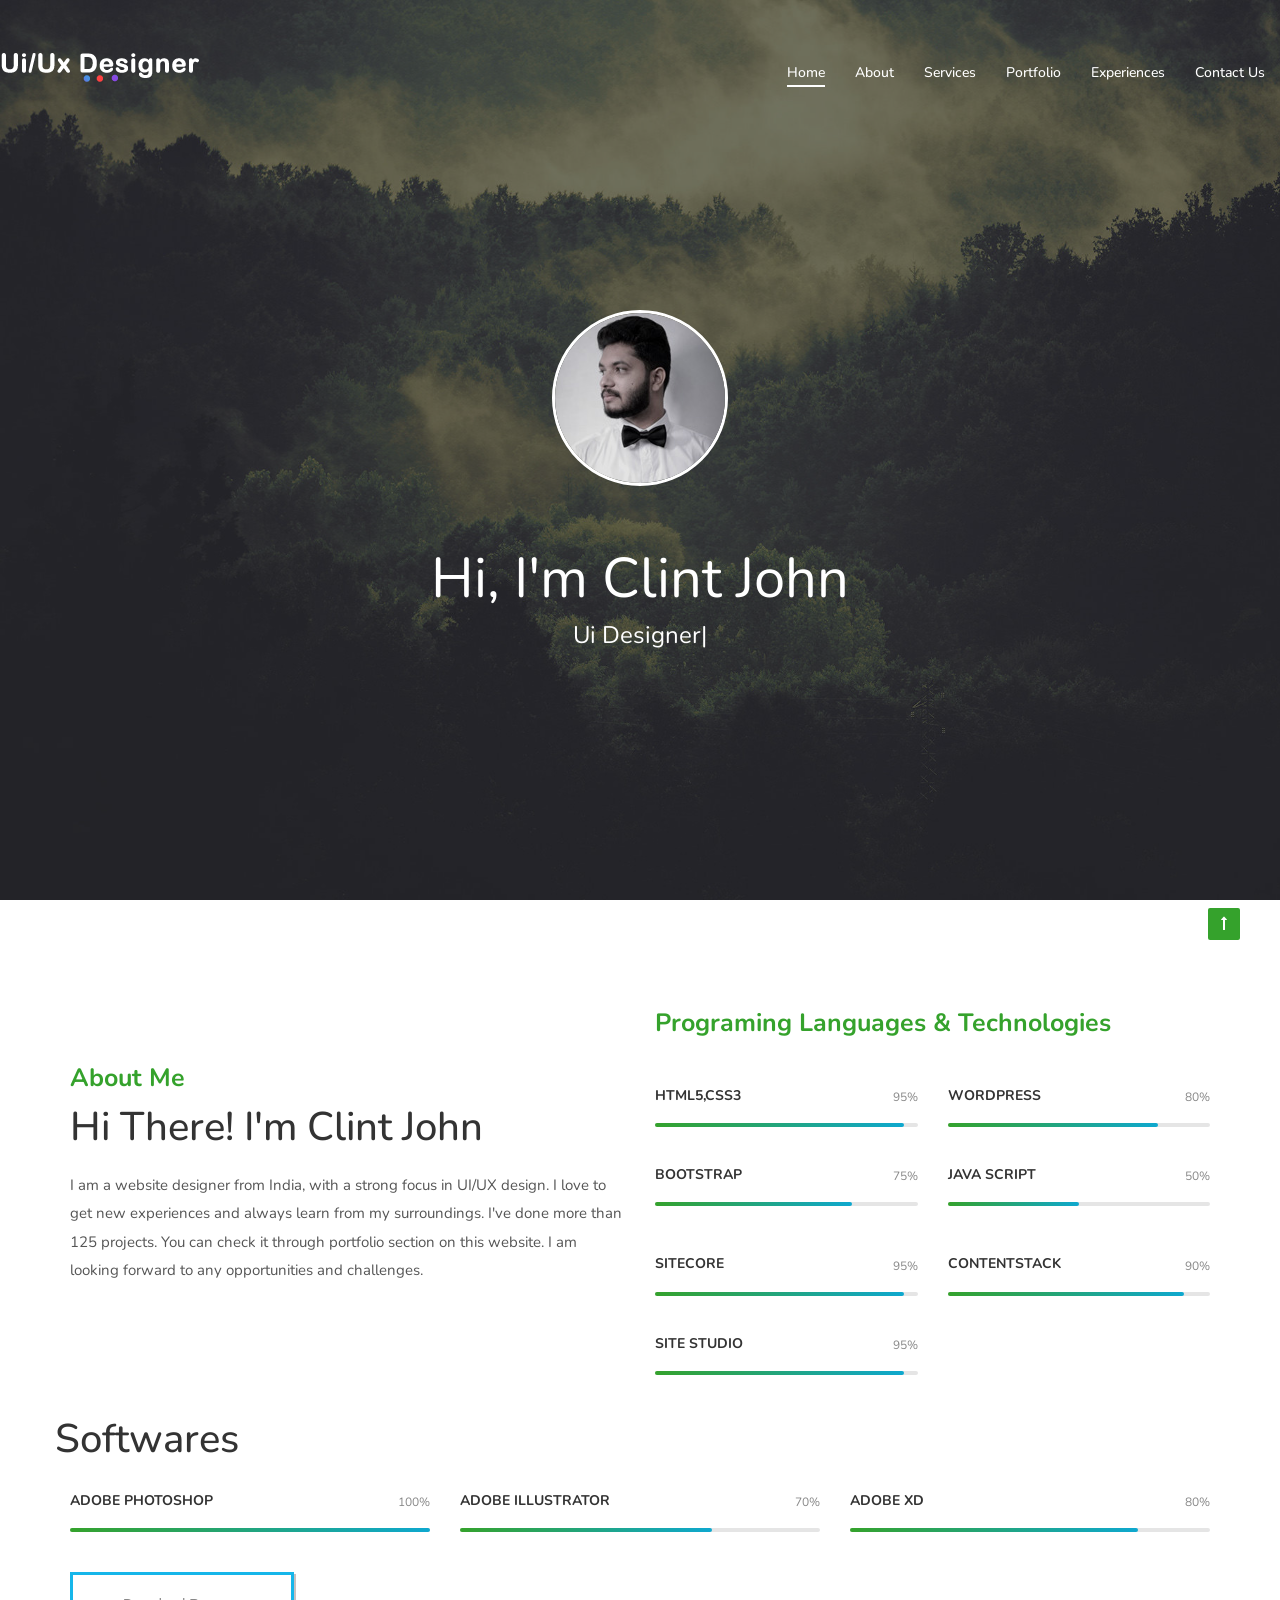
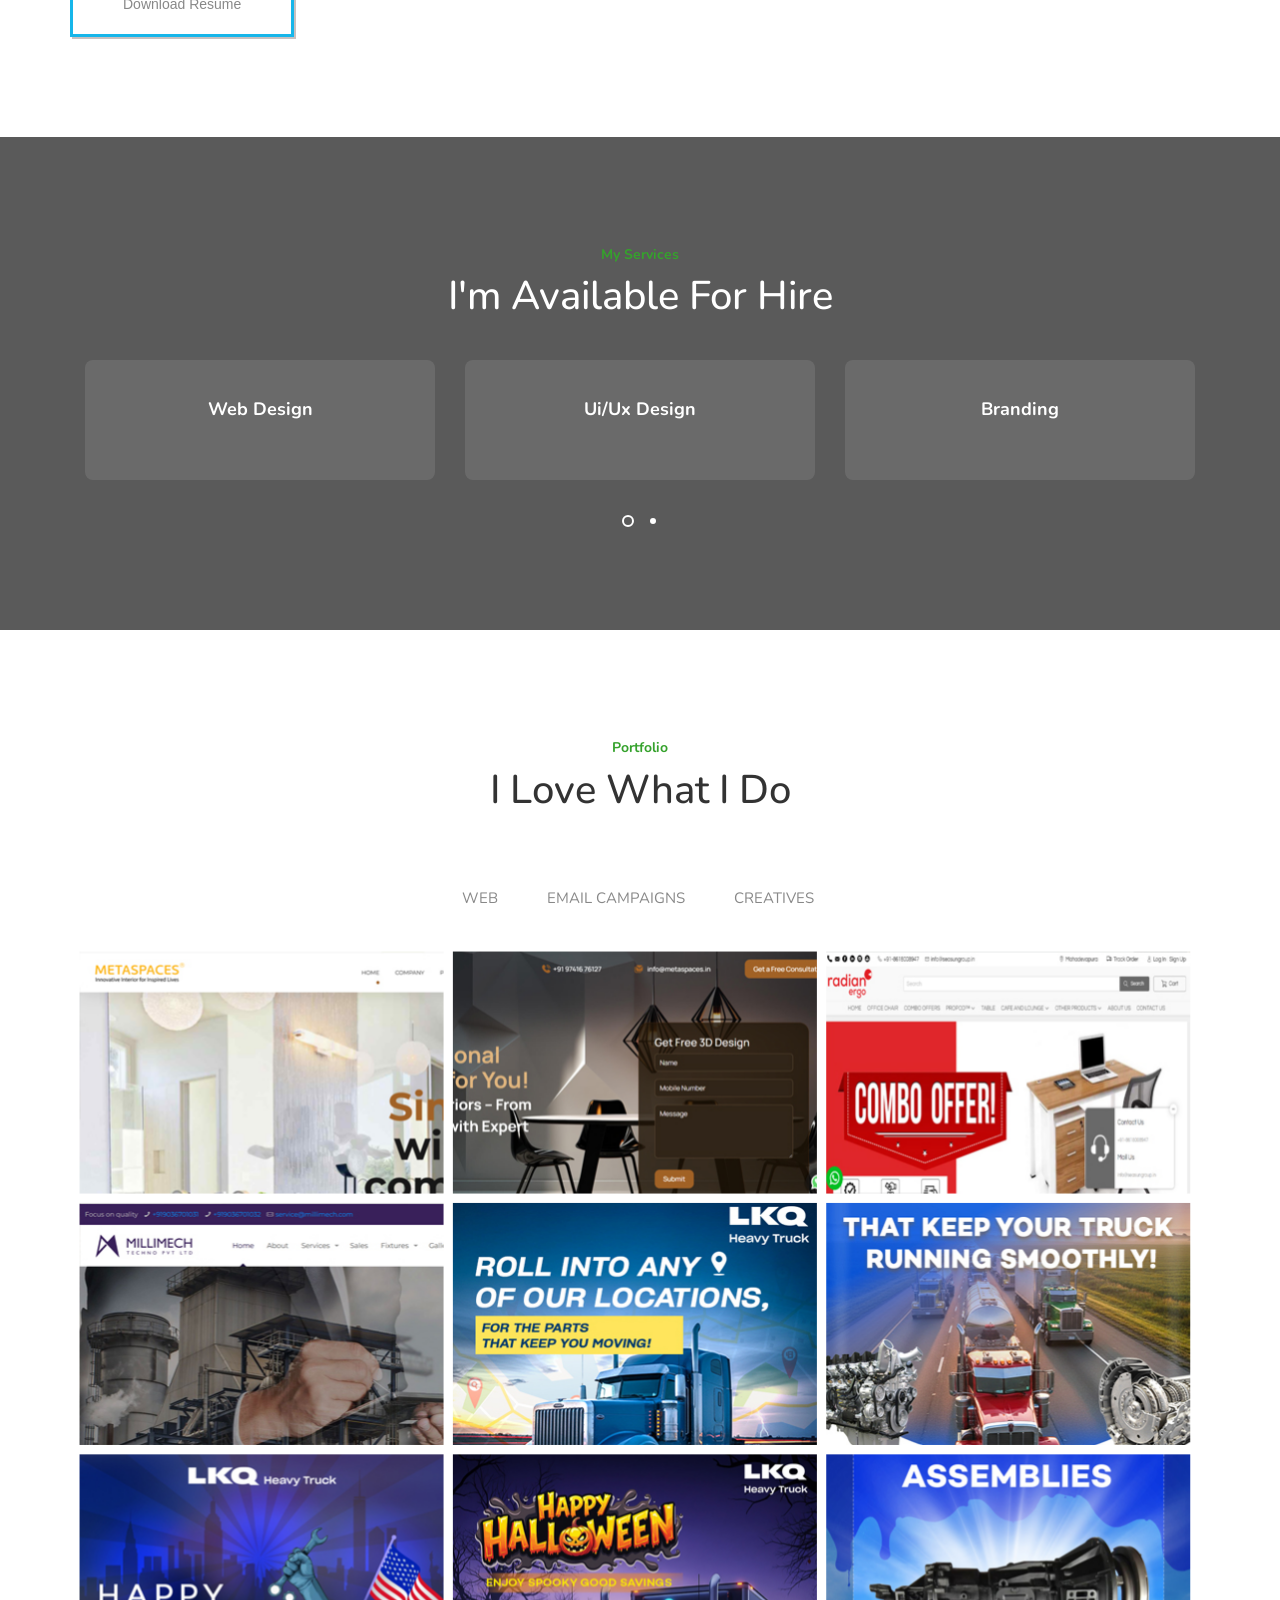
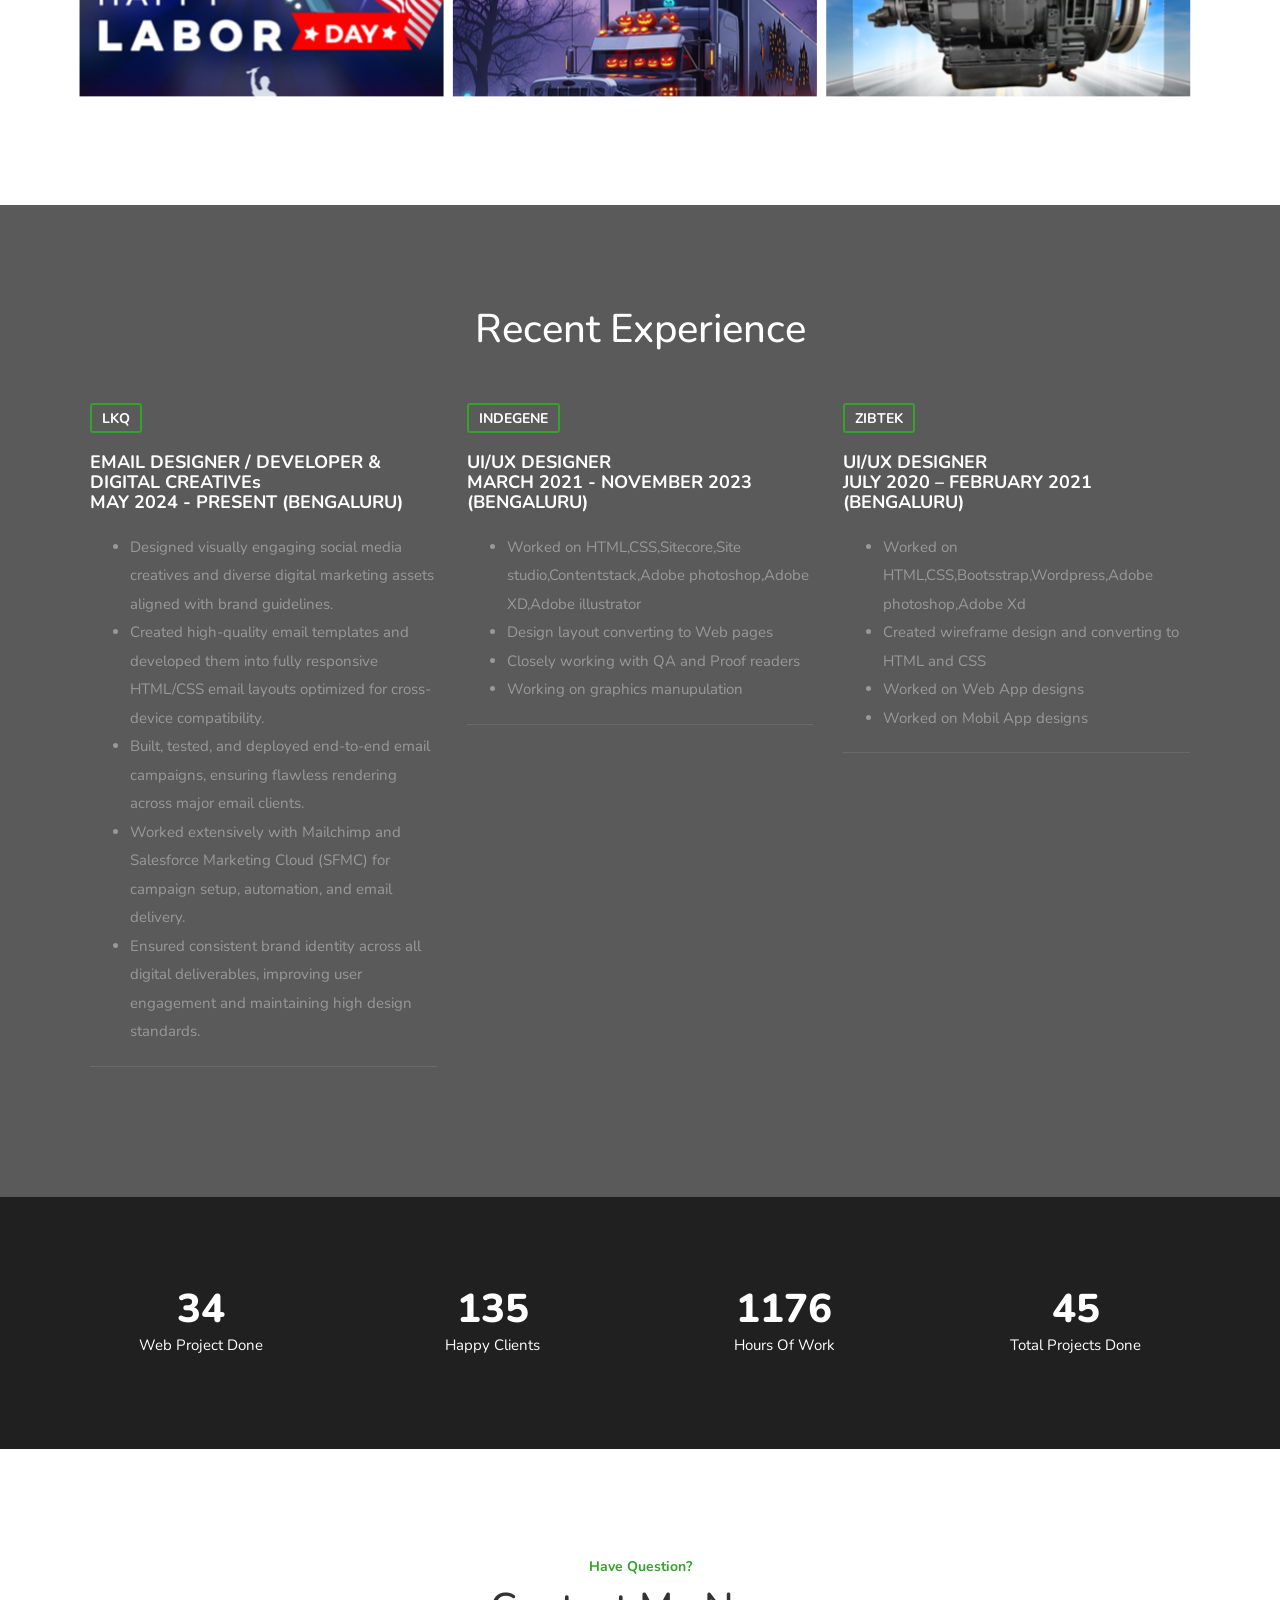
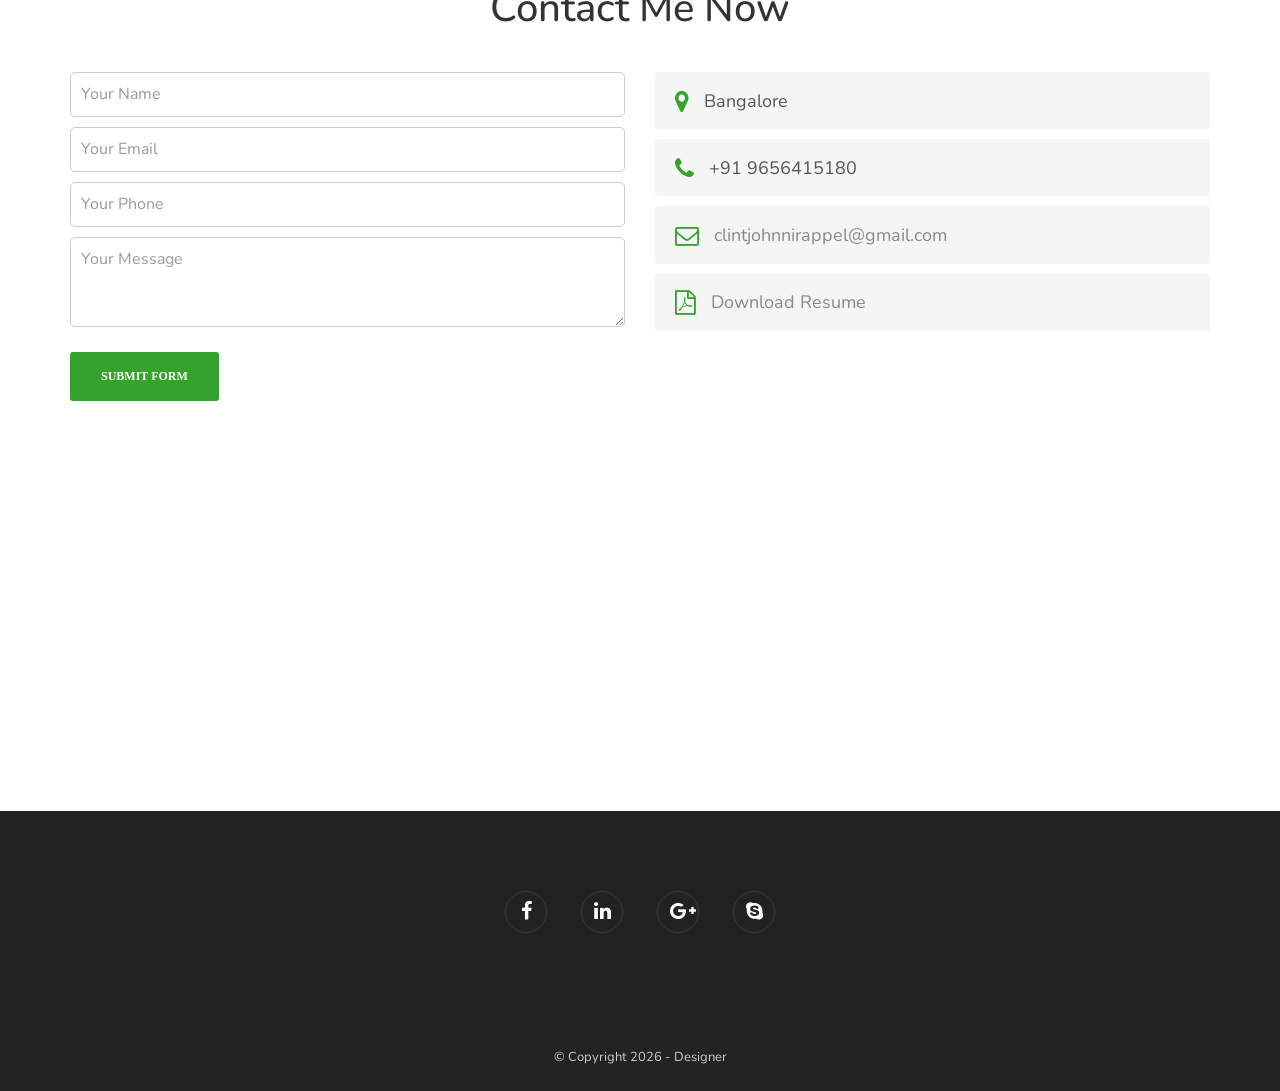
==== commit 5d0c78f1: "Add files via upload latest updates" ====
--- a/index.html
+++ b/index.html
@@ -1,7 +1,5 @@
 <!DOCTYPE html>
 <html lang="en">
-
-
 <head>
 <meta charset="utf-8">
 <title>Personal Portfolio</title>
@@ -9,9 +7,6 @@
 <meta name="description" content="Profession is Personal Portfolio Template">
 <meta name="keywords" content="business, clean, contact form, corporate, cv, light, minimalist, modern, personal, personal profile, portfolio, resume, vcard, virtual card">
 <meta name="author" content="">
-
-
-    
 <link rel="stylesheet" href="css/bootstrap.css" type="text/css">
 <link rel="stylesheet" href="css/animate.css" type="text/css">
 <link rel="stylesheet" href="css/owl.carousel.css" type="text/css">
@@ -27,530 +22,408 @@
 </head>
 
 <body id="homepage">
-<div id="wrapper"> 
+<div id="wrapper">
+
+<!-- header begin -->
+<header>
+  <div class="containe">
+    <div class="row">
+      <div class="col-md-12"> 
+        <!-- logo begin -->
+        <div id="logo"> <a href="#wrapper"> <img class="logo" src="images/logo-light.png" alt=""> <img class="logo-2" src="images/logo-dark.png" alt=""> </a> </div>
+        <!-- logo close --> 
+        
+        <!-- small button begin --> 
+        <span id="menu-btn"></span> 
+        <!-- small button close --> 
+        
+        <!-- mainmenu begin -->
+        <nav>
+          <ul id="mainmenu">
+            <li><a class="active" href="#top">Home<span></span></a></li>
+            <li><a href="#section-about">About<span></span></a></li>
+            <li><a href="#section-services">Services<span></span></a></li>
+            <li><a href="#section-portfolio">Portfolio<span></span></a></li>
+            <li><a href="#section-experiences">Experiences<span></span></a></li>
+            <li><a href="#section-contact">Contact Us<span></span></a></li>
+          </ul>
+        </nav>
+      </div>
+      <!-- mainmenu close --> 
+      
+    </div>
+  </div>
+</header>
+<!-- header close --> 
+
+<!-- content begin -->
+<div id="content" class="no-bottom no-top">
+  <div id="top"></div>
   
-  <!-- header begin -->
-  <header>
-    <div class="containe">
+  <!-- section begin -->
+  <section id="section-hero-2" class="full-height relative no-top no-bottom text-light" data-stellar-background-ratio=".2">
+    <div class="overlay-bg t50">
+      <div class="center-y fadeScroll relative text-center" data-scroll-speed="4">
+        <div class="container">
+          <div class="row">
+            <div class="col-md-8 col-md-offset-2">
+              <div class="spacer-double"></div>
+              <img src="images/pic-profile-1.jpg" class="img-profile img-circle" alt="">
+              <div class="spacer-double"></div>
+              <h1 class="big">Hi, I'm Clint John </h1>
+              <div class="h2_s1 text-white mt10">
+                <div class="typed-strings">
+                  <p>Ui Designer</p>
+                  <p>Ux Developer</p>
+                  <p>Photographer</p>
+                </div>
+                <div class="typed"></div>
+              </div>
+            </div>
+          </div>
+        </div>
+      </div>
+    </div>
+  </section>
+  <!-- section close --> 
+  
+  <!-- section begin -->
+  <section id="section-about">
+    <div class="container relative">
       <div class="row">
-        <div class="col-md-12"> 
-          <!-- logo begin -->
-          <div id="logo"> <a href="#wrapper"> <img class="logo" src="images/logo-light.png" alt=""> <img class="logo-2" src="images/logo-dark.png" alt=""> </a> </div>
-          <!-- logo close --> 
-          
-          <!-- small button begin --> 
-          <span id="menu-btn"></span> 
-          <!-- small button close --> 
-          
-          <!-- mainmenu begin -->
-          <nav>
-            <ul id="mainmenu">
-              <li><a class="active" href="#top">Home<span></span></a></li>
-              <li><a href="#section-about">About<span></span></a></li>
-              <li><a href="#section-services">Services<span></span></a></li>
-              <li><a href="#section-portfolio">Portfolio<span></span></a></li>
-              <li><a href="#section-experiences">Experiences<span></span></a></li>
-              <li><a href="#section-contact">Contact Us<span></span></a></li>
-            </ul>
-          </nav>
-        </div>
-        <!-- mainmenu close --> 
-        
-      </div>
-    </div>
-  </header>
-  <!-- header close --> 
+        <div class="col-lg-6 text-justfy about-down">
+          <h5><span class="id-color h5-extra-size">About Me</span></h5>
+          <h2>Hi There! I'm Clint John</h2>
+          <p>I am a website designer from India, with a strong focus in UI/UX design. I love to get new experiences and always learn from my surroundings. I've done more than 125 projects. You can check it through portfolio section on
+            this website. I am looking forward to any opportunities and challenges. </p>
+        </div>
+        <div class="col-lg-6">
+          <h5><span class="id-color h5-extra-size">Programing Languages & Technologies</span></h5>
+          <div class="spacer-single"></div>
+          <div class="row">
+            <div class="col-md-6">
+              <div class="skill-bar style-2">
+                <h5>HTML5,CSS3</h5>
+                <div class="de-progress">
+                  <div class="value"></div>
+                  <div class="progress-bar" data-value="95%"> </div>
+                </div>
+              </div>
+              <div class="skill-bar style-2">
+                <h5>BOOTSTRAP</h5>
+                <div class="de-progress">
+                  <div class="value"></div>
+                  <div class="progress-bar" data-value="75%"> </div>
+                </div>
+              </div>
+            </div>
+            <div class="col-md-6">
+              <div class="skill-bar style-2">
+                <h5> WORDPRESS</h5>
+                <div class="de-progress">
+                  <div class="value"></div>
+                  <div class="progress-bar" data-value="80%"> </div>
+                </div>
+              </div>
+              <div class="skill-bar style-2">
+                <h5>JAVA SCRIPT </h5>
+                <div class="de-progress">
+                  <div class="value"></div>
+                  <div class="progress-bar" data-value="50%"> </div>
+                </div>
+              </div>
+            </div>
+          </div>
+          <div class="row">
+            <div class="col-md-6">
+              <div class="skill-bar style-2">
+                <h5>SITECORE</h5>
+                <div class="de-progress">
+                  <div class="value"></div>
+                  <div class="progress-bar" data-value="95%"> </div>
+                </div>
+              </div>
+              <div class="skill-bar style-2">
+                <h5>SITE STUDIO</h5>
+                <div class="de-progress">
+                  <div class="value"></div>
+                  <div class="progress-bar" data-value="95%"> </div>
+                </div>
+              </div>
+            </div>
+            <div class="col-md-6">
+              <div class="skill-bar style-2">
+                <h5>CONTENTSTACK</h5>
+                <div class="de-progress">
+                  <div class="value"></div>
+                  <div class="progress-bar" data-value="90%"> </div>
+                </div>
+              </div>
+            </div>
+          </div>
+        </div>
+      </div>
+      <div class="row">
+        <h2>Softwares</h2>
+        <div class="col-md-4">
+          <div class="skill-bar style-2">
+            <h5>ADOBE PHOTOSHOP</h5>
+            <div class="de-progress">
+              <div class="value"></div>
+              <div class="progress-bar" data-value="100%"> </div>
+            </div>
+          </div>
+        </div>
+        <div class="col-md-4">
+          <div class="skill-bar style-2">
+            <h5>ADOBE ILLUSTRATOR</h5>
+            <div class="de-progress">
+              <div class="value"></div>
+              <div class="progress-bar" data-value="70%"> </div>
+            </div>
+          </div>
+        </div>
+        <div class="col-md-4">
+          <div class="skill-bar style-2">
+            <h5>ADOBE XD</h5>
+            <div class="de-progress">
+              <div class="value"></div>
+              <div class="progress-bar" data-value="80%"> </div>
+            </div>
+          </div>
+        </div>
+      </div>
+      <div class="read-more text-center"><a href="images/resume.pdf" target="_blank">Download Resume</a></div>
+    </div>
+  </section>
+  <!-- section close --> 
   
-  <!-- content begin -->
-  <div id="content" class="no-bottom no-top">
-    <div id="top"></div>
-    
-    <!-- section begin -->
-    <section id="section-hero-2" class="full-height relative no-top no-bottom text-light" data-stellar-background-ratio=".2">
-      <div class="overlay-bg t50">
-        <div class="center-y fadeScroll relative text-center" data-scroll-speed="4">
-          <div class="container">
-            <div class="row">
-              <div class="col-md-8 col-md-offset-2">
-                <div class="spacer-double"></div>
-                <img src="images/pic-profile-1.jpg" class="img-profile img-circle" alt="">
-                <div class="spacer-double"></div>
-                <h1 class="big">Hi, I'm Clint John </h1>
-                <div class="h2_s1 text-white mt10">
-                  <div class="typed-strings">
-                    <p>Ui Designer</p>
-                    <p>Ux Developer</p>
-                    <p>Photographer</p>
-                  </div>
-                  <div class="typed"></div>
-                </div>
-              </div>
-            </div>
-          </div>
-        </div>
-      </div>
-    </section>
-    <!-- section close --> 
-    
-    <!-- section begin -->
-    <section id="section-about">
-      <div class="container relative">
-        <div class="row">
-          <div class="col-lg-6 text-justfy about-down">
-            <h5><span class="id-color h5-extra-size">About Me</span></h5>
-            <h2>Hi There! I'm Clint John</h2>
-          
-         
-            <p>I am a website designer from India, with a strong focus in UI/UX design. I love to get new experiences and always learn from my surroundings. I've done more than 125 projects. You can check it through portfolio section on
-              this website. I am looking forward to any opportunities and challenges. </p>
-          
-          </div>
-          
-          
-          <div class="col-lg-6">
-        <h5><span class="id-color h5-extra-size">Programing Languages & Technologies</span></h5>
-        <div class="spacer-single"></div>
-        <div class="row">
-       
-       
-          <div class="col-md-6">
-            <div class="skill-bar style-2">
-              <h5>HTML5,CSS3</h5>
-              <div class="de-progress">
-                <div class="value"></div>
-                <div class="progress-bar" data-value="95%"> </div>
-              </div>
-            </div>
-            <div class="skill-bar style-2">
-              <h5>BOOTSTRAP</h5>
-              <div class="de-progress">
-                <div class="value"></div>
-                <div class="progress-bar" data-value="75%"> </div>
-              </div>
-            </div>
-          </div>
-          <div class="col-md-6">
-            <div class="skill-bar style-2">
-              <h5> WORDPRESS</h5>
-              <div class="de-progress">
-                <div class="value"></div>
-                <div class="progress-bar" data-value="80%"> </div>
-              </div>
-            </div>
-            <div class="skill-bar style-2">
-              <h5>JAVA SCRIPT </h5>
-              <div class="de-progress">
-                <div class="value"></div>
-                <div class="progress-bar" data-value="50%"> </div>
-              </div>
-            </div>
-          </div>
-          
-        </div>
-			  
-			<div class="row">
-       
-       
-          <div class="col-md-6">
-            <div class="skill-bar style-2">
-              <h5>SITECORE</h5>
-              <div class="de-progress">
-                <div class="value"></div>
-                <div class="progress-bar" data-value="95%"> </div>
-              </div>
-            </div>
-            <div class="skill-bar style-2">
-              <h5>SITE STUDIO</h5>
-              <div class="de-progress">
-                <div class="value"></div>
-                <div class="progress-bar" data-value="95%"> </div>
-              </div>
-            </div>
-          </div>
-          <div class="col-md-6">
-            <div class="skill-bar style-2">
-              <h5>CONTENTSTACK</h5>
-              <div class="de-progress">
-                <div class="value"></div>
-                <div class="progress-bar" data-value="90%"> </div>
-              </div>
-            </div>
-           
-          </div>
-          
-        </div>  
-			  
-			  
-        
-        </div>
-         
-          
-    </div>
-    
-    
-        
-        
-        <div class="row">
-         <h2>Softwares</h2>
-          <div class="col-md-4">
-            <div class="skill-bar style-2">
-              <h5>ADOBE PHOTOSHOP</h5>
-              <div class="de-progress">
-                <div class="value"></div>
-                <div class="progress-bar" data-value="100%"> </div>
-              </div>
-            </div>
-            </div>
-            
-             <div class="col-md-4">
-            <div class="skill-bar style-2">
-              <h5>ADOBE ILLUSTRATOR</h5>
-              <div class="de-progress">
-                <div class="value"></div>
-                <div class="progress-bar" data-value="70%"> </div>
-              </div>
-            </div>
-          </div>
-          <div class="col-md-4">
-            <div class="skill-bar style-2">
-              <h5>ADOBE XD</h5>
-              <div class="de-progress">
-                <div class="value"></div>
-                <div class="progress-bar" data-value="80%"> </div>
-              </div>
-            </div>
-            
-          </div>
-          
-        </div>
-        
-       <div class="read-more text-center"><a href="images/resume.pdf" target="_blank">Download Resume</a></div>
-        
-        
-        
-      </div>
-    </section>
-    <!-- section close --> 
-    
-    <!-- section begin -->
-    <section id="section-services" class="no-top no-bottom text-light index-2" data-stellar-background-ratio=".2">
-      <div class="overlay-solid">
-        <div class="overlay-bg t70">
-          <div class="container">
-            <div class="row">
-              <div class="col-md-12 text-center">
-                <h5><span class="id-color">My Services</span></h5>
-                <h2>I'm Available For Hire</h2>
-                <div id="carousel-3" class="sequence" data-anim="fadeInUp"> 
-                  
-                  <!-- feature box begin -->
-                  <div class="feature-box col-md-4 carousel-item sq-item wow">
-                    <div class="inner"> <i class="icon_lightbulb_alt id-color"></i>
-                      <div class="text">
-                        <h3>Web Design</h3>
-                       </div>
-                    </div>
-                  </div>
-                  <!-- feature box close --> 
-                  
-                  <!-- feature box begin -->
-                  <div class="feature-box col-md-4 carousel-item sq-item wow">
-                    <div class="inner"> <i class="icon_datareport id-color"></i>
-                      <div class="text">
-                        <h3>Ui/Ux Design</h3>
-                         </div>
-                    </div>
-                  </div>
-                  <!-- feature box close --> 
-                  
-                  <!-- feature box begin -->
-                  
-                  
-                  <div class="feature-box col-md-4 carousel-item sq-item wow">
-                    <div class="inner"> <i class="icon_tag_alt id-color"></i>
-                      <div class="text">
-                        <h3>Branding</h3>
-                       </div>
-                    </div>
-                  </div>
-                  
-                  
-                  
-                  <!-- feature box close --> 
-                  
-                  <!-- feature box begin -->
-                  
-                  <div class="feature-box col-md-4 carousel-item sq-item wow">
-                    <div class="inner"> <i class="icon_camera_alt id-color"></i>
-                      <div class="text">
-                        <h3>Photography</h3>
-                        </div>
-                    </div>
-                  </div>
-                  
-                  <!-- feature box close --> 
-                  
-                  <!-- feature box begin -->
-                  <div class="feature-box col-md-4 carousel-item sq-item wow">
-                    <div class="inner"> <i class="icon_pencil-edit id-color"></i>
-                      <div class="text">
-                        <h3>Development</h3>
-                       </div>
-                    </div>
-                  </div>
-                  <!-- feature box close --> 
-                  
-                  <!-- feature box begin -->
-                  <div class="feature-box col-md-4 carousel-item sq-item wow">
-                    <div class="inner"> <i class="icon_search id-color"></i>
-                      <div class="text">
-                        <h3>SEO</h3>
-                       </div>
-                    </div>
-                  </div>
-                  <!-- feature box close --> 
-                  
-                </div>
-              </div>
-            </div>
-          </div>
-        </div>
-      </div>
-    </section>
-    <!-- section close --> 
-    
-    <!-- section begin -->
-    <section id="section-portfolio">
-      <div class="container"> 
-        
-        <!-- portfolio filter begin -->
-        <div class="row">
-          <div class="col-md-12 text-center">
-            <h5><span class="id-color">Portfolio</span></h5>
-            <h2>I Love What I Do</h2>
-          </div>
-          <div class="col-md-12 text-center mt50">
-            <ul id="filters">
-              
-              <li><a href="#" data-filter=".web">WEB</a></li>
-              <li><a href="#" data-filter=".wordpress">EMAIL CAMPAIGNS</a></li>
-               <li><a href="#" data-filter=".design">CREATIVES</a></li>
-			
-             
-            </ul>
-            <div id="gallery" class="gallery full-gallery de-gallery pf_full_width pf_3_cols grid sequence"> 
-              
-              <!-- gallery item -->
-              
-              <div class="item web  gallery-item">
-                <div class="picframe wow"> <a  href="projects.html" target="_blank"> <span class="overlay"> <span class="pf_text"> <span class="project-name">View More</span> </span> </span> <img src="images/web1.jpg" alt="" /> </a> </div>
-                
-              </div>
-              <!-- close gallery item --> 
-       
-               <!-- gallery item -->
-              
-              <div class="item web  gallery-item">
-                <div class="picframe wow"> <a  href="projects.html" target="_blank"> <span class="overlay"> <span class="pf_text"> <span class="project-name">View More</span> </span> </span> <img src="images/web2.jpg" alt="" /> </a> </div>
-                
-              </div>
-              <!-- close gallery item --> 
-           
-               <!-- gallery item -->
-              
-              <div class="item web  gallery-item">
-                <div class="picframe wow"> <a  href="projects.html" target="_blank"> <span class="overlay"> <span class="pf_text"> <span class="project-name">View More</span> </span> </span> <img src="images/web3.jpg" alt="" /> </a> </div>
-                
-              </div>
-              <!-- close gallery item --> 
-              
- 
-              
-         
-              
-              
-              
-              
-                <!-- gallery item -->
-              <div class="item  wordpress gallery-item">
-                <div class="picframe wow"> <a  href="projects.html" target="_blank"> <span class="overlay"> <span class="pf_text"> <span class="project-name">View More</span> </span> </span> <img src="images/wordpress1.jpg" alt="" /> </a> </div>
-              </div>
-              <!-- close gallery item --> 
-              
-              
-              <!-- gallery item -->
-              <div class="item  wordpress gallery-item">
-                <div class="picframe wow"> <a  href="projects.html" target="_blank"> <span class="overlay"> <span class="pf_text"> <span class="project-name">View More</span> </span> </span> <img src="images/wordpress2.jpg" alt="" /> </a> </div>
-              </div>
-              <!-- close gallery item --> 
-              
-              
-              <!-- gallery item -->
-              <div class="item  wordpress gallery-item">
-                <div class="picframe wow"> <a  href="projects.html" target="_blank"> <span class="overlay"> <span class="pf_text"> <span class="project-name">View More</span> </span> </span> <img src="images/wordpress3.jpg" alt="" /> </a> </div>
-              </div>
-              <!-- close gallery item --> 
-              
-              
-              
-              
-              
-              
-              
-              
-                 <!-- gallery item -->
-              <div class="item design gallery-item">
-                <div class="picframe wow"> <a  href="projects.html" target="_blank"> <span class="overlay"> <span class="pf_text"> <span class="project-name">View More</span> </span> </span> <img src="images/sm1t.jpg" alt="" /> </a> </div>
-              </div>
-              <!-- close gallery item --> 
-              
-              
-             
-                 <!-- gallery item -->
-              <div class="item design gallery-item">
-                <div class="picframe wow"> <a  href="projects.html" target="_blank"> <span class="overlay"> <span class="pf_text"> <span class="project-name">View More</span> </span> </span> <img src="images/sm2t.jpg" alt="" /> </a> </div>
-              </div>
-              <!-- close gallery item --> 
-              
-              
-             
-                 <!-- gallery item -->
-              <div class="item design gallery-item">
-                <div class="picframe wow"> <a  href="projects.html" target="_blank"> <span class="overlay"> <span class="pf_text"> <span class="project-name">View More</span> </span> </span> <img src="images/sm3t.jpg" alt="" /> </a> </div>
-              </div>
-              <!-- close gallery item --> 
-              
-              
-              
-				
-				
-			
-				
-			
-				
-			
-            
-            
-              
-              <!-- gallery item --
-              <div class="item photography gallery-item">
-                <div class="picframe wow"> <a class="image-popup" href="images/portfolio/pf%20(2).jpg"> <span class="overlay"> <span class="pf_text"> <span class="project-name">Project Name</span> </span> </span> <img src="images/portfolio/pf%20(2).jpg" alt="" /> </a> </div>
-              </div>
-              <!-- close gallery item --
-              
-              
-                <!-- gallery item --
-              <div class="item photography gallery-item">
-                <div class="picframe wow"> <a class="image-popup" href="images/portfolio/pf%20(2).jpg"> <span class="overlay"> <span class="pf_text"> <span class="project-name">Project Name</span> </span> </span> <img src="images/portfolio/pf%20(2).jpg" alt="" /> </a> </div>
-              </div>
-              <!-- close gallery item --
-              
-              
-                <!-- gallery item --
-              <div class="item photography gallery-item">
-                <div class="picframe wow"> <a class="image-popup" href="images/portfolio/pf%20(2).jpg"> <span class="overlay"> <span class="pf_text"> <span class="project-name">Project Name</span> </span> </span> <img src="images/portfolio/pf%20(2).jpg" alt="" /> </a> </div>
-              </div>
-              <!-- close gallery item --> 
-              
-          
-            </div>
-            
-    
-            
-          </div>
-          <!-- portfolio filter close --> 
-          
-        </div>
-      </div>
-    </section>
-    <!-- section close --> 
-    
-    <!-- section begin -->
-    <section id="section-experiences" class="no-top no-bottom text-light index-2" data-stellar-background-ratio=".2">
-      <div class="overlay-solid">
+  <!-- section begin -->
+  <section id="section-services" class="no-top no-bottom text-light index-2" data-stellar-background-ratio=".2">
+    <div class="overlay-solid">
       <div class="overlay-bg t70">
         <div class="container">
           <div class="row">
-            <h2 class="text-center">Recent Experience</h2>
-            <div class="padding20 wow fadeInRight">
-				
-				 <div class="col-md-4">
-                <div class="exp-box">
-                  <h5>INDEGENE</h5>
-                  <h3>UI/UX DESIGNER<br>
-                    FEB 2017 - MAR 2018 (CALICUT) </h3>
-                  <ul>
-                    <li>Worked on HTML,CSS,Sitecore,Site studio,Contentstack,Adobe photoshop,Adobe XD,Adobe illustrator</li>
-                    <li>Design layout converting to Web pages</li>
-                    <li>Closely working with QA and Proof readers </li>
-                    <li>Working on graphics manupulation</li>
-                  </ul>
-                </div>
-              </div>
-				
-				<div class="col-md-4">
-                <div class="exp-box">
-                  <h5>ZIBTEK</h5>
-                  <h3>UI/UX DESIGNER<br>
-                    JANUARY 2020 - JULY 2020(BENGALURU)</h3>
-                  <ul>
-                    <li>Worked on HTML,CSS,Bootsstrap,Wordpress,Adobe photoshop,Adobe Xd</li>
-                    <li>Created wireframe design and converting to HTML and CSS</li>
-                    <li>Worked on Web App designs</li>
-                    <li> Worked on Mobil App designs</li>
-                    
-                  </ul>
-                </div>
-              </div>			
-              <div class="col-md-4">
-                <div class="exp-box">
-                  <h5>GOOGLERANK</h5>
-                  <h3>UI/UX DESIGNER<br>
-                    JULY 2018 - JANUARY 2020 (BENGALURU)</h3>
-                  <ul>
-                    <li>Worked on HTML,CSS,Bootsstrap,Wordpress,Adobe photoshop,Adobe Illustrator</li>
-                    <li>Created Photoshoap layout and converting to HTML and CSS</li>
-                    <li> Created Wordpress Web sites</li>
-                    <li> Server Maintenance</li>
-                    <li> worked on graphic desiner</li>
-                    <li> Small awarnes of Seo</li>
-                  </ul>
-                </div>
-              </div>
-             
-            </div>
-          </div>
-          <div class="row">
-            <h2 class="text-center">Education</h2>
-            <div class="padding20 wow fadeInRight">
-              <div class="col-md-4">
-                <div class="exp-box">
-                  <h5> BSC.MULTIMEDIA</h5>
-                  <h3>ANNAMALAI UNIVERSITY<br>
-                    IMAGE INFOTAINMENT LTD </h3>
-                </div>
-              </div>
-              <div class="col-md-4">
-                <div class="exp-box">
-                  <h5>ADVANCED WEB DESIGNING</h5>
-                  <h3>OTWO DESIGNS </h3>
-                </div>
-              </div>
-              <div class="col-md-4">
-                <div class="exp-box">
-                  <h5>PLUS TWO SANTHOME HIGHER SECONDARY</h5>
-                  <h3>+2 HSC Chemistry, Biology, Physics, Mathematics,
-                    English, Hindi </h3>
-                </div>
-              </div>
-            </div>
-          </div>
-        </div>
-      </div>
+            <div class="col-md-12 text-center">
+              <h5><span class="id-color">My Services</span></h5>
+              <h2>I'm Available For Hire</h2>
+              <div id="carousel-3" class="sequence" data-anim="fadeInUp"> 
+                
+                <!-- feature box begin -->
+                <div class="feature-box col-md-4 carousel-item sq-item wow">
+                  <div class="inner">
+                    <div class="text">
+                      <h3>Web Design</h3>
+                    </div>
+                  </div>
+                </div>
+                <!-- feature box close --> 
+                
+                <!-- feature box begin -->
+                <div class="feature-box col-md-4 carousel-item sq-item wow">
+                  <div class="inner">
+                    <div class="text">
+                      <h3>Ui/Ux Design</h3>
+                    </div>
+                  </div>
+                </div>
+                <!-- feature box close --> 
+                
+                <!-- feature box begin -->
+                
+                <div class="feature-box col-md-4 carousel-item sq-item wow">
+                  <div class="inner">
+                    <div class="text">
+                      <h3>Branding</h3>
+                    </div>
+                  </div>
+                </div>
+                
+                <!-- feature box close --> 
+                
+                <!-- feature box begin -->
+                
+                <div class="feature-box col-md-4 carousel-item sq-item wow">
+                  <div class="inner">
+                    <div class="text">
+                      <h3>Photography</h3>
+                    </div>
+                  </div>
+                </div>
+                
+                <!-- feature box close --> 
+                
+                <!-- feature box begin -->
+                <div class="feature-box col-md-4 carousel-item sq-item wow">
+                  <div class="inner">
+                    <div class="text">
+                      <h3>Development</h3>
+                    </div>
+                  </div>
+                </div>
+                <!-- feature box close --> 
+                
+                <!-- feature box begin -->
+                <div class="feature-box col-md-4 carousel-item sq-item wow">
+                  <div class="inner">
+                    <div class="text">
+                      <h3>SEO</h3>
+                    </div>
+                  </div>
+                </div>
+                <!-- feature box close --> 
+                
+              </div>
+            </div>
+          </div>
+        </div>
+      </div>
+    </div>
+  </section>
+  <!-- section close --> 
+  
+  <!-- section begin -->
+  <section id="section-portfolio">
+    <div class="container"> 
+      
+      <!-- portfolio filter begin -->
+      <div class="row">
+        <div class="col-md-12 text-center">
+          <h5><span class="id-color">Portfolio</span></h5>
+          <h2>I Love What I Do</h2>
+        </div>
+        <div class="col-md-12 text-center mt50">
+          <ul id="filters">
+            <li><a href="#" data-filter=".web">WEB</a></li>
+            <li><a href="#" data-filter=".wordpress">EMAIL CAMPAIGNS</a></li>
+            <li><a href="#" data-filter=".design">CREATIVES</a></li>
+          </ul>
+          <div id="gallery" class="gallery full-gallery de-gallery pf_full_width pf_3_cols grid sequence"> 
+            
+            <!-- gallery item -->
+            
+            <div class="item web  gallery-item">
+              <div class="picframe wow"> <a  href="projects.html" target="_blank"> <span class="overlay"> <span class="pf_text"> <span class="project-name">View More</span> </span> </span> <img src="images/web1.jpg" alt="" /> </a> </div>
+            </div>
+            <!-- close gallery item --> 
+            
+            <!-- gallery item -->
+            
+            <div class="item web  gallery-item">
+              <div class="picframe wow"> <a  href="projects.html" target="_blank"> <span class="overlay"> <span class="pf_text"> <span class="project-name">View More</span> </span> </span> <img src="images/web2.jpg" alt="" /> </a> </div>
+            </div>
+            <!-- close gallery item --> 
+            
+            <!-- gallery item -->
+            
+            <div class="item web  gallery-item">
+              <div class="picframe wow"> <a  href="projects.html" target="_blank"> <span class="overlay"> <span class="pf_text"> <span class="project-name">View More</span> </span> </span> <img src="images/web3.jpg" alt="" /> </a> </div>
+            </div>
+            <!-- close gallery item --> 
+            
+            <!-- gallery item -->
+            <div class="item  wordpress gallery-item">
+              <div class="picframe wow"> <a  href="projects.html" target="_blank"> <span class="overlay"> <span class="pf_text"> <span class="project-name">View More</span> </span> </span> <img src="images/wordpress1.jpg" alt="" /> </a> </div>
+            </div>
+            <!-- close gallery item --> 
+            
+            <!-- gallery item -->
+            <div class="item  wordpress gallery-item">
+              <div class="picframe wow"> <a  href="projects.html" target="_blank"> <span class="overlay"> <span class="pf_text"> <span class="project-name">View More</span> </span> </span> <img src="images/wordpress2.jpg" alt="" /> </a> </div>
+            </div>
+            <!-- close gallery item --> 
+            
+            <!-- gallery item -->
+            <div class="item  wordpress gallery-item">
+              <div class="picframe wow"> <a  href="projects.html" target="_blank"> <span class="overlay"> <span class="pf_text"> <span class="project-name">View More</span> </span> </span> <img src="images/wordpress3.jpg" alt="" /> </a> </div>
+            </div>
+            <!-- close gallery item --> 
+            
+            <!-- gallery item -->
+            <div class="item design gallery-item">
+              <div class="picframe wow"> <a  href="projects.html" target="_blank"> <span class="overlay"> <span class="pf_text"> <span class="project-name">View More</span> </span> </span> <img src="images/sm1t.jpg" alt="" /> </a> </div>
+            </div>
+            <!-- close gallery item --> 
+            
+            <!-- gallery item -->
+            <div class="item design gallery-item">
+              <div class="picframe wow"> <a  href="projects.html" target="_blank"> <span class="overlay"> <span class="pf_text"> <span class="project-name">View More</span> </span> </span> <img src="images/sm2t.jpg" alt="" /> </a> </div>
+            </div>
+            <!-- close gallery item --> 
+            
+            <!-- gallery item -->
+            <div class="item design gallery-item">
+              <div class="picframe wow"> <a  href="projects.html" target="_blank"> <span class="overlay"> <span class="pf_text"> <span class="project-name">View More</span> </span> </span> <img src="images/sm3t.jpg" alt="" /> </a> </div>
+            </div>
+            <!-- close gallery item --> 
+            
+          </div>
+        </div>
+        <!-- portfolio filter close --> 
+        
+      </div>
+    </div>
+  </section>
+  <!-- section close -- Proverbs 3:5-6>
+    
+    <!-- section begin -->
+  <section id="section-experiences" class="no-top no-bottom text-light index-2" data-stellar-background-ratio=".2">
+  <div class="overlay-solid">
+    <div class="overlay-bg t70">
+      <div class="container">
+        <div class="row">
+          <h2 class="text-center">Recent Experience</h2>
+          <div class="padding20 wow fadeInRight">
+            <div class="col-md-4">
+              <div class="exp-box">
+                <h5>LKQ</h5>
+                <h3>EMAIL DESIGNER / DEVELOPER & DIGITAL CREATIVEs<br>
+                  MAY 2024 - PRESENT (BENGALURU) </h3>
+                <ul>
+                  <li> Designed visually engaging social media creatives and diverse digital marketing    
+                    assets aligned with brand guidelines.</li>
+                  <li> Created high-quality email templates and developed them into fully responsive                 
+                    HTML/CSS email layouts optimized for cross-device compatibility.</li>
+                  <li> Built, tested, and deployed end-to-end email campaigns, ensuring flawless rendering                                                                                                                  
+                    across major email clients.</li>
+                  <li>Worked extensively with Mailchimp and Salesforce Marketing Cloud (SFMC) for     
+                    campaign setup, automation, and email delivery.</li>
+                  <li>Ensured consistent brand identity across all digital deliverables, improving user                                    engagement and maintaining high design standards.</li>
+                </ul>
+              </div>
+            </div>
+            <div class="col-md-4">
+              <div class="exp-box">
+                <h5>INDEGENE</h5>
+                <h3>UI/UX DESIGNER<br>
+                   MARCH 2021  - NOVEMBER 2023  (BENGALURU) </h3>
+                <ul>
+                  <li>Worked on HTML,CSS,Sitecore,Site studio,Contentstack,Adobe photoshop,Adobe XD,Adobe illustrator</li>
+                  <li>Design layout converting to Web pages</li>
+                  <li>Closely working with QA and Proof readers </li>
+                  <li>Working on graphics manupulation</li>
+                </ul>
+              </div>
+            </div>
+            <div class="col-md-4">
+              <div class="exp-box">
+                <h5>ZIBTEK</h5>
+                <h3>UI/UX DESIGNER<br>
+                  JULY 2020 – FEBRUARY 2021 (BENGALURU)</h3>
+                <ul>
+                  <li>Worked on HTML,CSS,Bootsstrap,Wordpress,Adobe photoshop,Adobe Xd</li>
+                  <li>Created wireframe design and converting to HTML and CSS</li>
+                  <li>Worked on Web App designs</li>
+                  <li> Worked on Mobil App designs</li>
+                </ul>
+              </div>
+            </div>
+          </div>
+        </div>
+      </div>
+    </div>
     </section>
     <!-- section close --> 
-    
-    
     
     <!-- section begin -->
     <section id="section-fun-facts" class="pt60 pb60 text-light" data-bgcolor="#202020">
@@ -589,7 +462,7 @@
             <h5><span class="id-color">Have Question?</span></h5>
             <h2>Contact Me Now</h2>
           </div>
-          <div class="col-md-6">
+          <div class="col-md-6"> 
             <!-- NOTE: Replace YOUR_FORMSPREE_ID below. Sign up free at https://formspree.io, create a form, and paste your form ID -->
             <form name="contactForm" id='contact_form' class="s3" method="post" action='https://formspree.io/f/YOUR_FORMSPREE_ID'>
               <div class="field-set">
@@ -635,14 +508,14 @@
     <div class="container text-center text-light">
       <div class="row">
         <div class="col-md-12">
-          <div class="social-icons big"> <a href="#"><i class="fa fa-facebook fa-lg"></i></a> <a href="#"><i class="fa fa-linkedin fa-lg"></i></a> <a href="#"><i class="fa fa-google-plus fa-lg"></i></a> <a href="#"><i class="fa fa-skype fa-lg"></i></a>  </div>
+          <div class="social-icons big"> <a href="#"><i class="fa fa-facebook fa-lg"></i></a> <a href="#"><i class="fa fa-linkedin fa-lg"></i></a> <a href="#"><i class="fa fa-google-plus fa-lg"></i></a> <a href="#"><i class="fa fa-skype fa-lg"></i></a> </div>
         </div>
       </div>
     </div>
     <div class="subfooter">
       <div class="container text-center">
         <div class="row">
-          <div class="col-md-12"> &copy; Copyright 2019 - Designer </div>
+          <div class="col-md-12"> &copy; Copyright 2026 - Designer </div>
         </div>
       </div>
     </div>
@@ -674,6 +547,4 @@
 <script src="js/typed-custom.js"></script> 
 <script src="js/designesia.js"></script>
 </body>
-
-
 </html>
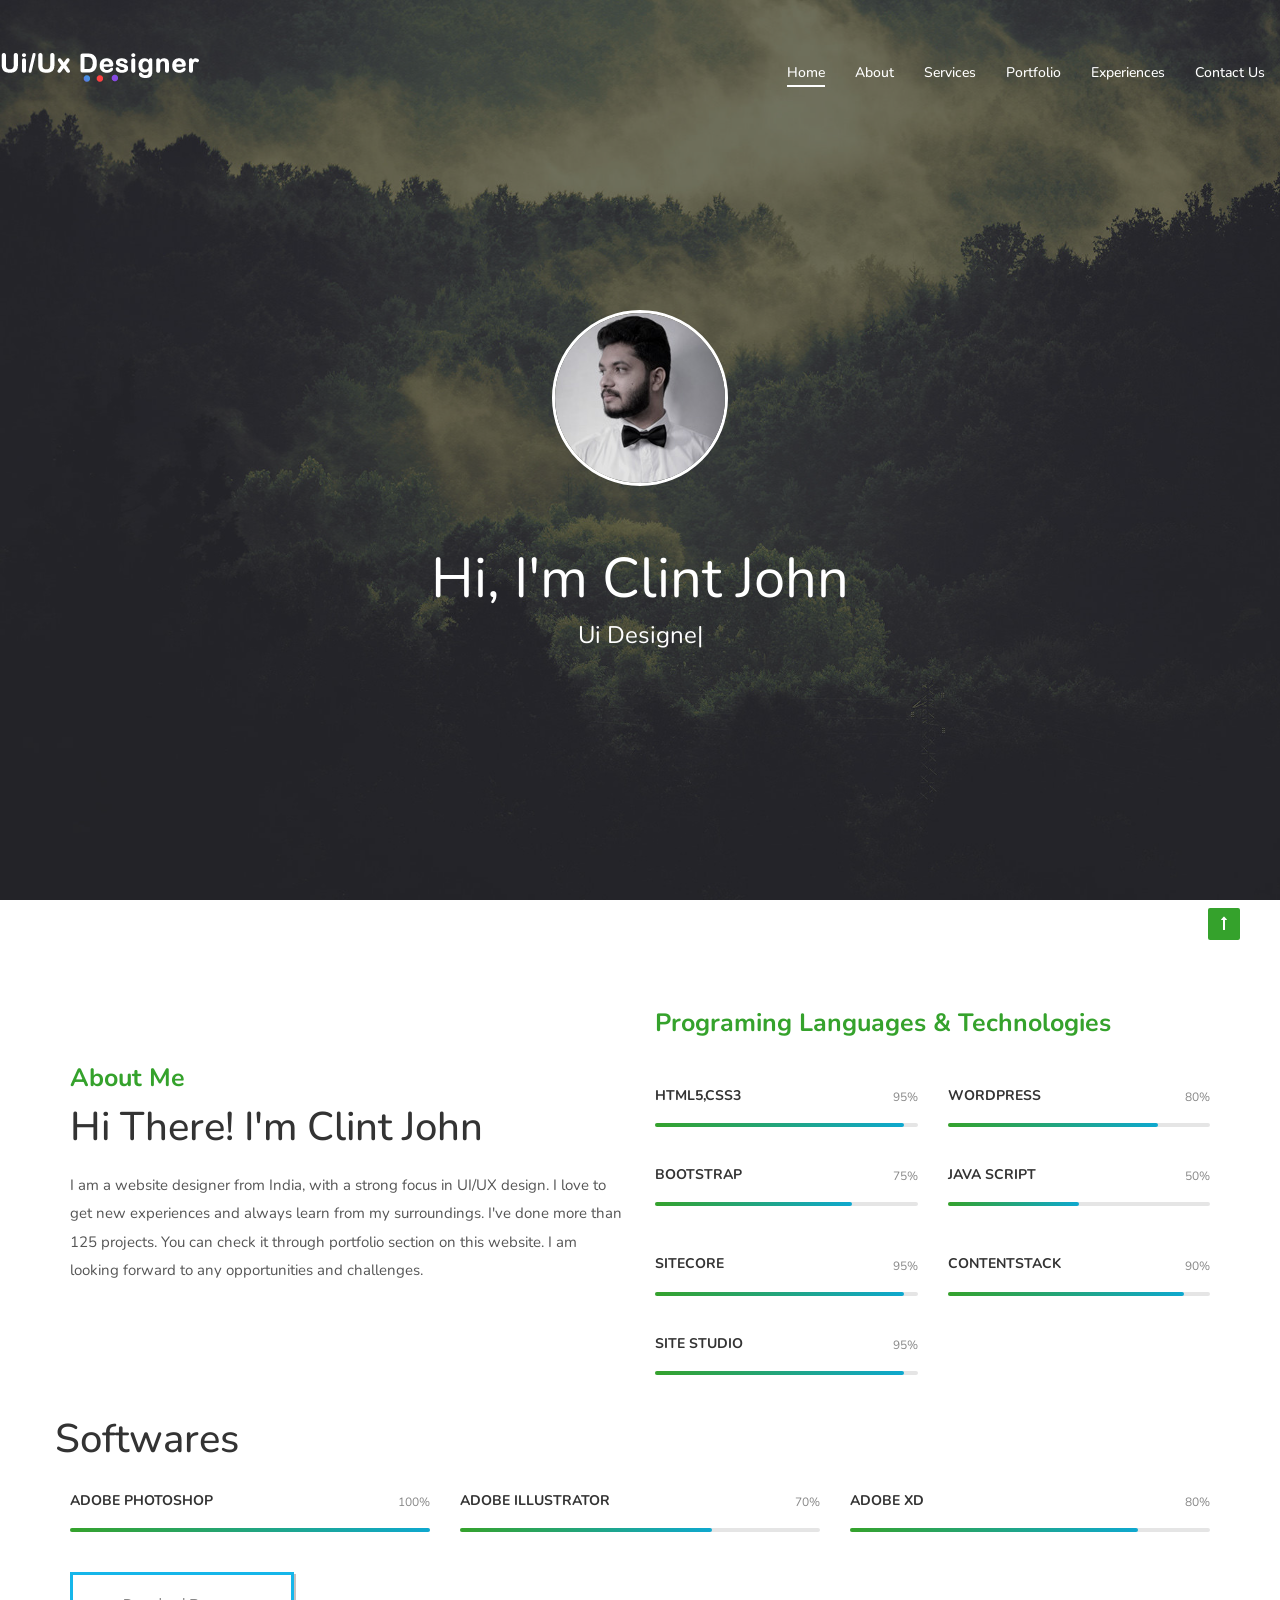
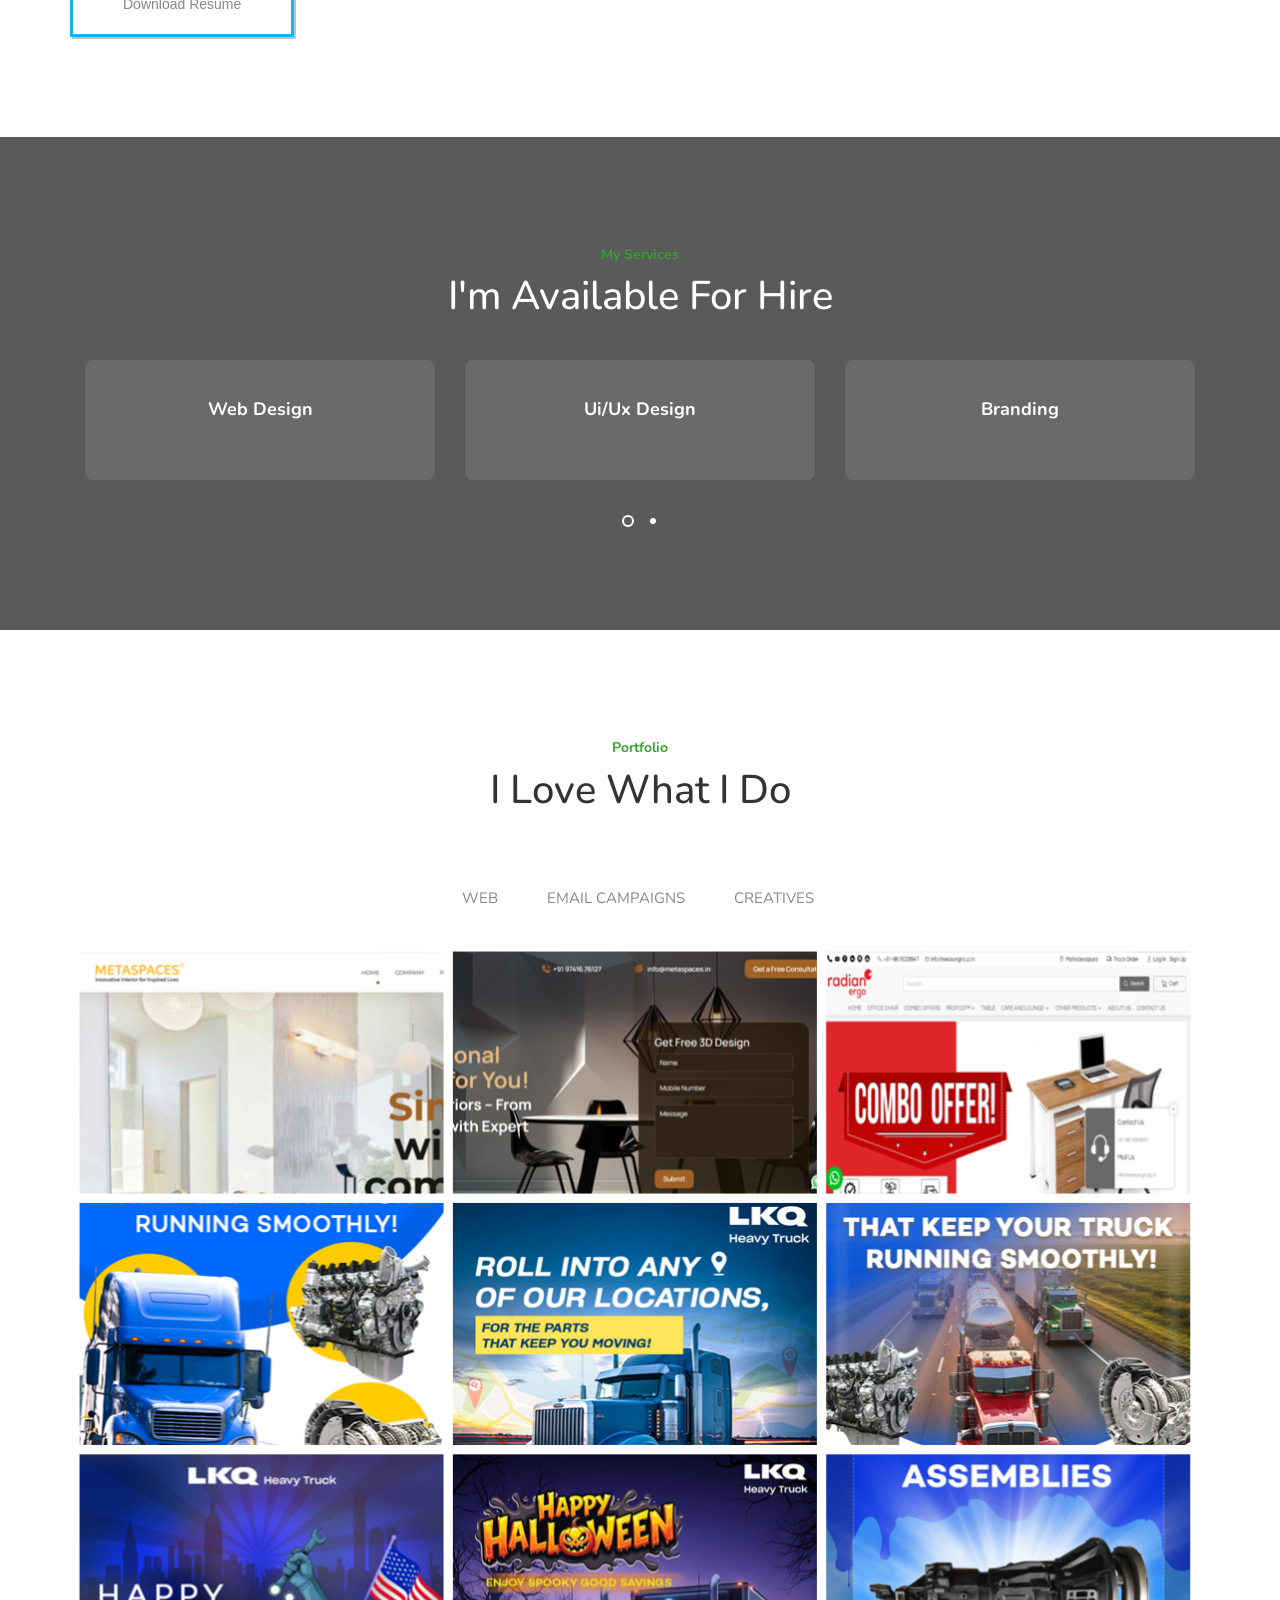
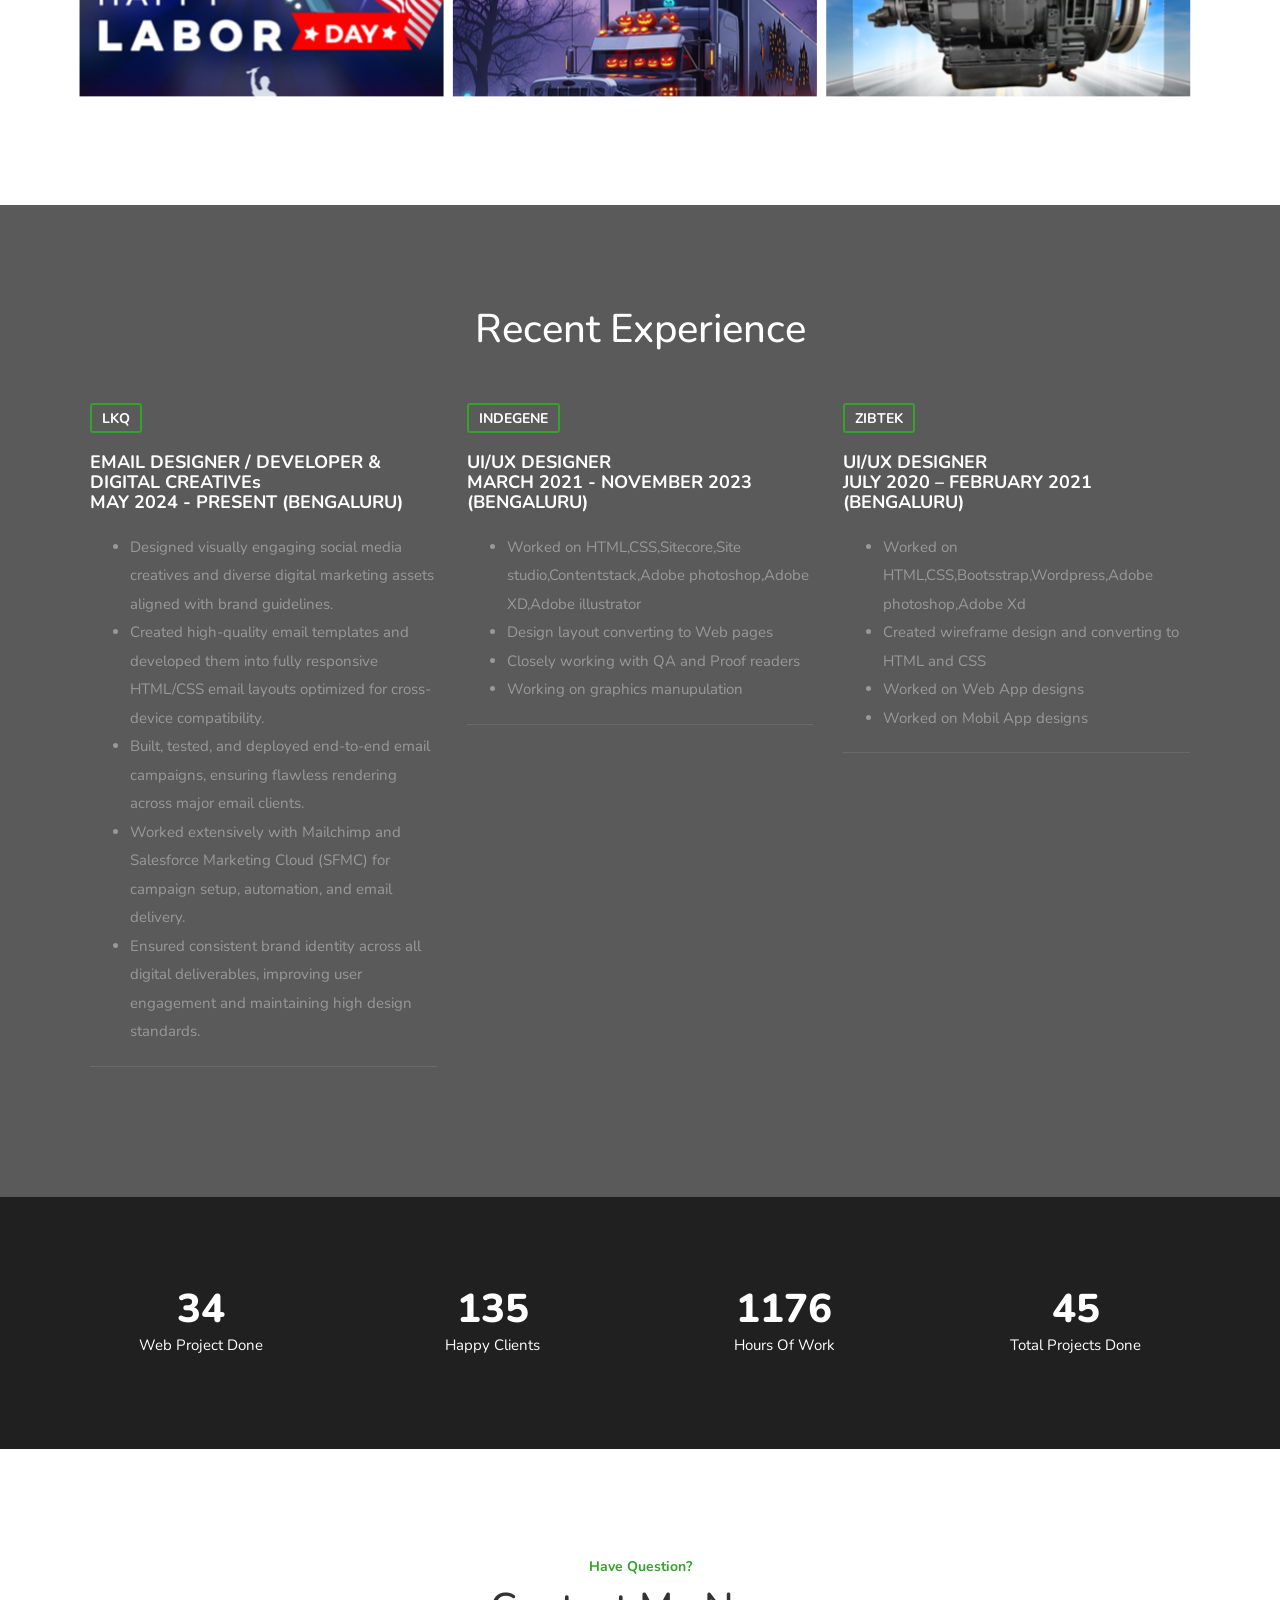
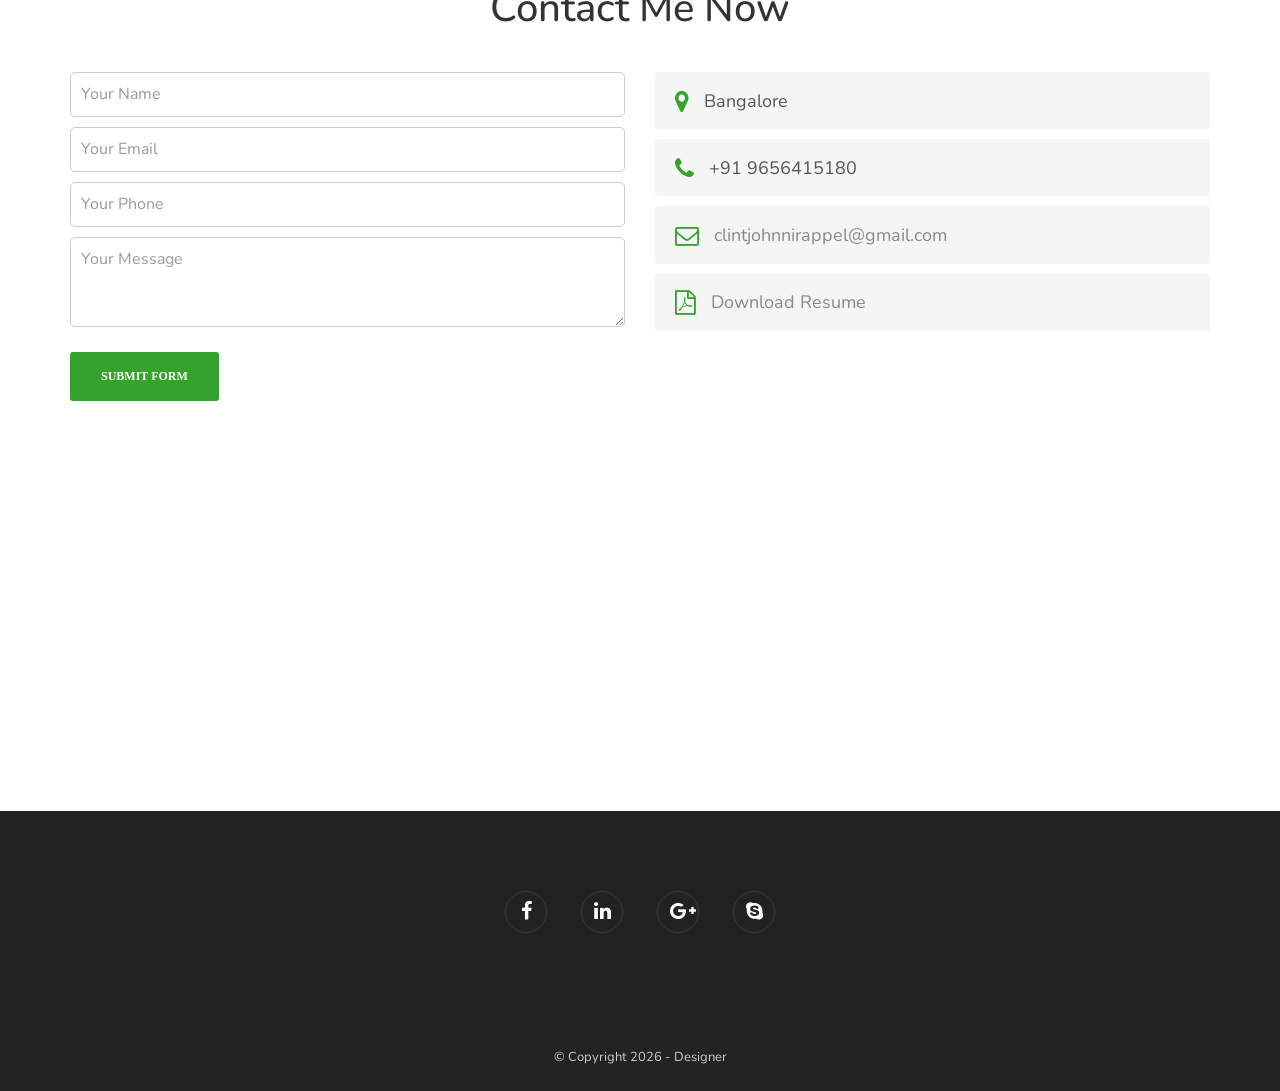
==== commit d9f6c633: "Add files via upload image change" ====
--- a/index.html
+++ b/index.html
@@ -323,7 +323,7 @@
             
             <!-- gallery item -->
             <div class="item  wordpress gallery-item">
-              <div class="picframe wow"> <a  href="projects.html" target="_blank"> <span class="overlay"> <span class="pf_text"> <span class="project-name">View More</span> </span> </span> <img src="images/wordpress1.jpg" alt="" /> </a> </div>
+              <div class="picframe wow"> <a  href="projects.html" target="_blank"> <span class="overlay"> <span class="pf_text"> <span class="project-name">View More</span> </span> </span> <img src="images/e1t.jpg" alt="" /> </a> </div>
             </div>
             <!-- close gallery item --> 
             
